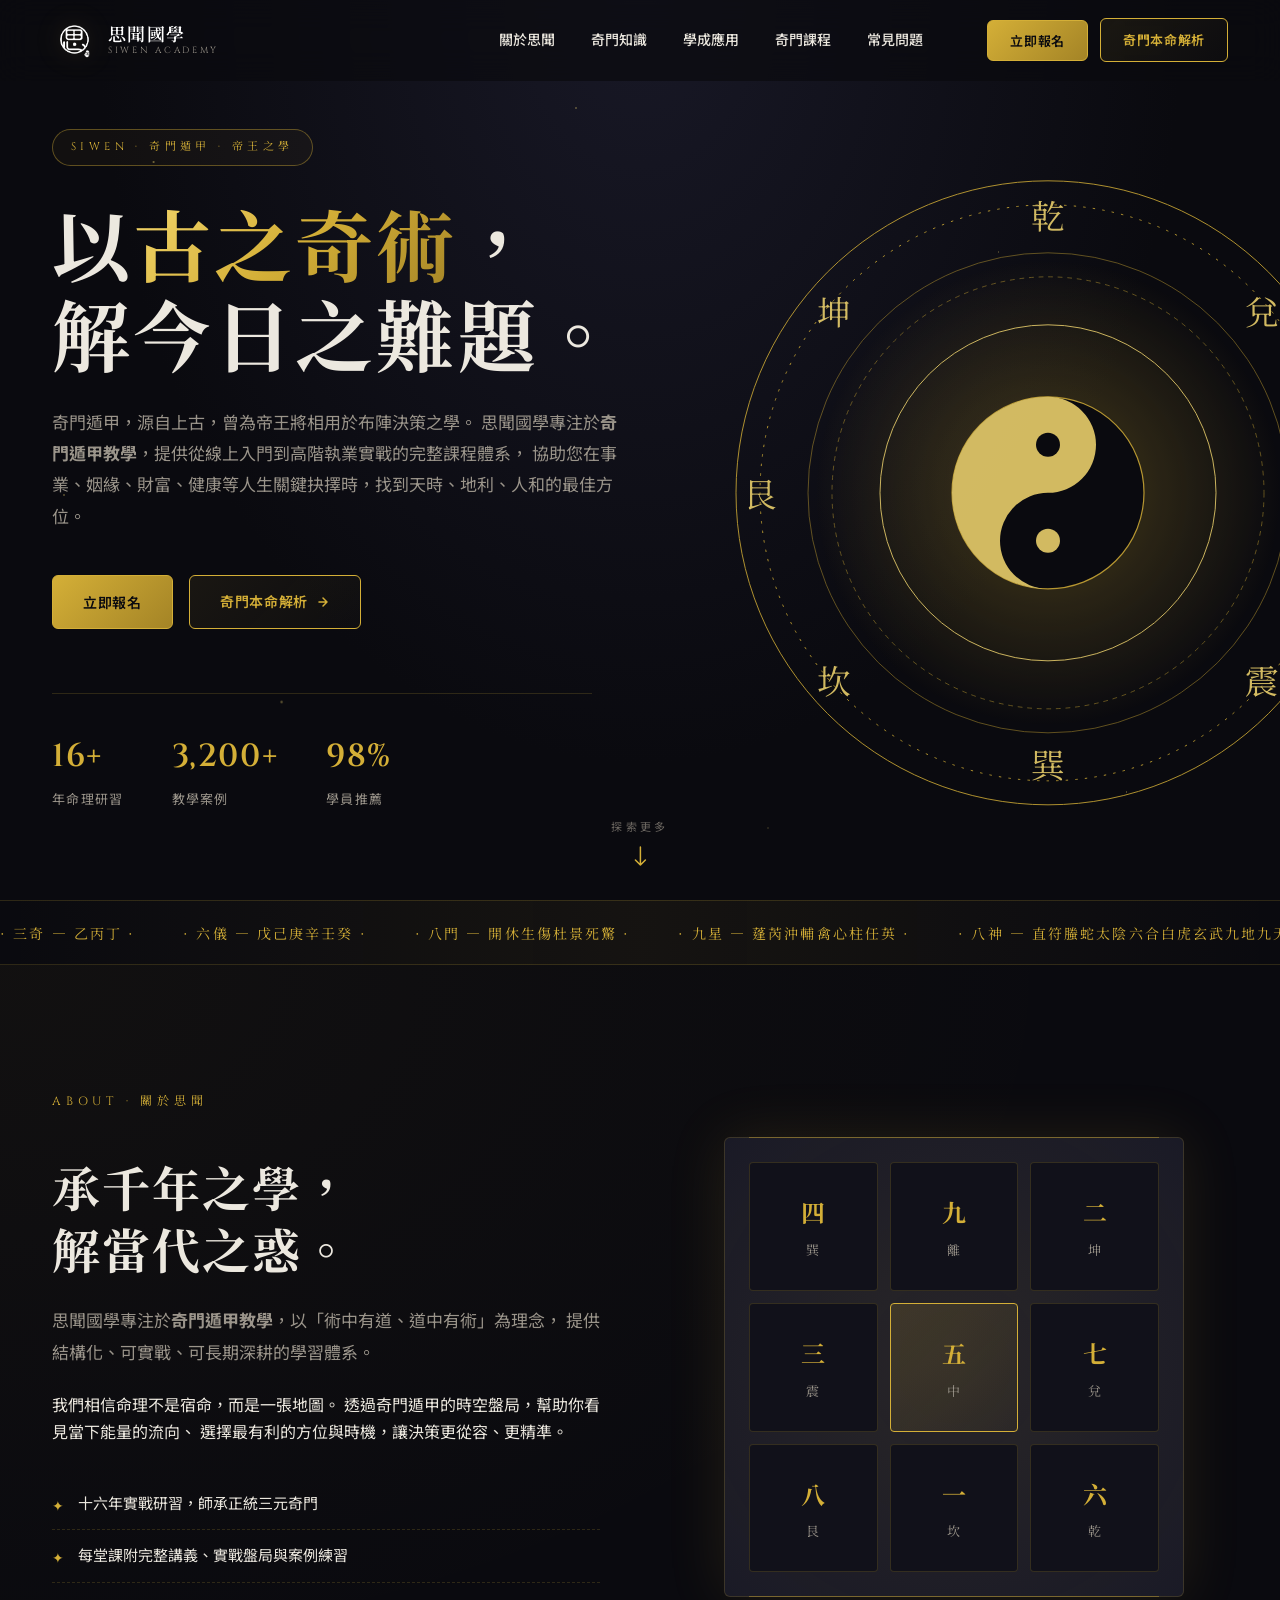
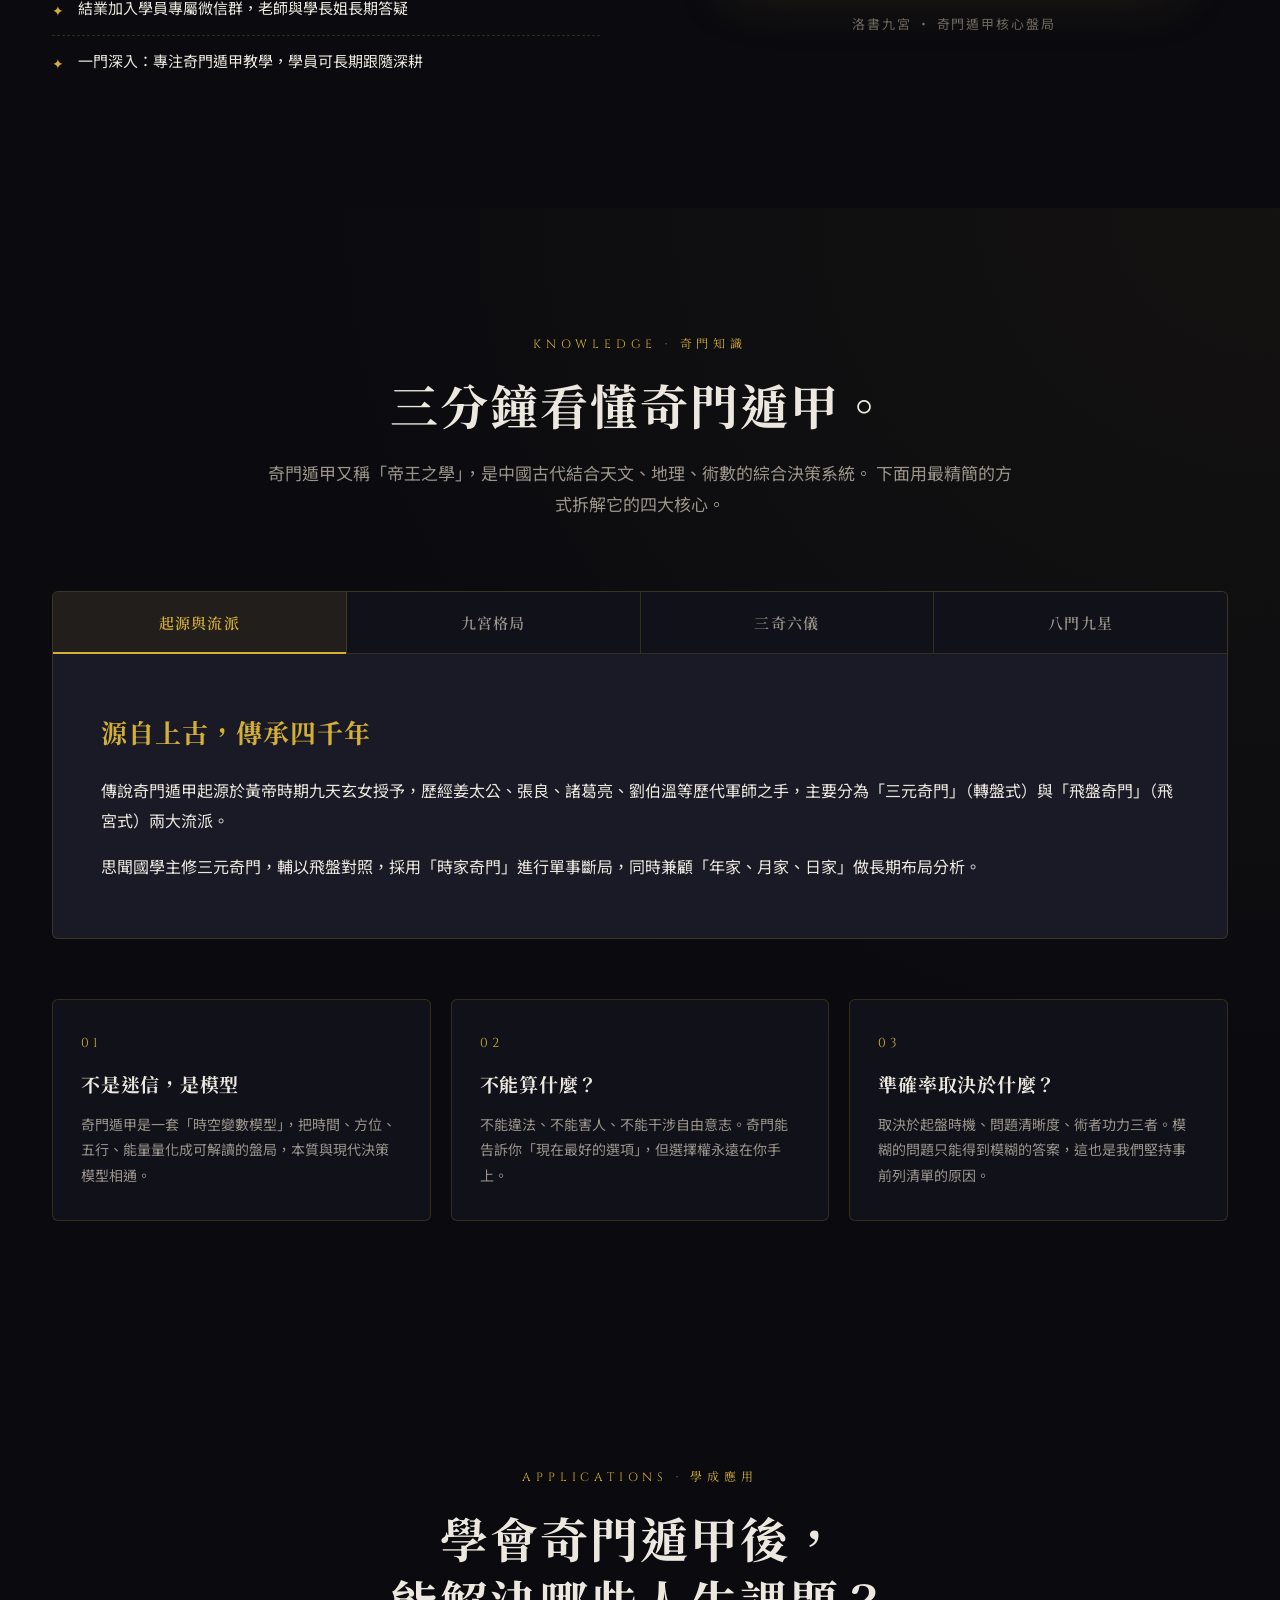
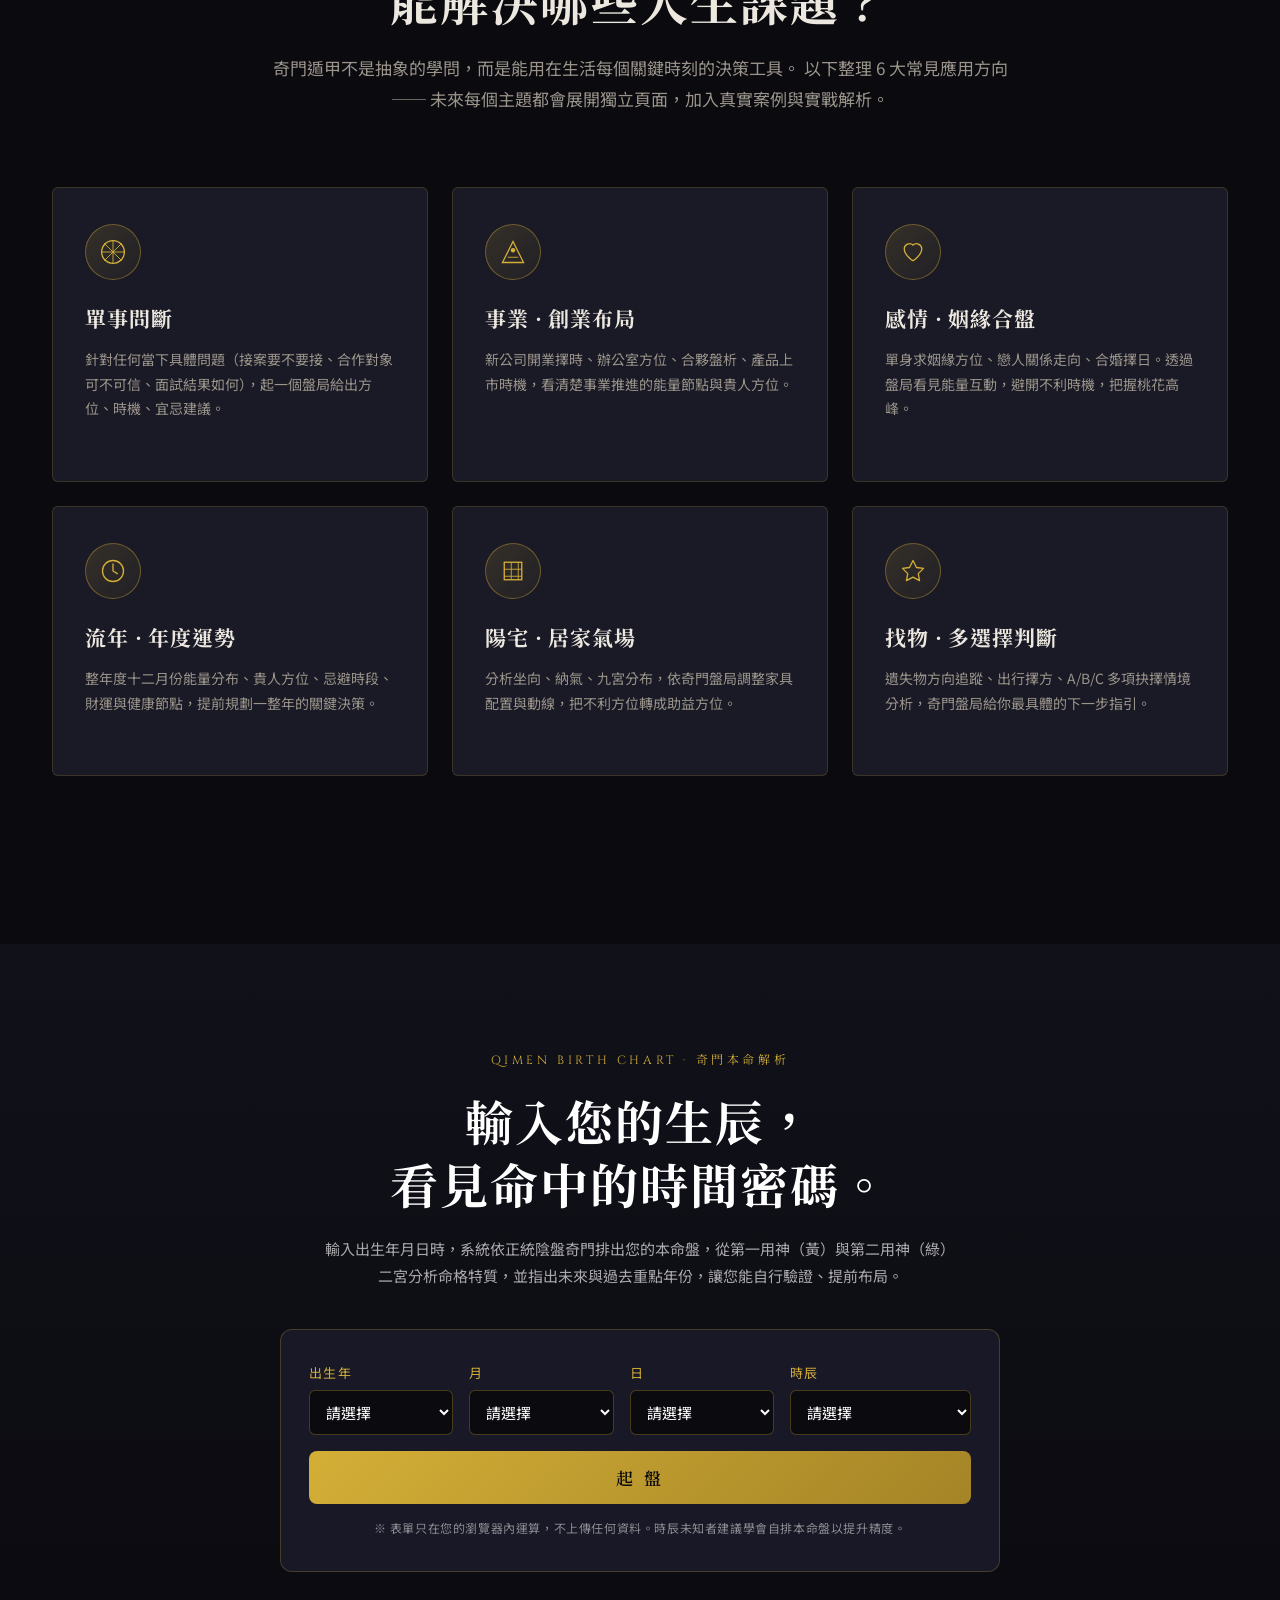
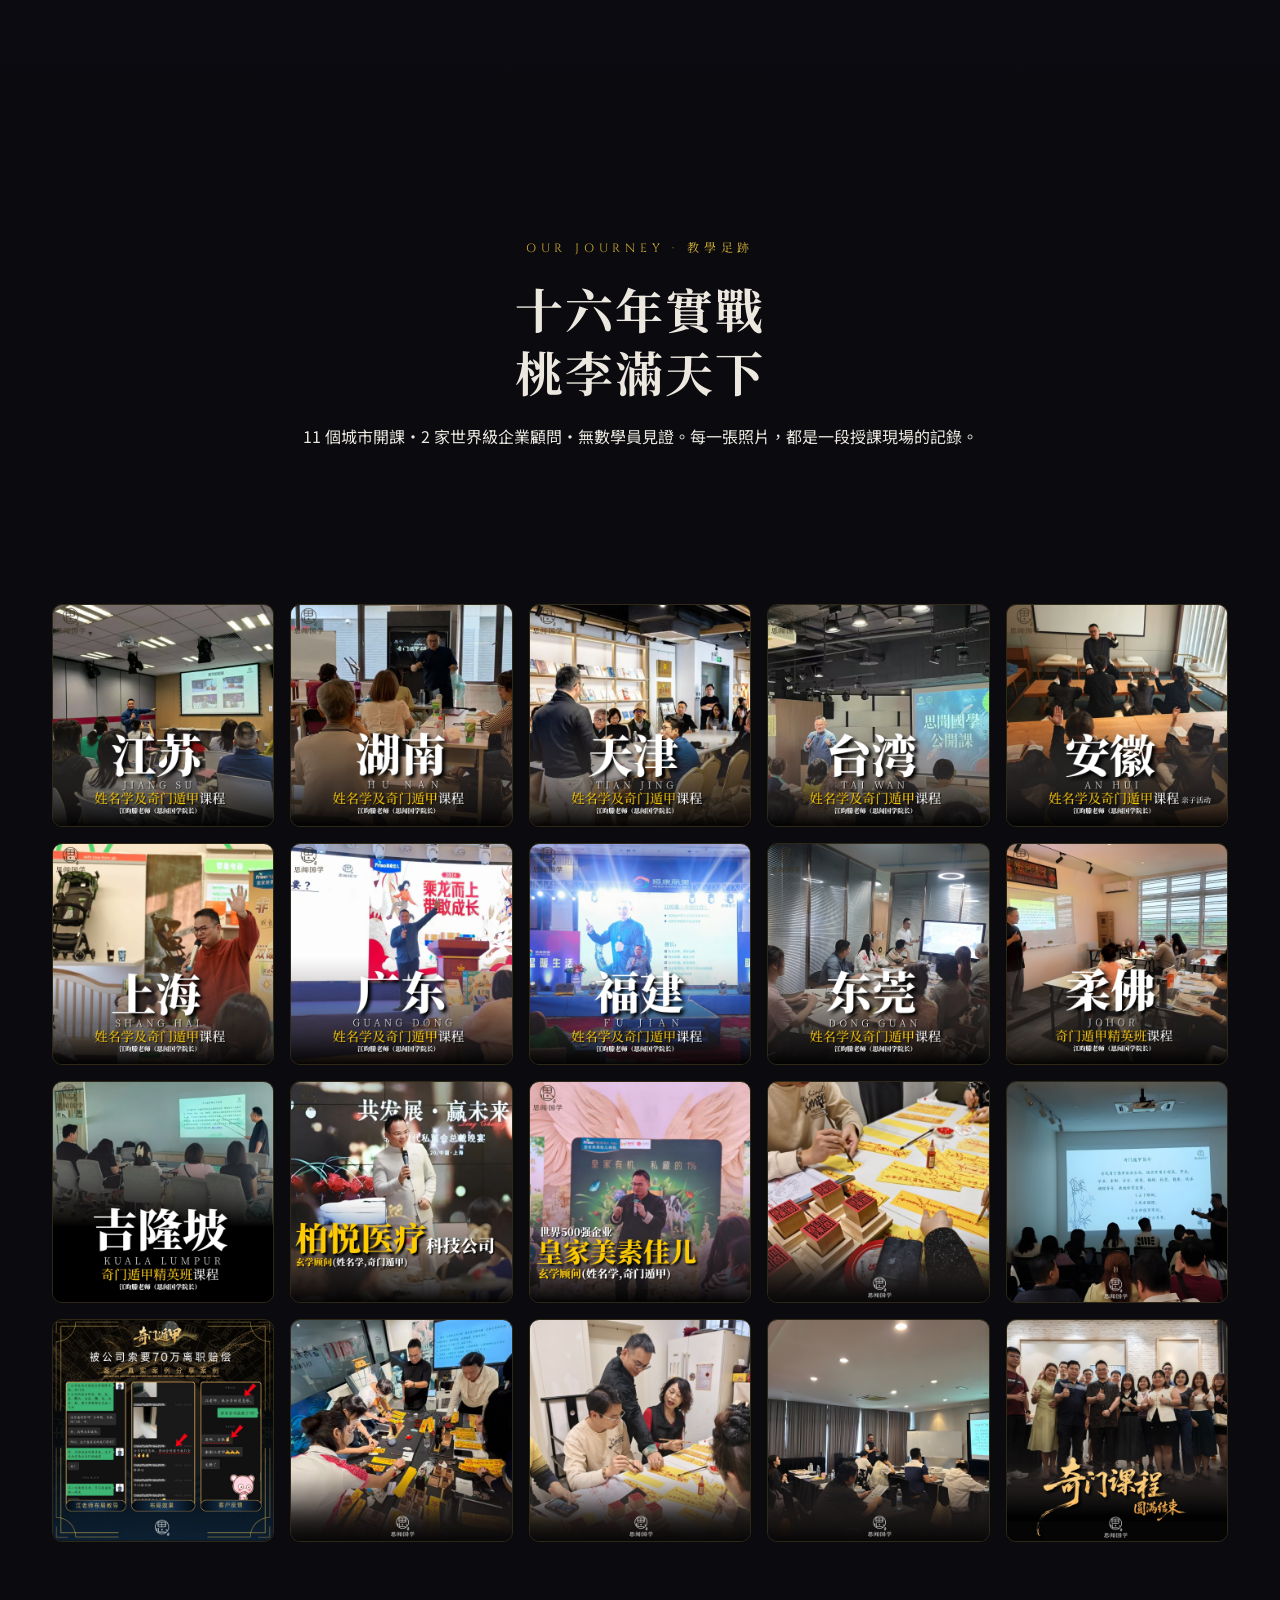
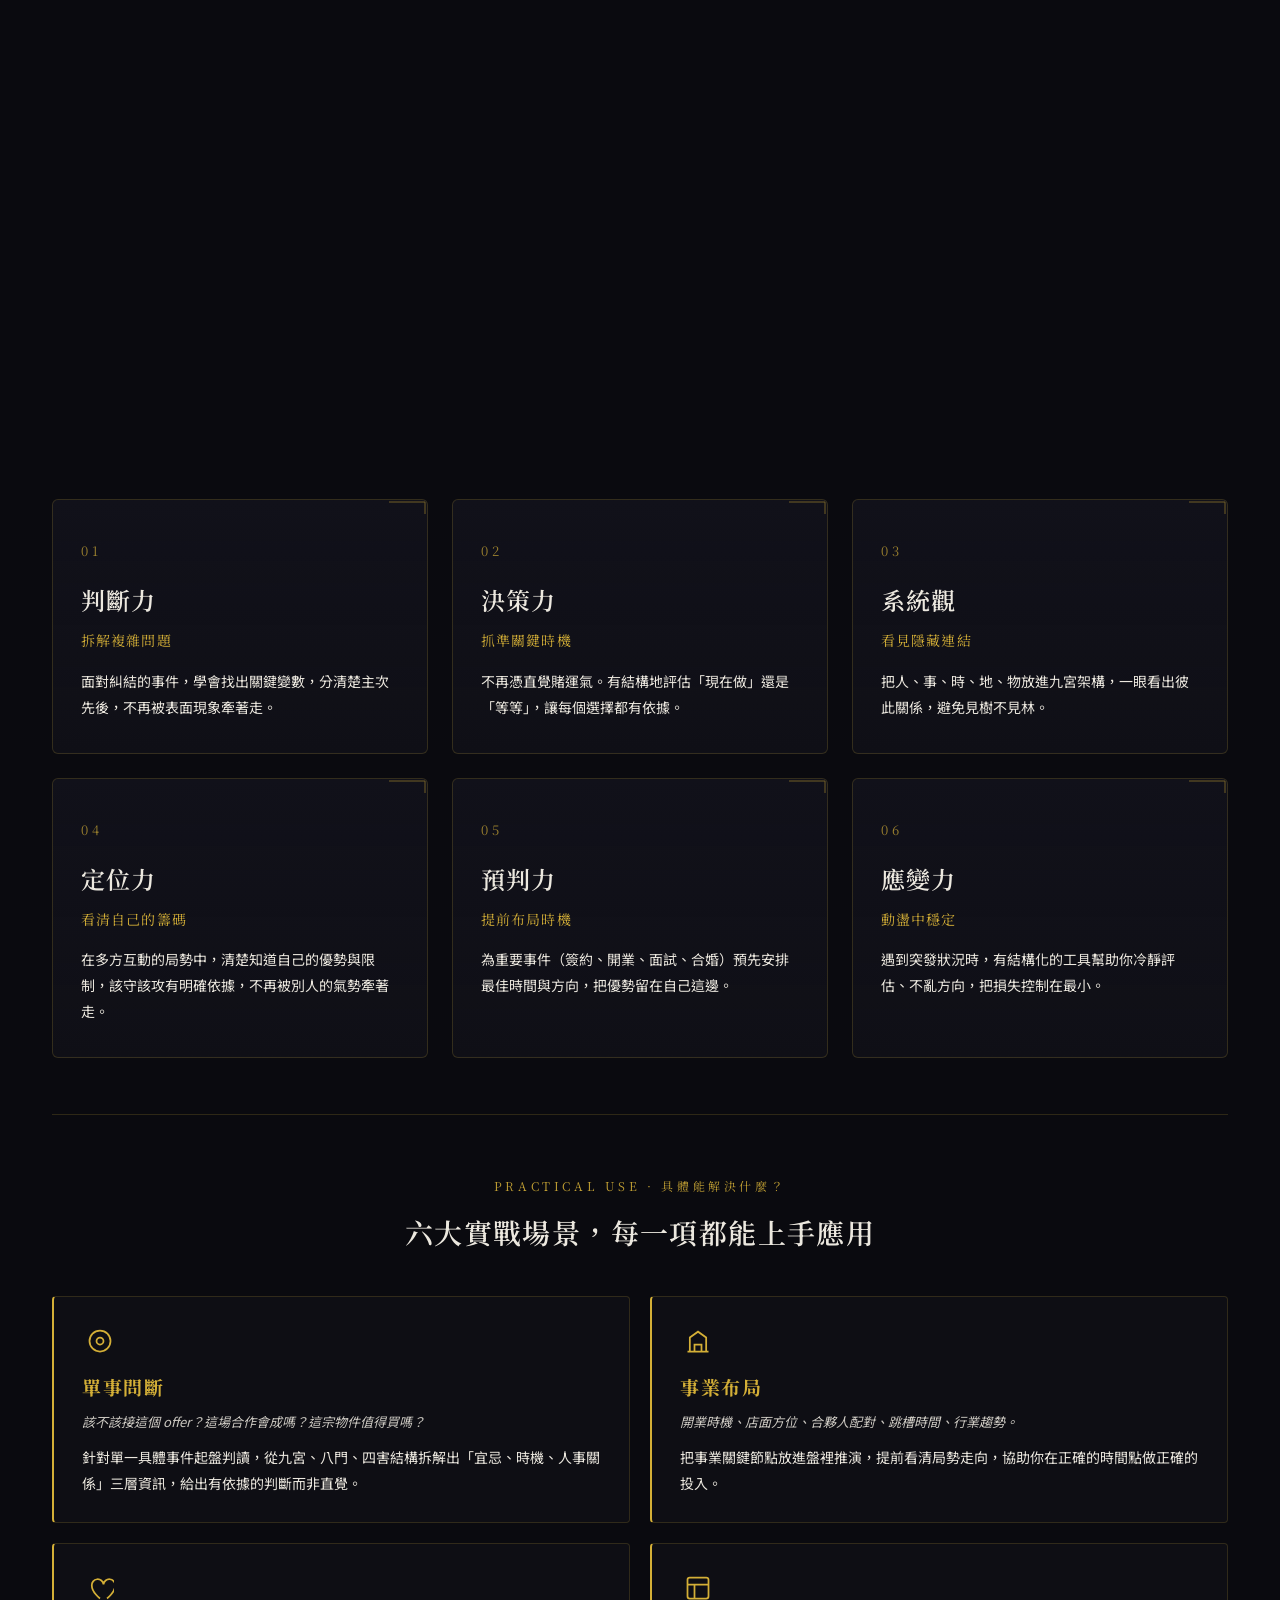
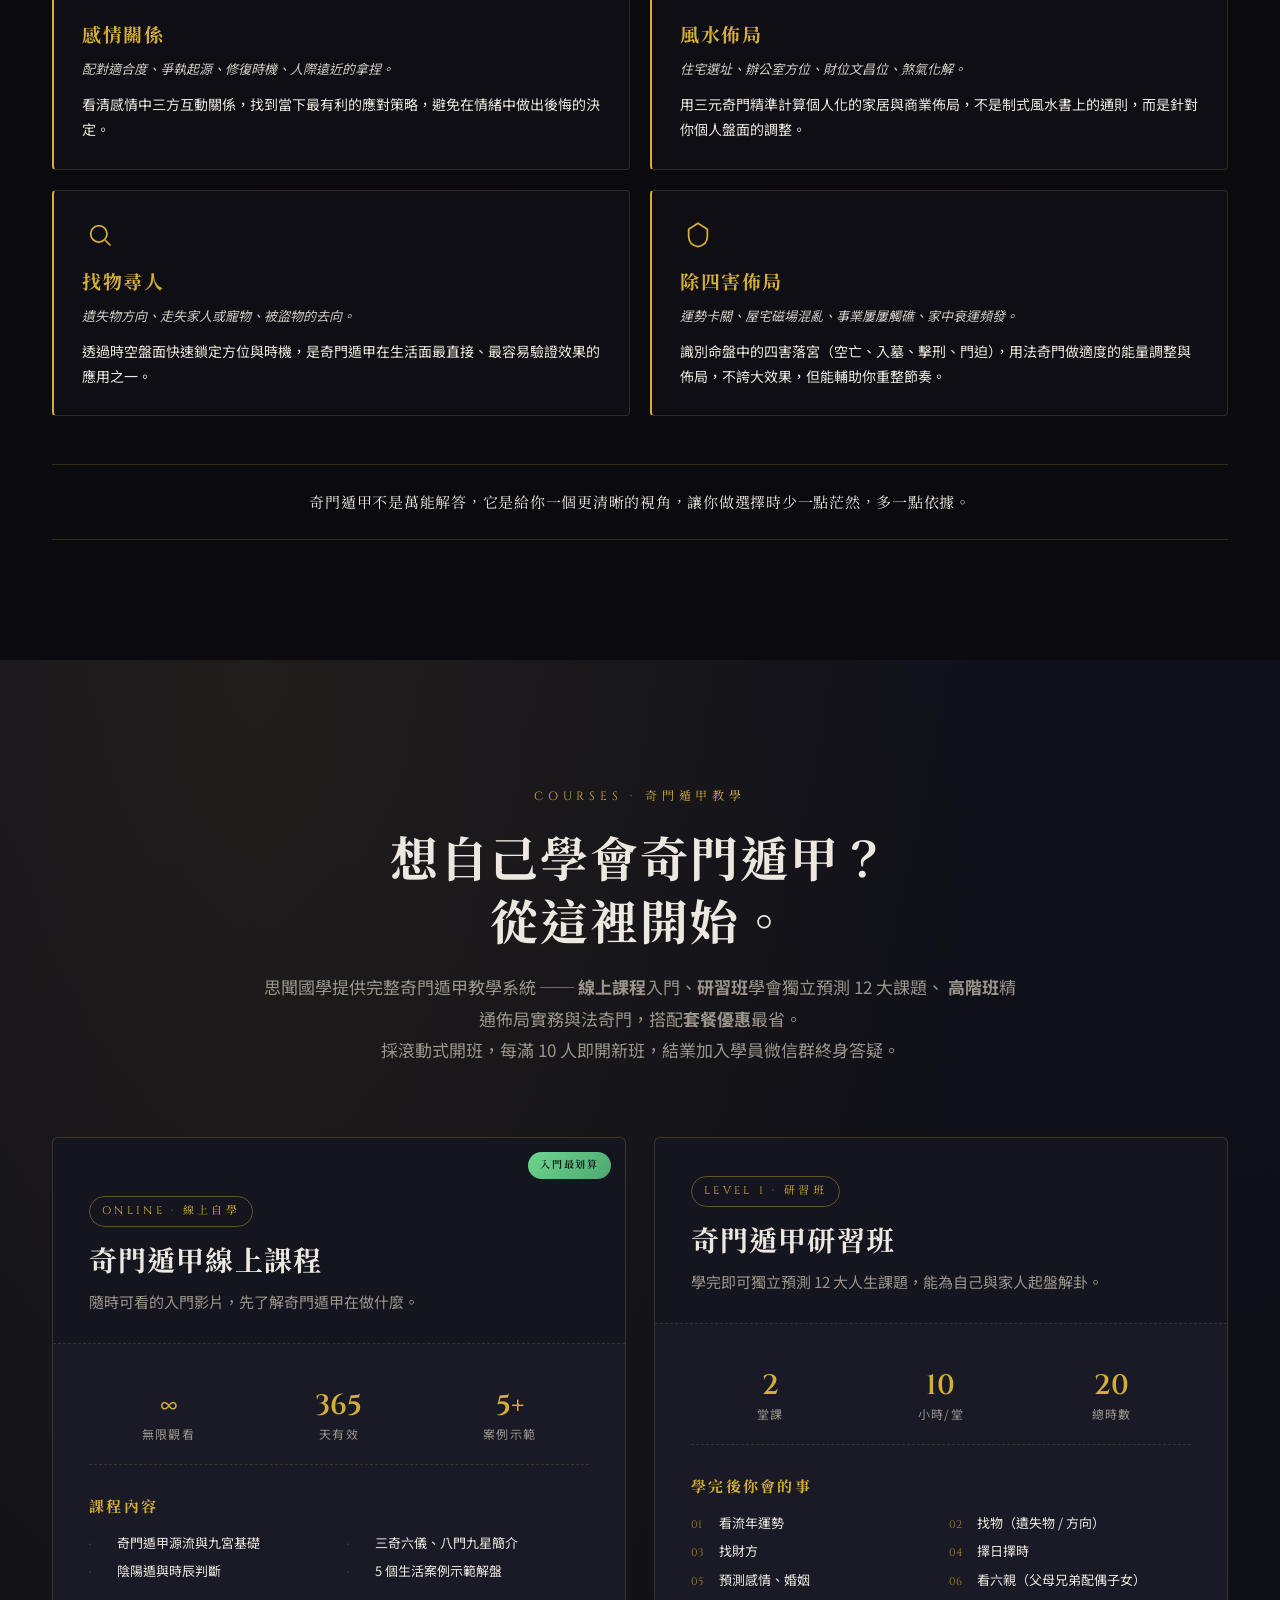
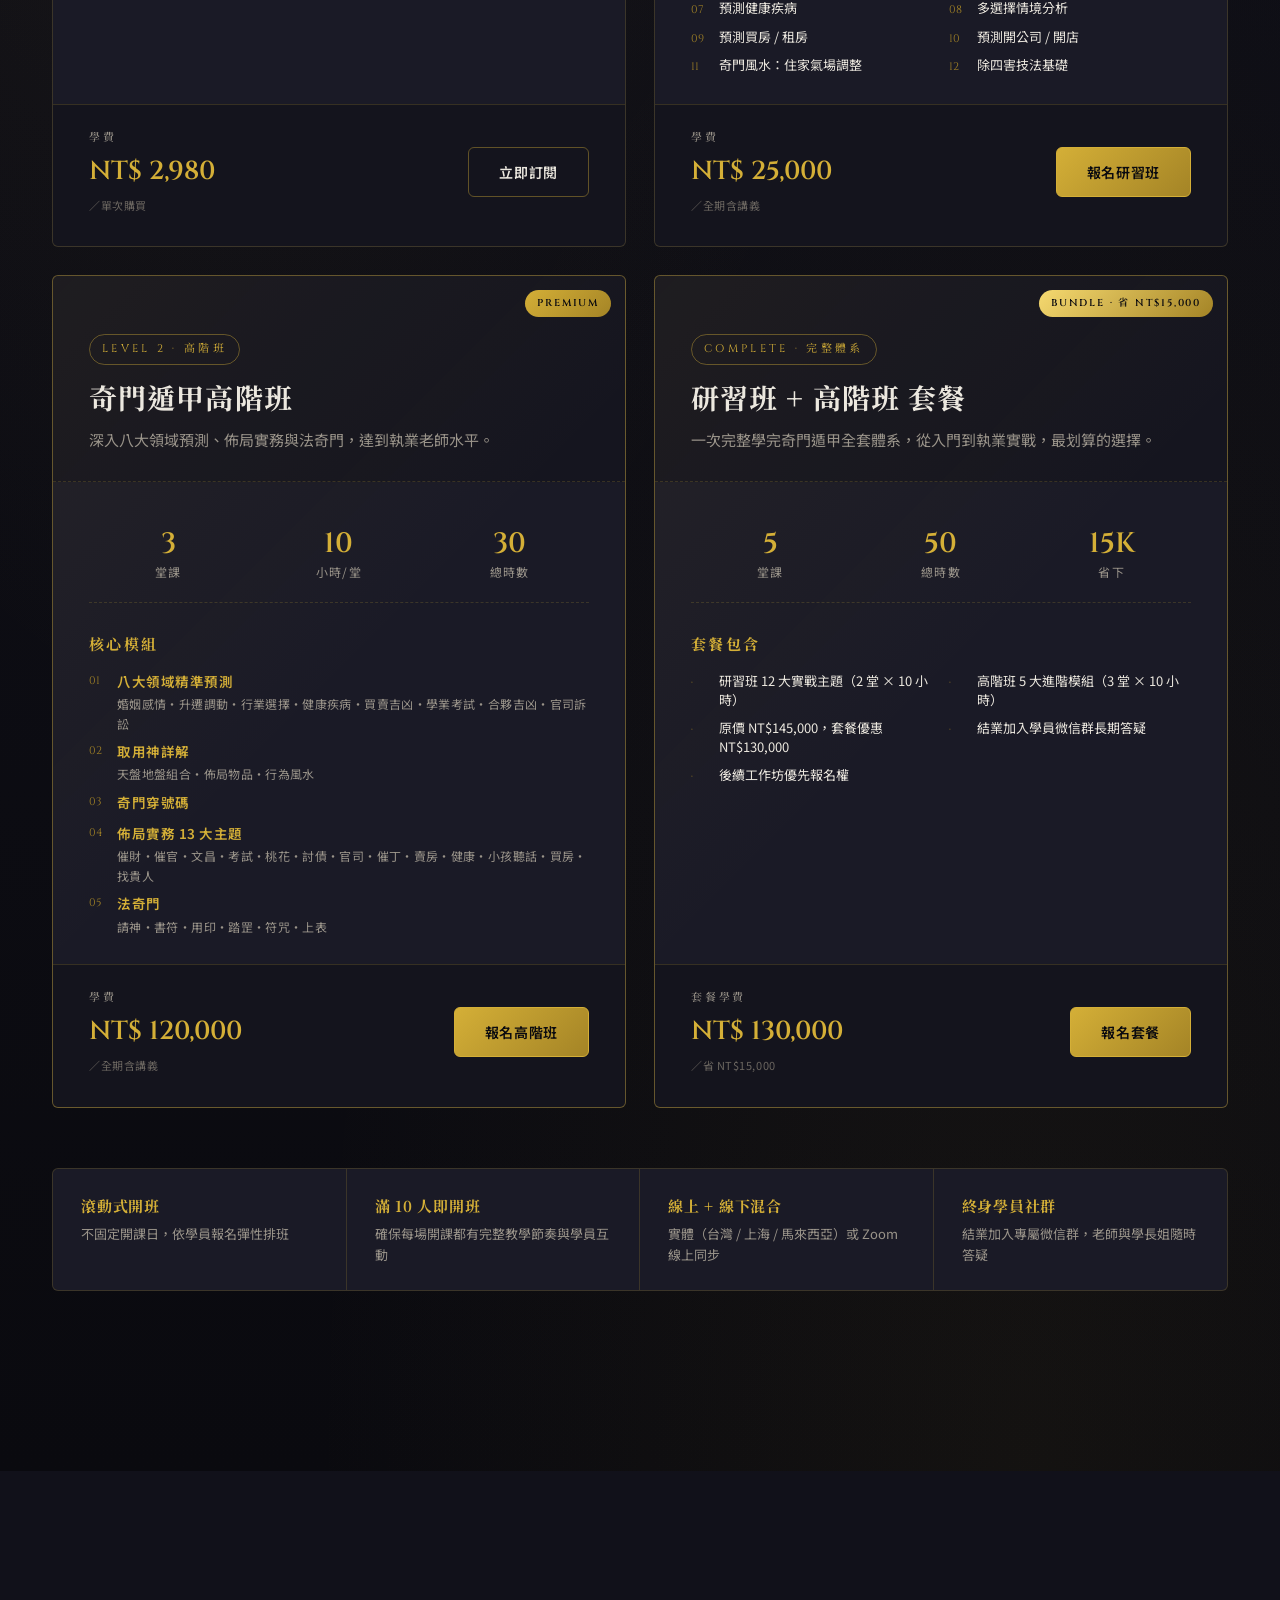
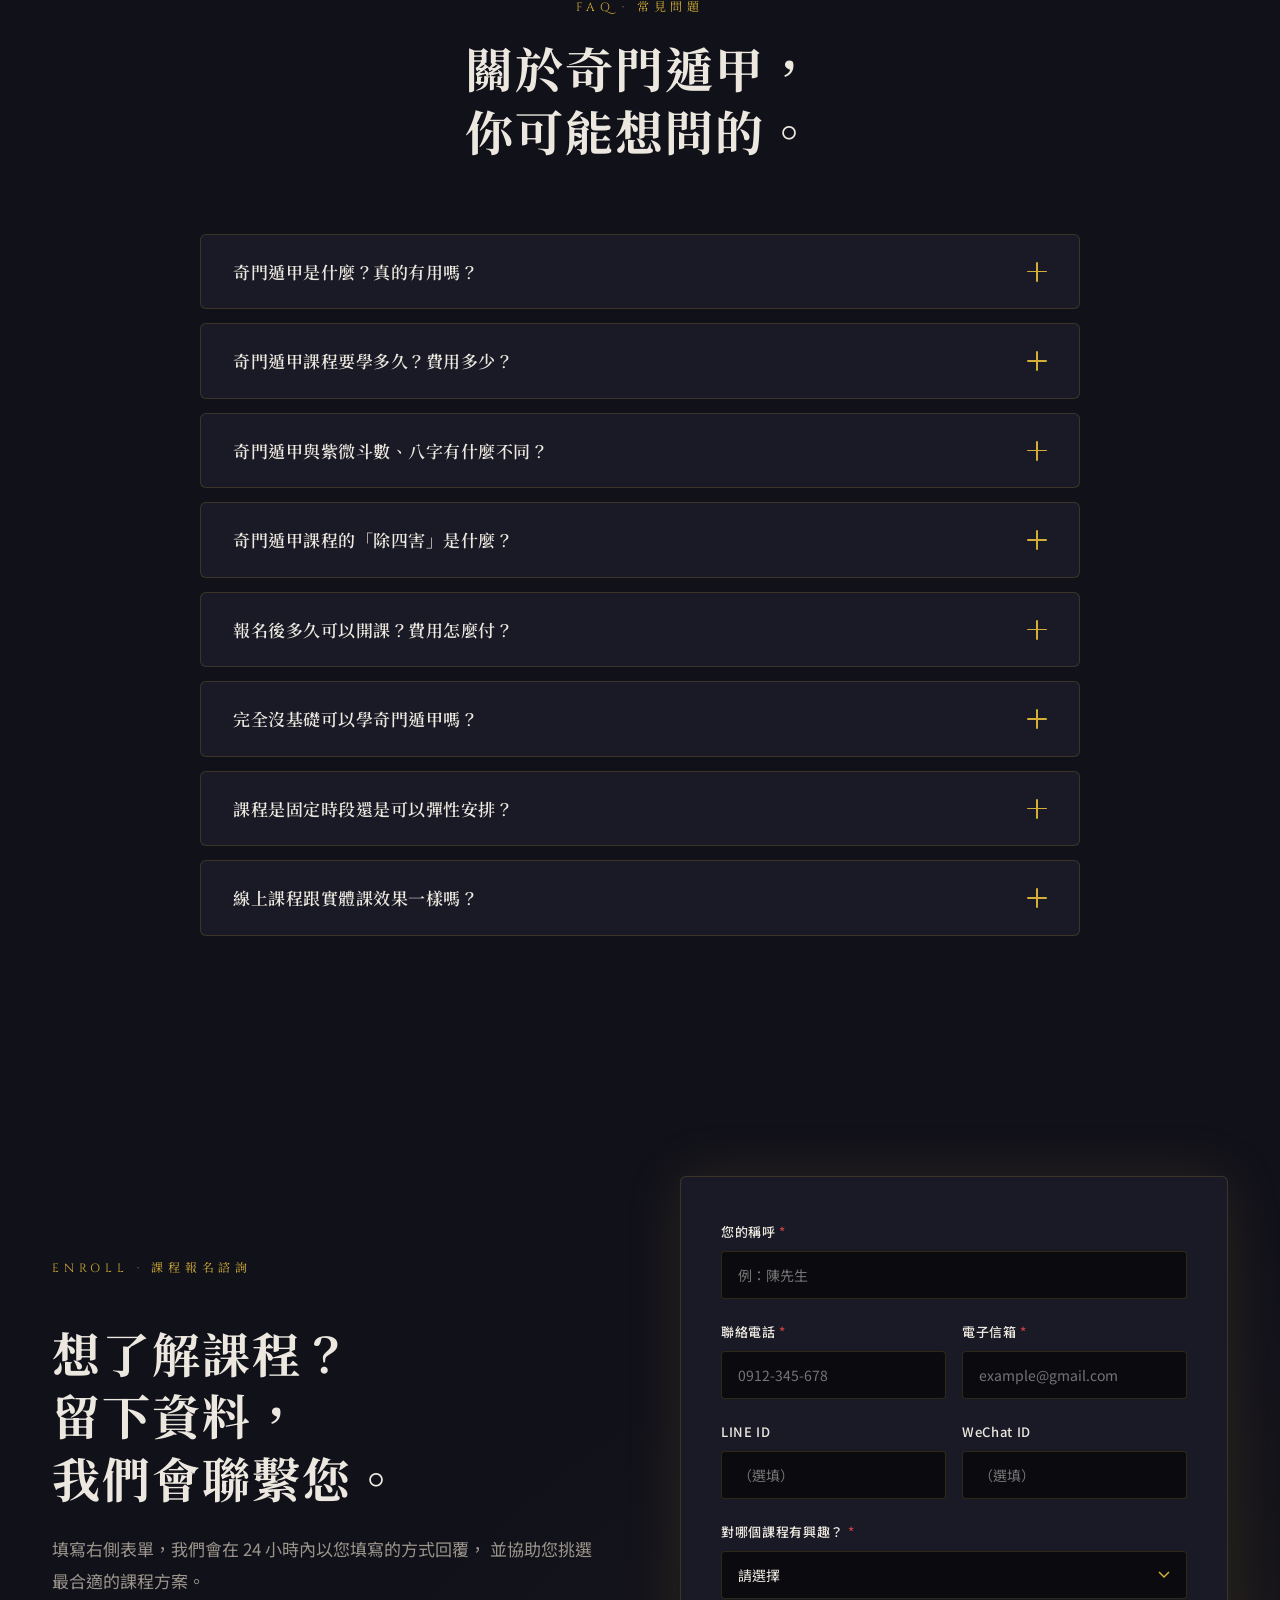
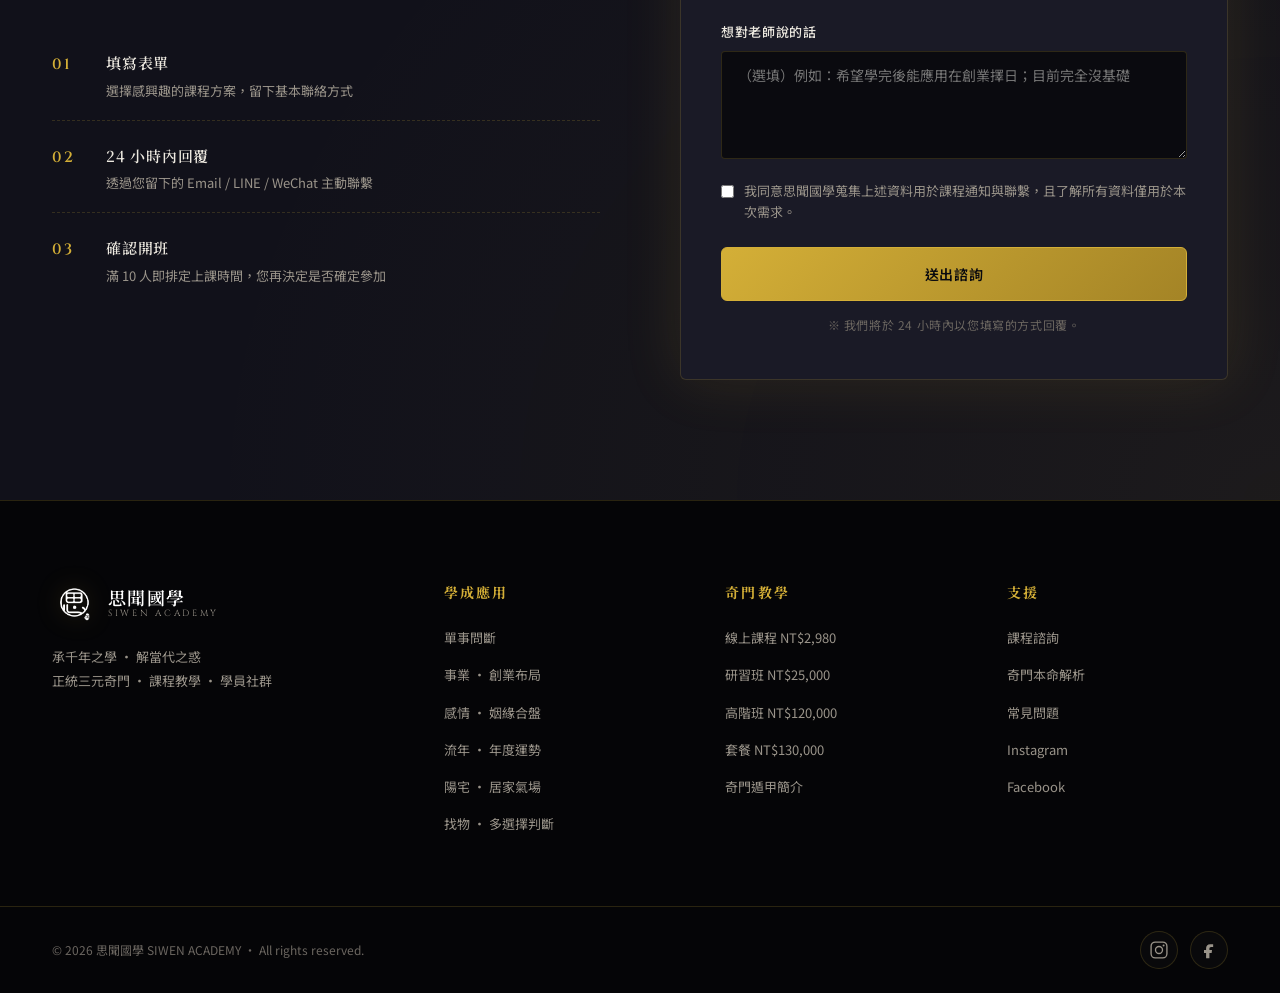
==== index.html @ bdfdb89e "Add files via upload" ====
<!DOCTYPE html>
<html lang="zh-Hant">
<head>
  <meta charset="UTF-8" />
  <meta name="viewport" content="width=device-width, initial-scale=1.0" />

  <!-- ===== SEO 基礎 ===== -->
  <title>思聞國學 ｜ 奇門遁甲教學・線上課程／實體課｜正統三元奇門</title>
  <meta name="description" content="思聞國學專營奇門遁甲教學。提供四種課程：線上課程 NT$2,980、研習班 NT$25,000、高階班 NT$120,000、套餐 NT$130,000。十六年實戰經驗，正統三元奇門傳承，學會獨立預測 12 大人生課題與佈局實務。" />
  <meta name="keywords" content="奇門本命解析, 奇門遁甲, 奇門遁甲教學, 奇門遁甲課程, 奇門遁甲老師, 奇門遁甲學習, 奇門遁甲費用, 奇門遁甲推薦, 奇門遁甲開盤, 奇門遁甲解盤, 奇門遁甲除四害, 命理諮詢, 命理老師推薦, 占卜, 占卜推薦, 八卦, 九宮, 國學, 帝王學, 紫微斗數, 易經, 卜卦, 風水, 陽宅, 擇日, 創業擇日, 開業擇日, 合婚擇日, 姻緣合盤, 流年運勢, 三元奇門, 飛盤奇門, 時家奇門, 台北命理, 台北奇門遁甲, 思聞國學" />
  <meta name="author" content="思聞國學 SIWEN ACADEMY" />
  <meta name="robots" content="index,follow,max-snippet:-1,max-image-preview:large,max-video-preview:-1" />
  <meta name="googlebot" content="index,follow" />
  <link rel="canonical" href="https://siwen.site/" />

  <!-- ===== Open Graph ===== -->
  <meta property="og:type" content="website" />
  <meta property="og:locale" content="zh_TW" />
  <meta property="og:site_name" content="思聞國學 SIWEN ACADEMY" />
  <meta property="og:title" content="思聞國學 ｜ 奇門遁甲教學・線上課程／實體課" />
  <meta property="og:description" content="正統三元奇門教學｜十六年實戰｜四種課程方案 NT$2,980 ─ NT$130,000，學會 12 大實戰主題、佈局實務與法奇門。" />
  <meta property="og:url" content="https://siwen.site/" />
  <meta property="og:image" content="https://siwen.site/images/og-cover.jpg" />

  <!-- ===== Twitter Card ===== -->
  <meta name="twitter:card" content="summary_large_image" />
  <meta name="twitter:title" content="思聞國學 ｜ 奇門遁甲教學" />
  <meta name="twitter:description" content="正統三元奇門｜十六年實戰｜線上 / 研習 / 高階 / 套餐 四種課程方案" />
  <meta name="twitter:image" content="https://siwen.site/images/og-cover.jpg" />

  <!-- ===== Favicon ===== -->
  <link rel="icon" type="image/png" href="images/logo.png" />
  <link rel="apple-touch-icon" href="images/logo.png" />

  <!-- ===== Fonts ===== -->
  <link rel="preconnect" href="https://fonts.googleapis.com" />
  <link rel="preconnect" href="https://fonts.gstatic.com" crossorigin />
  <link href="https://fonts.googleapis.com/css2?family=Noto+Serif+TC:wght@400;500;600;700;900&family=Noto+Sans+TC:wght@300;400;500;700&family=Cinzel:wght@400;600&display=swap" rel="stylesheet" />
  <link rel="stylesheet" href="css/style.css" />
  <link rel="stylesheet" href="css/qimen.css" />

  <!-- ===== JSON-LD：Organization / LocalBusiness / EducationalOrganization ===== -->
  <script type="application/ld+json">
  {
    "@context": "https://schema.org",
    "@type": ["LocalBusiness", "EducationalOrganization"],
    "@id": "https://siwen.site/#organization",
    "name": "思聞國學",
    "alternateName": ["SIWEN ACADEMY", "思聞奇門遁甲"],
    "description": "專營奇門遁甲教學，正統三元奇門傳承，提供線上課程、研習班、高階班與完整體系套餐。學員可獨立排盤、預測八大領域，並掌握佈局實務與法奇門。十六年實戰教學經驗，桃李遍及台灣、中國上海、馬來西亞、新加坡。",
    "url": "https://siwen.site/",
    "logo": {
      "@type": "ImageObject",
      "url": "https://siwen.site/images/logo.png",
      "width": 200,
      "height": 200
    },
    "image": "https://siwen.site/images/og-cover.jpg",
    "priceRange": "NT$2,980 - NT$130,000",
    "currenciesAccepted": "TWD, CNY, MYR",
    "paymentAccepted": "Bank Transfer, Credit Card",
    "areaServed": [
      { "@type": "Country", "name": "台灣" },
      { "@type": "City", "name": "上海" },
      { "@type": "Country", "name": "馬來西亞" },
      { "@type": "Country", "name": "新加坡" }
    ],
    "knowsAbout": [
      "奇門遁甲", "三元奇門", "陰盤奇門", "飛盤奇門",
      "命理諮詢", "風水佈局", "擇日學", "占卜",
      "本命解析", "流年運勢", "決策諮詢"
    ],
    "hasOfferCatalog": {
      "@type": "OfferCatalog",
      "name": "奇門遁甲課程方案",
      "itemListElement": [
        { "@type": "Offer", "itemOffered": { "@type": "Course", "name": "奇門遁甲線上課程" }, "price": "2980", "priceCurrency": "TWD" },
        { "@type": "Offer", "itemOffered": { "@type": "Course", "name": "奇門遁甲研習班" }, "price": "25000", "priceCurrency": "TWD" },
        { "@type": "Offer", "itemOffered": { "@type": "Course", "name": "奇門遁甲高階班" }, "price": "120000", "priceCurrency": "TWD" },
        { "@type": "Offer", "itemOffered": { "@type": "Course", "name": "奇門遁甲套餐課程" }, "price": "130000", "priceCurrency": "TWD" }
      ]
    },
    "contactPoint": {
      "@type": "ContactPoint",
      "contactType": "customer service",
      "availableLanguage": ["zh-TW", "zh-CN"],
      "url": "https://www.instagram.com/siwenguoxue/"
    },
    "sameAs": [
      "https://www.instagram.com/siwenguoxue/",
      "https://www.facebook.com/profile.php?id=61577993916492"
    ],
    "slogan": "正統三元奇門・線上+線下混合開班・全球華人市場"
  }
  </script>

  <!-- ===== JSON-LD：WebSite (站內搜尋潛在 SearchAction, 利於 SEO) ===== -->
  <script type="application/ld+json">
  {
    "@context": "https://schema.org",
    "@type": "WebSite",
    "@id": "https://siwen.site/#website",
    "url": "https://siwen.site/",
    "name": "思聞國學 SIWEN ACADEMY",
    "description": "正統三元奇門教學・線上+線下混合開班",
    "publisher": { "@id": "https://siwen.site/#organization" },
    "inLanguage": "zh-TW"
  }
  </script>

  <!-- ===== JSON-LD：Course（線上 / 研習 / 高階 / 套餐）===== -->
  <script type="application/ld+json">
  {
    "@context": "https://schema.org",
    "@graph": [
      {
        "@type": "Course",
        "name": "奇門遁甲線上課程",
        "description": "奇門遁甲入門影片課程，介紹源流、九宮基礎、三奇六儀、八門九星與時辰判斷，含 5 個生活案例示範解盤。365 天無限次觀看。",
        "provider": { "@type": "Organization", "name": "思聞國學", "sameAs": "https://siwen.site/" },
        "offers": {
          "@type": "Offer",
          "price": "2980",
          "priceCurrency": "TWD",
          "category": "線上課程",
          "availability": "https://schema.org/InStock"
        },
        "hasCourseInstance": {
          "@type": "CourseInstance",
          "courseMode": "Online",
          "inLanguage": "zh-TW"
        }
      },
      {
        "@type": "Course",
        "name": "奇門遁甲研習班",
        "description": "教你看流年運勢、找物、找財方、擇日擇時、預測感情婚姻、看六親、預測健康疾病、多選擇情境分析、買房租房預測、開公司開店預測、奇門風水、除四害基礎。共 2 堂課，每堂 10 小時，總時數 20 小時。",
        "provider": { "@type": "Organization", "name": "思聞國學", "sameAs": "https://siwen.site/" },
        "offers": {
          "@type": "Offer",
          "price": "25000",
          "priceCurrency": "TWD",
          "category": "教學課程",
          "availability": "https://schema.org/InStock"
        },
        "hasCourseInstance": {
          "@type": "CourseInstance",
          "courseMode": "Blended",
          "courseWorkload": "PT20H",
          "inLanguage": "zh-TW"
        }
      },
      {
        "@type": "Course",
        "name": "奇門遁甲高階班",
        "description": "進階課程，包含八大領域精準預測（婚姻感情、升遷調動、行業選擇、健康疾病、買賣吉凶、學業考試、合夥吉凶、官司訴訟）、取用神詳解、奇門穿號碼、佈局實務 13 大主題（催財、催官、文昌、考試、桃花、討債、官司、催丁、賣房、健康、小孩聽話、買房、找貴人）、法奇門（請神、書符、用印、踏罡、符咒、上表）。共 3 堂課，每堂 10 小時，總時數 30 小時。",
        "provider": { "@type": "Organization", "name": "思聞國學", "sameAs": "https://siwen.site/" },
        "offers": {
          "@type": "Offer",
          "price": "120000",
          "priceCurrency": "TWD",
          "category": "教學課程",
          "availability": "https://schema.org/InStock"
        },
        "hasCourseInstance": {
          "@type": "CourseInstance",
          "courseMode": "Blended",
          "courseWorkload": "PT30H",
          "inLanguage": "zh-TW"
        }
      },
      {
        "@type": "Course",
        "name": "奇門遁甲研習班＋高階班套餐",
        "description": "完整奇門遁甲體系套餐，包含研習班 12 大實戰主題與高階班 5 大進階模組，總時數 50 小時。原價 NT$145,000，套餐優惠 NT$130,000。結業加入學員微信群長期答疑。",
        "provider": { "@type": "Organization", "name": "思聞國學", "sameAs": "https://siwen.site/" },
        "offers": {
          "@type": "Offer",
          "price": "130000",
          "priceCurrency": "TWD",
          "category": "教學課程",
          "availability": "https://schema.org/InStock"
        },
        "hasCourseInstance": {
          "@type": "CourseInstance",
          "courseMode": "Blended",
          "courseWorkload": "PT50H",
          "inLanguage": "zh-TW"
        }
      }
    ]
  }
  </script>

  <!-- ===== JSON-LD：FAQPage（AEO 神器）===== -->
  <script type="application/ld+json">
  {
    "@context": "https://schema.org",
    "@type": "FAQPage",
    "mainEntity": [
      {
        "@type": "Question",
        "name": "奇門遁甲是什麼？真的有用嗎？",
        "acceptedAnswer": {
          "@type": "Answer",
          "text": "奇門遁甲是中國古代結合天文、地理、術數的決策系統，相傳源自黃帝時期，歷經姜太公、張良、諸葛亮等歷代軍師發展。其本質是一套「時空變數模型」，將時間、方位、五行能量量化為可解讀的盤局，幫助使用者在關鍵抉擇時找到天時、地利、人和的最佳方位。"
        }
      },
      {
        "@type": "Question",
        "name": "奇門遁甲課程要學多久？費用多少？",
        "acceptedAnswer": {
          "@type": "Answer",
          "text": "思聞國學提供四種課程方案：線上課程 NT$2,980（365 天無限觀看）、研習班 NT$25,000（共 2 堂、每堂 10 小時、總時數 20 小時，學會 12 大實戰主題）、高階班 NT$120,000（共 3 堂、每堂 10 小時、總時數 30 小時，含八大領域預測、佈局實務、法奇門）、研習＋高階套餐 NT$130,000（省 NT$15,000）。所有課程附完整講義與練習盤。"
        }
      },
      {
        "@type": "Question",
        "name": "奇門遁甲與紫微斗數、八字有什麼不同？",
        "acceptedAnswer": {
          "@type": "Answer",
          "text": "奇門遁甲是綜合度最高的東方術數 ── 既能看命盤、看流年、看格局，也能做事件決策（針對當下具體問題給出方位、時機、宜忌）。紫微斗數與八字則較專注於命盤分析與長期運勢。三者可互補使用：八字看格局、紫微看流年、奇門遁甲則兼顧命盤分析與當下決策，是「學一門可解多種需求」的選擇。"
        }
      },
      {
        "@type": "Question",
        "name": "奇門遁甲課程的「除四害」是什麼？",
        "acceptedAnswer": {
          "@type": "Answer",
          "text": "奇門遁甲的「四害」指盤局中四種主要凶格判斷：「擊刑」（傷害自身）、「門迫」（人事壓迫）、「入墓」（陷入困境）、「空亡」（事與願違）。學會除四害的化解技法，等於掌握了在不利盤局中找出可行方案的能力，是奇門遁甲最重要的核心應用之一。"
        }
      },
      {
        "@type": "Question",
        "name": "報名後多久可以開課？費用怎麼付？",
        "acceptedAnswer": {
          "@type": "Answer",
          "text": "課程採滾動式開班，依老師排定的時段為主。報名後我們會聯繫您並通知最近一期的開班時間，您再確認是否方便參加。學費一次付清，付款後不另行退費；但已付費學員享有「無限次免費重修」權利，同階段下一期課程可隨時免費再上一次。如遇不可抗力因素無法上課，可協調延期至下一期參加。"
        }
      },
      {
        "@type": "Question",
        "name": "完全沒基礎可以學奇門遁甲嗎？",
        "acceptedAnswer": {
          "@type": "Answer",
          "text": "可以。研習班從九宮、八卦、十干十二支基礎講起，不需先學過任何命理。我們會用大量現代案例與圖解，把為什麼這樣排都講透，目標是讓學員上完研習班即可獨立起盤、解單事斷局。"
        }
      },
      {
        "@type": "Question",
        "name": "課程是固定時段還是可以彈性安排？",
        "acceptedAnswer": {
          "@type": "Answer",
          "text": "課程開班時間以老師排定的時段為主，採「滾動式開班」，沒有固定開課日。請填寫課程報名表留下聯絡方式，當老師確定下一期開班時段後，我們會主動以 LINE 或 Email 通知您，您再確認是否方便參加。結業後加入學員微信群，可長期向老師與學長姐發問。"
        }
      }
    ]
  }
  </script>

  <!-- ===== Google Analytics 4 ===== -->
  <!-- 思聞國學官網 GA4 串流 (建立日期: 2026-05-08) -->
  <script async src="https://www.googletagmanager.com/gtag/js?id=G-F9ESZK7C38"></script>
  <script>
    window.dataLayer = window.dataLayer || [];
    function gtag(){dataLayer.push(arguments);}
    gtag('js', new Date());
    gtag('config', 'G-F9ESZK7C38', {
      page_title: document.title,
      page_path: window.location.pathname
    });
  </script>

</head>
<body>
  <!-- ============ NAVBAR ============ -->
  <header class="navbar" id="navbar">
    <div class="nav-inner">
      <a href="#top" class="logo" aria-label="思聞國學首頁">
        <img class="logo-mark" src="images/logo.png" alt="思聞國學 SIWEN ACADEMY logo" width="44" height="44" />
        <span class="logo-text">
          <span class="logo-zh">思聞國學</span>
          <span class="logo-en">SIWEN ACADEMY</span>
        </span>
      </a>
      <nav class="nav-links" aria-label="主選單">
        <a href="#about">關於思聞</a>
        <a href="#knowledge">奇門知識</a>
        <a href="#applications">學成應用</a>
        <a href="#courses">奇門課程</a>
        <a href="#faq">常見問題</a>
        <div class="nav-mobile-cta" aria-hidden="true">
          <button type="button" class="btn btn-primary btn-block cta-enroll-btn">立即報名</button>
          <a href="#qimen-fortune" class="btn btn-mystic btn-block">奇門本命解析</a>
        </div>
      </nav>
      <div class="nav-cta-group">
        <button type="button" class="btn btn-primary nav-cta cta-enroll-btn" id="ctaEnrollBtn">立即報名</button>
        <a href="#qimen-fortune" class="btn btn-mystic nav-cta-secondary">奇門本命解析</a>
      </div>
      <button class="nav-toggle" aria-label="開啟選單" aria-expanded="false">
        <span></span><span></span><span></span>
      </button>
    </div>
  </header>

  <!-- ============ HERO ============ -->
  <section class="hero" id="top">
    <div class="hero-bg">
      <div class="bagua-orbit" aria-hidden="true">
        <svg viewBox="0 0 600 600" class="bagua-svg">
          <defs>
            <radialGradient id="g1" cx="50%" cy="50%" r="50%">
              <stop offset="0%" stop-color="#d4af37" stop-opacity="0.35"/>
              <stop offset="70%" stop-color="#d4af37" stop-opacity="0"/>
            </radialGradient>
          </defs>
          <circle cx="300" cy="300" r="280" fill="url(#g1)"/>
          <g class="ring ring-outer" stroke="#d4af37" stroke-width="0.8" fill="none">
            <circle cx="300" cy="300" r="260"/>
            <circle cx="300" cy="300" r="240" stroke-dasharray="2 6"/>
          </g>
          <g class="ring ring-mid" stroke="#d4af37" stroke-width="0.6" fill="none" opacity="0.7">
            <circle cx="300" cy="300" r="200"/>
            <circle cx="300" cy="300" r="180" stroke-dasharray="4 4"/>
          </g>
          <g class="ring ring-inner" stroke="#f5d970" stroke-width="0.8" fill="none">
            <circle cx="300" cy="300" r="140"/>
          </g>
          <g class="trigrams" font-family="Noto Serif TC, serif" font-size="28" fill="#f5d970" text-anchor="middle">
            <text x="300" y="80">乾</text>
            <text x="478" y="160">兌</text>
            <text x="540" y="312">離</text>
            <text x="478" y="468">震</text>
            <text x="300" y="538">巽</text>
            <text x="122" y="468">坎</text>
            <text x="60" y="312">艮</text>
            <text x="122" y="160">坤</text>
          </g>
          <g class="taiji" transform="translate(300 300)">
            <circle r="80" fill="#0a0a0f" stroke="#d4af37" stroke-width="1"/>
            <path d="M0,-80 a40,40 0 0,1 0,80 a40,40 0 0,0 0,80 a80,80 0 0,1 0,-160" fill="#f5d970"/>
            <circle cx="0" cy="-40" r="10" fill="#0a0a0f"/>
            <circle cx="0" cy="40" r="10" fill="#f5d970"/>
          </g>
        </svg>
      </div>
      <div class="stars" aria-hidden="true"></div>
    </div>

    <div class="hero-inner">
      <div class="hero-text">
        <span class="eyebrow">SIWEN · 奇門遁甲 · 帝王之學</span>
        <h1 class="hero-title">
          以<span class="accent">古之奇術</span>，<br/>
          解今日之難題。
        </h1>
        <p class="hero-sub">
          奇門遁甲，源自上古，曾為帝王將相用於布陣決策之學。
          思聞國學專注於<strong>奇門遁甲教學</strong>，提供從線上入門到高階執業實戰的完整課程體系，
          協助您在事業、姻緣、財富、健康等人生關鍵抉擇時，找到天時、地利、人和的最佳方位。
        </p>
        <div class="hero-cta">
          <button type="button" class="btn btn-primary cta-enroll-btn">立即報名</button>
          <a href="#qimen-fortune" class="btn btn-mystic">
            奇門本命解析
            <svg width="14" height="14" viewBox="0 0 14 14" aria-hidden="true"><path d="M3 7h8m0 0L7 3m4 4L7 11" stroke="currentColor" stroke-width="1.5" fill="none" stroke-linecap="round"/></svg>
          </a>
        </div>
        <div class="hero-stats">
          <div><strong>16+</strong><span>年命理研習</span></div>
          <div><strong>3,200+</strong><span>教學案例</span></div>
          <div><strong>98%</strong><span>學員推薦</span></div>
        </div>
      </div>
    </div>

    <a href="#about" class="scroll-down" aria-label="向下捲動">
      <span>探索更多</span>
      <svg width="14" height="22" viewBox="0 0 14 22"><path d="M7 1v18m0 0l-5-5m5 5l5-5" stroke="currentColor" stroke-width="1.5" fill="none" stroke-linecap="round"/></svg>
    </a>
  </section>

  <!-- ============ TICKER ============ -->
  <div class="ticker" aria-hidden="true">
    <div class="ticker-track">
      <span>· 三奇 — 乙丙丁 ·</span>
      <span>· 六儀 — 戊己庚辛壬癸 ·</span>
      <span>· 八門 — 開休生傷杜景死驚 ·</span>
      <span>· 九星 — 蓬芮沖輔禽心柱任英 ·</span>
      <span>· 八神 — 直符螣蛇太陰六合白虎玄武九地九天 ·</span>
      <span>· 三奇 — 乙丙丁 ·</span>
      <span>· 六儀 — 戊己庚辛壬癸 ·</span>
      <span>· 八門 — 開休生傷杜景死驚 ·</span>
      <span>· 九星 — 蓬芮沖輔禽心柱任英 ·</span>
      <span>· 八神 — 直符螣蛇太陰六合白虎玄武九地九天 ·</span>
    </div>
  </div>

  <!-- ============ ABOUT ============ -->
  <section class="section about" id="about">
    <div class="container two-col">
      <div class="col-text reveal">
        <span class="section-label">ABOUT · 關於思聞</span>
        <h2 class="section-title">承千年之學，<br/>解當代之惑。</h2>
        <p class="lead">
          思聞國學專注於<strong>奇門遁甲教學</strong>，以「術中有道、道中有術」為理念，
          提供結構化、可實戰、可長期深耕的學習體系。
        </p>
        <p>
          我們相信命理不是宿命，而是一張地圖。
          透過奇門遁甲的時空盤局，幫助你看見當下能量的流向、
          選擇最有利的方位與時機，讓決策更從容、更精準。
        </p>
        <ul class="check-list">
          <li><span class="check">✦</span>十六年實戰研習，師承正統三元奇門</li>
          <li><span class="check">✦</span>每堂課附完整講義、實戰盤局與案例練習</li>
          <li><span class="check">✦</span>結業加入學員專屬微信群，老師與學長姐長期答疑</li>
          <li><span class="check">✦</span>一門深入：專注奇門遁甲教學，學員可長期跟隨深耕</li>
        </ul>
      </div>
      <div class="col-visual reveal">
        <div class="grid-9">
          <div class="cell"><span class="num">四</span><span class="lbl">巽</span></div>
          <div class="cell"><span class="num">九</span><span class="lbl">離</span></div>
          <div class="cell"><span class="num">二</span><span class="lbl">坤</span></div>
          <div class="cell"><span class="num">三</span><span class="lbl">震</span></div>
          <div class="cell center"><span class="num">五</span><span class="lbl">中</span></div>
          <div class="cell"><span class="num">七</span><span class="lbl">兌</span></div>
          <div class="cell"><span class="num">八</span><span class="lbl">艮</span></div>
          <div class="cell"><span class="num">一</span><span class="lbl">坎</span></div>
          <div class="cell"><span class="num">六</span><span class="lbl">乾</span></div>
        </div>
        <p class="caption">洛書九宮 · 奇門遁甲核心盤局</p>
      </div>
    </div>
  </section>


  <!-- ============ KNOWLEDGE ============ -->
  <section class="section knowledge" id="knowledge">
    <div class="container">
      <div class="section-head reveal">
        <span class="section-label">KNOWLEDGE · 奇門知識</span>
        <h2 class="section-title">三分鐘看懂奇門遁甲。</h2>
        <p class="lead center">
          奇門遁甲又稱「帝王之學」，是中國古代結合天文、地理、術數的綜合決策系統。
          下面用最精簡的方式拆解它的四大核心。
        </p>
      </div>

      <div class="knowledge-tabs reveal">
        <div class="tab-buttons" role="tablist">
          <button class="tab-btn active" data-tab="t1" role="tab">起源與流派</button>
          <button class="tab-btn" data-tab="t2" role="tab">九宮格局</button>
          <button class="tab-btn" data-tab="t3" role="tab">三奇六儀</button>
          <button class="tab-btn" data-tab="t4" role="tab">八門九星</button>
        </div>
        <div class="tab-panels">
          <div class="tab-panel active" id="t1" role="tabpanel">
            <h3>源自上古，傳承四千年</h3>
            <p>傳說奇門遁甲起源於黃帝時期九天玄女授予，歷經姜太公、張良、諸葛亮、劉伯溫等歷代軍師之手，主要分為「三元奇門」（轉盤式）與「飛盤奇門」（飛宮式）兩大流派。</p>
            <p>思聞國學主修三元奇門，輔以飛盤對照，採用「時家奇門」進行單事斷局，同時兼顧「年家、月家、日家」做長期布局分析。</p>
          </div>
          <div class="tab-panel" id="t2" role="tabpanel">
            <h3>九宮為盤，八卦為骨</h3>
            <p>九宮源自《洛書》：「戴九履一，左三右七，二四為肩，六八為足，五居中央」，每一宮對應一個方位、一個八卦、一個數字、一個五行屬性。</p>
            <p>排盤時，將「三奇六儀、八門、九星、八神」按時辰循環安入九宮，形成當時當下的時空能量分布圖。盤局即決策參考。</p>
          </div>
          <div class="tab-panel" id="t3" role="tabpanel">
            <h3>三奇至吉，六儀為儀</h3>
            <p><strong>三奇</strong>：乙（日奇）、丙（月奇）、丁（星奇），主吉祥、貴人、機遇。</p>
            <p><strong>六儀</strong>：戊、己、庚、辛、壬、癸，分別代表六甲遁藏之位，主事物之常態與基本盤面。</p>
            <p>三奇得使、奇門相合，是奇門遁甲中最重要的吉格之一，常作為擇日、出行、談判時的關鍵參考。</p>
          </div>
          <div class="tab-panel" id="t4" role="tabpanel">
            <h3>八門定動向，九星觀氣勢</h3>
            <p><strong>八門</strong>：開、休、生、傷、杜、景、死、驚 — 主事情的「動態」與「適合做什麼」。例如「開門」利於開業簽約、「生門」利於求財。</p>
            <p><strong>九星</strong>：天蓬、天芮、天沖、天輔、天禽、天心、天柱、天任、天英 — 主事情的「氣勢」與「能量強弱」。例如「天輔」利文、「天心」利醫。</p>
            <p>實戰中以「門 + 星 + 神 + 干」四要素綜合判讀，這也是奇門最精彩之處。</p>
          </div>
        </div>
      </div>

      <div class="kb-cards">
        <div class="kb-card reveal">
          <span class="kb-num">01</span>
          <h4>不是迷信，是模型</h4>
          <p>奇門遁甲是一套「時空變數模型」，把時間、方位、五行、能量量化成可解讀的盤局，本質與現代決策模型相通。</p>
        </div>
        <div class="kb-card reveal">
          <span class="kb-num">02</span>
          <h4>不能算什麼？</h4>
          <p>不能違法、不能害人、不能干涉自由意志。奇門能告訴你「現在最好的選項」，但選擇權永遠在你手上。</p>
        </div>
        <div class="kb-card reveal">
          <span class="kb-num">03</span>
          <h4>準確率取決於什麼？</h4>
          <p>取決於起盤時機、問題清晰度、術者功力三者。模糊的問題只能得到模糊的答案，這也是我們堅持事前列清單的原因。</p>
        </div>
      </div>
    </div>
  </section>

  <!-- ============ APPLICATIONS · 學成應用 ============ -->
  <section class="section applications" id="applications">
    <div class="container">
      <div class="section-head reveal">
        <span class="section-label">APPLICATIONS · 學成應用</span>
        <h2 class="section-title">學會奇門遁甲後，<br/>能解決哪些人生課題？</h2>
        <p class="lead center">
          奇門遁甲不是抽象的學問，而是能用在生活每個關鍵時刻的決策工具。
          以下整理 6 大常見應用方向 ── 未來每個主題都會展開獨立頁面，加入真實案例與實戰解析。
        </p>
      </div>

      <div class="services-grid">
        <article class="service-card reveal" data-delay="0">
          <div class="card-icon">
            <svg viewBox="0 0 32 32"><circle cx="16" cy="16" r="13" fill="none" stroke="currentColor" stroke-width="1.5"/><path d="M16 3v26M3 16h26M6 6l20 20M26 6L6 26" stroke="currentColor" stroke-width="1" fill="none"/></svg>
          </div>
          <h3>單事問斷</h3>
          <p>針對任何當下具體問題（接案要不要接、合作對象可不可信、面試結果如何），起一個盤局給出方位、時機、宜忌建議。</p>
        </article>

        <article class="service-card reveal" data-delay="80">
          <div class="card-icon">
            <svg viewBox="0 0 32 32"><path d="M4 28 L16 4 L28 28 Z" fill="none" stroke="currentColor" stroke-width="1.5"/><path d="M10 22 L22 22" stroke="currentColor" stroke-width="1"/><circle cx="16" cy="14" r="2.5" fill="currentColor"/></svg>
          </div>
          <h3>事業 · 創業布局</h3>
          <p>新公司開業擇時、辦公室方位、合夥盤析、產品上市時機，看清楚事業推進的能量節點與貴人方位。</p>
        </article>

        <article class="service-card reveal" data-delay="160">
          <div class="card-icon">
            <svg viewBox="0 0 32 32"><path d="M16 26s-10-6-10-14a6 6 0 0 1 10-4 6 6 0 0 1 10 4c0 8-10 14-10 14z" fill="none" stroke="currentColor" stroke-width="1.5"/></svg>
          </div>
          <h3>感情 · 姻緣合盤</h3>
          <p>單身求姻緣方位、戀人關係走向、合婚擇日。透過盤局看見能量互動，避開不利時機，把握桃花高峰。</p>
        </article>

        <article class="service-card reveal" data-delay="240">
          <div class="card-icon">
            <svg viewBox="0 0 32 32"><circle cx="16" cy="16" r="12" fill="none" stroke="currentColor" stroke-width="1.5"/><path d="M16 8v8l5 3" stroke="currentColor" stroke-width="1.5" fill="none" stroke-linecap="round"/></svg>
          </div>
          <h3>流年 · 年度運勢</h3>
          <p>整年度十二月份能量分布、貴人方位、忌避時段、財運與健康節點，提前規劃一整年的關鍵決策。</p>
        </article>

        <article class="service-card reveal" data-delay="320">
          <div class="card-icon">
            <svg viewBox="0 0 32 32"><rect x="6" y="6" width="20" height="20" fill="none" stroke="currentColor" stroke-width="1.5"/><path d="M6 14h20M6 22h20M14 6v20M22 6v20" stroke="currentColor" stroke-width="1"/></svg>
          </div>
          <h3>陽宅 · 居家氣場</h3>
          <p>分析坐向、納氣、九宮分布，依奇門盤局調整家具配置與動線，把不利方位轉成助益方位。</p>
        </article>

        <article class="service-card reveal" data-delay="400">
          <div class="card-icon">
            <svg viewBox="0 0 32 32"><path d="M16 4l4 8 8 1-6 6 1.5 8-7.5-4-7.5 4 1.5-8-6-6 8-1z" fill="none" stroke="currentColor" stroke-width="1.5" stroke-linejoin="round"/></svg>
          </div>
          <h3>找物 · 多選擇判斷</h3>
          <p>遺失物方向追蹤、出行擇方、A/B/C 多項抉擇情境分析，奇門盤局給你最具體的下一步指引。</p>
        </article>
      </div>
    </div>
  </section>

  <!-- ============ QIMEN BIRTH CHART · 奇門本命解析 ============ -->
  <section class="section qimen-fortune" id="qimen-fortune">
    <div class="container">
      <div class="section-head reveal">
        <span class="section-label">QIMEN BIRTH CHART · 奇門本命解析</span>
        <h2 class="section-title">輸入您的生辰，<br/>看見命中的時間密碼。</h2>
        <p class="section-desc">輸入出生年月日時，系統依正統陰盤奇門排出您的本命盤，從第一用神（黃）與第二用神（綠）二宮分析命格特質，並指出未來與過去重點年份，讓您能自行驗證、提前布局。</p>
      </div>

      <form class="qm-form-wrap reveal" id="qm-form" autocomplete="off">
        <div class="qm-form-row">
          <div class="qm-form-field">
            <label>出生年</label>
            <select name="year" required>
              <option value="">請選擇</option>
              <option value="1920">1920</option>
              <option value="1921">1921</option>
              <option value="1922">1922</option>
              <option value="1923">1923</option>
              <option value="1924">1924</option>
              <option value="1925">1925</option>
              <option value="1926">1926</option>
              <option value="1927">1927</option>
              <option value="1928">1928</option>
              <option value="1929">1929</option>
              <option value="1930">1930</option>
              <option value="1931">1931</option>
              <option value="1932">1932</option>
              <option value="1933">1933</option>
              <option value="1934">1934</option>
              <option value="1935">1935</option>
              <option value="1936">1936</option>
              <option value="1937">1937</option>
              <option value="1938">1938</option>
              <option value="1939">1939</option>
              <option value="1940">1940</option>
              <option value="1941">1941</option>
              <option value="1942">1942</option>
              <option value="1943">1943</option>
              <option value="1944">1944</option>
              <option value="1945">1945</option>
              <option value="1946">1946</option>
              <option value="1947">1947</option>
              <option value="1948">1948</option>
              <option value="1949">1949</option>
              <option value="1950">1950</option>
              <option value="1951">1951</option>
              <option value="1952">1952</option>
              <option value="1953">1953</option>
              <option value="1954">1954</option>
              <option value="1955">1955</option>
              <option value="1956">1956</option>
              <option value="1957">1957</option>
              <option value="1958">1958</option>
              <option value="1959">1959</option>
              <option value="1960">1960</option>
              <option value="1961">1961</option>
              <option value="1962">1962</option>
              <option value="1963">1963</option>
              <option value="1964">1964</option>
              <option value="1965">1965</option>
              <option value="1966">1966</option>
              <option value="1967">1967</option>
              <option value="1968">1968</option>
              <option value="1969">1969</option>
              <option value="1970">1970</option>
              <option value="1971">1971</option>
              <option value="1972">1972</option>
              <option value="1973">1973</option>
              <option value="1974">1974</option>
              <option value="1975">1975</option>
              <option value="1976">1976</option>
              <option value="1977">1977</option>
              <option value="1978">1978</option>
              <option value="1979">1979</option>
              <option value="1980">1980</option>
              <option value="1981">1981</option>
              <option value="1982">1982</option>
              <option value="1983">1983</option>
              <option value="1984">1984</option>
              <option value="1985">1985</option>
              <option value="1986">1986</option>
              <option value="1987">1987</option>
              <option value="1988">1988</option>
              <option value="1989">1989</option>
              <option value="1990">1990</option>
              <option value="1991">1991</option>
              <option value="1992">1992</option>
              <option value="1993">1993</option>
              <option value="1994">1994</option>
              <option value="1995">1995</option>
              <option value="1996">1996</option>
              <option value="1997">1997</option>
              <option value="1998">1998</option>
              <option value="1999">1999</option>
              <option value="2000">2000</option>
              <option value="2001">2001</option>
              <option value="2002">2002</option>
              <option value="2003">2003</option>
              <option value="2004">2004</option>
              <option value="2005">2005</option>
              <option value="2006">2006</option>
              <option value="2007">2007</option>
              <option value="2008">2008</option>
              <option value="2009">2009</option>
              <option value="2010">2010</option>
              <option value="2011">2011</option>
              <option value="2012">2012</option>
              <option value="2013">2013</option>
              <option value="2014">2014</option>
              <option value="2015">2015</option>
              <option value="2016">2016</option>
              <option value="2017">2017</option>
              <option value="2018">2018</option>
              <option value="2019">2019</option>
              <option value="2020">2020</option>
              <option value="2021">2021</option>
              <option value="2022">2022</option>
              <option value="2023">2023</option>
              <option value="2024">2024</option>
              <option value="2025">2025</option>
              <option value="2026">2026</option>
              <option value="2027">2027</option>
              <option value="2028">2028</option>
              <option value="2029">2029</option>
              <option value="2030">2030</option>
              <option value="2031">2031</option>
              <option value="2032">2032</option>
              <option value="2033">2033</option>
              <option value="2034">2034</option>
              <option value="2035">2035</option>
              <option value="2036">2036</option>
              <option value="2037">2037</option>
              <option value="2038">2038</option>
              <option value="2039">2039</option>
              <option value="2040">2040</option>
              <option value="2041">2041</option>
              <option value="2042">2042</option>
              <option value="2043">2043</option>
              <option value="2044">2044</option>
              <option value="2045">2045</option>
              <option value="2046">2046</option>
              <option value="2047">2047</option>
              <option value="2048">2048</option>
              <option value="2049">2049</option>
              <option value="2050">2050</option>
              <option value="2051">2051</option>
              <option value="2052">2052</option>
              <option value="2053">2053</option>
              <option value="2054">2054</option>
              <option value="2055">2055</option>
              <option value="2056">2056</option>
              <option value="2057">2057</option>
              <option value="2058">2058</option>
              <option value="2059">2059</option>
              <option value="2060">2060</option>
            </select>
          </div>
          <div class="qm-form-field">
            <label>月</label>
            <select name="month" required>
              <option value="">請選擇</option>
              <option value="1">1月</option>
              <option value="2">2月</option>
              <option value="3">3月</option>
              <option value="4">4月</option>
              <option value="5">5月</option>
              <option value="6">6月</option>
              <option value="7">7月</option>
              <option value="8">8月</option>
              <option value="9">9月</option>
              <option value="10">10月</option>
              <option value="11">11月</option>
              <option value="12">12月</option>
            </select>
          </div>
          <div class="qm-form-field">
            <label>日</label>
            <select name="day" required>
              <option value="">請選擇</option>
              <option value="1">1日</option>
              <option value="2">2日</option>
              <option value="3">3日</option>
              <option value="4">4日</option>
              <option value="5">5日</option>
              <option value="6">6日</option>
              <option value="7">7日</option>
              <option value="8">8日</option>
              <option value="9">9日</option>
              <option value="10">10日</option>
              <option value="11">11日</option>
              <option value="12">12日</option>
              <option value="13">13日</option>
              <option value="14">14日</option>
              <option value="15">15日</option>
              <option value="16">16日</option>
              <option value="17">17日</option>
              <option value="18">18日</option>
              <option value="19">19日</option>
              <option value="20">20日</option>
              <option value="21">21日</option>
              <option value="22">22日</option>
              <option value="23">23日</option>
              <option value="24">24日</option>
              <option value="25">25日</option>
              <option value="26">26日</option>
              <option value="27">27日</option>
              <option value="28">28日</option>
              <option value="29">29日</option>
              <option value="30">30日</option>
              <option value="31">31日</option>
            </select>
          </div>
          <div class="qm-form-field">
            <label>時辰</label>
            <select name="hour" required>
              <option value="">請選擇</option>
              <option value="0">子時 (23-01)</option>
              <option value="2">丑時 (01-03)</option>
              <option value="4">寅時 (03-05)</option>
              <option value="6">卯時 (05-07)</option>
              <option value="8">辰時 (07-09)</option>
              <option value="10">巳時 (09-11)</option>
              <option value="12">午時 (11-13)</option>
              <option value="14">未時 (13-15)</option>
              <option value="16">申時 (15-17)</option>
              <option value="18">酉時 (17-19)</option>
              <option value="20">戌時 (19-21)</option>
              <option value="22">亥時 (21-23)</option>
              <option value="unknown">不確定（預設午時）</option>
            </select>
          </div>
        </div>
        <button type="submit" class="qm-form-submit">起 盤</button>
        <p class="qm-form-note">※ 表單只在您的瀏覽器內運算，不上傳任何資料。時辰未知者建議學會自排本命盤以提升精度。</p>
      </form>

      <div id="qm-result">
        <div id="qm-chart-output"></div>
        <div id="qm-analysis-output"></div>
      </div>
    </div>
  </section>

  <!-- ============ GALLERY · 教學足跡照片牆 (v3 新增) ============ -->
  <section class="section gallery" id="gallery">
    <div class="container">
      <div class="section-head reveal">
        <span class="section-label">OUR JOURNEY · 教學足跡</span>
        <h2 class="section-title">十六年實戰<br/>桃李滿天下</h2>
        <p class="section-desc">11 個城市開課・2 家世界級企業顧問・無數學員見證。每一張照片，都是一段授課現場的記錄。</p>
      </div>

      <div class="gallery-tabs reveal" role="tablist" aria-label="照片分類">
        <button type="button" class="gallery-tab is-active" data-filter="all" role="tab" aria-selected="true">全部</button>
        <button type="button" class="gallery-tab" data-filter="regions" role="tab" aria-selected="false">教學足跡</button>
        <button type="button" class="gallery-tab" data-filter="enterprise" role="tab" aria-selected="false">企業顧問</button>
        <button type="button" class="gallery-tab" data-filter="classes" role="tab" aria-selected="false">課程實況</button>
      </div>

      <div class="gallery-grid reveal">
        <!-- A. 教學足跡 11 城市 -->
        <figure class="gallery-item" data-category="regions">
          <img src="images/gallery/regions/region-jiangsu.jpg" alt="江蘇課程" loading="lazy" width="540" height="540" onerror="this.src='images/gallery/placeholder.svg'"/>
          <figcaption>江蘇</figcaption>
        </figure>
        <figure class="gallery-item" data-category="regions">
          <img src="images/gallery/regions/region-hunan.jpg" alt="湖南課程" loading="lazy" width="540" height="540" onerror="this.src='images/gallery/placeholder.svg'"/>
          <figcaption>湖南</figcaption>
        </figure>
        <figure class="gallery-item" data-category="regions">
          <img src="images/gallery/regions/region-tianjin.jpg" alt="天津課程" loading="lazy" width="540" height="540" onerror="this.src='images/gallery/placeholder.svg'"/>
          <figcaption>天津</figcaption>
        </figure>
        <figure class="gallery-item" data-category="regions">
          <img src="images/gallery/regions/region-taiwan.jpg" alt="台灣課程" loading="lazy" width="540" height="540" onerror="this.src='images/gallery/placeholder.svg'"/>
          <figcaption>台灣</figcaption>
        </figure>
        <figure class="gallery-item" data-category="regions">
          <img src="images/gallery/regions/region-anhui.jpg" alt="安徽課程" loading="lazy" width="540" height="540" onerror="this.src='images/gallery/placeholder.svg'"/>
          <figcaption>安徽</figcaption>
        </figure>
        <figure class="gallery-item" data-category="regions">
          <img src="images/gallery/regions/region-shanghai.jpg" alt="上海課程" loading="lazy" width="540" height="540" onerror="this.src='images/gallery/placeholder.svg'"/>
          <figcaption>上海</figcaption>
        </figure>
        <figure class="gallery-item" data-category="regions">
          <img src="images/gallery/regions/region-guangdong.jpg" alt="廣東課程" loading="lazy" width="540" height="540" onerror="this.src='images/gallery/placeholder.svg'"/>
          <figcaption>廣東</figcaption>
        </figure>
        <figure class="gallery-item" data-category="regions">
          <img src="images/gallery/regions/region-fujian.jpg" alt="福建課程" loading="lazy" width="540" height="540" onerror="this.src='images/gallery/placeholder.svg'"/>
          <figcaption>福建</figcaption>
        </figure>
        <figure class="gallery-item" data-category="regions">
          <img src="images/gallery/regions/region-dongguan.jpg" alt="東莞課程" loading="lazy" width="540" height="540" onerror="this.src='images/gallery/placeholder.svg'"/>
          <figcaption>東莞</figcaption>
        </figure>
        <figure class="gallery-item" data-category="regions">
          <img src="images/gallery/regions/region-johor.jpg" alt="柔佛課程" loading="lazy" width="540" height="540" onerror="this.src='images/gallery/placeholder.svg'"/>
          <figcaption>柔佛</figcaption>
        </figure>
        <figure class="gallery-item" data-category="regions">
          <img src="images/gallery/regions/region-kualalumpur.jpg" alt="吉隆坡課程" loading="lazy" width="540" height="540" onerror="this.src='images/gallery/placeholder.svg'"/>
          <figcaption>吉隆坡</figcaption>
        </figure>
        <!-- B. 企業顧問 2 家 -->
        <figure class="gallery-item" data-category="enterprise">
          <img src="images/gallery/enterprise/enterprise-pohyuet.jpg" alt="柏悅醫療科技顧問" loading="lazy" width="540" height="540" onerror="this.src='images/gallery/placeholder.svg'"/>
          <figcaption>柏悅醫療科技</figcaption>
        </figure>
        <figure class="gallery-item" data-category="enterprise">
          <img src="images/gallery/enterprise/enterprise-friso.jpg" alt="皇家美素佳兒顧問（世界 500 強）" loading="lazy" width="540" height="540" onerror="this.src='images/gallery/placeholder.svg'"/>
          <figcaption>皇家美素佳兒<br/><small>世界 500 強</small></figcaption>
        </figure>
        <!-- C. 課程實況 3 張 -->
        <figure class="gallery-item" data-category="classes">
          <img src="images/gallery/classes/class-advanced.jpg" alt="高階班授課・畫符實作" loading="lazy" width="540" height="540" onerror="this.src='images/gallery/placeholder.svg'"/>
          <figcaption>高階班・畫符實作</figcaption>
        </figure>
        <figure class="gallery-item" data-category="classes">
          <img src="images/gallery/classes/class-research.jpg" alt="研習班授課・實戰演練" loading="lazy" width="540" height="540" onerror="this.src='images/gallery/placeholder.svg'"/>
          <figcaption>研習班・實戰演練</figcaption>
        </figure>
        <figure class="gallery-item" data-category="classes">
          <img src="images/gallery/classes/class-real-case.jpg" alt="實際案例・學員操作解盤" loading="lazy" width="540" height="540" onerror="this.src='images/gallery/placeholder.svg'"/>
          <figcaption>實際案例・學員解盤</figcaption>
        </figure>
        <figure class="gallery-item" data-category="classes">
          <img src="images/gallery/classes/class-advanced-02.jpg" alt="高階班授課現場" loading="lazy" width="540" height="540" onerror="this.src='images/gallery/placeholder.svg'"/>
          <figcaption>高階班・授課現場</figcaption>
        </figure>
        <figure class="gallery-item" data-category="classes">
          <img src="images/gallery/classes/class-advanced-03.jpg" alt="高階班學員實作" loading="lazy" width="540" height="540" onerror="this.src='images/gallery/placeholder.svg'"/>
          <figcaption>高階班・學員實作</figcaption>
        </figure>
        <figure class="gallery-item" data-category="classes">
          <img src="images/gallery/classes/class-research-02.jpg" alt="研習班互動討論" loading="lazy" width="540" height="540" onerror="this.src='images/gallery/placeholder.svg'"/>
          <figcaption>研習班・互動討論</figcaption>
        </figure>
        <figure class="gallery-item" data-category="classes">
          <img src="images/gallery/classes/class-research-03.jpg" alt="研習班團體合影" loading="lazy" width="540" height="540" onerror="this.src='images/gallery/placeholder.svg'"/>
          <figcaption>研習班・團體合影</figcaption>
        </figure>
      </div>
    </div>
  </section>

  <!-- ============ BENEFITS · 學會的好處 (v3.1 新增) ============ -->
  <section class="section benefits" id="benefits">
    <div class="container">
      <div class="section-head reveal">
        <span class="section-label">WHY LEARN · 學會的好處</span>
        <h2 class="section-title">比起占算結果，更值得學的<br/>是這套思考方法</h2>
        <p class="section-desc">奇門遁甲是一門結構嚴謹的東方決策學。學會它，你獲得的不只是「算」的能力，<br/>更是一套<strong>拆解問題、評估時機、看清局勢</strong>的思考工具。</p>
      </div>

      <div class="benefits-grid reveal">

        <article class="benefit-card">
          <div class="benefit-corner" aria-hidden="true">
            <svg viewBox="0 0 40 40"><path d="M2 2 L38 2 L38 14" fill="none" stroke="currentColor" stroke-width="1"/></svg>
          </div>
          <span class="benefit-num">01</span>
          <h3>判斷力</h3>
          <p class="benefit-sub">拆解複雜問題</p>
          <p class="benefit-body">面對糾結的事件，學會找出關鍵變數，分清楚主次先後，不再被表面現象牽著走。</p>
        </article>

        <article class="benefit-card">
          <div class="benefit-corner" aria-hidden="true">
            <svg viewBox="0 0 40 40"><path d="M2 2 L38 2 L38 14" fill="none" stroke="currentColor" stroke-width="1"/></svg>
          </div>
          <span class="benefit-num">02</span>
          <h3>決策力</h3>
          <p class="benefit-sub">抓準關鍵時機</p>
          <p class="benefit-body">不再憑直覺賭運氣。有結構地評估「現在做」還是「等等」，讓每個選擇都有依據。</p>
        </article>

        <article class="benefit-card">
          <div class="benefit-corner" aria-hidden="true">
            <svg viewBox="0 0 40 40"><path d="M2 2 L38 2 L38 14" fill="none" stroke="currentColor" stroke-width="1"/></svg>
          </div>
          <span class="benefit-num">03</span>
          <h3>系統觀</h3>
          <p class="benefit-sub">看見隱藏連結</p>
          <p class="benefit-body">把人、事、時、地、物放進九宮架構，一眼看出彼此關係，避免見樹不見林。</p>
        </article>

        <article class="benefit-card">
          <div class="benefit-corner" aria-hidden="true">
            <svg viewBox="0 0 40 40"><path d="M2 2 L38 2 L38 14" fill="none" stroke="currentColor" stroke-width="1"/></svg>
          </div>
          <span class="benefit-num">04</span>
          <h3>定位力</h3>
          <p class="benefit-sub">看清自己的籌碼</p>
          <p class="benefit-body">在多方互動的局勢中，清楚知道自己的優勢與限制，該守該攻有明確依據，不再被別人的氣勢牽著走。</p>
        </article>

        <article class="benefit-card">
          <div class="benefit-corner" aria-hidden="true">
            <svg viewBox="0 0 40 40"><path d="M2 2 L38 2 L38 14" fill="none" stroke="currentColor" stroke-width="1"/></svg>
          </div>
          <span class="benefit-num">05</span>
          <h3>預判力</h3>
          <p class="benefit-sub">提前布局時機</p>
          <p class="benefit-body">為重要事件（簽約、開業、面試、合婚）預先安排最佳時間與方向，把優勢留在自己這邊。</p>
        </article>

        <article class="benefit-card">
          <div class="benefit-corner" aria-hidden="true">
            <svg viewBox="0 0 40 40"><path d="M2 2 L38 2 L38 14" fill="none" stroke="currentColor" stroke-width="1"/></svg>
          </div>
          <span class="benefit-num">06</span>
          <h3>應變力</h3>
          <p class="benefit-sub">動盪中穩定</p>
          <p class="benefit-body">遇到突發狀況時，有結構化的工具幫助你冷靜評估、不亂方向，把損失控制在最小。</p>
        </article>

      </div>

      <!-- 學成應用詳細 (v3.2 新增) -->
      <div class="benefits-applications reveal">
        <div class="benefits-app-head">
          <span class="benefits-app-label">PRACTICAL USE · 具體能解決什麼？</span>
          <h3 class="benefits-app-title">六大實戰場景，每一項都能上手應用</h3>
        </div>

        <div class="benefits-app-grid">

          <article class="app-detail-card">
            <span class="app-icon" aria-hidden="true">
              <svg viewBox="0 0 24 24" fill="none" stroke="currentColor" stroke-width="1.5"><circle cx="12" cy="12" r="9"/><circle cx="12" cy="12" r="3"/></svg>
            </span>
            <h4>單事問斷</h4>
            <p class="app-detail-eg">該不該接這個 offer？這場合作會成嗎？這宗物件值得買嗎？</p>
            <p class="app-detail-body">針對單一具體事件起盤判讀，從九宮、八門、四害結構拆解出「宜忌、時機、人事關係」三層資訊，給出有依據的判斷而非直覺。</p>
          </article>

          <article class="app-detail-card">
            <span class="app-icon" aria-hidden="true">
              <svg viewBox="0 0 24 24" fill="none" stroke="currentColor" stroke-width="1.5"><path d="M3 21h18M5 21V9l7-5 7 5v12M9 21v-6h6v6"/></svg>
            </span>
            <h4>事業布局</h4>
            <p class="app-detail-eg">開業時機、店面方位、合夥人配對、跳槽時間、行業趨勢。</p>
            <p class="app-detail-body">把事業關鍵節點放進盤裡推演，提前看清局勢走向，協助你在正確的時間點做正確的投入。</p>
          </article>

          <article class="app-detail-card">
            <span class="app-icon" aria-hidden="true">
              <svg viewBox="0 0 24 24" fill="none" stroke="currentColor" stroke-width="1.5"><path d="M12 21s-7-5.5-7-11a5 5 0 0110-1 5 5 0 0110 1c0 5.5-7 11-7 11"/></svg>
            </span>
            <h4>感情關係</h4>
            <p class="app-detail-eg">配對適合度、爭執起源、修復時機、人際遠近的拿捏。</p>
            <p class="app-detail-body">看清感情中三方互動關係，找到當下最有利的應對策略，避免在情緒中做出後悔的決定。</p>
          </article>

          <article class="app-detail-card">
            <span class="app-icon" aria-hidden="true">
              <svg viewBox="0 0 24 24" fill="none" stroke="currentColor" stroke-width="1.5"><rect x="3" y="3" width="18" height="18" rx="2"/><path d="M3 9h18M9 21V9"/></svg>
            </span>
            <h4>風水佈局</h4>
            <p class="app-detail-eg">住宅選址、辦公室方位、財位文昌位、煞氣化解。</p>
            <p class="app-detail-body">用三元奇門精準計算個人化的家居與商業佈局，不是制式風水書上的通則，而是針對你個人盤面的調整。</p>
          </article>

          <article class="app-detail-card">
            <span class="app-icon" aria-hidden="true">
              <svg viewBox="0 0 24 24" fill="none" stroke="currentColor" stroke-width="1.5"><circle cx="11" cy="11" r="7"/><path d="M21 21l-4.5-4.5"/></svg>
            </span>
            <h4>找物尋人</h4>
            <p class="app-detail-eg">遺失物方向、走失家人或寵物、被盜物的去向。</p>
            <p class="app-detail-body">透過時空盤面快速鎖定方位與時機，是奇門遁甲在生活面最直接、最容易驗證效果的應用之一。</p>
          </article>

          <article class="app-detail-card">
            <span class="app-icon" aria-hidden="true">
              <svg viewBox="0 0 24 24" fill="none" stroke="currentColor" stroke-width="1.5"><path d="M12 2L4 7v6c0 5 3.5 8 8 9 4.5-1 8-4 8-9V7l-8-5z"/></svg>
            </span>
            <h4>除四害佈局</h4>
            <p class="app-detail-eg">運勢卡關、屋宅磁場混亂、事業屢屢觸礁、家中衰運頻發。</p>
            <p class="app-detail-body">識別命盤中的四害落宮（空亡、入墓、擊刑、門迫），用法奇門做適度的能量調整與佈局，不誇大效果，但能輔助你重整節奏。</p>
          </article>

        </div>
      </div>

      <p class="benefits-footnote reveal">
        <em>奇門遁甲不是萬能解答，它是給你一個更清晰的視角，讓你做選擇時少一點茫然，多一點依據。</em>
      </p>
    </div>
  </section>

  <!-- ============ COURSES（新增）============ -->
  <section class="section courses" id="courses">
    <div class="container">
      <div class="section-head reveal">
        <span class="section-label">COURSES · 奇門遁甲教學</span>
        <h2 class="section-title">想自己學會奇門遁甲？<br/>從這裡開始。</h2>
        <p class="lead center">
          思聞國學提供完整奇門遁甲教學系統 ── <strong>線上課程</strong>入門、<strong>研習班</strong>學會獨立預測 12 大課題、
          <strong>高階班</strong>精通佈局實務與法奇門，搭配<strong>套餐優惠</strong>最省。<br/>
          採滾動式開班，每滿 10 人即開新班，結業加入學員微信群終身答疑。
        </p>
      </div>

      <!-- 4 張課程卡片 -->
      <div class="course-grid course-grid-4">

        <!-- 線上課程 -->
        <article class="course-card reveal" data-course="奇門遁甲線上課程 NT$2,980">
          <span class="course-badge badge-online">入門最划算</span>
          <div class="course-header">
            <span class="course-tag">ONLINE · 線上自學</span>
            <h3>奇門遁甲線上課程</h3>
            <p class="course-tagline">隨時可看的入門影片，先了解奇門遁甲在做什麼。</p>
          </div>
          <div class="course-body">
            <div class="course-stats">
              <div><span class="cs-num">∞</span><span class="cs-lbl">無限觀看</span></div>
              <div><span class="cs-num">365</span><span class="cs-lbl">天有效</span></div>
              <div><span class="cs-num">5+</span><span class="cs-lbl">案例示範</span></div>
            </div>
            <div class="course-syllabus">
              <h4>課程內容</h4>
              <ul>
                <li><span>·</span>奇門遁甲源流與九宮基礎</li>
                <li><span>·</span>三奇六儀、八門九星簡介</li>
                <li><span>·</span>陰陽遁與時辰判斷</li>
                <li><span>·</span>5 個生活案例示範解盤</li>
              </ul>
            </div>
          </div>
          <div class="course-footer">
            <div class="course-price">
              <span class="cp-label">學費</span>
              <span class="cp-amount">NT$ 2,980</span>
              <span class="cp-note">／單次購買</span>
            </div>
            <button type="button" class="btn btn-ghost course-enroll-btn">立即訂閱</button>
          </div>
        </article>

        <!-- 研習班 -->
        <article class="course-card reveal" data-course="奇門遁甲研習班 NT$25,000">
          <div class="course-header">
            <span class="course-tag">LEVEL 1 · 研習班</span>
            <h3>奇門遁甲研習班</h3>
            <p class="course-tagline">學完即可獨立預測 12 大人生課題，能為自己與家人起盤解卦。</p>
          </div>
          <div class="course-body">
            <div class="course-stats">
              <div><span class="cs-num">2</span><span class="cs-lbl">堂課</span></div>
              <div><span class="cs-num">10</span><span class="cs-lbl">小時/堂</span></div>
              <div><span class="cs-num">20</span><span class="cs-lbl">總時數</span></div>
            </div>
            <div class="course-syllabus">
              <h4>學完後你會的事</h4>
              <ul>
                <li><span>01</span>看流年運勢</li>
                <li><span>02</span>找物（遺失物 / 方向）</li>
                <li><span>03</span>找財方</li>
                <li><span>04</span>擇日擇時</li>
                <li><span>05</span>預測感情、婚姻</li>
                <li><span>06</span>看六親（父母兄弟配偶子女）</li>
                <li><span>07</span>預測健康疾病</li>
                <li><span>08</span>多選擇情境分析</li>
                <li><span>09</span>預測買房 / 租房</li>
                <li><span>10</span>預測開公司 / 開店</li>
                <li><span>11</span>奇門風水：住家氣場調整</li>
                <li><span>12</span>除四害技法基礎</li>
              </ul>
            </div>
          </div>
          <div class="course-footer">
            <div class="course-price">
              <span class="cp-label">學費</span>
              <span class="cp-amount">NT$ 25,000</span>
              <span class="cp-note">／全期含講義</span>
            </div>
            <button type="button" class="btn btn-primary course-enroll-btn">報名研習班</button>
          </div>
        </article>

        <!-- 高階班 -->
        <article class="course-card reveal feature-course" data-course="奇門遁甲高階班 NT$120,000">
          <span class="course-badge">PREMIUM</span>
          <div class="course-header">
            <span class="course-tag">LEVEL 2 · 高階班</span>
            <h3>奇門遁甲高階班</h3>
            <p class="course-tagline">深入八大領域預測、佈局實務與法奇門，達到執業老師水平。</p>
          </div>
          <div class="course-body">
            <div class="course-stats">
              <div><span class="cs-num">3</span><span class="cs-lbl">堂課</span></div>
              <div><span class="cs-num">10</span><span class="cs-lbl">小時/堂</span></div>
              <div><span class="cs-num">30</span><span class="cs-lbl">總時數</span></div>
            </div>
            <div class="course-syllabus">
              <h4>核心模組</h4>
              <ul class="syllabus-major">
                <li>
                  <span>01</span>
                  <div><strong>八大領域精準預測</strong><em>婚姻感情・升遷調動・行業選擇・健康疾病・買賣吉凶・學業考試・合夥吉凶・官司訴訟</em></div>
                </li>
                <li>
                  <span>02</span>
                  <div><strong>取用神詳解</strong><em>天盤地盤組合・佈局物品・行為風水</em></div>
                </li>
                <li>
                  <span>03</span>
                  <div><strong>奇門穿號碼</strong></div>
                </li>
                <li>
                  <span>04</span>
                  <div><strong>佈局實務 13 大主題</strong><em>催財・催官・文昌・考試・桃花・討債・官司・催丁・賣房・健康・小孩聽話・買房・找貴人</em></div>
                </li>
                <li>
                  <span>05</span>
                  <div><strong>法奇門</strong><em>請神・書符・用印・踏罡・符咒・上表</em></div>
                </li>
              </ul>
            </div>
          </div>
          <div class="course-footer">
            <div class="course-price">
              <span class="cp-label">學費</span>
              <span class="cp-amount">NT$ 120,000</span>
              <span class="cp-note">／全期含講義</span>
            </div>
            <button type="button" class="btn btn-primary course-enroll-btn">報名高階班</button>
          </div>
        </article>

        <!-- 套餐 -->
        <article class="course-card reveal feature-course bundle-card" data-course="研習班+高階班套餐 NT$130,000">
          <span class="course-badge badge-bundle">BUNDLE · 省 NT$15,000</span>
          <div class="course-header">
            <span class="course-tag">COMPLETE · 完整體系</span>
            <h3>研習班 + 高階班 套餐</h3>
            <p class="course-tagline">一次完整學完奇門遁甲全套體系，從入門到執業實戰，最划算的選擇。</p>
          </div>
          <div class="course-body">
            <div class="course-stats">
              <div><span class="cs-num">5</span><span class="cs-lbl">堂課</span></div>
              <div><span class="cs-num">50</span><span class="cs-lbl">總時數</span></div>
              <div><span class="cs-num">15K</span><span class="cs-lbl">省下</span></div>
            </div>
            <div class="course-syllabus">
              <h4>套餐包含</h4>
              <ul>
                <li><span>·</span>研習班 12 大實戰主題（2 堂 × 10 小時）</li>
                <li><span>·</span>高階班 5 大進階模組（3 堂 × 10 小時）</li>
                <li><span>·</span>原價 NT$145,000，套餐優惠 NT$130,000</li>
                <li><span>·</span>結業加入學員微信群長期答疑</li>
                <li><span>·</span>後續工作坊優先報名權</li>
              </ul>
            </div>
          </div>
          <div class="course-footer">
            <div class="course-price">
              <span class="cp-label">套餐學費</span>
              <span class="cp-amount">NT$ 130,000</span>
              <span class="cp-note">／省 NT$15,000</span>
            </div>
            <button type="button" class="btn btn-primary course-enroll-btn">報名套餐</button>
          </div>
        </article>

      </div>

      <!-- 課程說明條（改成微信群） -->
      <div class="course-info-bar reveal">
        <div class="cib-item">
          <strong>滾動式開班</strong>
          <span>不固定開課日，依學員報名彈性排班</span>
        </div>
        <div class="cib-item">
          <strong>滿 10 人即開班</strong>
          <span>確保每場開課都有完整教學節奏與學員互動</span>
        </div>
        <div class="cib-item">
          <strong>線上 + 線下混合</strong>
          <span>實體（台灣 / 上海 / 馬來西亞）或 Zoom 線上同步</span>
        </div>
        <div class="cib-item">
          <strong>終身學員社群</strong>
          <span>結業加入專屬微信群，老師與學長姐隨時答疑</span>
        </div>
      </div>
    </div>
  </section>

  <!-- ============ FAQ（AEO 利器）============ -->
  <section class="section faq" id="faq">
    <div class="container">
      <div class="section-head reveal">
        <span class="section-label">FAQ · 常見問題</span>
        <h2 class="section-title">關於奇門遁甲，<br/>你可能想問的。</h2>
      </div>
      <div class="faq-list">
        <details class="faq-item reveal">
          <summary>
            <span class="q">奇門遁甲是什麼？真的有用嗎？</span>
            <span class="caret"></span>
          </summary>
          <div class="a">
            <p>奇門遁甲是中國古代結合天文、地理、術數的決策系統，相傳源自黃帝時期，歷經姜太公、張良、諸葛亮等歷代軍師發展。其本質是一套「時空變數模型」，將時間、方位、五行能量量化為可解讀的盤局，幫助使用者在關鍵抉擇時找到天時、地利、人和的最佳方位。</p>
          </div>
        </details>

        <details class="faq-item reveal">
          <summary>
            <span class="q">奇門遁甲課程要學多久？費用多少？</span>
            <span class="caret"></span>
          </summary>
          <div class="a">
            <p>思聞國學提供四種課程方案：<strong>線上課程</strong> NT$2,980（365 天無限觀看）、<strong>研習班</strong> NT$25,000（共 2 堂、每堂 10 小時、總時數 20 小時，學會 12 大實戰主題）、<strong>高階班</strong> NT$120,000（共 3 堂、每堂 10 小時、總時數 30 小時，含八大領域預測、佈局實務、法奇門）、<strong>研習＋高階套餐</strong> NT$130,000（省 NT$15,000）。所有課程附完整講義與練習盤。</p>
          </div>
        </details>

        <details class="faq-item reveal">
          <summary>
            <span class="q">奇門遁甲與紫微斗數、八字有什麼不同？</span>
            <span class="caret"></span>
          </summary>
          <div class="a">
            <p>奇門遁甲是綜合度最高的東方術數 ── 既能看<strong>命盤、流年、格局</strong>，也能做<strong>事件決策</strong>（針對當下具體問題給出方位、時機、宜忌）。紫微斗數與八字則較專注於命盤分析與長期運勢。三者可互補使用：<strong>八字看格局、紫微看流年、奇門兼顧命盤與當下決策</strong>，是「學一門可解多種需求」的選擇。</p>
          </div>
        </details>

        <details class="faq-item reveal">
          <summary>
            <span class="q">奇門遁甲課程的「除四害」是什麼？</span>
            <span class="caret"></span>
          </summary>
          <div class="a">
            <p>奇門遁甲的「四害」指盤局中四種主要凶格判斷 ── <strong>擊刑</strong>（傷害自身）、<strong>門迫</strong>（人事壓迫）、<strong>入墓</strong>（陷入困境）、<strong>空亡</strong>（事與願違）。學會除四害的化解技法，等於掌握了在不利盤局中找出可行方案的能力，是奇門遁甲最重要的核心應用之一。</p>
          </div>
        </details>

        <details class="faq-item reveal">
          <summary>
            <span class="q">報名後多久可以開課？費用怎麼付？</span>
            <span class="caret"></span>
          </summary>
          <div class="a">
            <p>課程採<strong>滾動式開班</strong>，依老師排定的時段為主。報名後我們會聯繫您並通知最近一期的開班時間，您再確認是否方便參加。<strong>學費一次付清，付款後不另行退費</strong>；但已付費學員享有<strong>「無限次免費重修」權利</strong>，同階段下一期課程可隨時免費再上一次。如遇不可抗力因素無法上課，可協調延期至下一期參加。</p>
          </div>
        </details>

        <details class="faq-item reveal">
          <summary>
            <span class="q">完全沒基礎可以學奇門遁甲嗎？</span>
            <span class="caret"></span>
          </summary>
          <div class="a">
            <p>可以。研習班從九宮、八卦、十干十二支基礎講起，<strong>不需先學過任何命理</strong>。我們會用大量現代案例與圖解，把為什麼這樣排都講透，目標是讓學員上完研習班即可獨立起盤、解單事斷局。</p>
          </div>
        </details>

        <details class="faq-item reveal">
          <summary>
            <span class="q">課程是固定時段還是可以彈性安排？</span>
            <span class="caret"></span>
          </summary>
          <div class="a">
            <p>課程開班時間以<strong>老師排定的時段為主</strong>，採滾動式開班，沒有固定開課日。請於報名表留下聯絡方式，當老師確定下一期開班時段後，我們會主動以 LINE 或 Email 通知您，您再確認是否方便參加。結業後加入學員微信群，可長期向老師與學長姐發問。</p>
          </div>
        </details>

        <details class="faq-item reveal">
          <summary>
            <span class="q">線上課程跟實體課效果一樣嗎？</span>
            <span class="caret"></span>
          </summary>
          <div class="a">
            <p>兩種模式內容不同。線下實體課可與老師面對面互動提問、白板演示、現場排盤練習，適合想深度學習奇門遁甲的學員；線上課程為老師預先錄製的精華影片，上架於 PressPlay Academy 平台，購買後可隨時重複觀看，適合想先入門了解奇門遁甲的人。如要扎實學會，建議優先選擇線下課程；想先了解奇門是什麼，可從線上影片開始。</p>
          </div>
        </details>
      </div>
    </div>
  </section>

  <!-- ============ CONTACT / 報名諮詢 ============ -->
  <section class="section contact" id="contact">
    <div class="container two-col">
      <div class="col-text reveal">
        <span class="section-label">ENROLL · 課程報名諮詢</span>
        <h2 class="section-title">想了解課程？<br/>留下資料，<br/>我們會聯繫您。</h2>
        <p class="lead">
          填寫右側表單，我們會在 24 小時內以您填寫的方式回覆，
          並協助您挑選最合適的課程方案。
        </p>

        <!-- 報名後 3 步驟（取代原本的聯絡資訊清單） -->
        <ul class="enroll-steps">
          <li>
            <span class="es-num">01</span>
            <div class="es-text">
              <strong>填寫表單</strong>
              <span>選擇感興趣的課程方案，留下基本聯絡方式</span>
            </div>
          </li>
          <li>
            <span class="es-num">02</span>
            <div class="es-text">
              <strong>24 小時內回覆</strong>
              <span>透過您留下的 Email / LINE / WeChat 主動聯繫</span>
            </div>
          </li>
          <li>
            <span class="es-num">03</span>
            <div class="es-text">
              <strong>確認開班</strong>
              <span>滿 10 人即排定上課時間，您再決定是否確定參加</span>
            </div>
          </li>
        </ul>
      </div>

      <form class="contact-form reveal" id="contactForm" action="https://script.google.com/macros/s/AKfycbzdSk40T91Dj-xOfvfc1_-sTin1kHSo6qr7ga3RA24yPy98f7ruFg8R4u0x5NFiu70Z4w/exec" method="POST" novalidate>
        <input type="hidden" name="form_type" value="consult" />
        <input type="hidden" name="_subject" value="【思聞國學】新的課程諮詢" />
        <div class="field">
          <label for="f-name">您的稱呼 <span class="req">*</span></label>
          <input type="text" id="f-name" name="name" required placeholder="例：陳先生" />
        </div>
        <div class="field-row">
          <div class="field">
            <label for="f-phone">聯絡電話 <span class="req">*</span></label>
            <input type="tel" id="f-phone" name="phone" required placeholder="0912-345-678" />
          </div>
          <div class="field">
            <label for="f-email">電子信箱 <span class="req">*</span></label>
            <input type="email" id="f-email" name="email" required placeholder="example@gmail.com" />
          </div>
        </div>
        <div class="field-row">
          <div class="field">
            <label for="f-line">LINE ID</label>
            <input type="text" id="f-line" name="line" placeholder="（選填）" />
          </div>
          <div class="field">
            <label for="f-wechat">WeChat ID</label>
            <input type="text" id="f-wechat" name="wechat" placeholder="（選填）" />
          </div>
        </div>
        <div class="field">
          <label for="f-service">對哪個課程有興趣？ <span class="req">*</span></label>
          <select id="f-service" name="service" required>
            <option value="">請選擇</option>
            <option>奇門遁甲線上課程 NT$2,980</option>
            <option>奇門遁甲研習班 NT$25,000</option>
            <option>奇門遁甲高階班 NT$120,000</option>
            <option>研習班＋高階班套餐 NT$130,000</option>
            <option>還在比較 / 想先諮詢</option>
          </select>
        </div>
        <div class="field">
          <label for="f-q">想對老師說的話</label>
          <textarea id="f-q" name="question" rows="4" placeholder="（選填）例如：希望學完後能應用在創業擇日；目前完全沒基礎"></textarea>
        </div>
        <label class="checkbox">
          <input type="checkbox" name="agree" required />
          <span>我同意思聞國學蒐集上述資料用於課程通知與聯繫，且了解所有資料僅用於本次需求。</span>
        </label>
        <button type="submit" class="btn btn-primary btn-block">送出諮詢</button>
        <p class="form-hint">※ 我們將於 24 小時內以您填寫的方式回覆。</p>
      </form>
    </div>
  </section>

  <!-- ============ FOOTER ============ -->
  <footer class="footer">
    <div class="container footer-inner">
      <div class="f-brand">
        <div class="logo">
          <img class="logo-mark" src="images/logo.png" alt="思聞國學 logo" width="44" height="44" />
          <span class="logo-text">
            <span class="logo-zh">思聞國學</span>
            <span class="logo-en">SIWEN ACADEMY</span>
          </span>
        </div>
        <p>承千年之學 · 解當代之惑<br/>正統三元奇門 · 課程教學 · 學員社群</p>
      </div>
      <div class="f-col">
        <h5>學成應用</h5>
        <ul>
          <li><a href="#applications">單事問斷</a></li>
          <li><a href="#applications">事業 · 創業布局</a></li>
          <li><a href="#applications">感情 · 姻緣合盤</a></li>
          <li><a href="#applications">流年 · 年度運勢</a></li>
          <li><a href="#applications">陽宅 · 居家氣場</a></li>
          <li><a href="#applications">找物 · 多選擇判斷</a></li>
        </ul>
      </div>
      <div class="f-col">
        <h5>奇門教學</h5>
        <ul>
          <li><a href="#courses">線上課程 NT$2,980</a></li>
          <li><a href="#courses">研習班 NT$25,000</a></li>
          <li><a href="#courses">高階班 NT$120,000</a></li>
          <li><a href="#courses">套餐 NT$130,000</a></li>
          <li><a href="#knowledge">奇門遁甲簡介</a></li>
        </ul>
      </div>
      <div class="f-col">
        <h5>支援</h5>
        <ul>
          <li><a href="#contact">課程諮詢</a></li>
          <li><a href="#qimen-fortune">奇門本命解析</a></li>
          <li><a href="#faq">常見問題</a></li>
          <li><a href="https://www.instagram.com/siwenguoxue/" target="_blank" rel="noopener noreferrer">Instagram</a></li>
          <li><a href="https://www.facebook.com/profile.php?id=61577993916492" target="_blank" rel="noopener noreferrer">Facebook</a></li>
        </ul>
      </div>
    </div>
    <div class="footer-bottom">
      <div class="container">
        <span>© 2026 思聞國學 SIWEN ACADEMY · All rights reserved.</span>
        <span class="socials">
          <a href="https://www.instagram.com/siwenguoxue/" target="_blank" rel="noopener noreferrer" aria-label="思聞國學 Instagram" class="social-link">
            <svg viewBox="0 0 24 24" width="20" height="20" aria-hidden="true">
              <rect x="2.5" y="2.5" width="19" height="19" rx="5" ry="5" fill="none" stroke="currentColor" stroke-width="1.6"/>
              <circle cx="12" cy="12" r="4.2" fill="none" stroke="currentColor" stroke-width="1.6"/>
              <circle cx="17.5" cy="6.5" r="1.2" fill="currentColor"/>
            </svg>
          </a>
          <a href="https://www.facebook.com/profile.php?id=61577993916492" target="_blank" rel="noopener noreferrer" aria-label="思聞國學 Facebook" class="social-link">
            <svg viewBox="0 0 24 24" width="20" height="20" aria-hidden="true">
              <path d="M14.5 8.5h2.5V5.2c-.5-.1-2-.2-3.5-.2-3.5 0-5 2-5 5v2H6v3.5h2.5V22h4v-6.5h2.7l.4-3.5h-3.1v-1.5c0-1 .3-1.7 1.5-1.7Z" fill="currentColor"/>
            </svg>
          </a>
        </span>
      </div>
    </div>
  </footer>


  <!-- ============ 課程報名彈窗 ============ -->
  <div class="modal-overlay" id="enrollModal" aria-hidden="true">
    <div class="modal" role="dialog" aria-labelledby="modalTitle" aria-modal="true">
      <button type="button" class="modal-close" aria-label="關閉">×</button>
      <div class="modal-header">
        <span class="section-label">ENROLLMENT · 課程報名</span>
        <h3 id="modalTitle">報名課程</h3>
        <div class="modal-course">
          <span class="mc-label">您正在報名</span>
          <strong id="modalCourseName">—</strong>
        </div>
      </div>

      <form class="contact-form" id="courseForm" action="https://script.google.com/macros/s/AKfycbzdSk40T91Dj-xOfvfc1_-sTin1kHSo6qr7ga3RA24yPy98f7ruFg8R4u0x5NFiu70Z4w/exec" method="POST" novalidate>
        <input type="hidden" name="form_type" value="enroll" />
        <input type="hidden" name="_subject" value="【思聞國學】新的課程報名" />

        <!-- 課程選擇：從卡片進來時隱藏（自動帶入）、從 CTA 進來時顯示 -->
        <div class="field" id="cf-course-field" style="display:none;">
          <label for="cf-course">想報名的課程 <span class="req">*</span></label>
          <select id="cf-course" name="course">
            <option value="">請選擇課程方案</option>
            <option value="奇門遁甲線上課程 NT$2,980">奇門遁甲線上課程 NT$2,980</option>
            <option value="奇門遁甲研習班 NT$25,000">奇門遁甲研習班 NT$25,000</option>
            <option value="奇門遁甲高階班 NT$120,000">奇門遁甲高階班 NT$120,000</option>
            <option value="研習班+高階班套餐 NT$130,000">研習班+高階班套餐 NT$130,000</option>
            <option value="還在比較 / 想諮詢">還在比較 / 想諮詢</option>
          </select>
          <small class="field-hint" id="course-consult-hint" style="display:none;color:var(--gold);font-size:12px;margin-top:6px;">※ 想了解更多細節？建議關閉此視窗，滑到下方「課程諮詢」表單填寫，可以詳細說明您的狀況。</small>
        </div>

        <div class="field">
          <label for="cf-name">您的稱呼 <span class="req">*</span></label>
          <input type="text" id="cf-name" name="name" required placeholder="例：陳同學" />
        </div>
        <div class="field-row">
          <div class="field">
            <label for="cf-phone">聯絡電話 <span class="req">*</span></label>
            <input type="tel" id="cf-phone" name="phone" required placeholder="0912-345-678" />
          </div>
          <div class="field">
            <label for="cf-email">電子信箱 <span class="req">*</span></label>
            <input type="email" id="cf-email" name="email" required placeholder="example@gmail.com" />
          </div>
        </div>
        <div class="field-row">
          <div class="field">
            <label for="cf-line">LINE ID</label>
            <input type="text" id="cf-line" name="line" placeholder="（選填）" />
          </div>
          <div class="field">
            <label for="cf-wechat">WeChat ID</label>
            <input type="text" id="cf-wechat" name="wechat" placeholder="（選填）" />
          </div>
        </div>
        <div class="field">
          <label>出生年月日時</label>
          <div class="birth-row">
            <select name="birth_year" id="cf-birth-year" aria-label="出生年">
              <option value="">年</option>
            <option value="2015">2015</option>
            <option value="2014">2014</option>
            <option value="2013">2013</option>
            <option value="2012">2012</option>
            <option value="2011">2011</option>
            <option value="2010">2010</option>
            <option value="2009">2009</option>
            <option value="2008">2008</option>
            <option value="2007">2007</option>
            <option value="2006">2006</option>
            <option value="2005">2005</option>
            <option value="2004">2004</option>
            <option value="2003">2003</option>
            <option value="2002">2002</option>
            <option value="2001">2001</option>
            <option value="2000">2000</option>
            <option value="1999">1999</option>
            <option value="1998">1998</option>
            <option value="1997">1997</option>
            <option value="1996">1996</option>
            <option value="1995">1995</option>
            <option value="1994">1994</option>
            <option value="1993">1993</option>
            <option value="1992">1992</option>
            <option value="1991">1991</option>
            <option value="1990">1990</option>
            <option value="1989">1989</option>
            <option value="1988">1988</option>
            <option value="1987">1987</option>
            <option value="1986">1986</option>
            <option value="1985">1985</option>
            <option value="1984">1984</option>
            <option value="1983">1983</option>
            <option value="1982">1982</option>
            <option value="1981">1981</option>
            <option value="1980">1980</option>
            <option value="1979">1979</option>
            <option value="1978">1978</option>
            <option value="1977">1977</option>
            <option value="1976">1976</option>
            <option value="1975">1975</option>
            <option value="1974">1974</option>
            <option value="1973">1973</option>
            <option value="1972">1972</option>
            <option value="1971">1971</option>
            <option value="1970">1970</option>
            <option value="1969">1969</option>
            <option value="1968">1968</option>
            <option value="1967">1967</option>
            <option value="1966">1966</option>
            <option value="1965">1965</option>
            <option value="1964">1964</option>
            <option value="1963">1963</option>
            <option value="1962">1962</option>
            <option value="1961">1961</option>
            <option value="1960">1960</option>
            <option value="1959">1959</option>
            <option value="1958">1958</option>
            <option value="1957">1957</option>
            <option value="1956">1956</option>
            <option value="1955">1955</option>
            <option value="1954">1954</option>
            <option value="1953">1953</option>
            <option value="1952">1952</option>
            <option value="1951">1951</option>
            <option value="1950">1950</option>
            <option value="1949">1949</option>
            <option value="1948">1948</option>
            <option value="1947">1947</option>
            <option value="1946">1946</option>
            <option value="1945">1945</option>
            <option value="1944">1944</option>
            <option value="1943">1943</option>
            <option value="1942">1942</option>
            <option value="1941">1941</option>
            <option value="1940">1940</option>
            </select>
            <select name="birth_month" id="cf-birth-month" aria-label="出生月">
              <option value="">月</option>
            <option value="1">1</option>
            <option value="2">2</option>
            <option value="3">3</option>
            <option value="4">4</option>
            <option value="5">5</option>
            <option value="6">6</option>
            <option value="7">7</option>
            <option value="8">8</option>
            <option value="9">9</option>
            <option value="10">10</option>
            <option value="11">11</option>
            <option value="12">12</option>
            </select>
            <select name="birth_day" id="cf-birth-day" aria-label="出生日">
              <option value="">日</option>
            <option value="1">1</option>
            <option value="2">2</option>
            <option value="3">3</option>
            <option value="4">4</option>
            <option value="5">5</option>
            <option value="6">6</option>
            <option value="7">7</option>
            <option value="8">8</option>
            <option value="9">9</option>
            <option value="10">10</option>
            <option value="11">11</option>
            <option value="12">12</option>
            <option value="13">13</option>
            <option value="14">14</option>
            <option value="15">15</option>
            <option value="16">16</option>
            <option value="17">17</option>
            <option value="18">18</option>
            <option value="19">19</option>
            <option value="20">20</option>
            <option value="21">21</option>
            <option value="22">22</option>
            <option value="23">23</option>
            <option value="24">24</option>
            <option value="25">25</option>
            <option value="26">26</option>
            <option value="27">27</option>
            <option value="28">28</option>
            <option value="29">29</option>
            <option value="30">30</option>
            <option value="31">31</option>
            </select>
            <select name="birth_hour" id="cf-birth-hour" aria-label="出生時辰">
              <option value="">時辰</option>
              <option value="子時 23:00-01:00">子時（23:00 ─ 01:00）</option>
              <option value="丑時 01:00-03:00">丑時（01:00 ─ 03:00）</option>
              <option value="寅時 03:00-05:00">寅時（03:00 ─ 05:00）</option>
              <option value="卯時 05:00-07:00">卯時（05:00 ─ 07:00）</option>
              <option value="辰時 07:00-09:00">辰時（07:00 ─ 09:00）</option>
              <option value="巳時 09:00-11:00">巳時（09:00 ─ 11:00）</option>
              <option value="午時 11:00-13:00">午時（11:00 ─ 13:00）</option>
              <option value="未時 13:00-15:00">未時（13:00 ─ 15:00）</option>
              <option value="申時 15:00-17:00">申時（15:00 ─ 17:00）</option>
              <option value="酉時 17:00-19:00">酉時（17:00 ─ 19:00）</option>
              <option value="戌時 19:00-21:00">戌時（19:00 ─ 21:00）</option>
              <option value="亥時 21:00-23:00">亥時（21:00 ─ 23:00）</option>
              <option value="不確定">不確定 / 不知道</option>
            </select>
          </div>
          <small class="field-note">※ 選填。若您願意提供，老師將於上課當天為您印製專屬命盤，課堂中可對照您本人的命盤互動解析，讓學習更切身、收穫更深。</small>
        </div>
        <div class="field-row">
          <div class="field">
            <label for="cf-location">所在地 <span class="req">*</span></label>
            <select id="cf-location" name="location" required>
              <option value="">請選擇</option>
              <optgroup label="台灣">
                <option>台北</option>
                <option>新北</option>
                <option>桃園</option>
                <option>新竹</option>
                <option>台中</option>
                <option>嘉義</option>
                <option>台南</option>
                <option>高雄</option>
                <option>宜蘭</option>
                <option>花蓮</option>
                <option>其他（台灣縣市）</option>
              </optgroup>
              <option value="海外">海外（其他國家）</option>
            </select>
            <small class="field-hint" id="locationHint" style="color:var(--text-dim);font-size:11px;margin-top:4px;">海外學員可選「海外」, 詳細地點請於下方留言告知</small>
          </div>
          <div class="field">
            <label for="cf-exp">命理基礎</label>
            <select id="cf-exp" name="exp">
              <option value="">請選擇</option>
              <option>完全沒接觸過</option>
              <option>讀過一些書／影片</option>
              <option>有學過其他命理</option>
              <option>有學過奇門基礎</option>
            </select>
          </div>
        </div>
        <div class="field">
          <label for="cf-msg">想對老師說的話</label>
          <textarea id="cf-msg" name="message" rows="3" placeholder="（選填）例如：希望學完後能應用在創業擇日"></textarea>
        </div>
        <label class="checkbox">
          <input type="checkbox" name="agree" required />
          <span>我同意思聞國學蒐集上述資料用於課程通知，並了解學費付款後不另行退費，但享有同階段「無限次免費重修」權利。</span>
        </label>
        <button type="submit" class="btn btn-primary btn-block">送出報名意願</button>
        <p class="form-hint">※ 開班時間確定後，我們會以 LINE 或 Email 通知您，您再決定是否確定參加。</p>
      </form>
    </div>
  </div>

  <script src="js/qimen-templates.js"></script>
  <script src="js/qimen-engine.js"></script>
  <script src="js/qimen-render.js"></script>
  <script src="js/script.js"></script>
</body>
</html>
---- css/style.css ----
/* ========================================
   思聞國學 SIWEN ACADEMY
   奇門遁甲官方網站
   Style: 深色科技風 × 東方神祕質感
   ======================================== */

:root {
  --bg: #0a0a0f;
  --bg-2: #11111a;
  --bg-3: #181826;
  --surface: #1a1a26;
  --surface-2: #22222f;
  --line: rgba(212, 175, 55, 0.18);
  --line-strong: rgba(212, 175, 55, 0.4);
  --gold: #d4af37;
  --gold-soft: #f5d970;
  --gold-deep: #a48426;
  --text: #ece8df;
  --text-mute: #9a948a;
  --text-dim: #6b6660;
  --red: #c64141;
  --serif: 'Noto Serif TC', 'Songti TC', 'Source Han Serif TC', serif;
  --sans: 'Noto Sans TC', -apple-system, BlinkMacSystemFont, 'Helvetica Neue', sans-serif;
  --display: 'Cinzel', 'Noto Serif TC', serif;
  --max: 1240px;
  --radius: 6px;
  --shadow-glow: 0 0 60px rgba(212, 175, 55, 0.12);
  --t-base: cubic-bezier(0.4, 0, 0.2, 1);
}

* { box-sizing: border-box; margin: 0; padding: 0; }

html { scroll-behavior: smooth; }

body {
  font-family: var(--sans);
  background: var(--bg);
  color: var(--text);
  line-height: 1.7;
  -webkit-font-smoothing: antialiased;
  overflow-x: hidden;
}

a { color: inherit; text-decoration: none; transition: color 0.3s var(--t-base); }
a:hover { color: var(--gold); }

img, svg { max-width: 100%; display: block; }

ul { list-style: none; }

.container { max-width: var(--max); margin: 0 auto; padding: 0 32px; }

/* ===========================================
   NAVBAR
   =========================================== */
.navbar {
  position: fixed;
  top: 0; left: 0; right: 0;
  z-index: 100;
  background: rgba(10, 10, 15, 0.7);
  backdrop-filter: blur(16px);
  -webkit-backdrop-filter: blur(16px);
  border-bottom: 1px solid transparent;
  transition: all 0.3s var(--t-base);
}
.navbar.scrolled {
  background: rgba(10, 10, 15, 0.92);
  border-bottom-color: var(--line);
}
.nav-inner {
  max-width: var(--max);
  margin: 0 auto;
  padding: 18px 32px;
  display: flex;
  align-items: center;
  gap: 48px;
}
.logo {
  display: flex;
  align-items: center;
  gap: 12px;
  color: var(--gold);
  flex-shrink: 0;
}
.logo-mark {
  width: 44px;
  height: 44px;
  object-fit: contain;
  filter: drop-shadow(0 0 12px rgba(212, 175, 55, 0.25));
  transition: filter 0.4s var(--t-base);
}
.logo:hover .logo-mark {
  filter: drop-shadow(0 0 18px rgba(245, 217, 112, 0.55));
}
.logo-text { display: flex; flex-direction: column; line-height: 1.1; }
.logo-zh {
  font-family: var(--serif);
  font-size: 18px;
  font-weight: 600;
  color: #ffffff;
  letter-spacing: 0.08em;
}
.logo-en {
  font-family: var(--display);
  font-size: 9px;
  letter-spacing: 0.3em;
  color: var(--text-mute);
  margin-top: 2px;
}
.nav-links {
  display: flex;
  gap: 36px;
  margin-left: auto;
}
.nav-links a {
  font-size: 14px;
  font-weight: 500;
  color: var(--text);
  position: relative;
  padding: 8px 0;
}
.nav-links a::after {
  content: '';
  position: absolute;
  left: 0; bottom: 2px;
  width: 0;
  height: 1px;
  background: var(--gold);
  transition: width 0.3s var(--t-base);
}
.nav-links a:hover::after { width: 100%; }
.nav-cta {
  margin-left: 16px;
  padding: 10px 22px !important;
  font-size: 13px !important;
}
.nav-toggle {
  display: none;
  background: none;
  border: none;
  flex-direction: column;
  gap: 5px;
  cursor: pointer;
  padding: 8px;
  margin-left: auto;
}
.nav-toggle span {
  width: 24px;
  height: 1.5px;
  background: var(--gold);
  transition: all 0.3s var(--t-base);
}
.nav-toggle.open span:nth-child(1) { transform: translateY(6.5px) rotate(45deg); }
.nav-toggle.open span:nth-child(2) { opacity: 0; }
.nav-toggle.open span:nth-child(3) { transform: translateY(-6.5px) rotate(-45deg); }

/* ===========================================
   BUTTONS
   =========================================== */
.btn {
  display: inline-flex;
  align-items: center;
  justify-content: center;
  gap: 8px;
  padding: 14px 30px;
  font-family: var(--sans);
  font-size: 14px;
  font-weight: 600;
  border-radius: var(--radius);
  border: 1px solid transparent;
  cursor: pointer;
  transition: all 0.3s var(--t-base);
  letter-spacing: 0.05em;
}
.btn-primary {
  background: linear-gradient(135deg, var(--gold) 0%, var(--gold-deep) 100%);
  color: #0a0a0f;
  border-color: var(--gold);
}
.btn-primary:hover {
  background: linear-gradient(135deg, var(--gold-soft) 0%, var(--gold) 100%);
  color: #0a0a0f;
  box-shadow: 0 6px 24px rgba(212, 175, 55, 0.32);
  transform: translateY(-1px);
}
.btn-ghost {
  background: transparent;
  color: var(--text);
  border-color: var(--line-strong);
}
.btn-ghost:hover {
  border-color: var(--gold);
  color: var(--gold);
  background: rgba(212, 175, 55, 0.06);
}

/* ===== .btn-mystic：奇門本命解析專用 (v3 新增) ===== */
/* 視覺份量介於 ghost 與 primary 之間, 金邊+流光描邊+八卦光暈 hover */
.btn-mystic {
  position: relative;
  background: linear-gradient(135deg, rgba(212,175,55,0.08) 0%, rgba(212,175,55,0.02) 100%);
  color: var(--gold);
  border: 1px solid var(--gold);
  overflow: hidden;
  isolation: isolate;
}
.btn-mystic::before {
  content: "";
  position: absolute;
  inset: 0;
  background: linear-gradient(120deg, transparent 0%, rgba(212,175,55,0.18) 50%, transparent 100%);
  transform: translateX(-100%);
  transition: transform 0.8s ease;
  z-index: -1;
}
.btn-mystic:hover {
  color: #0a0a0f;
  background: linear-gradient(135deg, var(--gold) 0%, var(--gold-deep) 100%);
  box-shadow: 0 0 0 1px var(--gold), 0 0 16px rgba(212, 175, 55, 0.45), 0 0 32px rgba(212, 175, 55, 0.18);
  transform: translateY(-1px);
}
.btn-mystic:hover::before {
  transform: translateX(100%);
}

/* nav-cta-group: 包覆兩顆按鈕用 */
.nav-cta-group {
  display: inline-flex;
  align-items: center;
  gap: 12px;
  margin-left: 16px;
}
.nav-cta-group .nav-cta {
  margin-left: 0;
}
.nav-cta-secondary {
  padding: 10px 22px !important;
  font-size: 13px !important;
}
.nav-mobile-cta { display: none; }

.btn-block { width: 100%; padding: 16px; }

/* ===========================================
   HERO
   =========================================== */
.hero {
  position: relative;
  min-height: 100vh;
  display: flex;
  align-items: center;
  overflow: hidden;
  background: radial-gradient(ellipse at top, var(--bg-3) 0%, var(--bg) 60%);
  padding: 120px 0 80px;
}
.hero-bg {
  position: absolute;
  inset: 0;
  pointer-events: none;
  overflow: hidden;
}
.bagua-orbit {
  position: absolute;
  right: -10%;
  top: 50%;
  transform: translateY(-50%);
  width: 720px;
  height: 720px;
  opacity: 0.85;
  animation: heroFloat 18s ease-in-out infinite;
}
.bagua-svg { width: 100%; height: 100%; }
.bagua-svg .ring-outer { animation: rotate 80s linear infinite; transform-origin: 300px 300px; }
.bagua-svg .ring-mid   { animation: rotate 120s linear infinite reverse; transform-origin: 300px 300px; }
.bagua-svg .ring-inner { animation: rotate 60s linear infinite; transform-origin: 300px 300px; }
.bagua-svg .trigrams text { animation: glow 4s ease-in-out infinite alternate; }

@keyframes rotate {
  to { transform: rotate(360deg); }
}
@keyframes heroFloat {
  0%, 100% { transform: translateY(-50%) scale(1); }
  50% { transform: translateY(calc(-50% - 20px)) scale(1.02); }
}
@keyframes glow {
  from { filter: drop-shadow(0 0 2px rgba(245, 217, 112, 0.3)); }
  to   { filter: drop-shadow(0 0 12px rgba(245, 217, 112, 0.7)); }
}

.stars {
  position: absolute;
  inset: 0;
  background-image:
    radial-gradient(1.5px 1.5px at 12% 18%, rgba(245, 217, 112, 0.6), transparent),
    radial-gradient(1px 1px at 78% 28%, rgba(245, 217, 112, 0.5), transparent),
    radial-gradient(2px 2px at 22% 78%, rgba(245, 217, 112, 0.4), transparent),
    radial-gradient(1px 1px at 88% 88%, rgba(245, 217, 112, 0.6), transparent),
    radial-gradient(1.5px 1.5px at 45% 12%, rgba(245, 217, 112, 0.5), transparent),
    radial-gradient(1px 1px at 60% 92%, rgba(245, 217, 112, 0.4), transparent),
    radial-gradient(1.5px 1.5px at 5% 55%, rgba(245, 217, 112, 0.5), transparent);
  animation: twinkle 6s ease-in-out infinite alternate;
}
@keyframes twinkle {
  from { opacity: 0.4; }
  to   { opacity: 0.9; }
}

.hero-inner {
  position: relative;
  z-index: 2;
  max-width: var(--max);
  margin: 0 auto;
  padding: 0 32px;
  width: 100%;
}
.hero-text {
  max-width: 660px;
}
.eyebrow {
  display: inline-block;
  font-family: var(--display);
  font-size: 11px;
  letter-spacing: 0.4em;
  color: var(--gold);
  border: 1px solid var(--line-strong);
  padding: 8px 18px;
  border-radius: 999px;
  margin-bottom: 32px;
  background: rgba(212, 175, 55, 0.04);
}
.hero-title {
  font-family: var(--serif);
  font-size: clamp(40px, 6.5vw, 78px);
  font-weight: 700;
  line-height: 1.15;
  letter-spacing: 0.04em;
  margin-bottom: 28px;
  color: var(--text);
}
.hero-title .accent {
  background: linear-gradient(135deg, var(--gold-soft) 0%, var(--gold) 50%, var(--gold-deep) 100%);
  -webkit-background-clip: text;
  -webkit-text-fill-color: transparent;
  background-clip: text;
  position: relative;
}
.hero-sub {
  font-size: 17px;
  line-height: 1.85;
  color: var(--text-mute);
  margin-bottom: 44px;
  max-width: 580px;
}
.hero-cta {
  display: flex;
  gap: 16px;
  margin-bottom: 64px;
  flex-wrap: wrap;
}
.hero-stats {
  display: flex;
  gap: 48px;
  padding-top: 36px;
  border-top: 1px solid var(--line);
  max-width: 540px;
}
.hero-stats > div {
  display: flex;
  flex-direction: column;
  gap: 4px;
}
.hero-stats strong {
  font-family: var(--display);
  font-size: 32px;
  font-weight: 600;
  color: var(--gold);
  letter-spacing: 0.05em;
}
.hero-stats span {
  font-size: 13px;
  color: var(--text-mute);
  letter-spacing: 0.1em;
}

.scroll-down {
  position: absolute;
  bottom: 32px;
  left: 50%;
  transform: translateX(-50%);
  display: flex;
  flex-direction: column;
  align-items: center;
  gap: 10px;
  font-size: 11px;
  letter-spacing: 0.3em;
  color: var(--text-dim);
  animation: bob 2.5s ease-in-out infinite;
}
@keyframes bob {
  0%, 100% { transform: translateX(-50%) translateY(0); }
  50% { transform: translateX(-50%) translateY(8px); }
}
.scroll-down svg { color: var(--gold); }

/* ===========================================
   TICKER
   =========================================== */
.ticker {
  background: linear-gradient(90deg, transparent, rgba(212, 175, 55, 0.06), transparent);
  border-top: 1px solid var(--line);
  border-bottom: 1px solid var(--line);
  padding: 18px 0;
  overflow: hidden;
  white-space: nowrap;
}
.ticker-track {
  display: inline-flex;
  gap: 48px;
  animation: ticker 50s linear infinite;
}
.ticker-track span {
  font-family: var(--serif);
  font-size: 14px;
  color: var(--gold);
  letter-spacing: 0.15em;
  flex-shrink: 0;
}
@keyframes ticker {
  from { transform: translateX(0); }
  to   { transform: translateX(-50%); }
}

/* ===========================================
   SECTIONS - common
   =========================================== */
.section {
  padding: 120px 0;
  position: relative;
}
.section-head {
  text-align: center;
  max-width: 760px;
  margin: 0 auto 72px;
}
.section-label {
  display: inline-block;
  font-family: var(--display);
  font-size: 12px;
  letter-spacing: 0.4em;
  color: var(--gold);
  margin-bottom: 20px;
}
.section-title {
  font-family: var(--serif);
  font-size: clamp(32px, 4vw, 48px);
  font-weight: 700;
  line-height: 1.3;
  letter-spacing: 0.04em;
  margin-bottom: 20px;
  color: var(--text);
}
.lead {
  font-size: 17px;
  line-height: 1.85;
  color: var(--text-mute);
}
.lead.center { text-align: center; }

.two-col {
  display: grid;
  grid-template-columns: 1fr 1fr;
  gap: 80px;
  align-items: center;
}
.col-text > * + * { margin-top: 24px; }

/* ===========================================
   ABOUT
   =========================================== */
.about {
  background:
    radial-gradient(ellipse at left top, rgba(212, 175, 55, 0.04), transparent 60%),
    var(--bg);
}
.check-list {
  margin-top: 32px;
}
.check-list li {
  display: flex;
  align-items: flex-start;
  gap: 14px;
  padding: 12px 0;
  border-bottom: 1px dashed var(--line);
  color: var(--text);
  font-size: 15px;
}
.check-list li:last-child { border-bottom: none; }
.check {
  color: var(--gold);
  flex-shrink: 0;
  font-size: 14px;
  margin-top: 4px;
}

.grid-9 {
  display: grid;
  grid-template-columns: repeat(3, 1fr);
  gap: 12px;
  aspect-ratio: 1;
  max-width: 460px;
  margin: 0 auto;
  padding: 24px;
  background:
    radial-gradient(ellipse at center, rgba(212, 175, 55, 0.08), transparent),
    var(--surface);
  border: 1px solid var(--line);
  border-radius: var(--radius);
  position: relative;
  box-shadow: var(--shadow-glow);
}
.grid-9::before, .grid-9::after {
  content: '';
  position: absolute;
  background: var(--gold);
  opacity: 0.4;
}
.grid-9::before { top: -1px; left: 24px; right: 24px; height: 1px; }
.grid-9::after  { bottom: -1px; left: 24px; right: 24px; height: 1px; }
.cell {
  background: var(--bg-2);
  border: 1px solid var(--line);
  border-radius: 4px;
  display: flex;
  flex-direction: column;
  align-items: center;
  justify-content: center;
  gap: 6px;
  aspect-ratio: 1;
  transition: all 0.4s var(--t-base);
  position: relative;
}
.cell:hover {
  border-color: var(--gold);
  background: rgba(212, 175, 55, 0.06);
  transform: translateY(-2px);
}
.cell.center {
  background: linear-gradient(135deg, rgba(212, 175, 55, 0.15), rgba(164, 132, 38, 0.05));
  border-color: var(--gold);
}
.cell .num {
  font-family: var(--serif);
  font-size: 24px;
  color: var(--gold);
  font-weight: 700;
}
.cell .lbl {
  font-family: var(--serif);
  font-size: 13px;
  color: var(--text-mute);
  letter-spacing: 0.1em;
}
.caption {
  text-align: center;
  font-size: 13px;
  color: var(--text-dim);
  margin-top: 16px;
  letter-spacing: 0.15em;
}

/* ===========================================
   SERVICES
   =========================================== */
.services {
  background: linear-gradient(180deg, var(--bg) 0%, var(--bg-2) 100%);
}
.services-grid {
  display: grid;
  grid-template-columns: repeat(3, 1fr);
  gap: 24px;
  margin-bottom: 48px;
}
.service-card {
  background: var(--surface);
  border: 1px solid var(--line);
  border-radius: var(--radius);
  padding: 36px 32px;
  transition: all 0.4s var(--t-base);
  position: relative;
  overflow: hidden;
}
.service-card::before {
  content: '';
  position: absolute;
  inset: 0;
  background: radial-gradient(circle at 80% -20%, rgba(212, 175, 55, 0.12), transparent 60%);
  opacity: 0;
  transition: opacity 0.4s var(--t-base);
  pointer-events: none;
}
.service-card:hover {
  border-color: var(--line-strong);
  transform: translateY(-4px);
  box-shadow: 0 24px 48px rgba(0, 0, 0, 0.4), var(--shadow-glow);
}
.service-card:hover::before { opacity: 1; }
.card-icon {
  width: 56px;
  height: 56px;
  border-radius: 50%;
  background: linear-gradient(135deg, rgba(212, 175, 55, 0.15), rgba(212, 175, 55, 0.04));
  border: 1px solid var(--line-strong);
  display: flex;
  align-items: center;
  justify-content: center;
  color: var(--gold);
  margin-bottom: 24px;
  transition: all 0.4s var(--t-base);
}
.card-icon svg { width: 28px; height: 28px; }
.service-card:hover .card-icon {
  background: linear-gradient(135deg, var(--gold), var(--gold-deep));
  color: var(--bg);
  transform: rotate(180deg);
}
.service-card h3 {
  font-family: var(--serif);
  font-size: 21px;
  font-weight: 700;
  line-height: 1.4;
  margin-bottom: 14px;
  color: var(--text);
  letter-spacing: 0.04em;
}
.service-card p {
  font-size: 14px;
  line-height: 1.75;
  color: var(--text-mute);
  margin-bottom: 24px;
}
.card-meta {
  display: flex;
  justify-content: space-between;
  align-items: center;
  padding-top: 20px;
  border-top: 1px dashed var(--line);
}
.price {
  font-family: var(--display);
  font-size: 18px;
  color: var(--gold);
  font-weight: 600;
}
.duration {
  font-size: 12px;
  color: var(--text-dim);
  letter-spacing: 0.1em;
}
.services-note {
  text-align: center;
  font-size: 13px;
  color: var(--text-dim);
  line-height: 2;
}

/* ===========================================
   KNOWLEDGE
   =========================================== */
.knowledge {
  background:
    radial-gradient(ellipse at right top, rgba(212, 175, 55, 0.05), transparent 60%),
    var(--bg);
}
.knowledge-tabs {
  background: var(--surface);
  border: 1px solid var(--line);
  border-radius: var(--radius);
  overflow: hidden;
  margin-bottom: 60px;
}
.tab-buttons {
  display: flex;
  border-bottom: 1px solid var(--line);
  background: var(--bg-2);
}
.tab-btn {
  flex: 1;
  padding: 20px 24px;
  background: none;
  border: none;
  color: var(--text-mute);
  font-family: var(--serif);
  font-size: 15px;
  font-weight: 600;
  cursor: pointer;
  transition: all 0.3s var(--t-base);
  letter-spacing: 0.08em;
  position: relative;
  border-right: 1px solid var(--line);
}
.tab-btn:last-child { border-right: none; }
.tab-btn:hover { color: var(--text); background: rgba(212, 175, 55, 0.04); }
.tab-btn.active {
  color: var(--gold);
  background: rgba(212, 175, 55, 0.08);
}
.tab-btn.active::after {
  content: '';
  position: absolute;
  bottom: -1px;
  left: 0;
  right: 0;
  height: 2px;
  background: var(--gold);
}
.tab-panels { padding: 56px 48px; min-height: 280px; }
.tab-panel { display: none; animation: fadeIn 0.4s ease; }
.tab-panel.active { display: block; }
.tab-panel h3 {
  font-family: var(--serif);
  font-size: 26px;
  color: var(--gold);
  margin-bottom: 20px;
  font-weight: 700;
  letter-spacing: 0.04em;
}
.tab-panel p {
  font-size: 16px;
  line-height: 1.9;
  color: var(--text);
  margin-bottom: 16px;
}
.tab-panel p:last-child { margin-bottom: 0; }
.tab-panel strong { color: var(--gold-soft); font-weight: 600; }

@keyframes fadeIn {
  from { opacity: 0; transform: translateY(10px); }
  to   { opacity: 1; transform: translateY(0); }
}

.kb-cards {
  display: grid;
  grid-template-columns: repeat(3, 1fr);
  gap: 20px;
}
.kb-card {
  background: var(--bg-2);
  border: 1px solid var(--line);
  border-radius: var(--radius);
  padding: 32px 28px;
  position: relative;
  transition: all 0.4s var(--t-base);
}
.kb-card:hover {
  border-color: var(--line-strong);
  background: var(--surface);
}
.kb-num {
  font-family: var(--display);
  font-size: 13px;
  color: var(--gold);
  letter-spacing: 0.3em;
  display: block;
  margin-bottom: 14px;
}
.kb-card h4 {
  font-family: var(--serif);
  font-size: 19px;
  margin-bottom: 12px;
  color: var(--text);
  font-weight: 700;
  letter-spacing: 0.04em;
}
.kb-card p {
  font-size: 14px;
  line-height: 1.8;
  color: var(--text-mute);
}

/* ===========================================
   PROCESS
   =========================================== */
.process { background: var(--bg-2); }
.steps {
  display: grid;
  grid-template-columns: repeat(4, 1fr);
  gap: 28px;
  position: relative;
}
.steps::before {
  content: '';
  position: absolute;
  top: 30px;
  left: 12%;
  right: 12%;
  height: 1px;
  background: linear-gradient(90deg, transparent, var(--line-strong), var(--line-strong), transparent);
  z-index: 0;
}
.step {
  position: relative;
  z-index: 1;
  text-align: center;
  padding: 0 12px;
}
.step-num {
  width: 60px;
  height: 60px;
  border-radius: 50%;
  background: var(--bg);
  border: 1px solid var(--line-strong);
  display: flex;
  align-items: center;
  justify-content: center;
  margin: 0 auto 24px;
  font-family: var(--display);
  font-size: 18px;
  color: var(--gold);
  font-weight: 600;
  position: relative;
  transition: all 0.4s var(--t-base);
}
.step:hover .step-num {
  background: linear-gradient(135deg, var(--gold), var(--gold-deep));
  color: var(--bg);
  transform: scale(1.08);
  box-shadow: 0 0 30px rgba(212, 175, 55, 0.4);
}
.step h4 {
  font-family: var(--serif);
  font-size: 18px;
  margin-bottom: 12px;
  color: var(--text);
  letter-spacing: 0.04em;
}
.step p {
  font-size: 14px;
  line-height: 1.8;
  color: var(--text-mute);
}

/* ===========================================
   TESTIMONIALS
   =========================================== */
.testimonials {
  background: var(--bg);
  position: relative;
}
.testimonial-grid {
  display: grid;
  grid-template-columns: repeat(3, 1fr);
  gap: 24px;
}
.t-card {
  background: var(--surface);
  border: 1px solid var(--line);
  border-radius: var(--radius);
  padding: 36px 32px;
  position: relative;
  transition: all 0.4s var(--t-base);
}
.t-card::before {
  content: '"';
  position: absolute;
  top: 12px;
  left: 24px;
  font-family: var(--display);
  font-size: 80px;
  color: var(--gold);
  opacity: 0.25;
  line-height: 1;
}
.t-card:hover {
  border-color: var(--line-strong);
  transform: translateY(-3px);
}
.t-card p {
  font-size: 15px;
  line-height: 1.85;
  color: var(--text);
  margin-bottom: 24px;
  font-family: var(--serif);
  font-style: normal;
  position: relative;
  z-index: 1;
}
.t-card cite {
  font-size: 13px;
  color: var(--gold);
  letter-spacing: 0.08em;
  font-style: normal;
}

/* ===========================================
   CONTACT
   =========================================== */
.contact {
  background:
    radial-gradient(ellipse at right bottom, rgba(212, 175, 55, 0.06), transparent 60%),
    var(--bg-2);
}
.contact-list {
  margin-top: 32px;
}
.contact-list li {
  display: flex;
  gap: 24px;
  padding: 18px 0;
  border-bottom: 1px dashed var(--line);
  align-items: center;
  font-size: 15px;
}
.contact-list li:last-child { border-bottom: none; }
.ci {
  font-family: var(--display);
  font-size: 11px;
  letter-spacing: 0.3em;
  color: var(--gold);
  width: 70px;
  flex-shrink: 0;
}

.contact-form {
  background: var(--surface);
  border: 1px solid var(--line);
  border-radius: var(--radius);
  padding: 44px 40px;
  box-shadow: var(--shadow-glow);
}
.field { display: flex; flex-direction: column; gap: 8px; margin-bottom: 22px; }
.field-row {
  display: grid;
  grid-template-columns: 1fr 1fr;
  gap: 16px;
}
.field-row .field { margin-bottom: 22px; }
.field label {
  font-size: 13px;
  color: var(--text);
  font-weight: 500;
  letter-spacing: 0.05em;
}
.req { color: var(--red); }
.field input,
.field select,
.field textarea {
  background: var(--bg);
  border: 1px solid var(--line);
  border-radius: 4px;
  padding: 13px 16px;
  color: var(--text);
  font-family: var(--sans);
  font-size: 14px;
  transition: all 0.3s var(--t-base);
}
.field input:focus,
.field select:focus,
.field textarea:focus {
  outline: none;
  border-color: var(--gold);
  background: var(--bg-2);
  box-shadow: 0 0 0 3px rgba(212, 175, 55, 0.1);
}
.field textarea { resize: vertical; min-height: 100px; }
.field select {
  cursor: pointer;
  background-image: url("data:image/svg+xml;utf8,<svg xmlns='http://www.w3.org/2000/svg' width='12' height='8' viewBox='0 0 12 8'><path d='M1 1l5 5 5-5' stroke='%23d4af37' stroke-width='1.5' fill='none'/></svg>");
  background-repeat: no-repeat;
  background-position: right 16px center;
  appearance: none;
  -webkit-appearance: none;
  padding-right: 40px;
}

.checkbox {
  display: flex;
  align-items: flex-start;
  gap: 10px;
  margin: 8px 0 24px;
  font-size: 13px;
  color: var(--text-mute);
  line-height: 1.6;
  cursor: pointer;
}
.checkbox input { margin-top: 4px; accent-color: var(--gold); }

.form-hint {
  text-align: center;
  font-size: 12px;
  color: var(--text-dim);
  margin-top: 14px;
  letter-spacing: 0.05em;
}

/* ===========================================
   FOOTER
   =========================================== */
.footer {
  background: #050507;
  border-top: 1px solid var(--line);
  padding-top: 80px;
}
.footer-inner {
  display: grid;
  grid-template-columns: 1.5fr 1fr 1fr 1fr;
  gap: 60px;
  padding-bottom: 60px;
}
.f-brand p {
  font-size: 13px;
  color: var(--text-mute);
  line-height: 1.8;
  margin-top: 20px;
}
.f-col h5 {
  font-family: var(--serif);
  font-size: 14px;
  letter-spacing: 0.15em;
  color: var(--gold);
  margin-bottom: 18px;
}
.f-col ul li {
  margin-bottom: 10px;
}
.f-col ul a {
  font-size: 13px;
  color: var(--text-mute);
}
.f-col ul a:hover { color: var(--gold); }

.footer-bottom {
  border-top: 1px solid var(--line);
  padding: 24px 0;
  font-size: 12px;
  color: var(--text-dim);
}
.footer-bottom .container {
  display: flex;
  justify-content: space-between;
  align-items: center;
  flex-wrap: wrap;
  gap: 16px;
}
.legal a { margin: 0 6px; }

/* ===========================================
   REVEAL ANIMATIONS
   =========================================== */
.reveal {
  opacity: 0;
  transform: translateY(30px);
  transition: opacity 0.8s var(--t-base), transform 0.8s var(--t-base);
}
.reveal.is-visible {
  opacity: 1;
  transform: translateY(0);
}

/* ===========================================
   RESPONSIVE
   =========================================== */
@media (max-width: 1024px) {
  .nav-links { gap: 24px; }
  .services-grid { grid-template-columns: repeat(2, 1fr); }
  .testimonial-grid { grid-template-columns: 1fr; }
  .kb-cards { grid-template-columns: 1fr; }
  .steps { grid-template-columns: repeat(2, 1fr); gap: 40px; }
  .steps::before { display: none; }
  .footer-inner { grid-template-columns: 1fr 1fr; gap: 40px; }
  .two-col { grid-template-columns: 1fr; gap: 60px; }
  .col-visual { order: -1; }
  .bagua-orbit { width: 500px; height: 500px; right: -25%; opacity: 0.5; }
}

@media (max-width: 720px) {
  .container { padding: 0 20px; }
  .nav-inner { padding: 14px 20px; gap: 16px; }
  .nav-links {
    position: fixed;
    top: 64px;
    left: 0; right: 0;
    background: var(--bg-2);
    flex-direction: column;
    gap: 0;
    padding: 0;
    border-top: 1px solid var(--line);
    transform: translateY(-200%);
    transition: transform 0.4s var(--t-base);
    z-index: 99;
  }
  .nav-links.open { transform: translateY(0); }
  .nav-links a {
    padding: 18px 24px;
    border-bottom: 1px solid var(--line);
    width: 100%;
  }
  .nav-cta-group { display: none; }
  .nav-cta { display: none; }
  .nav-toggle { display: flex; }
  .nav-mobile-cta {
    display: flex;
    flex-direction: column;
    gap: 10px;
    padding: 18px 24px 24px;
    border-top: 1px solid var(--line);
  }

  .section { padding: 80px 0; }
  .section-head { margin-bottom: 50px; }
  .hero { padding: 100px 0 60px; }
  .hero-title { font-size: 38px; line-height: 1.2; }
  .hero-sub { font-size: 15px; }
  .hero-stats { gap: 24px; flex-wrap: wrap; }
  .hero-stats strong { font-size: 24px; }
  .scroll-down { display: none; }
  .bagua-orbit { width: 400px; height: 400px; opacity: 0.3; right: -40%; }

  .services-grid { grid-template-columns: 1fr; }
  .tab-buttons { flex-wrap: wrap; }
  .tab-btn { min-width: 50%; padding: 14px 12px; font-size: 13px; }
  .tab-panels { padding: 32px 24px; }
  .steps { grid-template-columns: 1fr; }
  .footer-inner { grid-template-columns: 1fr; gap: 36px; padding-bottom: 40px; }
  .footer-bottom .container { justify-content: center; text-align: center; }
  .field-row { grid-template-columns: 1fr; }
  .contact-form { padding: 32px 24px; }
}

/* ============================================
   PRICE LINK (服務卡片中導向課程的連結)
   ============================================ */
.price-link {
  font-family: var(--display);
  font-size: 14px;
  color: var(--gold);
  letter-spacing: 0.08em;
  font-weight: 600;
  transition: color 0.3s var(--t-base);
}
.price-link:hover { color: var(--gold-soft); }

/* ============================================
   COURSES SECTION (新)
   ============================================ */
.courses {
  background: linear-gradient(180deg, var(--bg-2) 0%, var(--bg) 100%);
  position: relative;
}
.courses::before {
  content: '';
  position: absolute;
  inset: 0;
  background:
    radial-gradient(ellipse at 20% 0%, rgba(212, 175, 55, 0.08), transparent 50%),
    radial-gradient(ellipse at 80% 100%, rgba(212, 175, 55, 0.05), transparent 50%);
  pointer-events: none;
}
.courses .container { position: relative; z-index: 1; }

.course-grid {
  display: grid;
  grid-template-columns: 1fr 1fr;
  gap: 32px;
  margin-bottom: 60px;
}
.course-card {
  background: var(--surface);
  border: 1px solid var(--line);
  border-radius: var(--radius);
  padding: 0;
  display: flex;
  flex-direction: column;
  transition: all 0.4s var(--t-base);
  overflow: hidden;
  position: relative;
}
.course-card:hover {
  border-color: var(--line-strong);
  transform: translateY(-4px);
  box-shadow: 0 30px 60px rgba(0, 0, 0, 0.45), var(--shadow-glow);
}
.course-card.feature-course {
  border-color: var(--line-strong);
  background:
    linear-gradient(135deg, rgba(212, 175, 55, 0.06), transparent 50%),
    var(--surface);
}
.course-badge {
  position: absolute;
  top: 24px;
  right: 24px;
  background: linear-gradient(135deg, var(--gold), var(--gold-deep));
  color: var(--bg);
  font-family: var(--display);
  font-size: 11px;
  letter-spacing: 0.25em;
  padding: 6px 14px;
  border-radius: 999px;
  font-weight: 600;
  z-index: 2;
}

.course-header {
  padding: 36px 36px 28px;
  border-bottom: 1px dashed var(--line);
  background: rgba(0, 0, 0, 0.18);
}
.course-tag {
  display: inline-block;
  font-family: var(--display);
  font-size: 11px;
  letter-spacing: 0.3em;
  color: var(--gold);
  margin-bottom: 14px;
  padding: 5px 12px;
  border: 1px solid var(--line-strong);
  border-radius: 999px;
}
.course-card h3 {
  font-family: var(--serif);
  font-size: 28px;
  font-weight: 700;
  color: var(--text);
  letter-spacing: 0.04em;
  margin-bottom: 12px;
  line-height: 1.3;
}
.course-tagline {
  font-size: 15px;
  line-height: 1.7;
  color: var(--text-mute);
}

.course-body {
  padding: 28px 36px;
  flex: 1;
  display: flex;
  flex-direction: column;
  gap: 28px;
}
.course-stats {
  display: grid;
  grid-template-columns: repeat(3, 1fr);
  gap: 12px;
  padding: 20px 0;
  border-bottom: 1px dashed var(--line);
}
.course-stats > div {
  display: flex;
  flex-direction: column;
  align-items: center;
  gap: 4px;
}
.cs-num {
  font-family: var(--display);
  font-size: 28px;
  color: var(--gold);
  font-weight: 600;
  line-height: 1;
}
.cs-lbl {
  font-size: 12px;
  color: var(--text-mute);
  letter-spacing: 0.1em;
}
.course-syllabus h4 {
  font-family: var(--serif);
  font-size: 15px;
  color: var(--gold);
  letter-spacing: 0.15em;
  margin-bottom: 14px;
}
.course-syllabus ul {
  display: grid;
  grid-template-columns: 1fr 1fr;
  gap: 8px 16px;
}
.course-syllabus li {
  display: flex;
  gap: 10px;
  align-items: baseline;
  font-size: 13px;
  color: var(--text);
  line-height: 1.5;
}
.course-syllabus li span {
  font-family: var(--display);
  font-size: 11px;
  color: var(--gold-deep);
  flex-shrink: 0;
  width: 18px;
}

.course-footer {
  padding: 24px 36px 32px;
  border-top: 1px solid var(--line);
  background: rgba(0, 0, 0, 0.25);
  display: flex;
  align-items: center;
  justify-content: space-between;
  gap: 20px;
  flex-wrap: wrap;
}
.course-price {
  display: flex;
  flex-direction: column;
  gap: 2px;
}
.cp-label {
  font-family: var(--display);
  font-size: 11px;
  color: var(--text-mute);
  letter-spacing: 0.25em;
}
.cp-amount {
  font-family: var(--display);
  font-size: 26px;
  color: var(--gold);
  font-weight: 600;
}
.cp-note {
  font-size: 11px;
  color: var(--text-dim);
  letter-spacing: 0.05em;
}

/* 滾動式開班資訊條 */
.course-info-bar {
  display: grid;
  grid-template-columns: repeat(4, 1fr);
  gap: 0;
  background: var(--surface);
  border: 1px solid var(--line);
  border-radius: var(--radius);
  margin-bottom: 60px;
  overflow: hidden;
}
.cib-item {
  padding: 24px 28px;
  border-right: 1px solid var(--line);
  display: flex;
  flex-direction: column;
  gap: 6px;
}
.cib-item:last-child { border-right: none; }
.cib-item strong {
  font-family: var(--serif);
  color: var(--gold);
  font-size: 15px;
  letter-spacing: 0.05em;
}
.cib-item span {
  font-size: 13px;
  color: var(--text-mute);
  line-height: 1.6;
}

/* 課程報名表 */
.course-form-wrap {
  display: grid;
  grid-template-columns: 1fr 1.2fr;
  gap: 56px;
  align-items: start;
  background: linear-gradient(135deg, rgba(212, 175, 55, 0.04), transparent);
  border: 1px solid var(--line);
  border-radius: var(--radius);
  padding: 56px 48px;
  position: relative;
  scroll-margin-top: 80px;
}
.course-form-wrap::before {
  content: '';
  position: absolute;
  top: 0; left: 0; right: 0;
  height: 2px;
  background: linear-gradient(90deg, transparent, var(--gold), transparent);
}
.cfw-text .section-label { margin-bottom: 16px; display: inline-block; }
.cfw-text h3 {
  font-family: var(--serif);
  font-size: 30px;
  color: var(--text);
  margin-bottom: 18px;
  letter-spacing: 0.04em;
  font-weight: 700;
  line-height: 1.3;
}
.cfw-text p {
  font-size: 15px;
  line-height: 1.85;
  color: var(--text-mute);
  margin-bottom: 28px;
}
.cfw-bullets li {
  font-size: 14px;
  color: var(--text);
  padding: 10px 0;
  border-bottom: 1px dashed var(--line);
}
.cfw-bullets li:last-child { border-bottom: none; }

/* Radio 群組 */
.radio-group {
  display: flex;
  flex-direction: column;
  gap: 10px;
}
.radio {
  display: flex;
  align-items: center;
  gap: 12px;
  padding: 14px 18px;
  background: var(--bg);
  border: 1px solid var(--line);
  border-radius: 4px;
  cursor: pointer;
  font-size: 14px;
  transition: all 0.3s var(--t-base);
}
.radio:hover {
  border-color: var(--line-strong);
  background: var(--bg-2);
}
.radio input { accent-color: var(--gold); cursor: pointer; }
.radio input:checked ~ span { color: var(--gold); font-weight: 600; }
.radio:has(input:checked) {
  border-color: var(--gold);
  background: rgba(212, 175, 55, 0.06);
}

/* Checkbox pills 多選時段 */
.check-group {
  display: flex;
  flex-wrap: wrap;
  gap: 8px;
}
.checkbox-pill {
  display: inline-flex;
  align-items: center;
  gap: 8px;
  padding: 10px 16px;
  background: var(--bg);
  border: 1px solid var(--line);
  border-radius: 999px;
  cursor: pointer;
  font-size: 13px;
  color: var(--text);
  transition: all 0.3s var(--t-base);
  user-select: none;
}
.checkbox-pill:hover {
  border-color: var(--line-strong);
  color: var(--gold);
}
.checkbox-pill input {
  accent-color: var(--gold);
  cursor: pointer;
}
.checkbox-pill:has(input:checked) {
  background: linear-gradient(135deg, var(--gold), var(--gold-deep));
  border-color: var(--gold);
  color: var(--bg);
  font-weight: 600;
}
.checkbox-pill:has(input:checked) input { display: none; }

/* ============================================
   FAQ SECTION (新)
   ============================================ */
.faq {
  background: var(--bg-2);
}
.faq-list {
  max-width: 880px;
  margin: 0 auto;
  display: flex;
  flex-direction: column;
  gap: 14px;
}
.faq-item {
  background: var(--surface);
  border: 1px solid var(--line);
  border-radius: var(--radius);
  overflow: hidden;
  transition: all 0.3s var(--t-base);
}
.faq-item:hover { border-color: var(--line-strong); }
.faq-item[open] {
  border-color: var(--line-strong);
  background: linear-gradient(135deg, rgba(212, 175, 55, 0.04), transparent), var(--surface);
}
.faq-item summary {
  display: flex;
  justify-content: space-between;
  align-items: center;
  gap: 24px;
  padding: 24px 32px;
  cursor: pointer;
  list-style: none;
  user-select: none;
}
.faq-item summary::-webkit-details-marker { display: none; }
.faq-item .q {
  font-family: var(--serif);
  font-size: 17px;
  color: var(--text);
  font-weight: 600;
  letter-spacing: 0.03em;
  line-height: 1.5;
}
.faq-item[open] .q { color: var(--gold); }
.faq-item .caret {
  width: 20px;
  height: 20px;
  position: relative;
  flex-shrink: 0;
  transition: transform 0.3s var(--t-base);
}
.faq-item .caret::before,
.faq-item .caret::after {
  content: '';
  position: absolute;
  background: var(--gold);
  border-radius: 1px;
}
.faq-item .caret::before {
  top: 9px; left: 0;
  width: 20px; height: 1.5px;
}
.faq-item .caret::after {
  top: 0; left: 9px;
  width: 1.5px; height: 20px;
  transition: transform 0.3s var(--t-base);
}
.faq-item[open] .caret::after { transform: rotate(90deg); opacity: 0; }
.faq-item .a {
  padding: 0 32px 28px;
}
.faq-item .a p {
  font-size: 15px;
  line-height: 1.85;
  color: var(--text-mute);
}
.faq-item .a strong { color: var(--gold-soft); font-weight: 600; }

/* ============================================
   FEATURE CARD (服務卡片強調樣式)
   ============================================ */
.service-card.feature-card {
  background:
    linear-gradient(135deg, rgba(212, 175, 55, 0.08), transparent 50%),
    var(--surface);
  border-color: var(--line-strong);
}

/* ============================================
   RESPONSIVE - 課程 / FAQ
   ============================================ */
@media (max-width: 1024px) {
  .course-grid { grid-template-columns: 1fr; }
  .course-form-wrap { grid-template-columns: 1fr; gap: 32px; padding: 40px 32px; }
  .course-info-bar { grid-template-columns: 1fr 1fr; }
  .cib-item:nth-child(2) { border-right: none; }
  .cib-item:nth-child(1), .cib-item:nth-child(2) { border-bottom: 1px solid var(--line); }
}

@media (max-width: 720px) {
  .course-header { padding: 28px 24px 20px; }
  .course-card h3 { font-size: 22px; }
  .course-body { padding: 24px; gap: 22px; }
  .course-syllabus ul { grid-template-columns: 1fr; }
  .course-footer { padding: 20px 24px 24px; flex-direction: column; align-items: stretch; }
  .course-footer .btn { width: 100%; }
  .course-info-bar { grid-template-columns: 1fr; }
  .cib-item { border-right: none; border-bottom: 1px solid var(--line); }
  .cib-item:last-child { border-bottom: none; }
  .course-form-wrap { padding: 32px 20px; gap: 28px; }
  .cfw-text h3 { font-size: 24px; }
  .faq-item summary { padding: 20px 20px; gap: 14px; }
  .faq-item .q { font-size: 15px; }
  .faq-item .a { padding: 0 20px 22px; }
  .nav-links { gap: 0; }
  .logo-zh { font-size: 16px; }
  .logo-en { font-size: 8px; }
  .logo-mark { width: 38px; height: 38px; }
}

/* ============================================
   FOOTER SOCIALS（IG / FB）
   ============================================ */
.socials {
  display: inline-flex;
  align-items: center;
  gap: 12px;
}
.social-link {
  width: 38px;
  height: 38px;
  display: inline-flex;
  align-items: center;
  justify-content: center;
  border: 1px solid var(--line);
  border-radius: 50%;
  color: var(--text-mute);
  background: rgba(255, 255, 255, 0.02);
  transition: all 0.3s var(--t-base);
}
.social-link:hover {
  color: var(--bg);
  background: linear-gradient(135deg, var(--gold-soft), var(--gold-deep));
  border-color: var(--gold);
  transform: translateY(-2px);
  box-shadow: 0 6px 18px rgba(212, 175, 55, 0.3);
}
.social-link svg { display: block; }

/* ============================================
   COURSE FORM 優惠標籤
   ============================================ */
.radio em {
  font-style: normal;
  font-family: var(--display);
  font-size: 11px;
  letter-spacing: 0.15em;
  padding: 3px 9px;
  border-radius: 999px;
  margin-left: 8px;
  font-weight: 600;
  vertical-align: middle;
}
.radio em.discount {
  background: linear-gradient(135deg, var(--gold), var(--gold-deep));
  color: var(--bg);
}
.radio em.free-tag {
  background: rgba(99, 200, 130, 0.15);
  color: #6dd58f;
  border: 1px solid rgba(109, 213, 143, 0.4);
}
.radio:has(input:checked) em.free-tag {
  background: rgba(99, 200, 130, 0.25);
}

/* ============================================
   COURSE GRID 4 卡片版面
   ============================================ */
.course-grid-4 {
  grid-template-columns: repeat(2, 1fr);
  gap: 28px;
}

/* 線上 / 套餐 徽章 */
.course-badge.badge-online {
  background: linear-gradient(135deg, #6dd58f, #4ea870);
  color: #0a0a0f;
}
.course-badge.badge-bundle {
  background: linear-gradient(135deg, #f5d970, var(--gold-deep));
  color: var(--bg);
  letter-spacing: 0.15em;
}

/* 高階班 syllabus-major 樣式（標題+小字描述） */
.syllabus-major {
  display: flex !important;
  flex-direction: column;
  gap: 12px;
  grid-template-columns: 1fr !important;
}
.syllabus-major li {
  display: flex;
  gap: 10px;
  align-items: flex-start;
  font-size: 13px;
  line-height: 1.5;
}
.syllabus-major li > span {
  font-family: var(--display);
  font-size: 11px;
  color: var(--gold-deep);
  flex-shrink: 0;
  width: 18px;
  margin-top: 2px;
}
.syllabus-major li > div { flex: 1; }
.syllabus-major li strong {
  display: block;
  color: var(--gold);
  font-weight: 600;
  font-size: 13.5px;
  margin-bottom: 3px;
  letter-spacing: 0.04em;
}
.syllabus-major li em {
  font-style: normal;
  color: var(--text-mute);
  font-size: 12px;
  letter-spacing: 0.03em;
  line-height: 1.6;
}

/* ============================================
   ENROLL MODAL 彈窗
   ============================================ */
.modal-overlay {
  position: fixed;
  inset: 0;
  background: rgba(0, 0, 0, 0.85);
  -webkit-backdrop-filter: blur(8px);
  backdrop-filter: blur(8px);
  z-index: 2000;
  display: flex;
  align-items: center;
  justify-content: center;
  opacity: 0;
  pointer-events: none;
  transition: opacity 0.3s var(--t-base);
  padding: 24px;
  overflow-y: auto;
}
.modal-overlay.is-open {
  opacity: 1;
  pointer-events: auto;
}
.modal {
  background: var(--surface);
  border: 1px solid var(--line-strong);
  border-radius: 8px;
  padding: 44px 40px 36px;
  max-width: 640px;
  width: 100%;
  position: relative;
  max-height: calc(100vh - 48px);
  overflow-y: auto;
  transform: translateY(30px) scale(0.97);
  transition: transform 0.4s var(--t-base);
  box-shadow: 0 30px 80px rgba(0, 0, 0, 0.6), var(--shadow-glow);
}
.modal-overlay.is-open .modal {
  transform: translateY(0) scale(1);
}
.modal-close {
  position: absolute;
  top: 14px;
  right: 14px;
  background: rgba(0, 0, 0, 0.3);
  border: 1px solid var(--line);
  width: 36px;
  height: 36px;
  border-radius: 50%;
  color: var(--text);
  font-size: 22px;
  line-height: 1;
  cursor: pointer;
  transition: all 0.3s var(--t-base);
  z-index: 2;
  display: flex;
  align-items: center;
  justify-content: center;
}
.modal-close:hover {
  border-color: var(--gold);
  background: rgba(212, 175, 55, 0.1);
  color: var(--gold);
  transform: rotate(90deg);
}
.modal-header { margin-bottom: 24px; padding-right: 40px; }
.modal-header .section-label { display: inline-block; margin-bottom: 12px; }
.modal-header h3 {
  font-family: var(--serif);
  font-size: 26px;
  margin: 0 0 16px;
  color: var(--text);
  letter-spacing: 0.04em;
  font-weight: 700;
  line-height: 1.3;
}
.modal-course {
  display: flex;
  align-items: center;
  gap: 14px;
  padding: 14px 18px;
  background: rgba(212, 175, 55, 0.06);
  border-left: 2px solid var(--gold);
  border-radius: 0 4px 4px 0;
}
.mc-label {
  font-family: var(--display);
  font-size: 11px;
  letter-spacing: 0.25em;
  color: var(--text-mute);
}
.modal-course strong {
  font-family: var(--serif);
  color: var(--gold);
  font-weight: 600;
  font-size: 15px;
  letter-spacing: 0.04em;
}
.modal .contact-form {
  padding: 0;
  background: none;
  border: none;
  box-shadow: none;
}
body.modal-open { overflow: hidden; }

/* ============================================
   COURSE CARDS：徽章/版面修正 + RWD
   ============================================ */
/* 預設 2x2 版面已在前面定義；此處為徽章修正 */
.course-grid-4 .course-badge {
  top: 14px;
  right: 14px;
  font-size: 10px;
  padding: 5px 12px;
  letter-spacing: 0.18em;
  z-index: 2;
  white-space: nowrap;
}
/* 所有有徽章的卡片，course-header 上方留空間給徽章 */
.course-card.feature-course .course-header,
.course-card.bundle-card .course-header,
.course-card:has(.course-badge) .course-header {
  padding-top: 56px;
}
/* 沒有 .feature-course / .bundle-card 但有 .course-badge 的線上卡片 */
.course-card[data-course*="線上"] .course-header {
  padding-top: 56px;
}

/* RWD：手機版單欄 */
@media (max-width: 768px) {
  .course-grid-4 {
    grid-template-columns: 1fr;
    gap: 20px;
  }
  .course-grid-4 .course-badge {
    top: 12px;
    right: 12px;
    font-size: 9px;
    padding: 4px 10px;
    letter-spacing: 0.15em;
  }
  .course-card.feature-course .course-header,
  .course-card.bundle-card .course-header,
  .course-card:has(.course-badge) .course-header,
  .course-card[data-course*="線上"] .course-header {
    padding-top: 48px;
  }
  .course-card .course-header { padding-left: 24px; padding-right: 24px; }
  .course-card .course-body { padding: 20px 24px; }
  .course-card .course-footer { padding: 18px 24px 22px; }
  .modal { padding: 32px 24px 28px; }
  .modal-header h3 { font-size: 22px; }
}

/* 中型螢幕：cards 維持 2x2 但稍微縮 padding */
@media (max-width: 980px) {
  .course-grid-4 {
    gap: 20px;
  }
  .course-card .course-header { padding: 30px 28px 22px; }
  .course-card .course-body { padding: 22px 28px; }
  .course-card .course-footer { padding: 20px 28px 24px; }
}

/* ============================================
   應用卡片 CTA 按鈕（取代「整理中」文字）
   ============================================ */
.card-cta {
  display: inline-flex;
  align-items: center;
  gap: 8px;
  padding: 10px 18px;
  border: 1px solid var(--line-strong);
  border-radius: var(--radius);
  color: var(--gold);
  font-family: var(--sans);
  font-size: 13px;
  font-weight: 600;
  letter-spacing: 0.06em;
  transition: all 0.3s var(--t-base);
  background: rgba(212, 175, 55, 0.04);
}
.card-cta svg {
  transition: transform 0.3s var(--t-base);
}
.card-cta:hover {
  border-color: var(--gold);
  background: linear-gradient(135deg, rgba(212, 175, 55, 0.18), rgba(212, 175, 55, 0.06));
  color: var(--gold-soft);
}
.card-cta:hover svg {
  transform: translateX(4px);
}
/* card-meta 內已有 dashed 上邊；保留 */
.service-card .card-meta:has(.card-cta) {
  justify-content: flex-end;
}

/* ============================================
   FIX：service-card 按鈕底部對齊（卡片高度不一時）
   ============================================ */
.service-card {
  display: flex;
  flex-direction: column;
}
.service-card p {
  flex: 1 1 auto;   /* 描述拉長空間，把 card-meta 推到底 */
}
.service-card .card-meta {
  margin-top: auto;
}

/* ============================================
   報名 3 步驟（取代 contact-list）
   ============================================ */
.enroll-steps {
  margin-top: 36px;
  display: flex;
  flex-direction: column;
  gap: 4px;
}
.enroll-steps li {
  display: flex;
  gap: 18px;
  align-items: flex-start;
  padding: 18px 0;
  border-bottom: 1px dashed var(--line);
}
.enroll-steps li:last-child { border-bottom: none; }
.es-num {
  font-family: var(--display);
  font-size: 15px;
  color: var(--gold);
  letter-spacing: 0.15em;
  font-weight: 600;
  flex-shrink: 0;
  width: 36px;
  padding-top: 2px;
}
.es-text {
  display: flex;
  flex-direction: column;
  gap: 4px;
}
.es-text strong {
  font-family: var(--serif);
  font-size: 15px;
  color: var(--text);
  font-weight: 600;
  letter-spacing: 0.05em;
}
.es-text span {
  font-size: 13px;
  color: var(--text-mute);
  line-height: 1.7;
}

/* ============================================
   生日 4 下拉版面（年 / 月 / 日 / 時辰）
   ============================================ */
.birth-row {
  display: grid;
  grid-template-columns: 1.2fr 0.8fr 0.8fr 1.4fr;
  gap: 8px;
}
.birth-row select {
  background: var(--bg);
  border: 1px solid var(--line);
  border-radius: 4px;
  padding: 13px 12px;
  color: var(--text);
  font-family: var(--sans);
  font-size: 13px;
  transition: all 0.3s var(--t-base);
  background-image: url("data:image/svg+xml;utf8,<svg xmlns='http://www.w3.org/2000/svg' width='10' height='6' viewBox='0 0 10 6'><path d='M1 1l4 4 4-4' stroke='%23d4af37' stroke-width='1.5' fill='none'/></svg>");
  background-repeat: no-repeat;
  background-position: right 10px center;
  appearance: none;
  -webkit-appearance: none;
  padding-right: 26px;
  cursor: pointer;
}
.birth-row select:focus {
  outline: none;
  border-color: var(--gold);
  background-color: var(--bg-2);
  box-shadow: 0 0 0 3px rgba(212, 175, 55, 0.1);
}
.field-note {
  display: block;
  margin-top: 8px;
  font-size: 12px;
  line-height: 1.7;
  color: var(--text-mute);
  letter-spacing: 0.02em;
  padding: 10px 14px;
  background: rgba(212, 175, 55, 0.05);
  border-left: 2px solid var(--line-strong);
  border-radius: 0 4px 4px 0;
}

@media (max-width: 540px) {
  .birth-row {
    grid-template-columns: 1fr 1fr;
  }
}

/* ===========================================
   GALLERY · 教學足跡照片牆 (v3 新增)
   =========================================== */
.gallery-tabs {
  display: flex;
  flex-wrap: wrap;
  justify-content: center;
  gap: 12px;
  margin: 32px 0 40px;
}
.gallery-tab {
  background: transparent;
  color: var(--text-soft);
  border: 1px solid var(--line-strong);
  padding: 10px 24px;
  font-family: var(--sans);
  font-size: 14px;
  font-weight: 500;
  border-radius: 999px;
  cursor: pointer;
  transition: all 0.3s var(--t-base);
  letter-spacing: 0.05em;
}
.gallery-tab:hover {
  border-color: var(--gold);
  color: var(--gold);
}
.gallery-tab.is-active {
  background: linear-gradient(135deg, var(--gold) 0%, var(--gold-deep) 100%);
  color: #0a0a0f;
  border-color: var(--gold);
}
.gallery-grid {
  display: grid;
  grid-template-columns: repeat(5, 1fr);
  gap: 16px;
}
.gallery-item {
  position: relative;
  margin: 0;
  aspect-ratio: 1 / 1;
  overflow: hidden;
  border-radius: 10px;
  border: 1px solid var(--line);
  cursor: pointer;
  transition: all 0.4s var(--t-base);
}
.gallery-item img {
  width: 100%;
  height: 100%;
  object-fit: cover;
  display: block;
  transition: transform 0.5s ease;
}
.gallery-item figcaption {
  position: absolute;
  inset: auto 0 0 0;
  padding: 12px 14px;
  background: linear-gradient(0deg, rgba(0,0,0,0.85), rgba(0,0,0,0));
  color: var(--gold);
  font-family: var(--serif);
  font-size: 14px;
  letter-spacing: 0.08em;
  text-align: center;
  transform: translateY(100%);
  transition: transform 0.4s var(--t-base);
}
.gallery-item figcaption small {
  display: block;
  font-size: 11px;
  opacity: 0.8;
  margin-top: 2px;
}
.gallery-item:hover {
  border-color: var(--gold);
  transform: scale(1.03);
  box-shadow: 0 8px 32px rgba(212, 175, 55, 0.32);
}
.gallery-item:hover img {
  transform: scale(1.06);
}
.gallery-item:hover figcaption {
  transform: translateY(0);
}
.gallery-item.is-hidden {
  display: none;
}

/* Lightbox */
.gallery-lightbox {
  position: fixed;
  inset: 0;
  background: rgba(0,0,0,0.92);
  display: none;
  align-items: center;
  justify-content: center;
  z-index: 9999;
  padding: 40px;
  cursor: zoom-out;
}
.gallery-lightbox.is-open { display: flex; }
.gallery-lightbox img {
  max-width: 90vw;
  max-height: 85vh;
  object-fit: contain;
  border-radius: 8px;
  border: 1px solid var(--gold);
  box-shadow: 0 0 64px rgba(212, 175, 55, 0.32);
}
.gallery-lightbox-caption {
  position: absolute;
  bottom: 32px;
  left: 50%;
  transform: translateX(-50%);
  color: var(--gold);
  font-family: var(--serif);
  font-size: 18px;
  letter-spacing: 0.1em;
  pointer-events: none;
}
.gallery-lightbox-close {
  position: absolute;
  top: 24px;
  right: 32px;
  background: none;
  border: 1px solid var(--gold);
  color: var(--gold);
  width: 44px;
  height: 44px;
  border-radius: 50%;
  font-size: 20px;
  cursor: pointer;
  transition: all 0.2s;
}
.gallery-lightbox-close:hover {
  background: var(--gold);
  color: #0a0a0f;
}


/* ===========================================
   BENEFITS · 學會的好處 (v3.1 新增)
   小設計: 角落金線勾邊 + 序號 + hover 抬升
   =========================================== */
.benefits-grid {
  display: grid;
  grid-template-columns: repeat(3, 1fr);
  gap: 24px;
  margin-top: 48px;
}
.benefit-card {
  position: relative;
  padding: 36px 28px 32px;
  background: linear-gradient(180deg, var(--bg-2) 0%, rgba(20,20,28,0.6) 100%);
  border: 1px solid var(--line);
  border-radius: var(--radius);
  transition: all 0.4s var(--t-base);
  overflow: hidden;
}
.benefit-card::before {
  content: "";
  position: absolute;
  top: 0; left: 0;
  width: 100%;
  height: 1px;
  background: linear-gradient(90deg, transparent 0%, var(--gold) 50%, transparent 100%);
  opacity: 0;
  transition: opacity 0.4s var(--t-base);
}
.benefit-corner {
  position: absolute;
  top: 0; right: 0;
  width: 40px;
  height: 40px;
  color: var(--gold);
  opacity: 0.5;
  transition: opacity 0.4s var(--t-base);
}
.benefit-corner svg {
  width: 100%;
  height: 100%;
}
.benefit-num {
  display: inline-block;
  font-family: var(--cinzel, var(--serif));
  font-size: 13px;
  letter-spacing: 0.3em;
  color: var(--gold);
  opacity: 0.7;
  margin-bottom: 18px;
}
.benefit-card h3 {
  font-family: var(--serif);
  font-size: 24px;
  font-weight: 600;
  color: var(--text);
  margin: 0 0 8px;
  letter-spacing: 0.05em;
}
.benefit-card .benefit-sub {
  font-family: var(--serif);
  font-size: 14px;
  color: var(--gold);
  margin: 0 0 16px;
  letter-spacing: 0.08em;
}
.benefit-card .benefit-body {
  font-size: 14px;
  line-height: 1.85;
  color: var(--text-soft);
  margin: 0;
}
.benefit-card:hover {
  border-color: var(--gold);
  transform: translateY(-4px);
  box-shadow: 0 12px 32px rgba(212, 175, 55, 0.15);
}
.benefit-card:hover::before {
  opacity: 1;
}
.benefit-card:hover .benefit-corner {
  opacity: 1;
}
.benefit-card:hover h3 {
  color: var(--gold);
}

.benefits-footnote {
  margin-top: 48px;
  padding: 24px;
  text-align: center;
  font-family: var(--serif);
  font-size: 15px;
  color: var(--text-soft);
  border-top: 1px solid var(--line);
  border-bottom: 1px solid var(--line);
}
.benefits-footnote em {
  font-style: normal;
  letter-spacing: 0.05em;
}


/* === Benefits Applications Detail (v3.2) === */
.benefits-applications {
  margin-top: 56px;
  padding-top: 56px;
  border-top: 1px solid var(--line);
}
.benefits-app-head {
  text-align: center;
  margin-bottom: 40px;
}
.benefits-app-label {
  display: inline-block;
  font-family: var(--cinzel, var(--serif));
  font-size: 12px;
  letter-spacing: 0.3em;
  color: var(--gold);
  margin-bottom: 12px;
  opacity: 0.9;
}
.benefits-app-title {
  font-family: var(--serif);
  font-size: 28px;
  font-weight: 600;
  color: var(--text);
  margin: 0;
  letter-spacing: 0.05em;
}
.benefits-app-grid {
  display: grid;
  grid-template-columns: repeat(2, 1fr);
  gap: 20px;
}
.app-detail-card {
  position: relative;
  display: flex;
  flex-direction: column;
  gap: 8px;
  padding: 26px 28px;
  background: rgba(20, 20, 28, 0.4);
  border: 1px solid var(--line);
  border-left: 2px solid var(--gold);
  border-radius: 4px;
  transition: all 0.3s var(--t-base);
}
.app-detail-card:hover {
  background: rgba(212, 175, 55, 0.04);
  border-left-width: 3px;
  transform: translateX(4px);
}
.app-icon {
  display: inline-flex;
  width: 36px;
  height: 36px;
  align-items: center;
  justify-content: center;
  color: var(--gold);
  margin-bottom: 4px;
}
.app-icon svg {
  width: 28px;
  height: 28px;
}
.app-detail-card h4 {
  font-family: var(--serif);
  font-size: 19px;
  color: var(--gold);
  margin: 0;
  letter-spacing: 0.08em;
}
.app-detail-card .app-detail-eg {
  font-size: 13px;
  color: var(--text-soft);
  font-style: italic;
  margin: 0 0 4px;
  opacity: 0.85;
}
.app-detail-card .app-detail-body {
  font-size: 14px;
  line-height: 1.8;
  color: var(--text);
  margin: 0;
}
@media (max-width: 768px) {
  .benefits-app-grid { grid-template-columns: 1fr; }
  .benefits-app-title { font-size: 22px; }
}

/* RWD - Gallery / Benefits */
@media (max-width: 1024px) {
  .gallery-grid { grid-template-columns: repeat(4, 1fr); }
  .benefits-grid { grid-template-columns: repeat(2, 1fr); }
}
@media (max-width: 768px) {
  .gallery-grid { grid-template-columns: repeat(3, 1fr); gap: 12px; }
  .benefits-grid { grid-template-columns: 1fr; }
}
@media (max-width: 540px) {
  .gallery-grid { grid-template-columns: repeat(2, 1fr); }
  .gallery-item figcaption { transform: translateY(0); padding: 8px 10px; font-size: 12px; }
}
---- css/qimen.css ----
/* ============================================================
   思聞國學 · 流年解析區塊樣式 v0.1
   ============================================================ */

.section.qimen-fortune {
  background: linear-gradient(180deg, var(--bg-2) 0%, var(--bg) 100%);
  position: relative;
  padding: 100px 0;
}

.section.qimen-fortune .section-head { text-align: center; margin-bottom: 40px; }
.section.qimen-fortune .section-label { color: var(--gold); letter-spacing: 0.3em; }
.section.qimen-fortune .section-title { color: #fff; }
.section.qimen-fortune .section-desc {
  color: rgba(255,255,255,0.65);
  max-width: 640px;
  margin: 16px auto 0;
  line-height: 1.8;
  font-size: 15px;
}

/* 表單 */
.qm-form-wrap {
  max-width: 720px;
  margin: 0 auto 40px;
  background: var(--bg-3);
  border: 1px solid rgba(212, 175, 55, 0.25);
  border-radius: 12px;
  padding: 32px 28px;
}

.qm-form-row {
  display: grid;
  grid-template-columns: repeat(4, 1fr);
  gap: 16px;
  margin-bottom: 16px;
}

.qm-form-field {
  display: flex;
  flex-direction: column;
  gap: 6px;
}

.qm-form-field label {
  font-size: 13px;
  color: var(--gold);
  letter-spacing: 0.1em;
}

.qm-form-field input,
.qm-form-field select {
  background: var(--bg);
  border: 1px solid rgba(212, 175, 55, 0.3);
  color: #fff;
  padding: 10px 12px;
  border-radius: 6px;
  font-family: inherit;
  font-size: 15px;
  transition: border-color 0.2s;
}

.qm-form-field input:focus,
.qm-form-field select:focus {
  outline: none;
  border-color: var(--gold);
}

.qm-form-submit {
  display: block;
  width: 100%;
  margin-top: 8px;
  background: linear-gradient(135deg, var(--gold) 0%, var(--gold-deep) 100%);
  color: var(--bg);
  border: none;
  padding: 14px;
  border-radius: 8px;
  font-family: 'Noto Serif TC', serif;
  font-size: 17px;
  font-weight: 600;
  letter-spacing: 0.2em;
  cursor: pointer;
  transition: transform 0.2s, box-shadow 0.2s;
}

.qm-form-submit:hover {
  transform: translateY(-2px);
  box-shadow: 0 10px 30px rgba(212, 175, 55, 0.35);
}

.qm-form-note {
  font-size: 12px;
  color: rgba(255,255,255,0.5);
  text-align: center;
  margin-top: 14px;
  letter-spacing: 0.05em;
}

/* 結果區 */
#qm-result {
  display: none;
  max-width: 1080px;
  margin: 0 auto;
}

.qm-chart-meta {
  background: var(--bg-3);
  border: 1px solid rgba(212, 175, 55, 0.2);
  border-radius: 10px;
  padding: 20px 24px;
  margin-bottom: 20px;
  font-size: 14px;
  color: rgba(255,255,255,0.85);
  line-height: 1.9;
}

.qm-meta-row {
  display: flex;
  flex-wrap: wrap;
  gap: 24px;
}

.qm-meta-row strong {
  color: var(--gold-soft);
  font-weight: 500;
  margin-left: 6px;
}

.qm-meta-row span:not(:first-child) {
  color: var(--gold);
}

/* 九宮 */
.qm-grid {
  display: grid;
  grid-template-columns: repeat(3, 1fr);
  gap: 6px;
  background: var(--bg-3);
  padding: 6px;
  border-radius: 12px;
  margin-bottom: 32px;
  aspect-ratio: 1 / 1;
  max-width: 700px;
  margin-left: auto;
  margin-right: auto;
}

.qm-cell {
  background: var(--bg-2);
  border: 1px solid rgba(212, 175, 55, 0.15);
  border-radius: 6px;
  padding: 12px 8px;
  display: flex;
  flex-direction: column;
  gap: 4px;
  font-size: 13px;
  color: rgba(255,255,255,0.85);
  text-align: center;
  position: relative;
  overflow: hidden;
}

.qm-cell .qm-palace-num {
  font-size: 11px;
  color: var(--gold);
  letter-spacing: 0.1em;
  border-bottom: 1px solid rgba(212, 175, 55, 0.2);
  padding-bottom: 4px;
  margin-bottom: 4px;
}

.qm-cell .qm-row { line-height: 1.4; }
.qm-cell .qm-shen { color: var(--gold-soft); font-weight: 600; }
.qm-cell .qm-gan { font-weight: 700; color: #fff; font-size: 14px; }
.qm-cell .qm-gan-sep { color: rgba(212,175,55,0.4); margin: 0 4px; }
.qm-cell .qm-star { color: rgba(255,255,255,0.7); }
.qm-cell .qm-door { color: var(--gold); }
.qm-cell .qm-zhi { color: rgba(255,255,255,0.5); font-size: 11px; }
.qm-cell .qm-sihai {
  color: #ff8a8a;
  font-size: 11px;
  font-weight: 600;
  background: rgba(255, 80, 80, 0.12);
  border-radius: 3px;
  padding: 2px 4px;
  margin-top: 4px;
}

/* 第一用神（黃底） */
.qm-cell.qm-yongshen-1 {
  background: linear-gradient(135deg, rgba(245, 217, 112, 0.18), rgba(212, 175, 55, 0.10));
  border-color: var(--gold);
  box-shadow: 0 0 20px rgba(212, 175, 55, 0.25) inset;
}

/* 第二用神（綠底） */
.qm-cell.qm-yongshen-2 {
  background: linear-gradient(135deg, rgba(120, 200, 130, 0.18), rgba(80, 160, 100, 0.10));
  border-color: rgba(120, 200, 130, 0.6);
  box-shadow: 0 0 20px rgba(120, 200, 130, 0.20) inset;
}

/* 中宮 */
.qm-cell.qm-center {
  background: var(--bg-3);
  border-color: rgba(212, 175, 55, 0.3);
  display: flex;
  align-items: center;
  justify-content: center;
}
.qm-cell.qm-center .qm-palace-name {
  font-size: 22px;
  color: var(--gold);
  font-family: 'Noto Serif TC', serif;
  letter-spacing: 0.2em;
}

/* 解析區塊 */
.qm-analysis { padding: 0 8px; }

.qm-section {
  background: var(--bg-3);
  border-left: 3px solid var(--gold);
  border-radius: 4px;
  padding: 24px 28px;
  margin-bottom: 16px;
}

.qm-section-title {
  color: var(--gold);
  font-family: 'Noto Serif TC', serif;
  font-size: 18px;
  letter-spacing: 0.15em;
  margin: 0 0 12px;
}

.qm-section-body {
  color: rgba(255,255,255,0.85);
  font-size: 15px;
  line-height: 1.95;
}

.qm-section-body strong {
  color: var(--gold-soft);
  font-weight: 600;
}

.qm-section-body em {
  color: var(--gold);
  font-style: normal;
}

.qm-section-body .cta-line {
  margin-top: 16px;
  padding-top: 14px;
  border-top: 1px dashed rgba(212, 175, 55, 0.3);
  color: var(--gold);
  font-weight: 500;
}

.qm-section-body .disclaimer {
  margin-top: 10px;
  font-size: 12px;
  color: rgba(255,255,255,0.45);
  letter-spacing: 0.05em;
}

/* RWD */
@media (max-width: 768px) {
  .qm-form-row { grid-template-columns: repeat(2, 1fr); }
  .qm-grid { font-size: 11px; }
  .qm-cell { padding: 8px 4px; gap: 2px; }
  .qm-cell .qm-gan { font-size: 12px; }
  .qm-meta-row { gap: 12px; font-size: 13px; }
}
@media (max-width: 480px) {
  .qm-form-row { grid-template-columns: 1fr 1fr; }
  .qm-cell .qm-shen { font-size: 11px; }
}
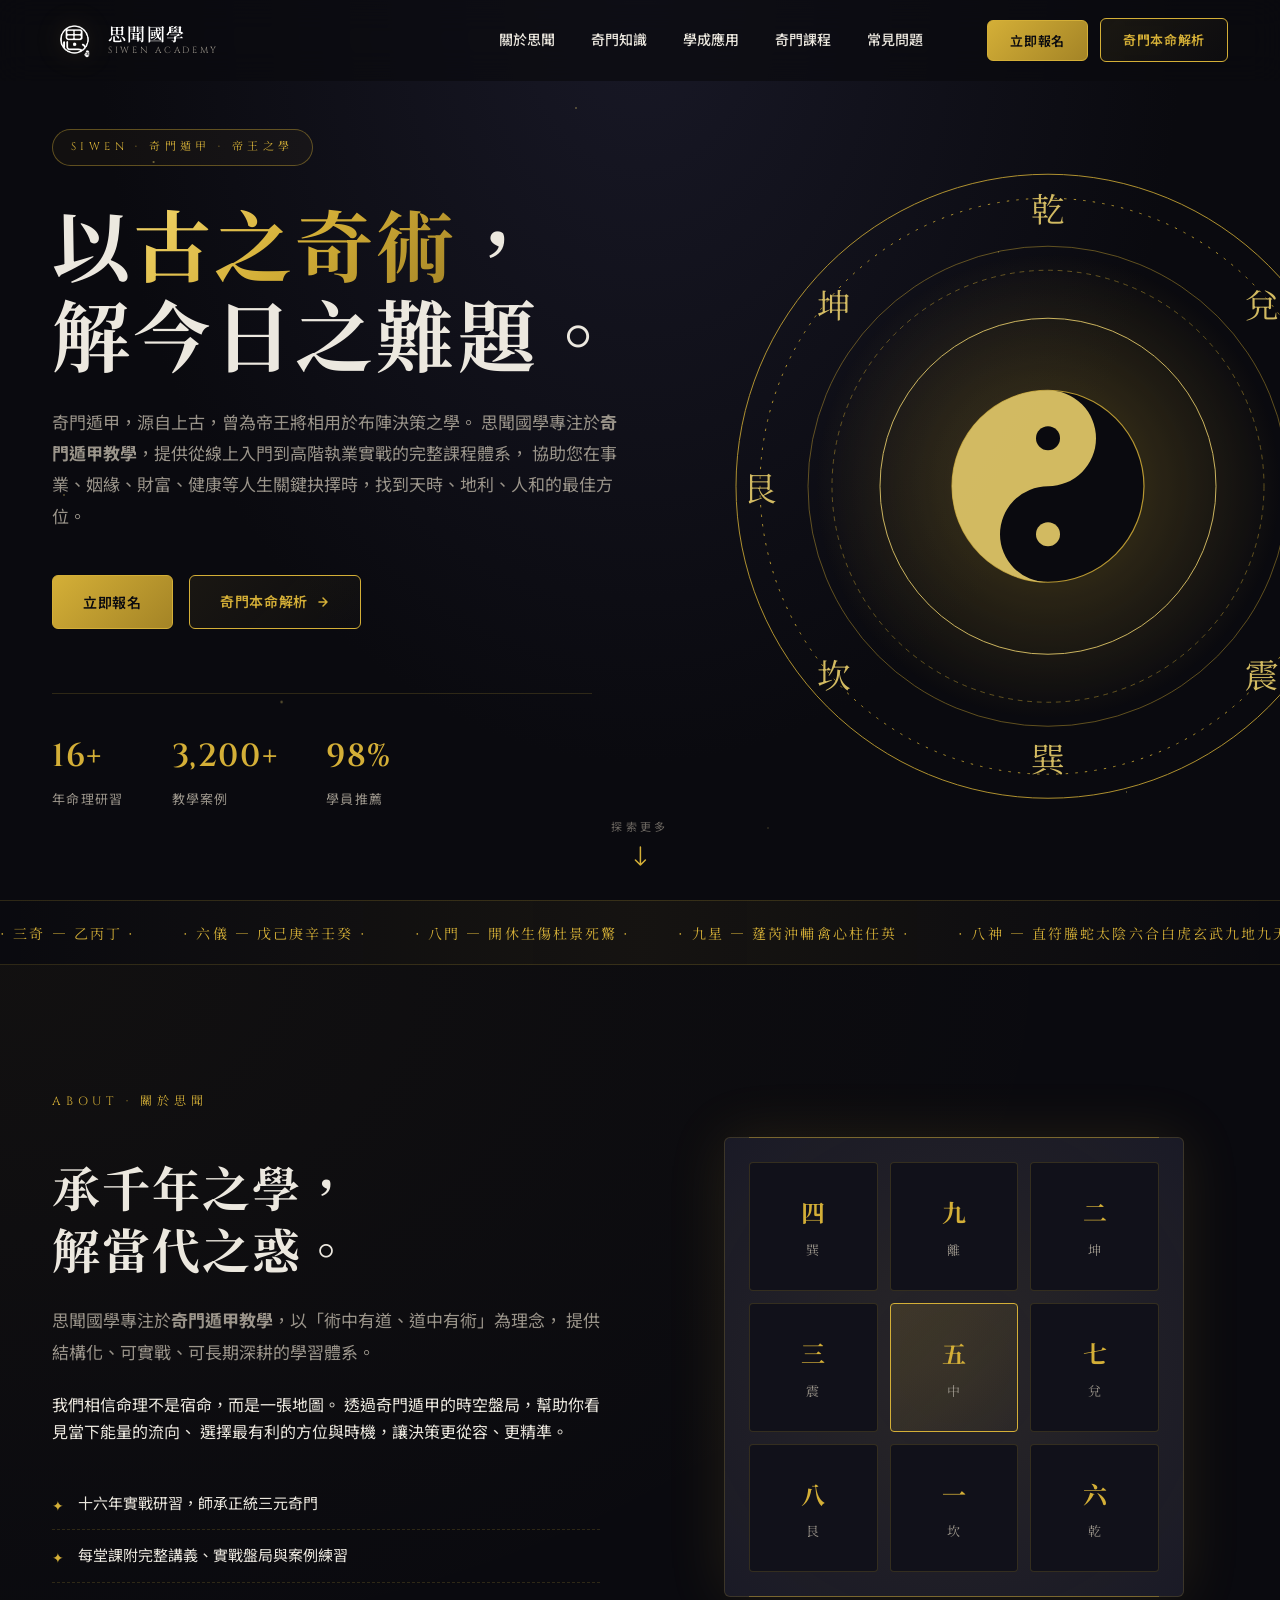
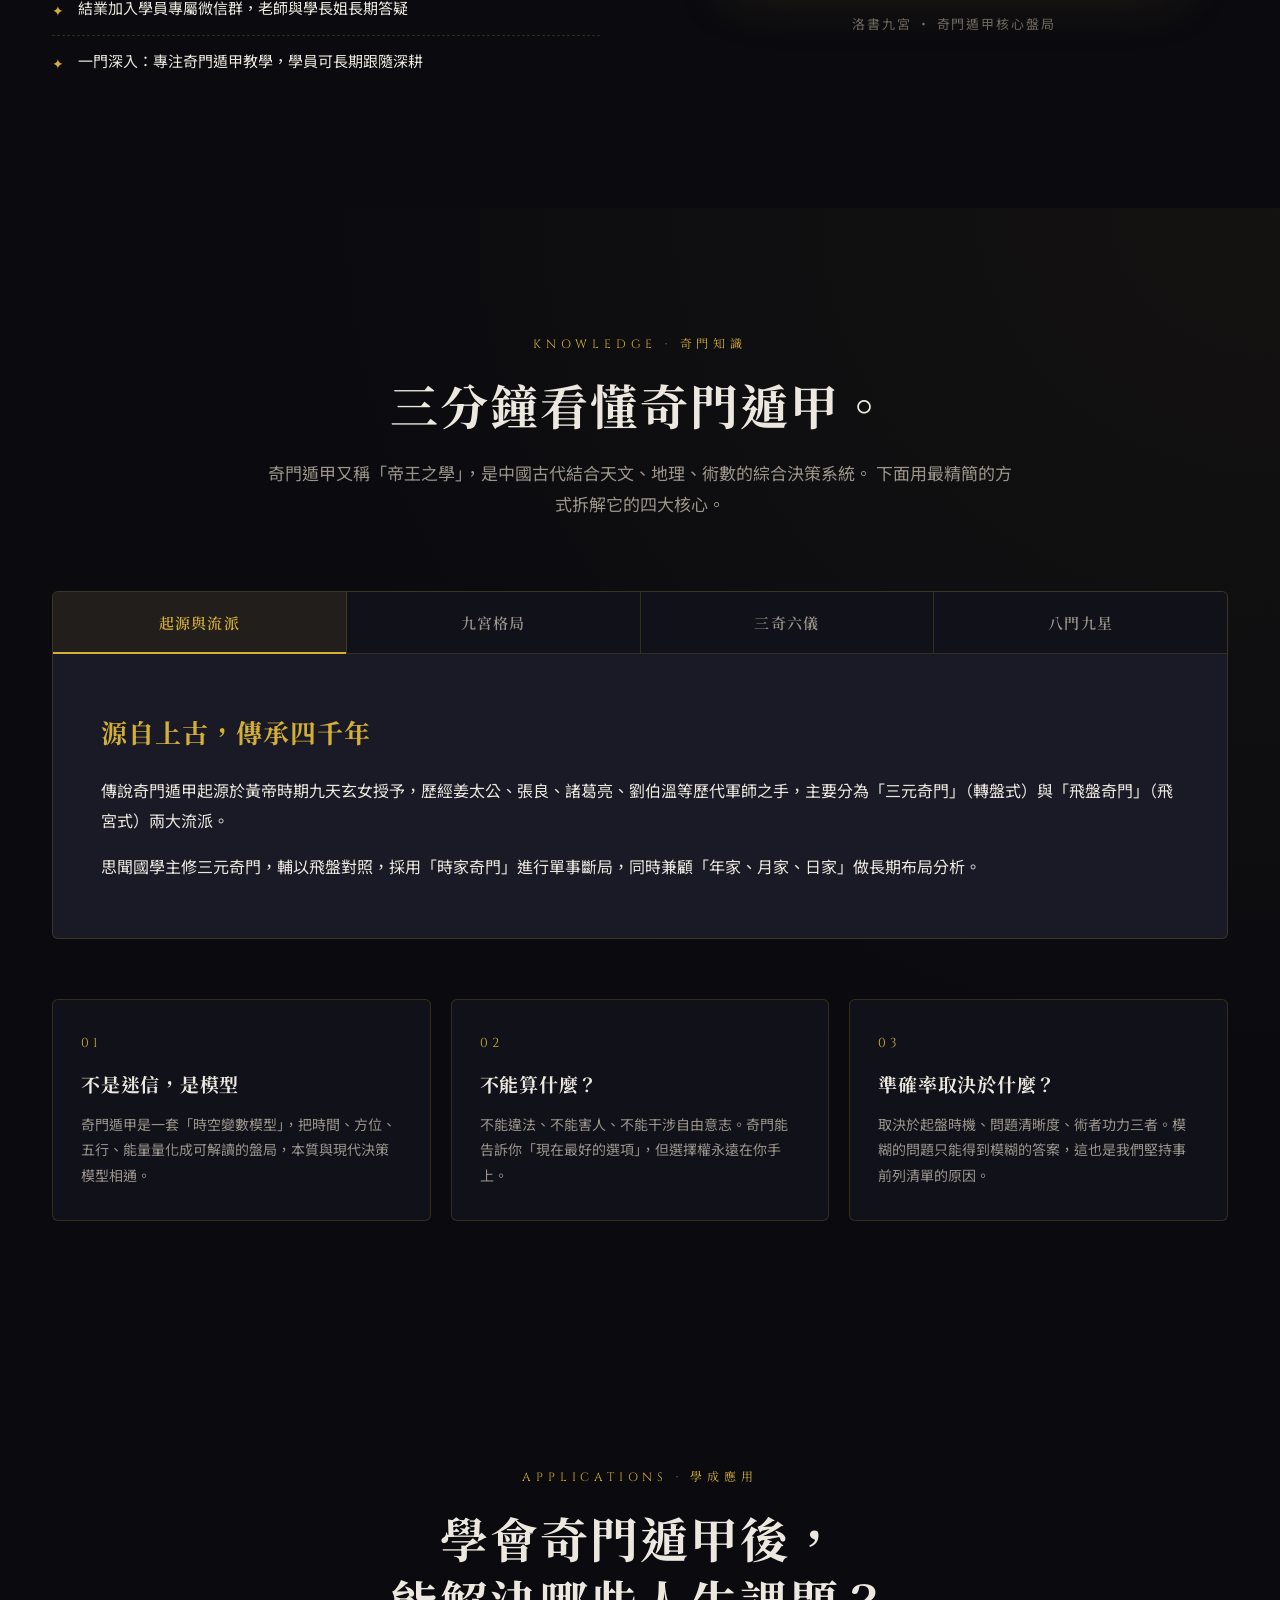
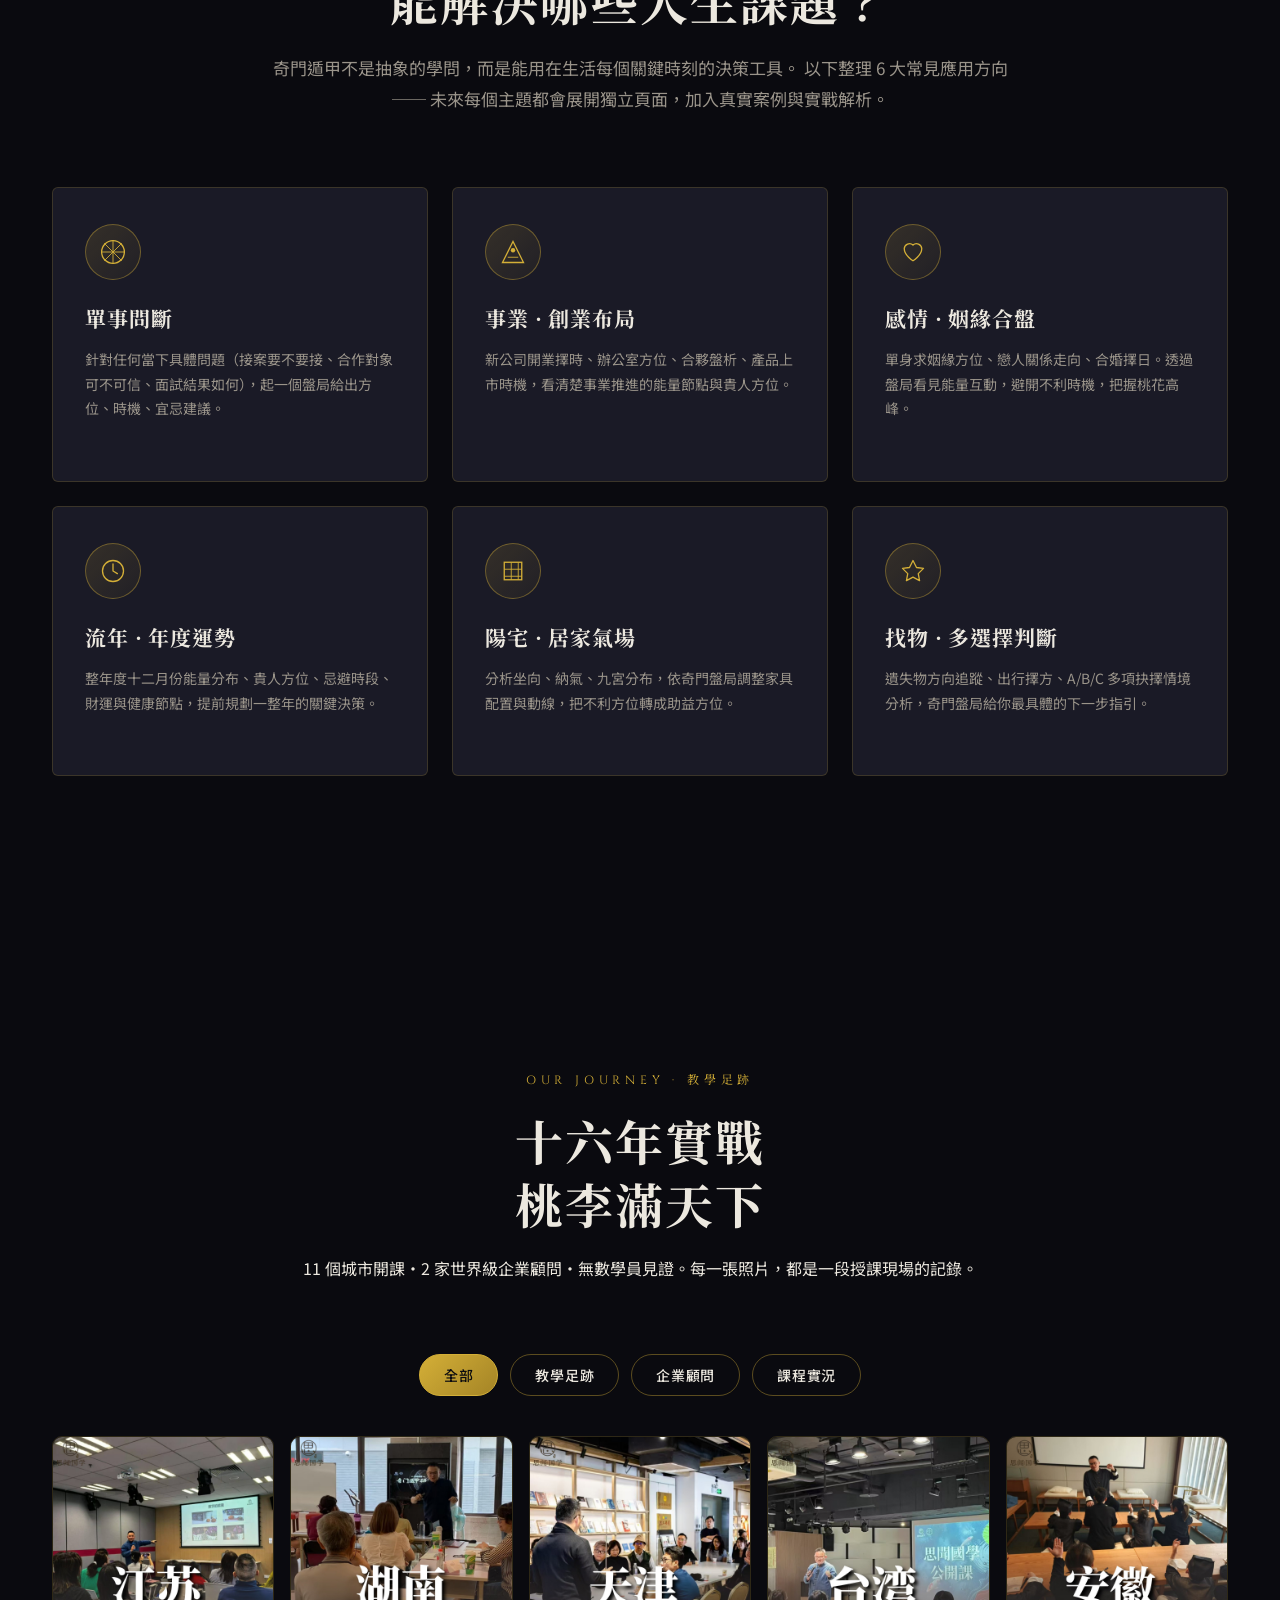
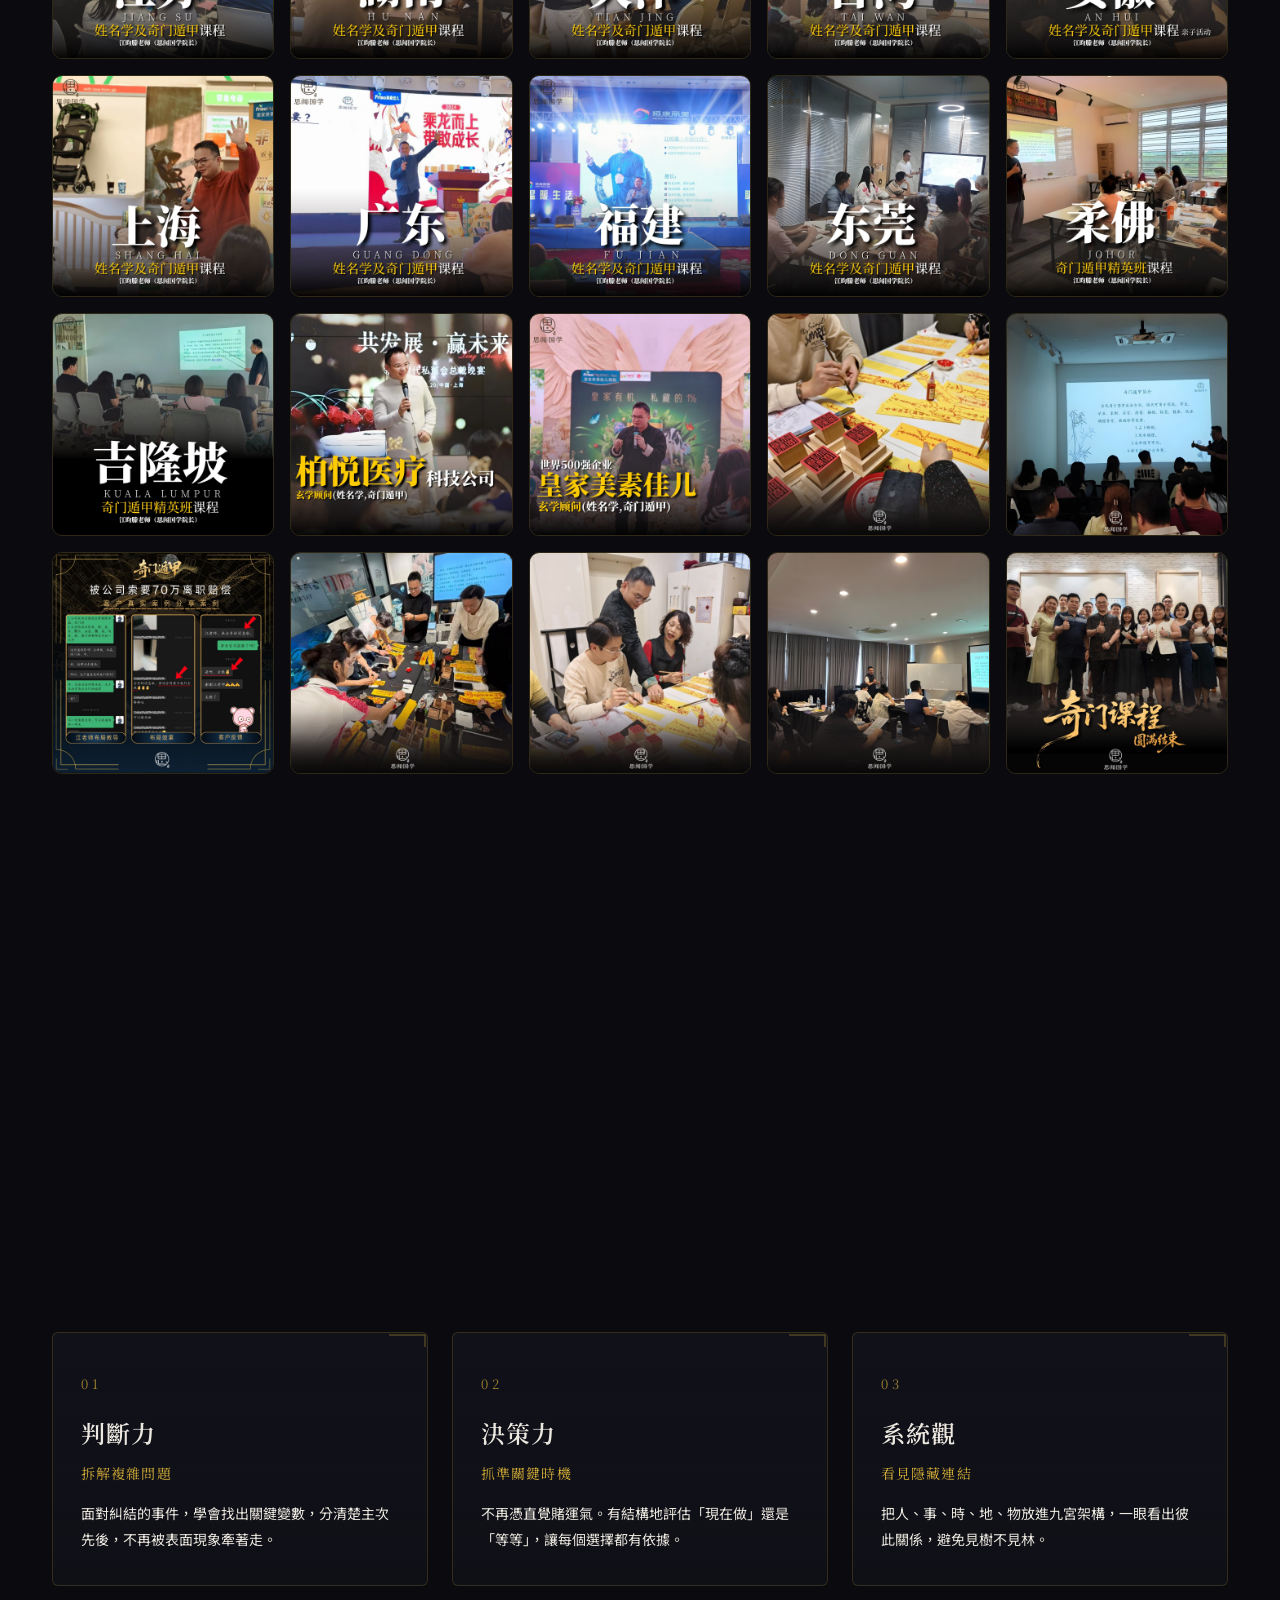
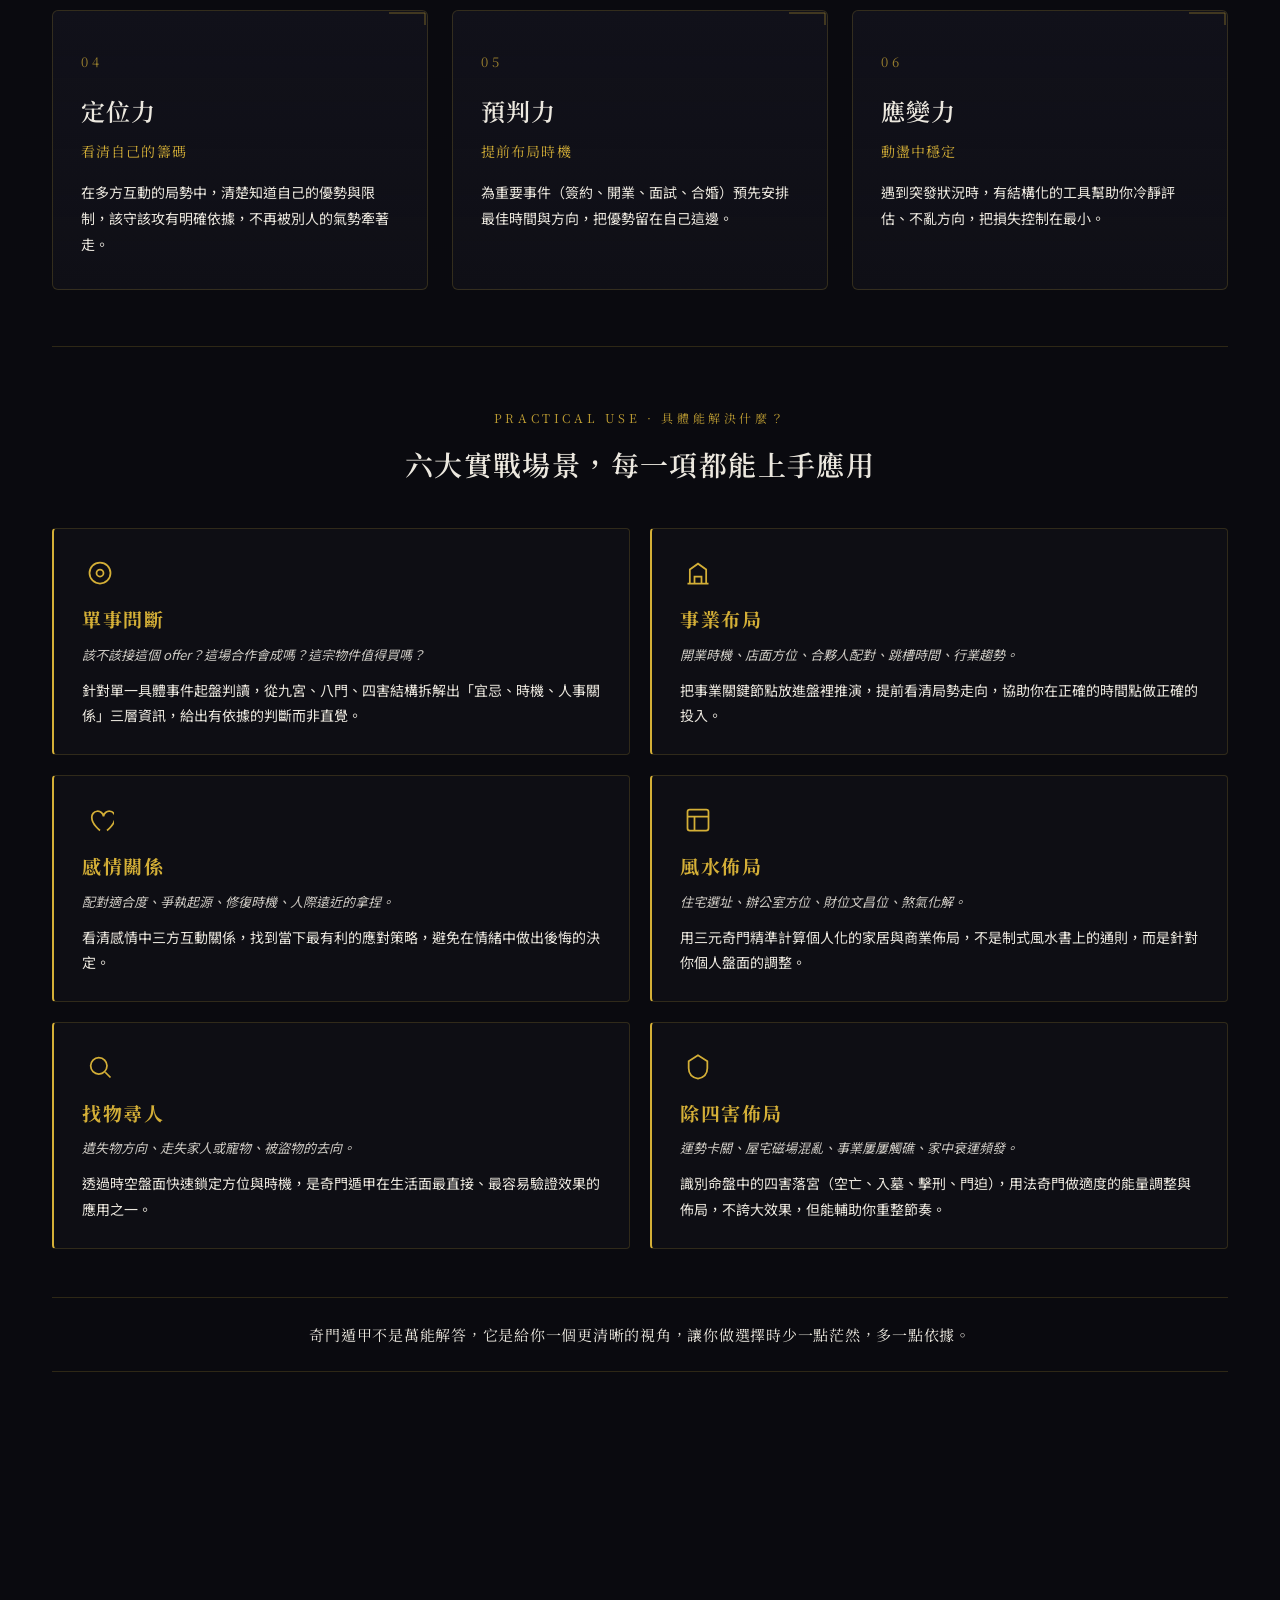
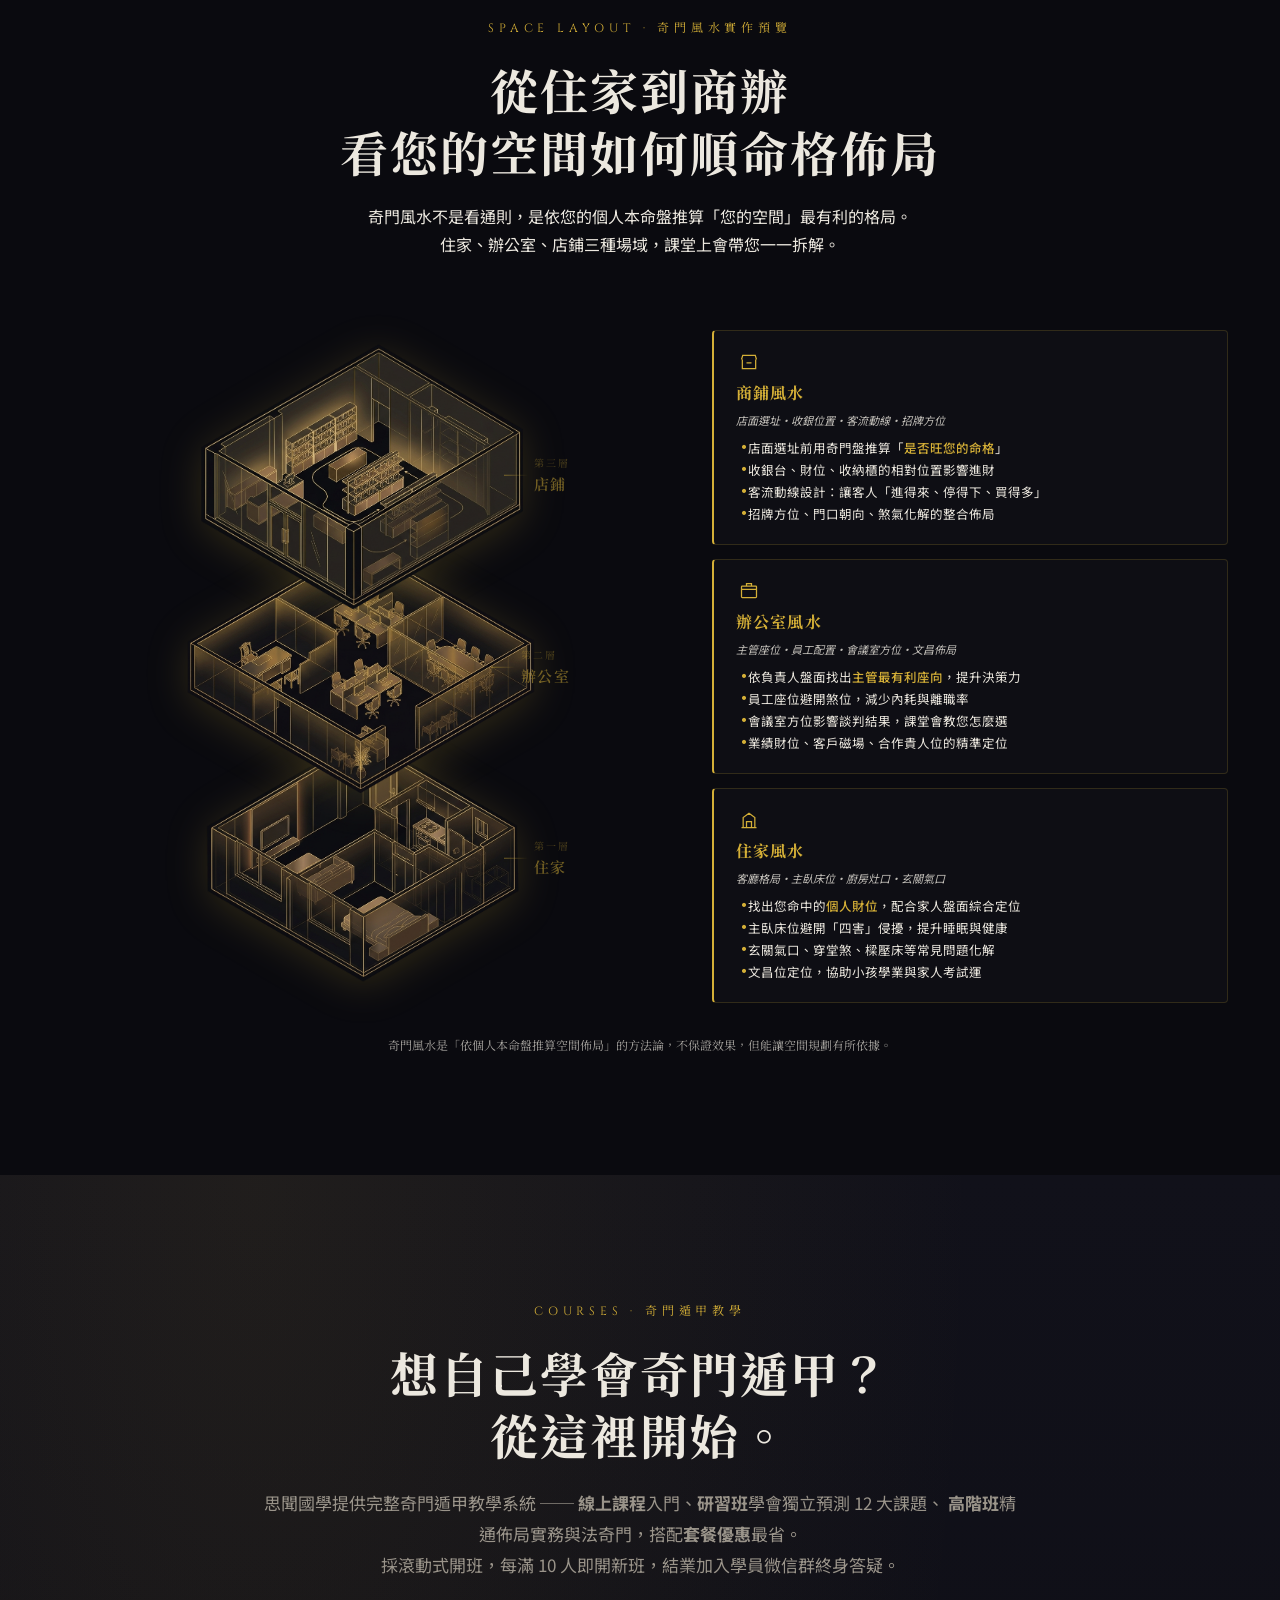
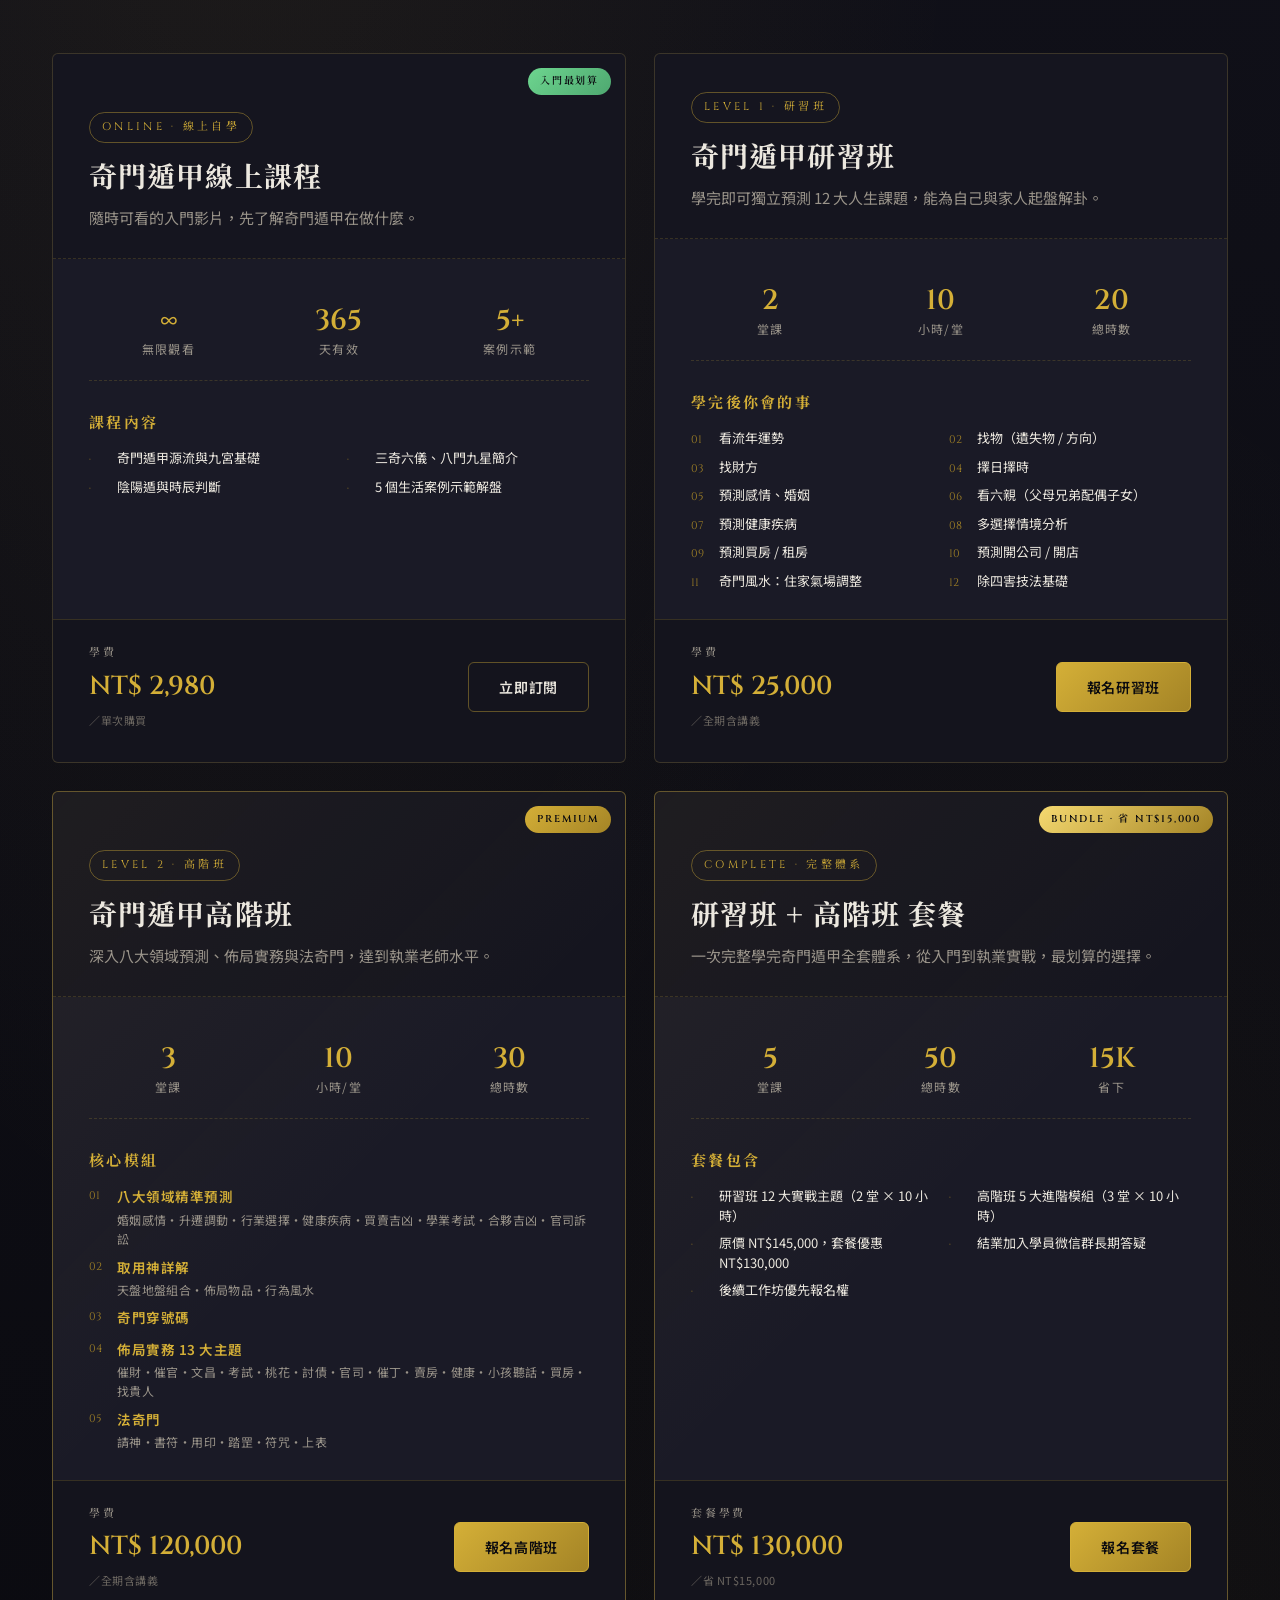
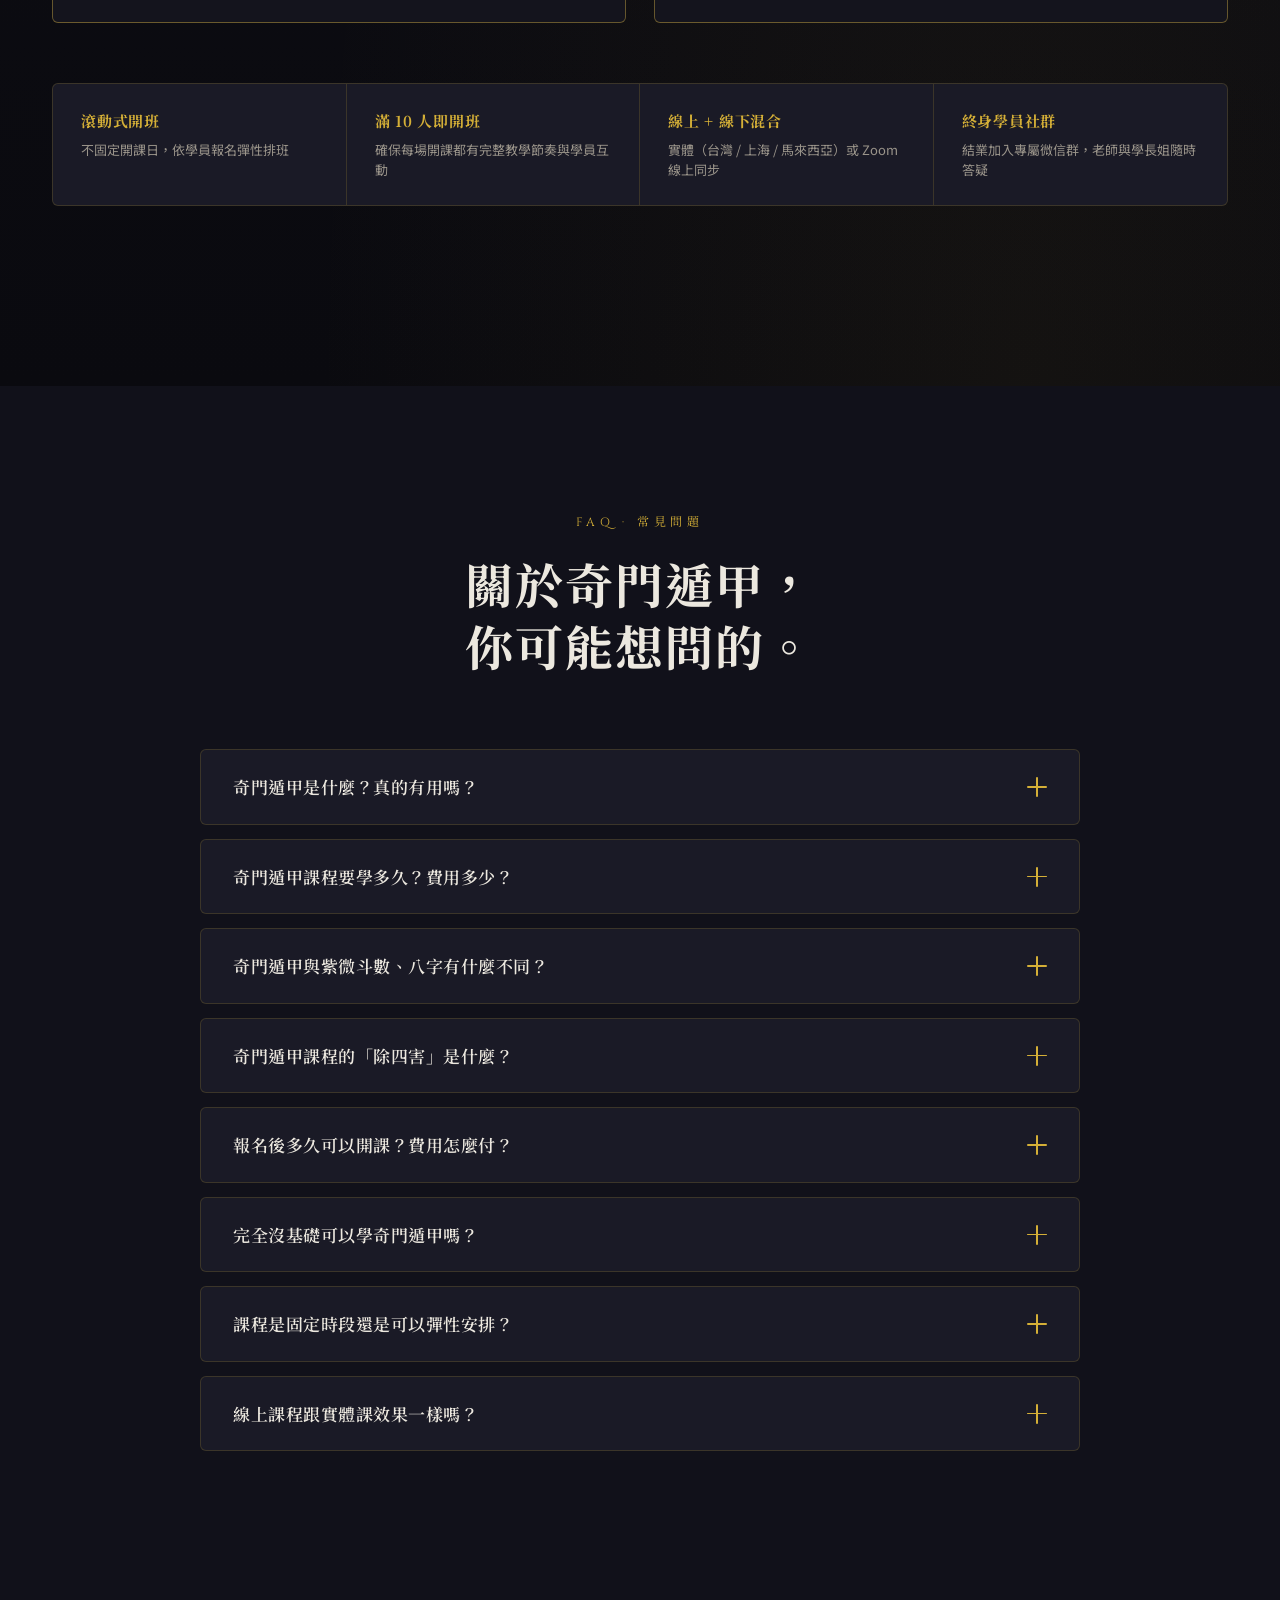
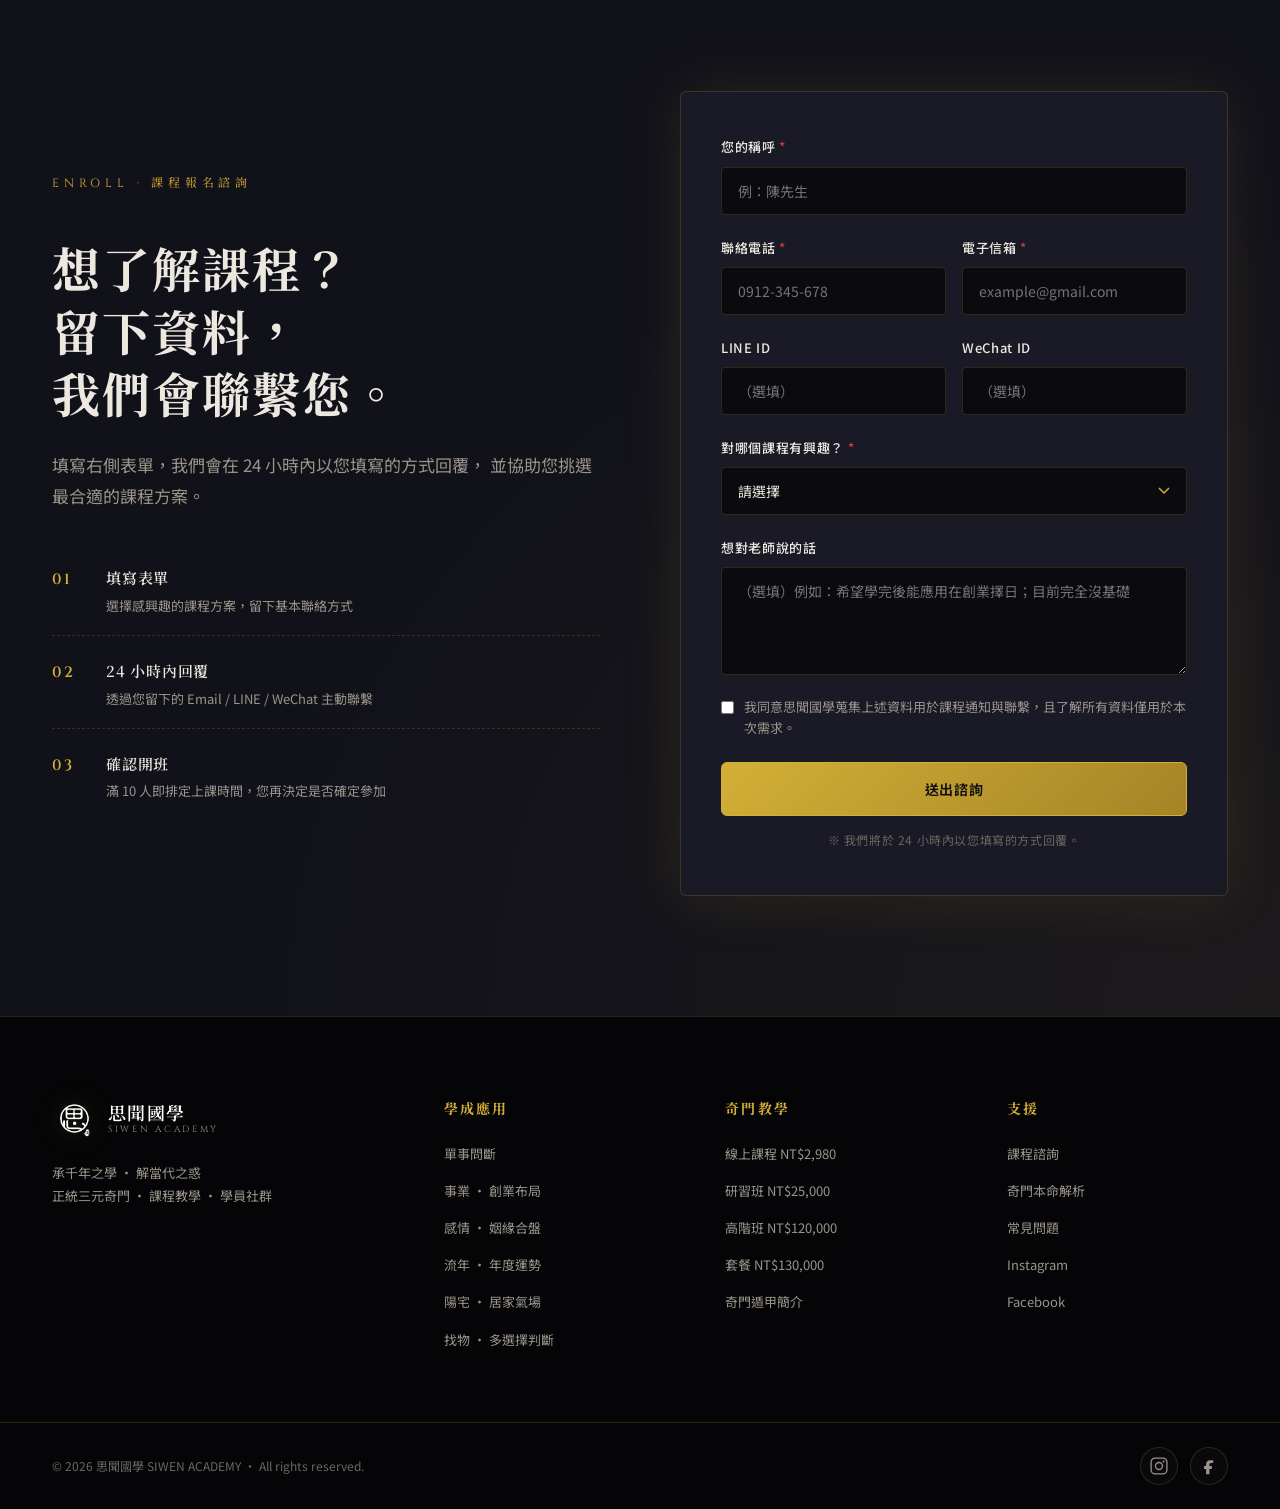
==== commit 5c24eb15: "Add files via upload" ====
--- a/index.html
+++ b/index.html
@@ -291,12 +291,12 @@
         <a href="#faq">常見問題</a>
         <div class="nav-mobile-cta" aria-hidden="true">
           <button type="button" class="btn btn-primary btn-block cta-enroll-btn">立即報名</button>
-          <a href="#qimen-fortune" class="btn btn-mystic btn-block">奇門本命解析</a>
+          <a href="birthchart/" class="btn btn-mystic btn-block">奇門本命解析</a>
         </div>
       </nav>
       <div class="nav-cta-group">
         <button type="button" class="btn btn-primary nav-cta cta-enroll-btn" id="ctaEnrollBtn">立即報名</button>
-        <a href="#qimen-fortune" class="btn btn-mystic nav-cta-secondary">奇門本命解析</a>
+        <a href="birthchart/" class="btn btn-mystic nav-cta-secondary">奇門本命解析</a>
       </div>
       <button class="nav-toggle" aria-label="開啟選單" aria-expanded="false">
         <span></span><span></span><span></span>
@@ -362,7 +362,7 @@
         </p>
         <div class="hero-cta">
           <button type="button" class="btn btn-primary cta-enroll-btn">立即報名</button>
-          <a href="#qimen-fortune" class="btn btn-mystic">
+          <a href="birthchart/" class="btn btn-mystic">
             奇門本命解析
             <svg width="14" height="14" viewBox="0 0 14 14" aria-hidden="true"><path d="M3 7h8m0 0L7 3m4 4L7 11" stroke="currentColor" stroke-width="1.5" fill="none" stroke-linecap="round"/></svg>
           </a>
@@ -566,250 +566,6 @@
     </div>
   </section>
 
-  <!-- ============ QIMEN BIRTH CHART · 奇門本命解析 ============ -->
-  <section class="section qimen-fortune" id="qimen-fortune">
-    <div class="container">
-      <div class="section-head reveal">
-        <span class="section-label">QIMEN BIRTH CHART · 奇門本命解析</span>
-        <h2 class="section-title">輸入您的生辰，<br/>看見命中的時間密碼。</h2>
-        <p class="section-desc">輸入出生年月日時，系統依正統陰盤奇門排出您的本命盤，從第一用神（黃）與第二用神（綠）二宮分析命格特質，並指出未來與過去重點年份，讓您能自行驗證、提前布局。</p>
-      </div>
-
-      <form class="qm-form-wrap reveal" id="qm-form" autocomplete="off">
-        <div class="qm-form-row">
-          <div class="qm-form-field">
-            <label>出生年</label>
-            <select name="year" required>
-              <option value="">請選擇</option>
-              <option value="1920">1920</option>
-              <option value="1921">1921</option>
-              <option value="1922">1922</option>
-              <option value="1923">1923</option>
-              <option value="1924">1924</option>
-              <option value="1925">1925</option>
-              <option value="1926">1926</option>
-              <option value="1927">1927</option>
-              <option value="1928">1928</option>
-              <option value="1929">1929</option>
-              <option value="1930">1930</option>
-              <option value="1931">1931</option>
-              <option value="1932">1932</option>
-              <option value="1933">1933</option>
-              <option value="1934">1934</option>
-              <option value="1935">1935</option>
-              <option value="1936">1936</option>
-              <option value="1937">1937</option>
-              <option value="1938">1938</option>
-              <option value="1939">1939</option>
-              <option value="1940">1940</option>
-              <option value="1941">1941</option>
-              <option value="1942">1942</option>
-              <option value="1943">1943</option>
-              <option value="1944">1944</option>
-              <option value="1945">1945</option>
-              <option value="1946">1946</option>
-              <option value="1947">1947</option>
-              <option value="1948">1948</option>
-              <option value="1949">1949</option>
-              <option value="1950">1950</option>
-              <option value="1951">1951</option>
-              <option value="1952">1952</option>
-              <option value="1953">1953</option>
-              <option value="1954">1954</option>
-              <option value="1955">1955</option>
-              <option value="1956">1956</option>
-              <option value="1957">1957</option>
-              <option value="1958">1958</option>
-              <option value="1959">1959</option>
-              <option value="1960">1960</option>
-              <option value="1961">1961</option>
-              <option value="1962">1962</option>
-              <option value="1963">1963</option>
-              <option value="1964">1964</option>
-              <option value="1965">1965</option>
-              <option value="1966">1966</option>
-              <option value="1967">1967</option>
-              <option value="1968">1968</option>
-              <option value="1969">1969</option>
-              <option value="1970">1970</option>
-              <option value="1971">1971</option>
-              <option value="1972">1972</option>
-              <option value="1973">1973</option>
-              <option value="1974">1974</option>
-              <option value="1975">1975</option>
-              <option value="1976">1976</option>
-              <option value="1977">1977</option>
-              <option value="1978">1978</option>
-              <option value="1979">1979</option>
-              <option value="1980">1980</option>
-              <option value="1981">1981</option>
-              <option value="1982">1982</option>
-              <option value="1983">1983</option>
-              <option value="1984">1984</option>
-              <option value="1985">1985</option>
-              <option value="1986">1986</option>
-              <option value="1987">1987</option>
-              <option value="1988">1988</option>
-              <option value="1989">1989</option>
-              <option value="1990">1990</option>
-              <option value="1991">1991</option>
-              <option value="1992">1992</option>
-              <option value="1993">1993</option>
-              <option value="1994">1994</option>
-              <option value="1995">1995</option>
-              <option value="1996">1996</option>
-              <option value="1997">1997</option>
-              <option value="1998">1998</option>
-              <option value="1999">1999</option>
-              <option value="2000">2000</option>
-              <option value="2001">2001</option>
-              <option value="2002">2002</option>
-              <option value="2003">2003</option>
-              <option value="2004">2004</option>
-              <option value="2005">2005</option>
-              <option value="2006">2006</option>
-              <option value="2007">2007</option>
-              <option value="2008">2008</option>
-              <option value="2009">2009</option>
-              <option value="2010">2010</option>
-              <option value="2011">2011</option>
-              <option value="2012">2012</option>
-              <option value="2013">2013</option>
-              <option value="2014">2014</option>
-              <option value="2015">2015</option>
-              <option value="2016">2016</option>
-              <option value="2017">2017</option>
-              <option value="2018">2018</option>
-              <option value="2019">2019</option>
-              <option value="2020">2020</option>
-              <option value="2021">2021</option>
-              <option value="2022">2022</option>
-              <option value="2023">2023</option>
-              <option value="2024">2024</option>
-              <option value="2025">2025</option>
-              <option value="2026">2026</option>
-              <option value="2027">2027</option>
-              <option value="2028">2028</option>
-              <option value="2029">2029</option>
-              <option value="2030">2030</option>
-              <option value="2031">2031</option>
-              <option value="2032">2032</option>
-              <option value="2033">2033</option>
-              <option value="2034">2034</option>
-              <option value="2035">2035</option>
-              <option value="2036">2036</option>
-              <option value="2037">2037</option>
-              <option value="2038">2038</option>
-              <option value="2039">2039</option>
-              <option value="2040">2040</option>
-              <option value="2041">2041</option>
-              <option value="2042">2042</option>
-              <option value="2043">2043</option>
-              <option value="2044">2044</option>
-              <option value="2045">2045</option>
-              <option value="2046">2046</option>
-              <option value="2047">2047</option>
-              <option value="2048">2048</option>
-              <option value="2049">2049</option>
-              <option value="2050">2050</option>
-              <option value="2051">2051</option>
-              <option value="2052">2052</option>
-              <option value="2053">2053</option>
-              <option value="2054">2054</option>
-              <option value="2055">2055</option>
-              <option value="2056">2056</option>
-              <option value="2057">2057</option>
-              <option value="2058">2058</option>
-              <option value="2059">2059</option>
-              <option value="2060">2060</option>
-            </select>
-          </div>
-          <div class="qm-form-field">
-            <label>月</label>
-            <select name="month" required>
-              <option value="">請選擇</option>
-              <option value="1">1月</option>
-              <option value="2">2月</option>
-              <option value="3">3月</option>
-              <option value="4">4月</option>
-              <option value="5">5月</option>
-              <option value="6">6月</option>
-              <option value="7">7月</option>
-              <option value="8">8月</option>
-              <option value="9">9月</option>
-              <option value="10">10月</option>
-              <option value="11">11月</option>
-              <option value="12">12月</option>
-            </select>
-          </div>
-          <div class="qm-form-field">
-            <label>日</label>
-            <select name="day" required>
-              <option value="">請選擇</option>
-              <option value="1">1日</option>
-              <option value="2">2日</option>
-              <option value="3">3日</option>
-              <option value="4">4日</option>
-              <option value="5">5日</option>
-              <option value="6">6日</option>
-              <option value="7">7日</option>
-              <option value="8">8日</option>
-              <option value="9">9日</option>
-              <option value="10">10日</option>
-              <option value="11">11日</option>
-              <option value="12">12日</option>
-              <option value="13">13日</option>
-              <option value="14">14日</option>
-              <option value="15">15日</option>
-              <option value="16">16日</option>
-              <option value="17">17日</option>
-              <option value="18">18日</option>
-              <option value="19">19日</option>
-              <option value="20">20日</option>
-              <option value="21">21日</option>
-              <option value="22">22日</option>
-              <option value="23">23日</option>
-              <option value="24">24日</option>
-              <option value="25">25日</option>
-              <option value="26">26日</option>
-              <option value="27">27日</option>
-              <option value="28">28日</option>
-              <option value="29">29日</option>
-              <option value="30">30日</option>
-              <option value="31">31日</option>
-            </select>
-          </div>
-          <div class="qm-form-field">
-            <label>時辰</label>
-            <select name="hour" required>
-              <option value="">請選擇</option>
-              <option value="0">子時 (23-01)</option>
-              <option value="2">丑時 (01-03)</option>
-              <option value="4">寅時 (03-05)</option>
-              <option value="6">卯時 (05-07)</option>
-              <option value="8">辰時 (07-09)</option>
-              <option value="10">巳時 (09-11)</option>
-              <option value="12">午時 (11-13)</option>
-              <option value="14">未時 (13-15)</option>
-              <option value="16">申時 (15-17)</option>
-              <option value="18">酉時 (17-19)</option>
-              <option value="20">戌時 (19-21)</option>
-              <option value="22">亥時 (21-23)</option>
-              <option value="unknown">不確定（預設午時）</option>
-            </select>
-          </div>
-        </div>
-        <button type="submit" class="qm-form-submit">起 盤</button>
-        <p class="qm-form-note">※ 表單只在您的瀏覽器內運算，不上傳任何資料。時辰未知者建議學會自排本命盤以提升精度。</p>
-      </form>
-
-      <div id="qm-result">
-        <div id="qm-chart-output"></div>
-        <div id="qm-analysis-output"></div>
-      </div>
-    </div>
-  </section>
-
   <!-- ============ GALLERY · 教學足跡照片牆 (v3 新增) ============ -->
   <section class="section gallery" id="gallery">
     <div class="container">
@@ -1055,6 +811,98 @@
 
       <p class="benefits-footnote reveal">
         <em>奇門遁甲不是萬能解答，它是給你一個更清晰的視角，讓你做選擇時少一點茫然，多一點依據。</em>
+      </p>
+    </div>
+  </section>
+
+  <!-- ============ FENGSHUI STACK · 奇門風水三層空間 (v3.7 新增) ============ -->
+  <section class="section fengshui-stack" id="fengshui-stack">
+    <div class="container">
+      <div class="section-head reveal">
+        <span class="section-label">SPACE LAYOUT · 奇門風水實作預覽</span>
+        <h2 class="section-title">從住家到商辦<br/>看您的空間如何順命格佈局</h2>
+        <p class="section-desc">奇門風水不是看通則，是依您的個人本命盤推算「您的空間」最有利的格局。<br/>住家、辦公室、店鋪三種場域，課堂上會帶您一一拆解。</p>
+      </div>
+
+      <div class="fs-stack-wrap reveal">
+        <!-- 左側：3D 三層軸測 -->
+        <div class="fs-stack-3d" aria-label="奇門風水三層空間軸測圖">
+          <div class="fs-image-wrap">
+            <!-- 三張透明 PNG 疊層 -->
+            <div class="fs-layer fs-layer-shop" data-floor="shop">
+              <img src="images/fengshui-shop.png" alt="店鋪樓層軸測圖：櫃台、貨架、客流動線" loading="lazy"/>
+              <span class="fs-layer-label">
+                <span class="fs-label-num">第三層</span>
+                <span class="fs-label-name">店鋪</span>
+              </span>
+            </div>
+            <div class="fs-layer fs-layer-office" data-floor="office">
+              <img src="images/fengshui-office.png" alt="辦公室樓層軸測圖：主管座位、員工配置、會議室" loading="lazy"/>
+              <span class="fs-layer-label">
+                <span class="fs-label-num">第二層</span>
+                <span class="fs-label-name">辦公室</span>
+              </span>
+            </div>
+            <div class="fs-layer fs-layer-home" data-floor="home">
+              <img src="images/fengshui-home.png" alt="住家樓層軸測圖：客廳、主臥、廚房、衛浴" loading="lazy"/>
+              <span class="fs-layer-label">
+                <span class="fs-label-num">第一層</span>
+                <span class="fs-label-name">住家</span>
+              </span>
+            </div>
+          </div>
+        </div>
+
+        <!-- 右側：三層風水佈局文字 -->
+        <div class="fs-stack-info">
+
+          <article class="fs-info-card" data-floor="shop">
+            <span class="fs-info-icon" aria-hidden="true">
+              <svg viewBox="0 0 24 24" fill="none" stroke="currentColor" stroke-width="1.5"><path d="M3 9l1.5-5h15L21 9M4 9v11h16V9M9 13h6"/></svg>
+            </span>
+            <h3>商鋪風水</h3>
+            <p class="fs-info-eg">店面選址・收銀位置・客流動線・招牌方位</p>
+            <ul>
+              <li>店面選址前用奇門盤推算「<strong>是否旺您的命格</strong>」</li>
+              <li>收銀台、財位、收納櫃的相對位置影響進財</li>
+              <li>客流動線設計：讓客人「進得來、停得下、買得多」</li>
+              <li>招牌方位、門口朝向、煞氣化解的整合佈局</li>
+            </ul>
+          </article>
+
+          <article class="fs-info-card" data-floor="office">
+            <span class="fs-info-icon" aria-hidden="true">
+              <svg viewBox="0 0 24 24" fill="none" stroke="currentColor" stroke-width="1.5"><rect x="3" y="6" width="18" height="14" rx="1"/><path d="M3 10h18M9 6V3h6v3"/></svg>
+            </span>
+            <h3>辦公室風水</h3>
+            <p class="fs-info-eg">主管座位・員工配置・會議室方位・文昌佈局</p>
+            <ul>
+              <li>依負責人盤面找出<strong>主管最有利座向</strong>，提升決策力</li>
+              <li>員工座位避開煞位，減少內耗與離職率</li>
+              <li>會議室方位影響談判結果，課堂會教您怎麼選</li>
+              <li>業績財位、客戶磁場、合作貴人位的精準定位</li>
+            </ul>
+          </article>
+
+          <article class="fs-info-card" data-floor="home">
+            <span class="fs-info-icon" aria-hidden="true">
+              <svg viewBox="0 0 24 24" fill="none" stroke="currentColor" stroke-width="1.5"><path d="M3 21h18M5 21V9l7-5 7 5v12M9 21v-7h6v7"/></svg>
+            </span>
+            <h3>住家風水</h3>
+            <p class="fs-info-eg">客廳格局・主臥床位・廚房灶口・玄關氣口</p>
+            <ul>
+              <li>找出您命中的<strong>個人財位</strong>，配合家人盤面綜合定位</li>
+              <li>主臥床位避開「四害」侵擾，提升睡眠與健康</li>
+              <li>玄關氣口、穿堂煞、樑壓床等常見問題化解</li>
+              <li>文昌位定位，協助小孩學業與家人考試運</li>
+            </ul>
+          </article>
+
+        </div>
+      </div>
+
+      <p class="fs-stack-disclaimer">
+        <em>奇門風水是「依個人本命盤推算空間佈局」的方法論，不保證效果，但能讓空間規劃有所依據。</em>
       </p>
     </div>
   </section>
@@ -1477,7 +1325,7 @@
         <h5>支援</h5>
         <ul>
           <li><a href="#contact">課程諮詢</a></li>
-          <li><a href="#qimen-fortune">奇門本命解析</a></li>
+          <li><a href="birthchart/">奇門本命解析</a></li>
           <li><a href="#faq">常見問題</a></li>
           <li><a href="https://www.instagram.com/siwenguoxue/" target="_blank" rel="noopener noreferrer">Instagram</a></li>
           <li><a href="https://www.facebook.com/profile.php?id=61577993916492" target="_blank" rel="noopener noreferrer">Facebook</a></li>
--- a/css/style.css
+++ b/css/style.css
@@ -2352,3 +2352,396 @@
   .gallery-item figcaption { transform: translateY(0); padding: 8px 10px; font-size: 12px; }
 }
 
+/* ===========================================
+   FENGSHUI STACK · 奇門風水三層空間 (v3.9.2 清廢碼乾淨版)
+   =========================================== */
+.fengshui-stack {}
+
+.fengshui-stack .fs-stack-wrap,
+section.fengshui-stack > .container > .fs-stack-wrap,
+.fs-stack-wrap {
+  display: grid !important;
+  grid-template-columns: minmax(0, 1.2fr) minmax(300px, 1fr) !important;
+  grid-template-rows: auto !important;
+  gap: 40px !important;
+  align-items: center !important;
+  margin-top: 56px;
+  width: 100% !important;
+}
+
+/* === 左側 三層疊層容器 === */
+.fs-stack-3d {
+  position: relative;
+  width: 100%;
+}
+
+.fs-image-wrap {
+  position: relative;
+  width: 100%;
+  max-width: 400px;
+  aspect-ratio: 1 / 1.65;  /* 比較高, 容納分得更開的三層 */
+  margin: 0 auto;
+}
+
+/* 三層 PNG 絕對定位疊放, top 偏移更多讓三層更分離 */
+.fs-layer {
+  position: absolute;
+  left: 0;
+  width: 100%;
+  height: 42%;  /* 略小, 留出 gap */
+  cursor: pointer;
+  transition: transform 0.5s ease,
+              filter 0.5s ease,
+              opacity 0.5s ease;
+  will-change: transform, filter, opacity;
+}
+
+.fs-layer img {
+  width: 100%;
+  height: 100%;
+  object-fit: contain;
+  display: block;
+  pointer-events: none;
+  filter: drop-shadow(0 6px 20px rgba(212, 175, 55, 0.18));
+  transition: filter 0.5s ease;
+}
+
+.fs-layer-shop   { top:  0%; z-index: 3; }
+.fs-layer-office { top: 29%; z-index: 2; }
+.fs-layer-home   { top: 58%; z-index: 1; }
+
+/* 樓層標籤 */
+.fs-layer-label {
+  position: absolute;
+  top: 50%;
+  right: -2%;
+  transform: translateY(-50%);
+  font-family: var(--serif, 'Noto Serif TC', serif);
+  color: var(--gold);
+  letter-spacing: 0.08em;
+  pointer-events: none;
+  opacity: 0.5;
+  transition: opacity 0.4s ease, transform 0.4s ease;
+  white-space: nowrap;
+  z-index: 5;
+}
+.fs-layer-label::before {
+  content: "";
+  position: absolute;
+  top: 50%;
+  right: 100%;
+  width: 24px;
+  height: 1px;
+  background: linear-gradient(90deg, var(--gold), rgba(212,175,55,0));
+  margin-right: 6px;
+  transition: width 0.4s ease;
+}
+.fs-label-num {
+  display: block;
+  font-size: 10px;
+  opacity: 0.65;
+  font-family: var(--cinzel, var(--serif));
+  letter-spacing: 0.2em;
+}
+.fs-label-name {
+  display: block;
+  font-size: 15px;
+  font-weight: 600;
+}
+
+/* Hover: 該層發光浮起, 其他層暗 */
+.fs-image-wrap:hover .fs-layer {
+  filter: brightness(0.45);
+  opacity: 0.5;
+}
+.fs-image-wrap:hover .fs-layer:hover,
+.fs-image-wrap:hover .fs-layer.is-active,
+.fs-layer.is-active {
+  filter: brightness(1.3) drop-shadow(0 0 28px rgba(212, 175, 55, 0.45));
+  opacity: 1;
+  z-index: 10;
+}
+.fs-layer-shop:hover, .fs-layer-shop.is-active,
+.fs-layer-office:hover, .fs-layer-office.is-active,
+.fs-layer-home:hover, .fs-layer-home.is-active {
+  transform: translateY(-8px) scale(1.03);
+}
+.fs-layer-shop.is-active { transform: translateY(-8px) scale(1.03); }
+
+.fs-layer:hover .fs-layer-label,
+.fs-layer.is-active .fs-layer-label {
+  opacity: 1;
+  transform: translateY(-50%) translateX(-2px);
+}
+.fs-layer:hover .fs-layer-label::before,
+.fs-layer.is-active .fs-layer-label::before {
+  width: 38px;
+}
+
+.fs-stack-hint {
+  margin-top: 20px;
+  text-align: center;
+  font-size: 11px;
+  color: var(--text-soft);
+  opacity: 0.7;
+  letter-spacing: 0.05em;
+}
+
+/* === 右側資訊卡片 === */
+.fs-stack-info {
+  display: flex;
+  flex-direction: column;
+  gap: 14px;
+}
+.fs-info-card {
+  position: relative;
+  padding: 18px 22px;
+  background: rgba(20, 20, 28, 0.45);
+  border: 1px solid var(--line);
+  border-left: 2px solid var(--gold);
+  border-radius: 4px;
+  transition: all 0.3s ease;
+  cursor: pointer;
+}
+.fs-info-card:hover,
+.fs-info-card.is-active {
+  background: rgba(212, 175, 55, 0.07);
+  border-left-width: 3px;
+  transform: translateX(5px);
+  box-shadow: 0 8px 24px rgba(212, 175, 55, 0.1);
+}
+.fs-info-icon {
+  display: inline-flex;
+  width: 26px;
+  height: 26px;
+  align-items: center;
+  justify-content: center;
+  color: var(--gold);
+  margin-bottom: 4px;
+}
+.fs-info-icon svg { width: 20px; height: 20px; }
+.fs-info-card h3 {
+  font-family: var(--serif);
+  font-size: 16px;
+  color: var(--gold);
+  margin: 0 0 5px;
+  letter-spacing: 0.08em;
+}
+.fs-info-eg {
+  font-size: 11px;
+  font-style: italic;
+  color: var(--text-soft);
+  margin: 0 0 8px;
+  opacity: 0.8;
+}
+.fs-info-card ul { margin: 0; padding: 0; list-style: none; }
+.fs-info-card ul li {
+  position: relative;
+  padding-left: 12px;
+  font-size: 12.5px;
+  line-height: 1.6;
+  color: var(--text);
+  margin-bottom: 2px;
+}
+.fs-info-card ul li::before {
+  content: "·";
+  position: absolute;
+  left: 0;
+  color: var(--gold);
+  font-weight: bold;
+  font-size: 16px;
+  line-height: 1;
+}
+.fs-info-card ul li strong { color: var(--gold); font-weight: 500; }
+
+.fs-stack-cta { margin: 4px 0 0; text-align: center; }
+
+.fs-stack-disclaimer {
+  margin-top: 32px;
+  text-align: center;
+  font-size: 12px;
+  color: var(--text-soft);
+  opacity: 0.7;
+  font-family: var(--serif);
+}
+.fs-stack-disclaimer em { font-style: normal; }
+
+/* === RWD: 768 以下變單欄 (手機) === */
+/* 注意: selector 必須 match desktop 規則的 specificity (0,2,2)，不然 !important 也輸 */
+@media (max-width: 768px) {
+  .fengshui-stack .fs-stack-wrap,
+  section.fengshui-stack > .container > .fs-stack-wrap,
+  .fs-stack-wrap {
+    grid-template-columns: 1fr !important;
+    gap: 32px !important;
+    margin-top: 40px !important;
+  }
+  .fengshui-stack .fs-image-wrap { max-width: 360px; }
+  .fs-layer-label { right: 4px; font-size: 13px; }
+  .fs-label-name { font-size: 14px; }
+  .fs-layer-label::before { width: 16px; }
+  .fengshui-stack .fs-stack-info { gap: 12px; }
+  .fengshui-stack .fs-info-card { padding: 16px 18px; }
+}
+@media (max-width: 480px) {
+  .fengshui-stack .fs-image-wrap { max-width: 320px; }
+  .fs-layer-label { right: 2px; font-size: 12px; }
+  .fs-label-num { font-size: 9px; }
+  .fs-label-name { font-size: 13px; }
+  .fs-layer-label::before { display: none; }
+}
+
+/* ============================================================
+   BIRTHCHART 頁專用樣式 (v3.10)
+   ============================================================ */
+
+/* === HERO 工具頁簡化版 === */
+.hero.hero-tool { min-height: 50vh; padding: 100px 0 60px; }
+.hero-inner-tool {
+  max-width: 820px;
+  margin: 0 auto;
+  text-align: center;
+  position: relative;
+  z-index: 2;
+}
+.hero-inner-tool .hero-title { font-size: 38px; line-height: 1.4; }
+.hero-inner-tool .hero-sub { max-width: 720px; margin: 20px auto 0; font-size: 15px; }
+.hero-tool-hint {
+  margin-top: 28px;
+  color: var(--gold, #d4af37);
+  font-size: 13px;
+  letter-spacing: 0.1em;
+  opacity: 0.85;
+}
+@media (max-width: 768px) {
+  .hero-inner-tool .hero-title { font-size: 28px; }
+  .hero.hero-tool { min-height: auto; padding: 80px 0 40px; }
+}
+
+/* === SEO 內容堆疊：常見問題卡片 === */
+.qimen-explain { padding-top: 60px; padding-bottom: 60px; }
+.qm-explain-grid {
+  display: grid;
+  grid-template-columns: repeat(2, 1fr);
+  gap: 24px;
+  margin-top: 32px;
+}
+.qm-explain-card {
+  background: rgba(20, 20, 28, 0.45);
+  border: 1px solid var(--line, rgba(255,255,255,0.08));
+  border-left: 3px solid var(--gold, #d4af37);
+  padding: 24px 28px;
+  border-radius: 4px;
+  transition: background 0.3s ease;
+}
+.qm-explain-card:hover { background: rgba(212, 175, 55, 0.05); }
+.qm-explain-card h3 {
+  color: var(--gold, #d4af37);
+  font-family: var(--serif, 'Noto Serif TC', serif);
+  font-size: 17px;
+  margin: 0 0 12px;
+  letter-spacing: 0.05em;
+}
+.qm-explain-card p {
+  font-size: 14px;
+  line-height: 1.75;
+  color: var(--text, #e8e8e8);
+  margin: 0;
+}
+.qm-explain-card a {
+  color: var(--gold, #d4af37);
+  border-bottom: 1px solid currentColor;
+  text-decoration: none;
+}
+@media (max-width: 768px) {
+  .qm-explain-grid { grid-template-columns: 1fr; gap: 16px; }
+  .qm-explain-card { padding: 20px 22px; }
+}
+
+/* === 雙 CTA === */
+.dual-cta-section { padding: 80px 0; }
+.dual-cta-grid {
+  display: grid;
+  grid-template-columns: repeat(2, 1fr);
+  gap: 28px;
+  margin-top: 40px;
+}
+.dual-cta-card {
+  display: block;
+  padding: 36px 32px;
+  background: rgba(20, 20, 28, 0.45);
+  border: 1px solid var(--line, rgba(255,255,255,0.08));
+  border-radius: 6px;
+  text-decoration: none;
+  color: var(--text, #e8e8e8);
+  transition: all 0.35s ease;
+  position: relative;
+}
+.dual-cta-card:hover {
+  background: rgba(212, 175, 55, 0.07);
+  border-color: var(--gold, #d4af37);
+  transform: translateY(-4px);
+  box-shadow: 0 16px 40px rgba(212, 175, 55, 0.18);
+}
+.dual-cta-card-primary {
+  border: 1px solid var(--gold, #d4af37);
+  background: linear-gradient(135deg, rgba(212, 175, 55, 0.10), rgba(212, 175, 55, 0.02));
+}
+.dual-cta-icon {
+  display: inline-flex;
+  width: 52px;
+  height: 52px;
+  align-items: center;
+  justify-content: center;
+  border-radius: 50%;
+  border: 1px solid var(--gold, #d4af37);
+  color: var(--gold, #d4af37);
+  margin-bottom: 18px;
+}
+.dual-cta-card h3 {
+  font-family: var(--serif, 'Noto Serif TC', serif);
+  font-size: 20px;
+  color: var(--gold, #d4af37);
+  margin: 0 0 14px;
+  letter-spacing: 0.05em;
+}
+.dual-cta-card p {
+  font-size: 14px;
+  line-height: 1.75;
+  color: var(--text-soft, #a8a8a8);
+  margin: 0 0 24px;
+}
+.dual-cta-arrow {
+  display: inline-block;
+  font-size: 14px;
+  font-weight: 600;
+  color: var(--gold, #d4af37);
+  letter-spacing: 0.08em;
+  transition: transform 0.3s ease;
+}
+.dual-cta-card:hover .dual-cta-arrow { transform: translateX(6px); }
+.dual-cta-disclaimer {
+  margin-top: 36px;
+  text-align: center;
+  font-size: 12px;
+  color: var(--text-soft, #a8a8a8);
+  opacity: 0.7;
+  font-family: var(--serif, 'Noto Serif TC', serif);
+  font-style: italic;
+}
+@media (max-width: 768px) {
+  .dual-cta-grid { grid-template-columns: 1fr; gap: 20px; }
+  .dual-cta-section { padding: 60px 0; }
+  .dual-cta-card { padding: 28px 24px; }
+}
+
+/* === nav 上「奇門本命解析」按鈕 active 狀態（在工具頁顯示）=== */
+.nav-cta-secondary.active,
+.nav-mobile-cta a.active {
+  background: var(--gold, #d4af37) !important;
+  color: var(--bg, #0a0a0f) !important;
+  border-color: var(--gold, #d4af37) !important;
+}
+
+/* === birthchart 頁的 #qm-form 表單上方留 padding 讓 scroll-to 不卡 nav === */
+body.birthchart-page #qm-form { scroll-margin-top: 100px; }
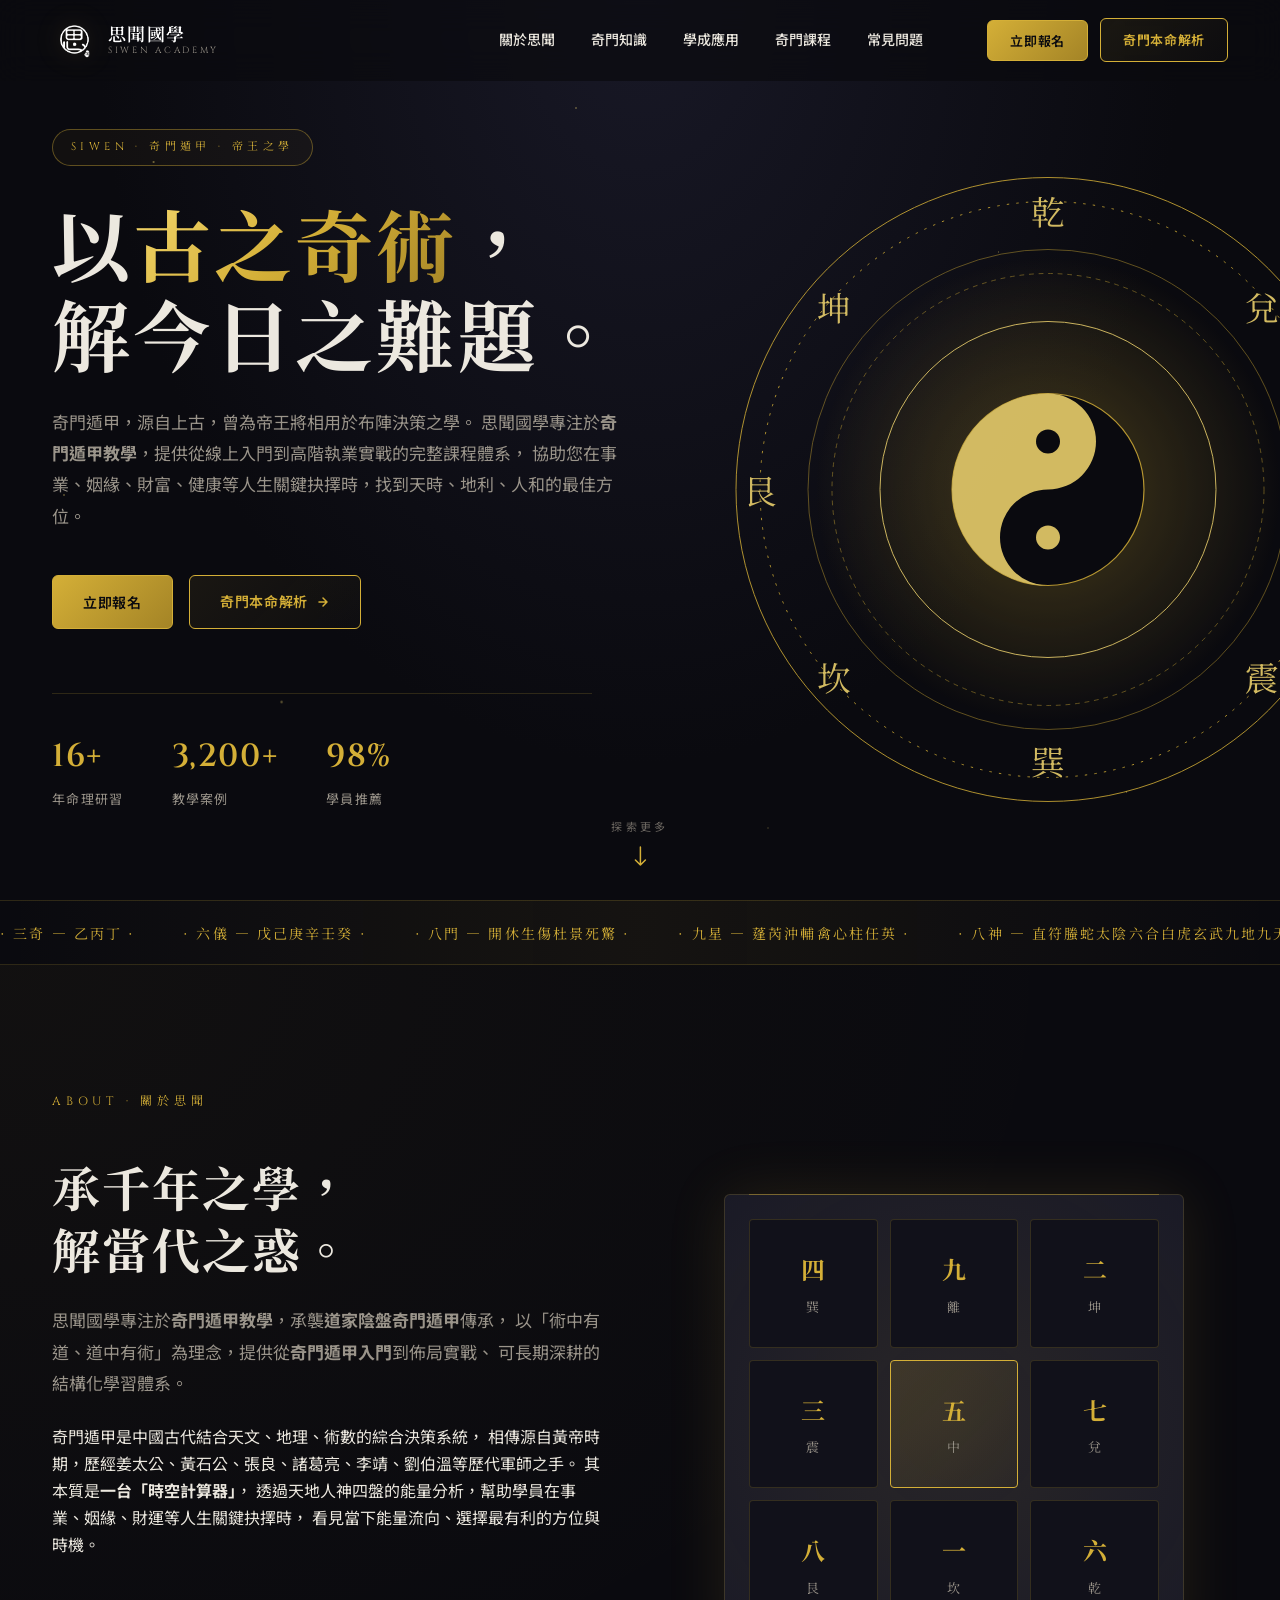
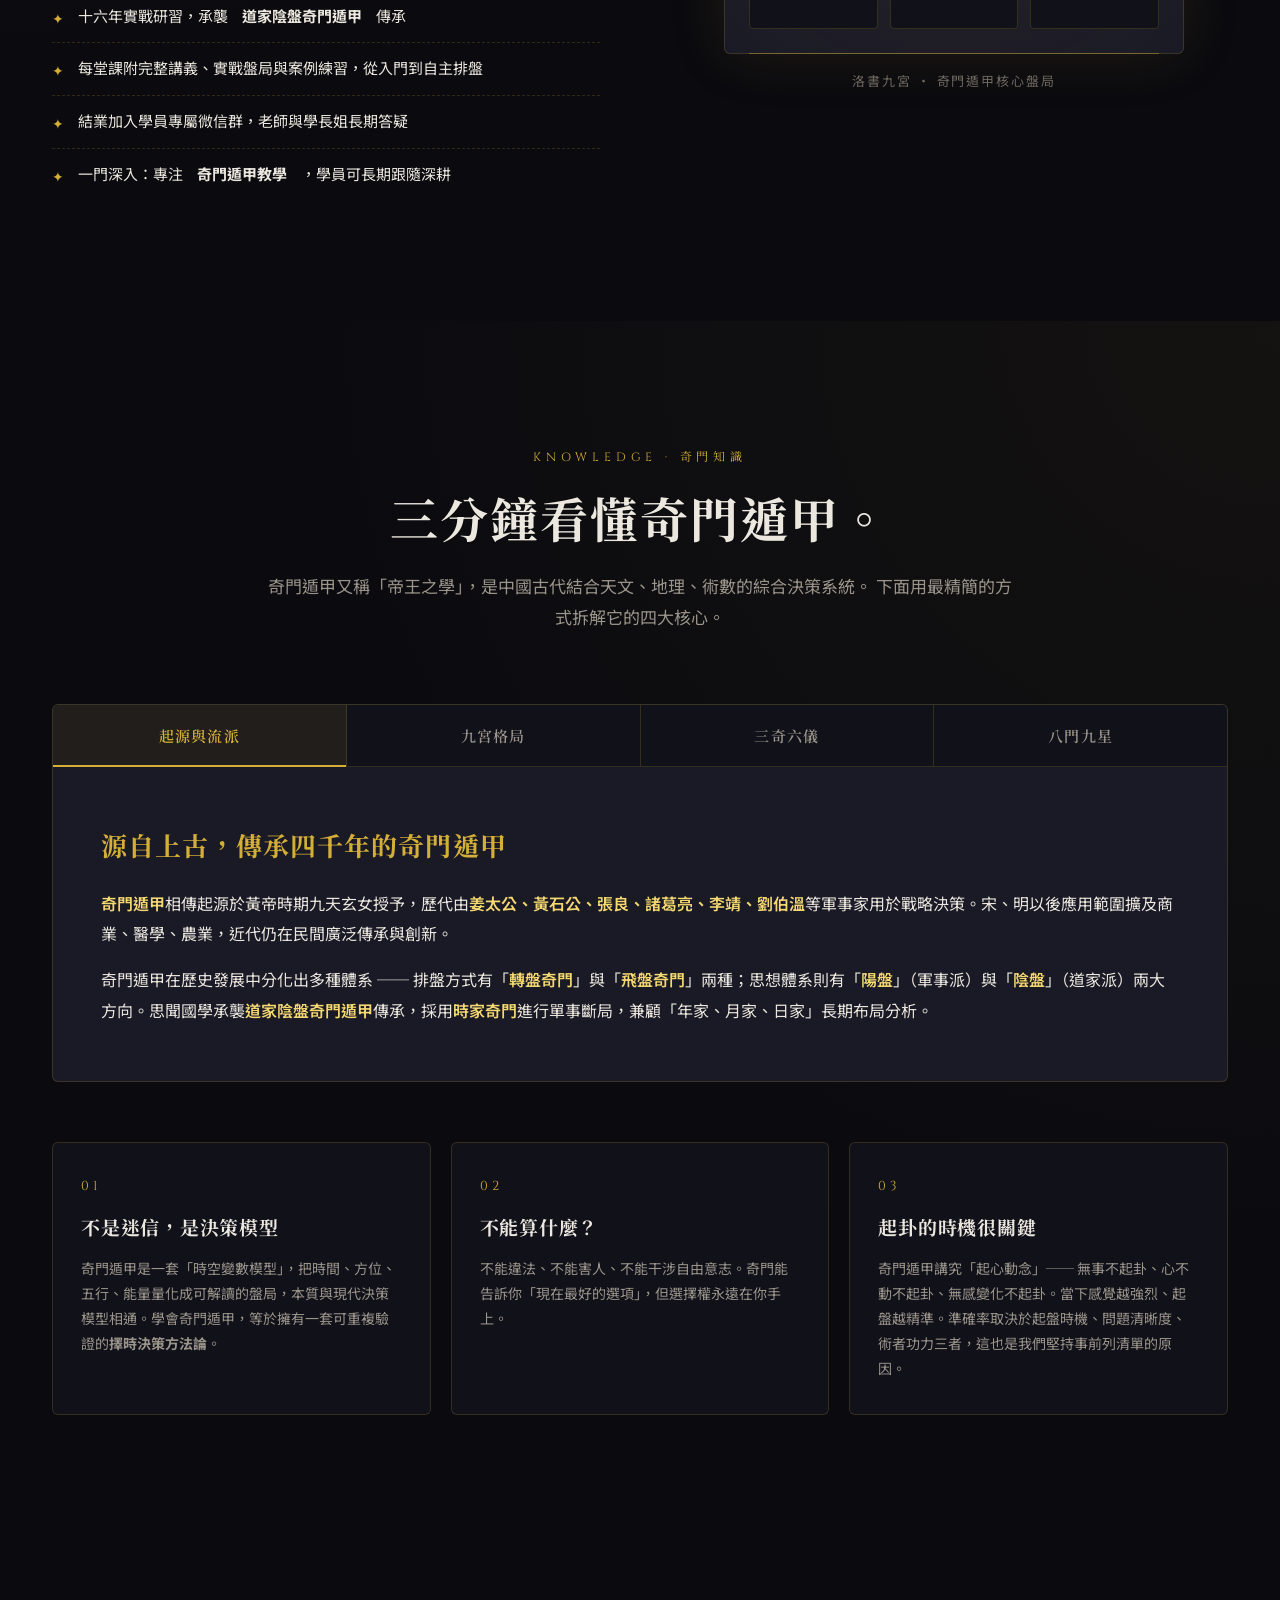
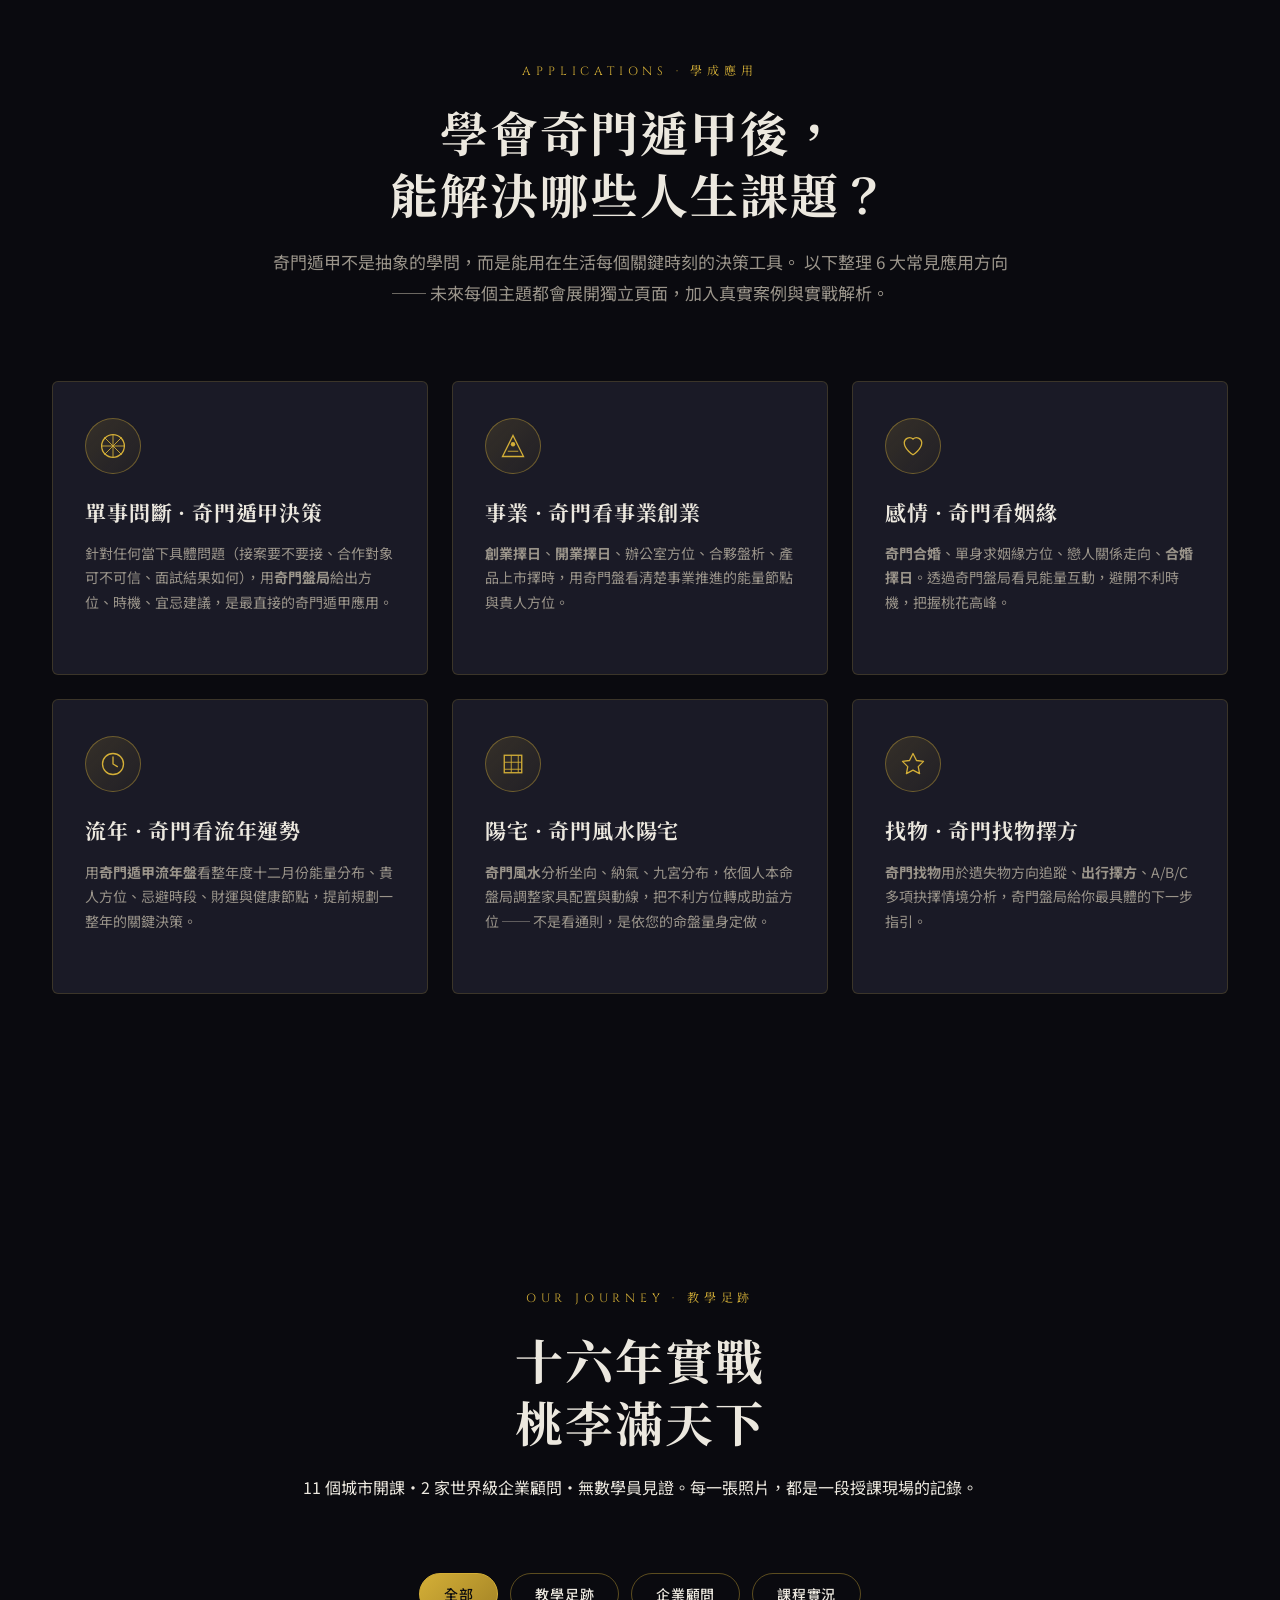
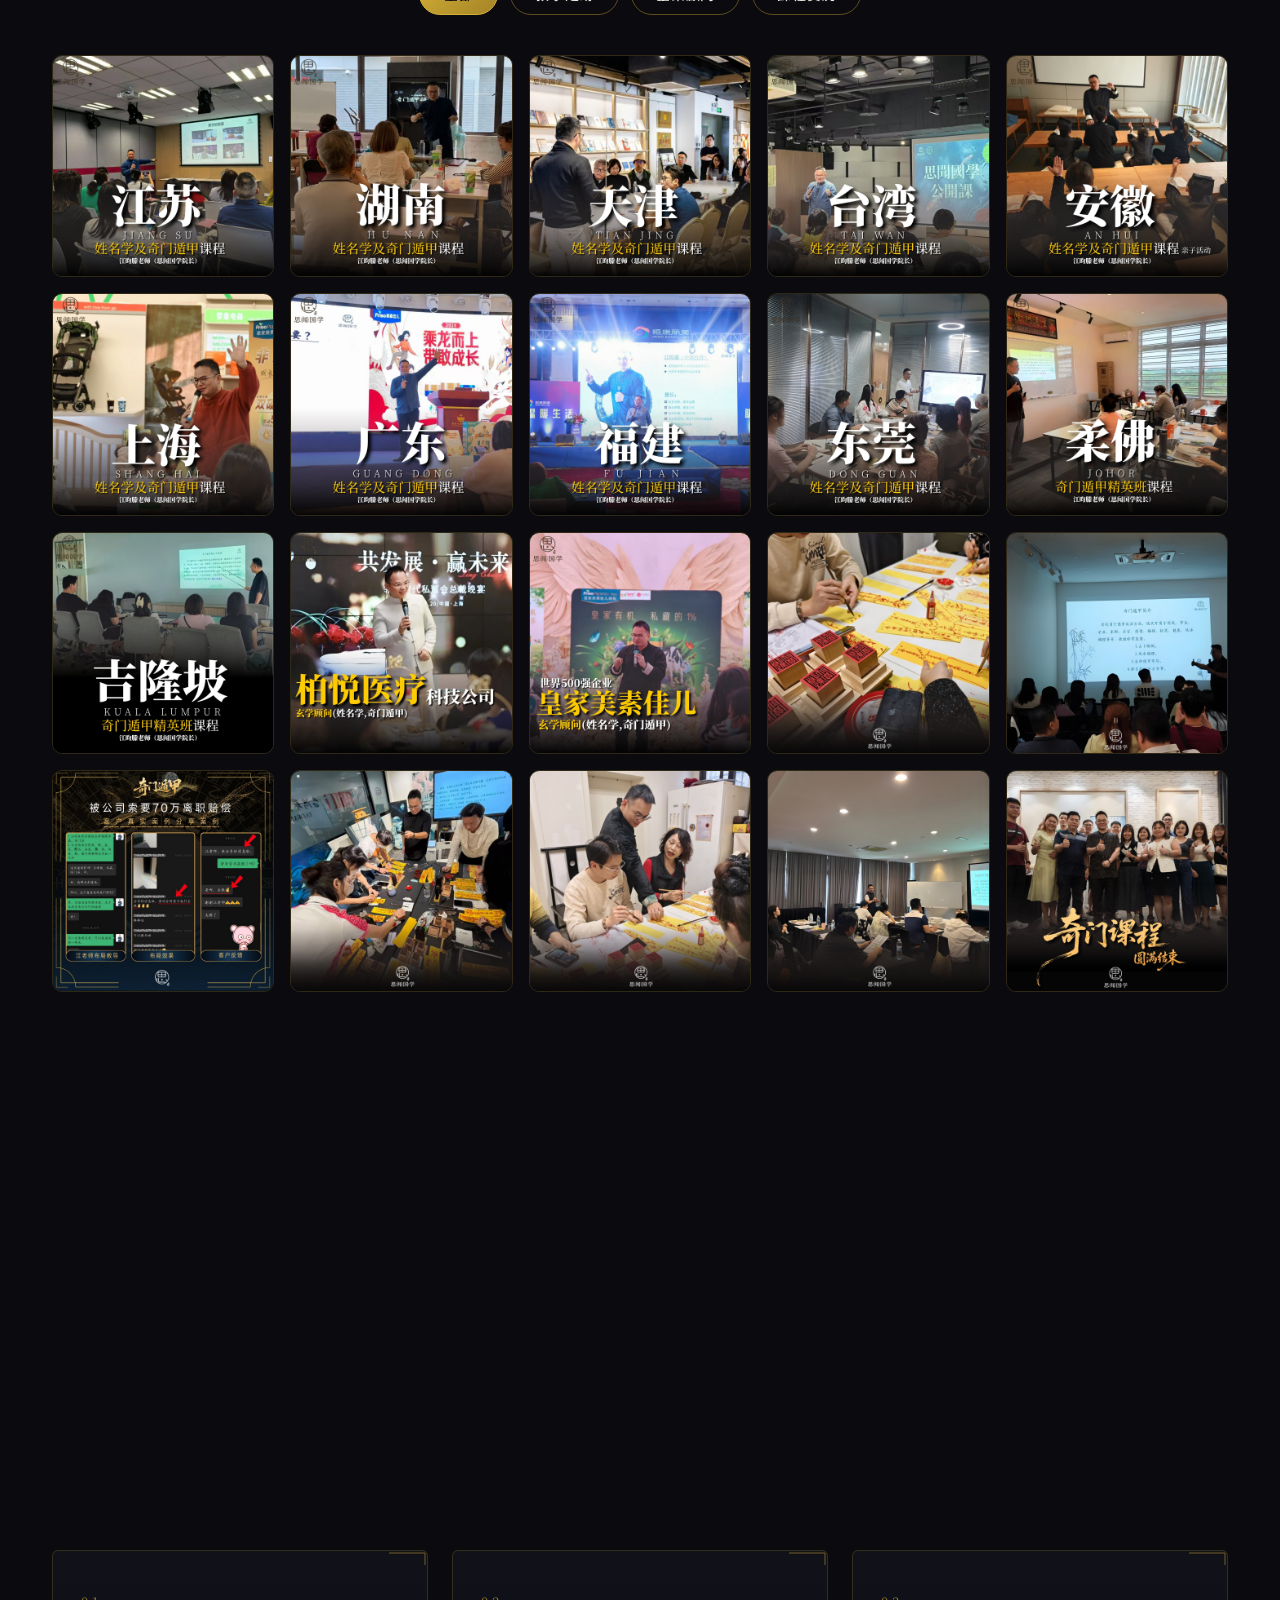
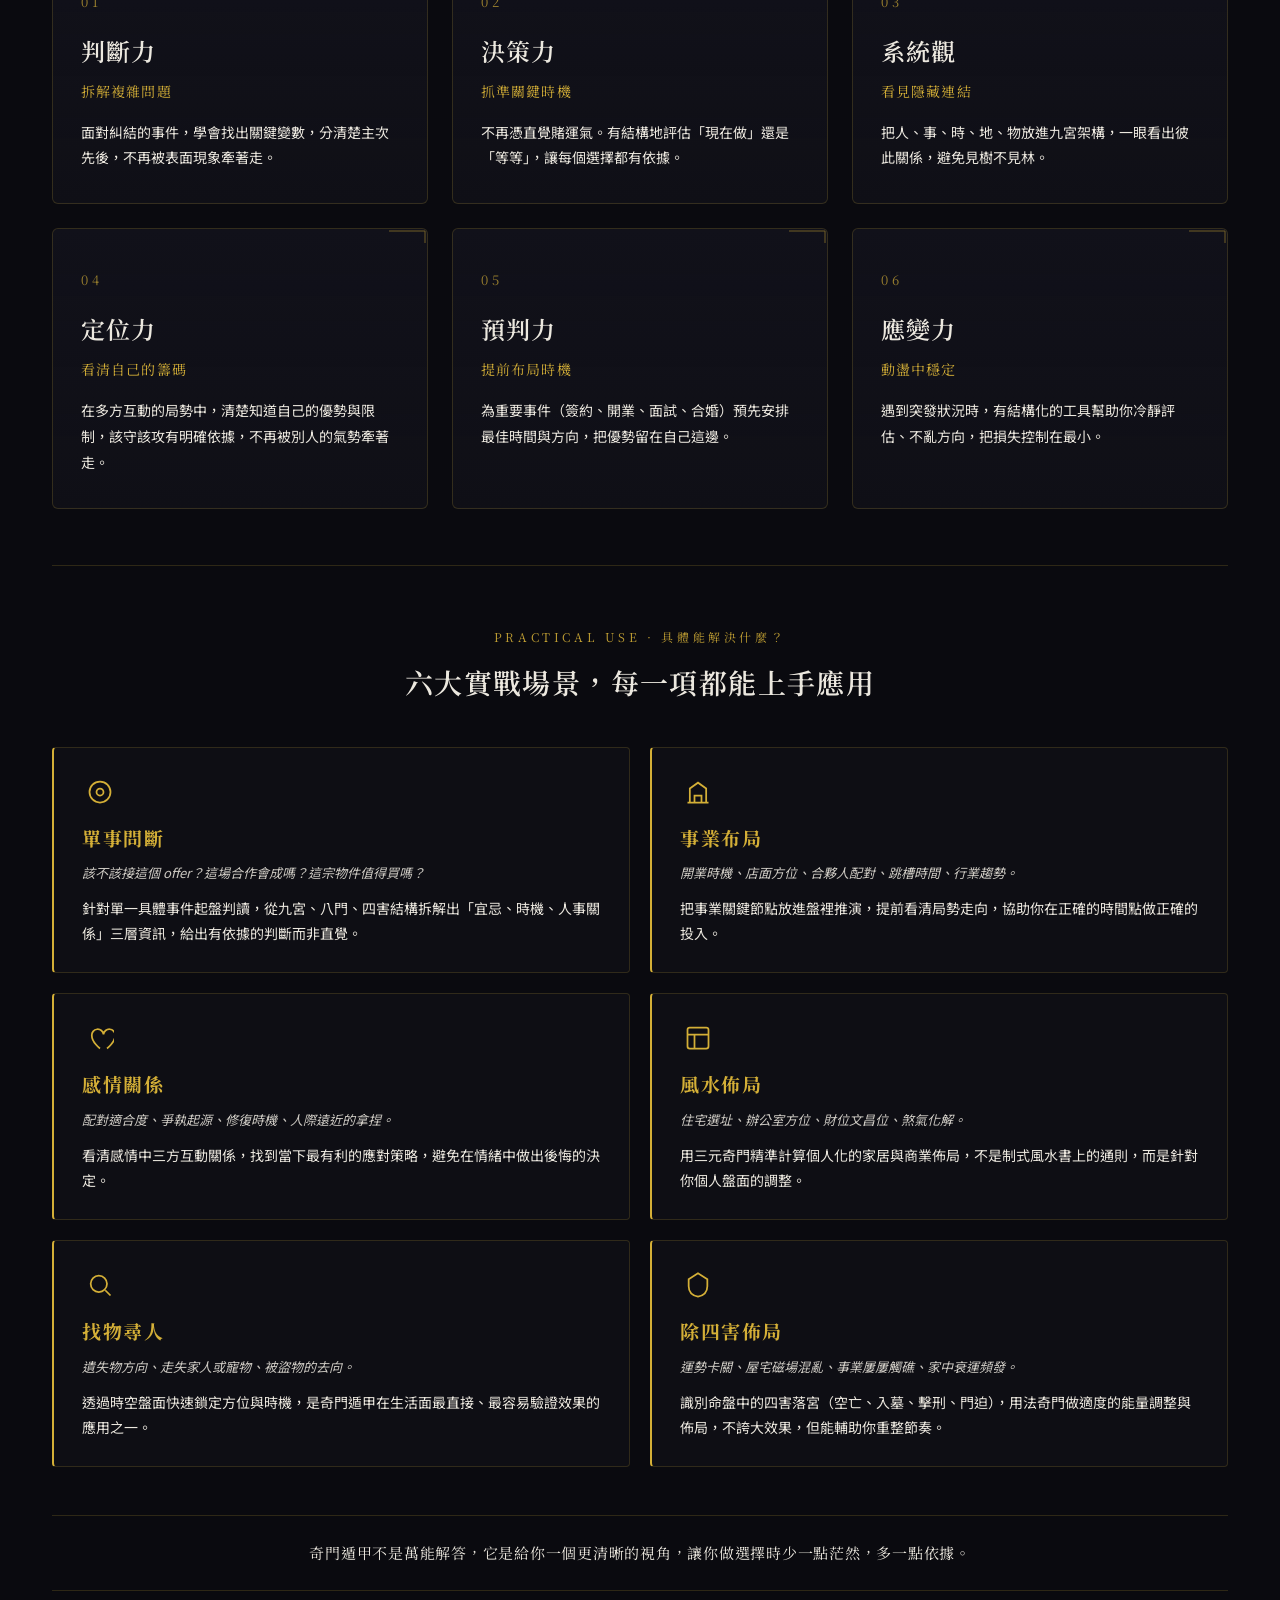
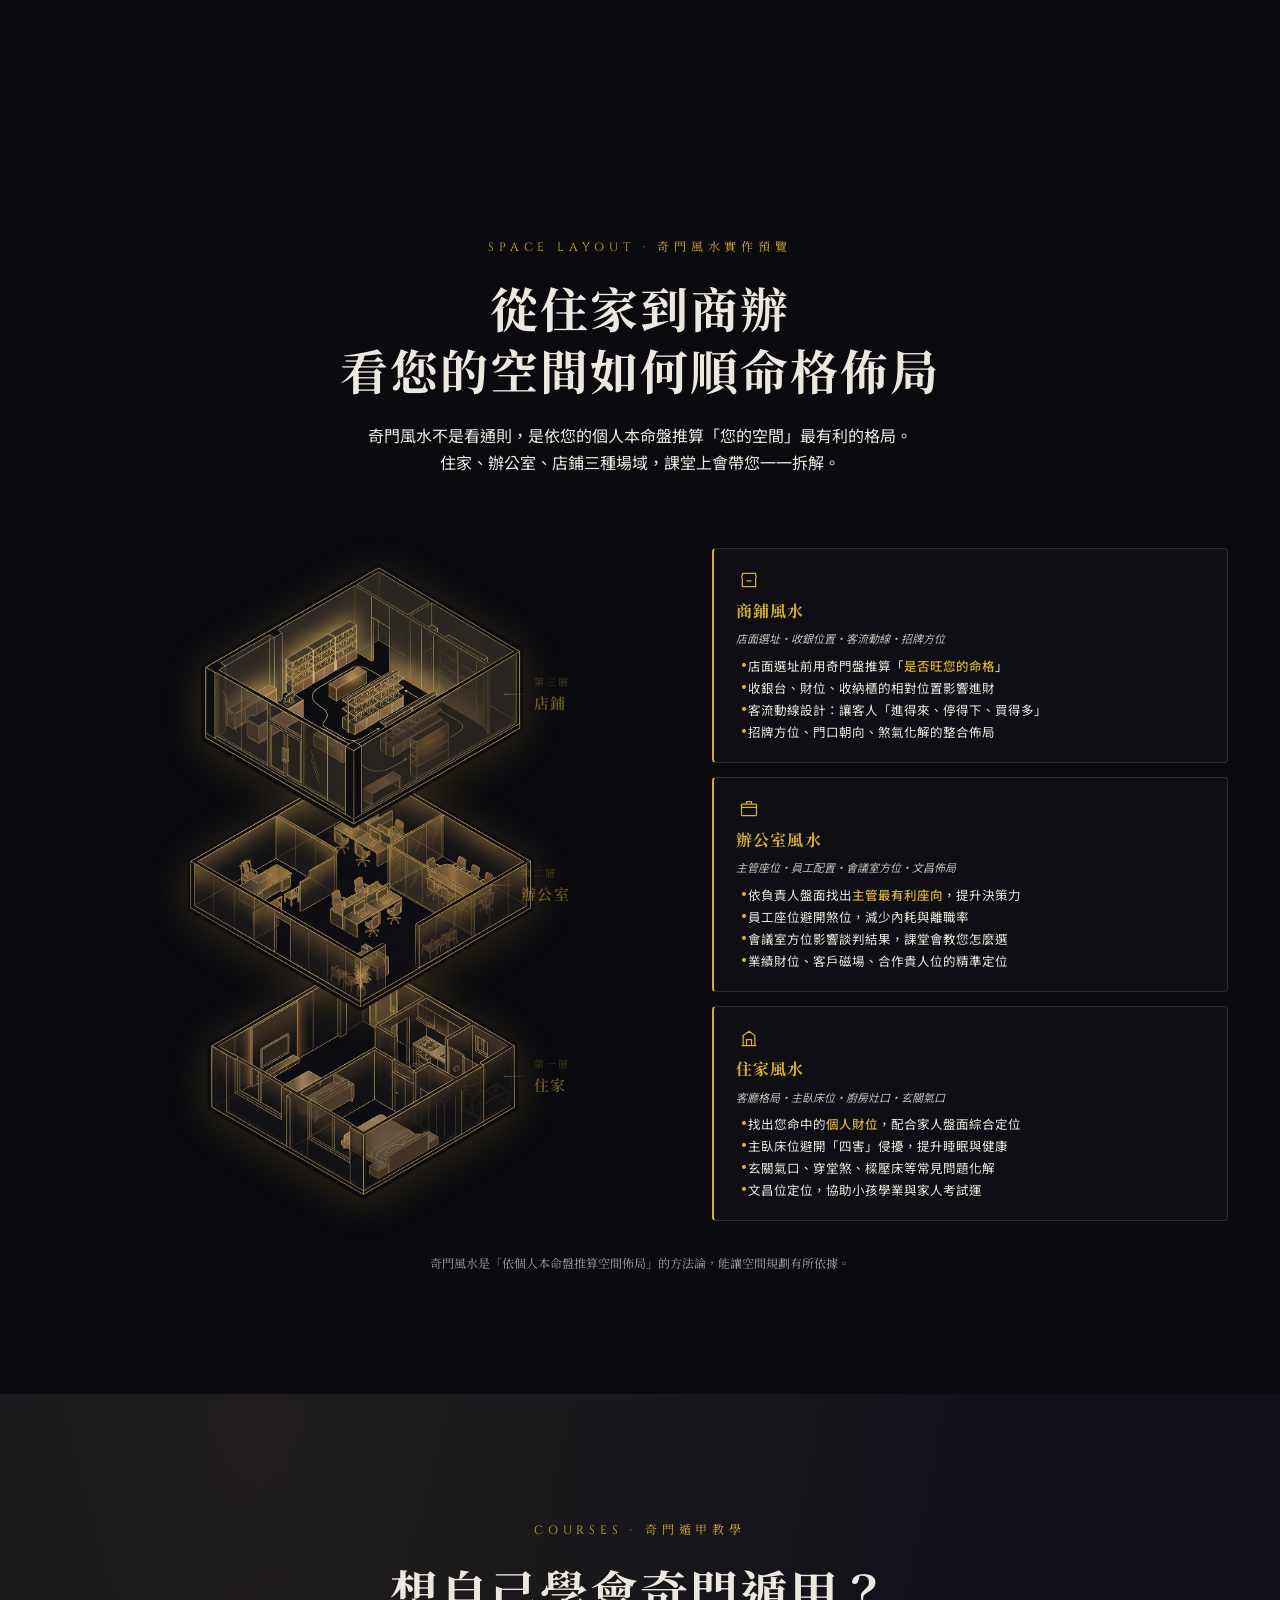
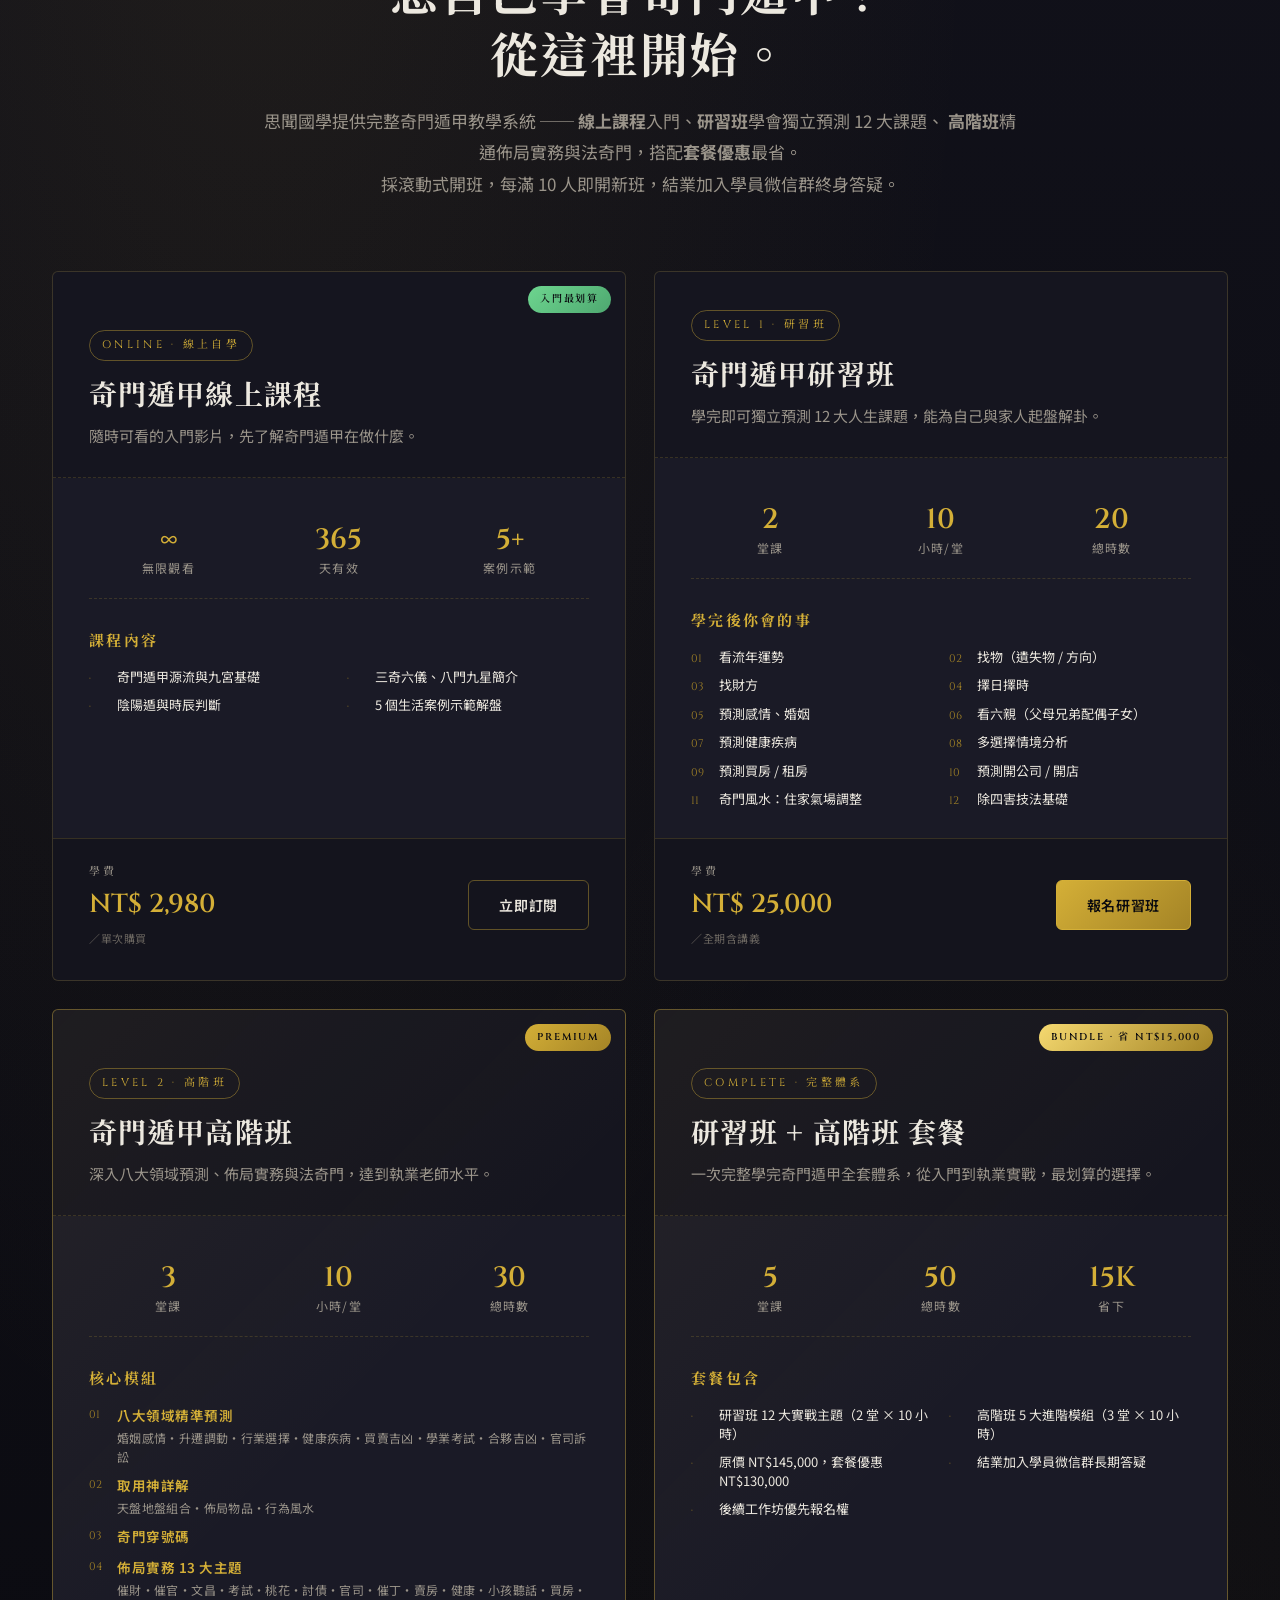
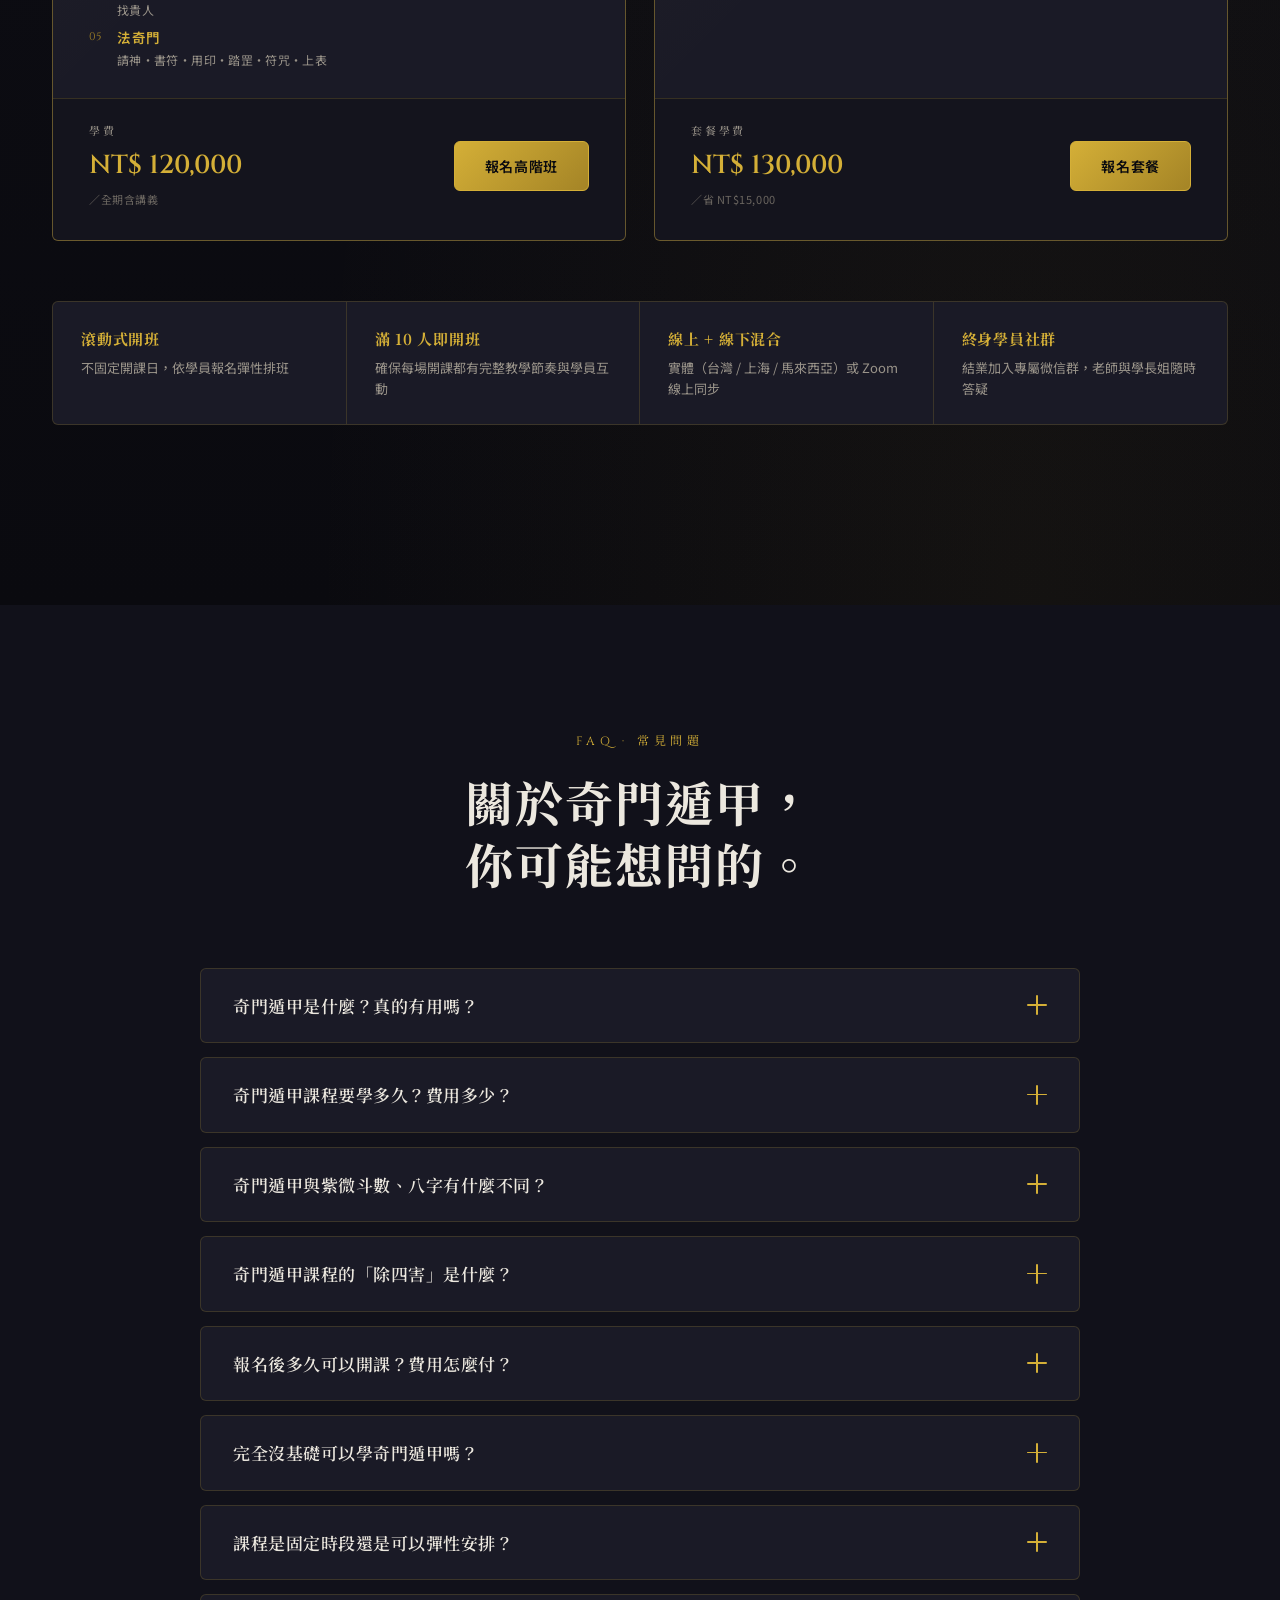
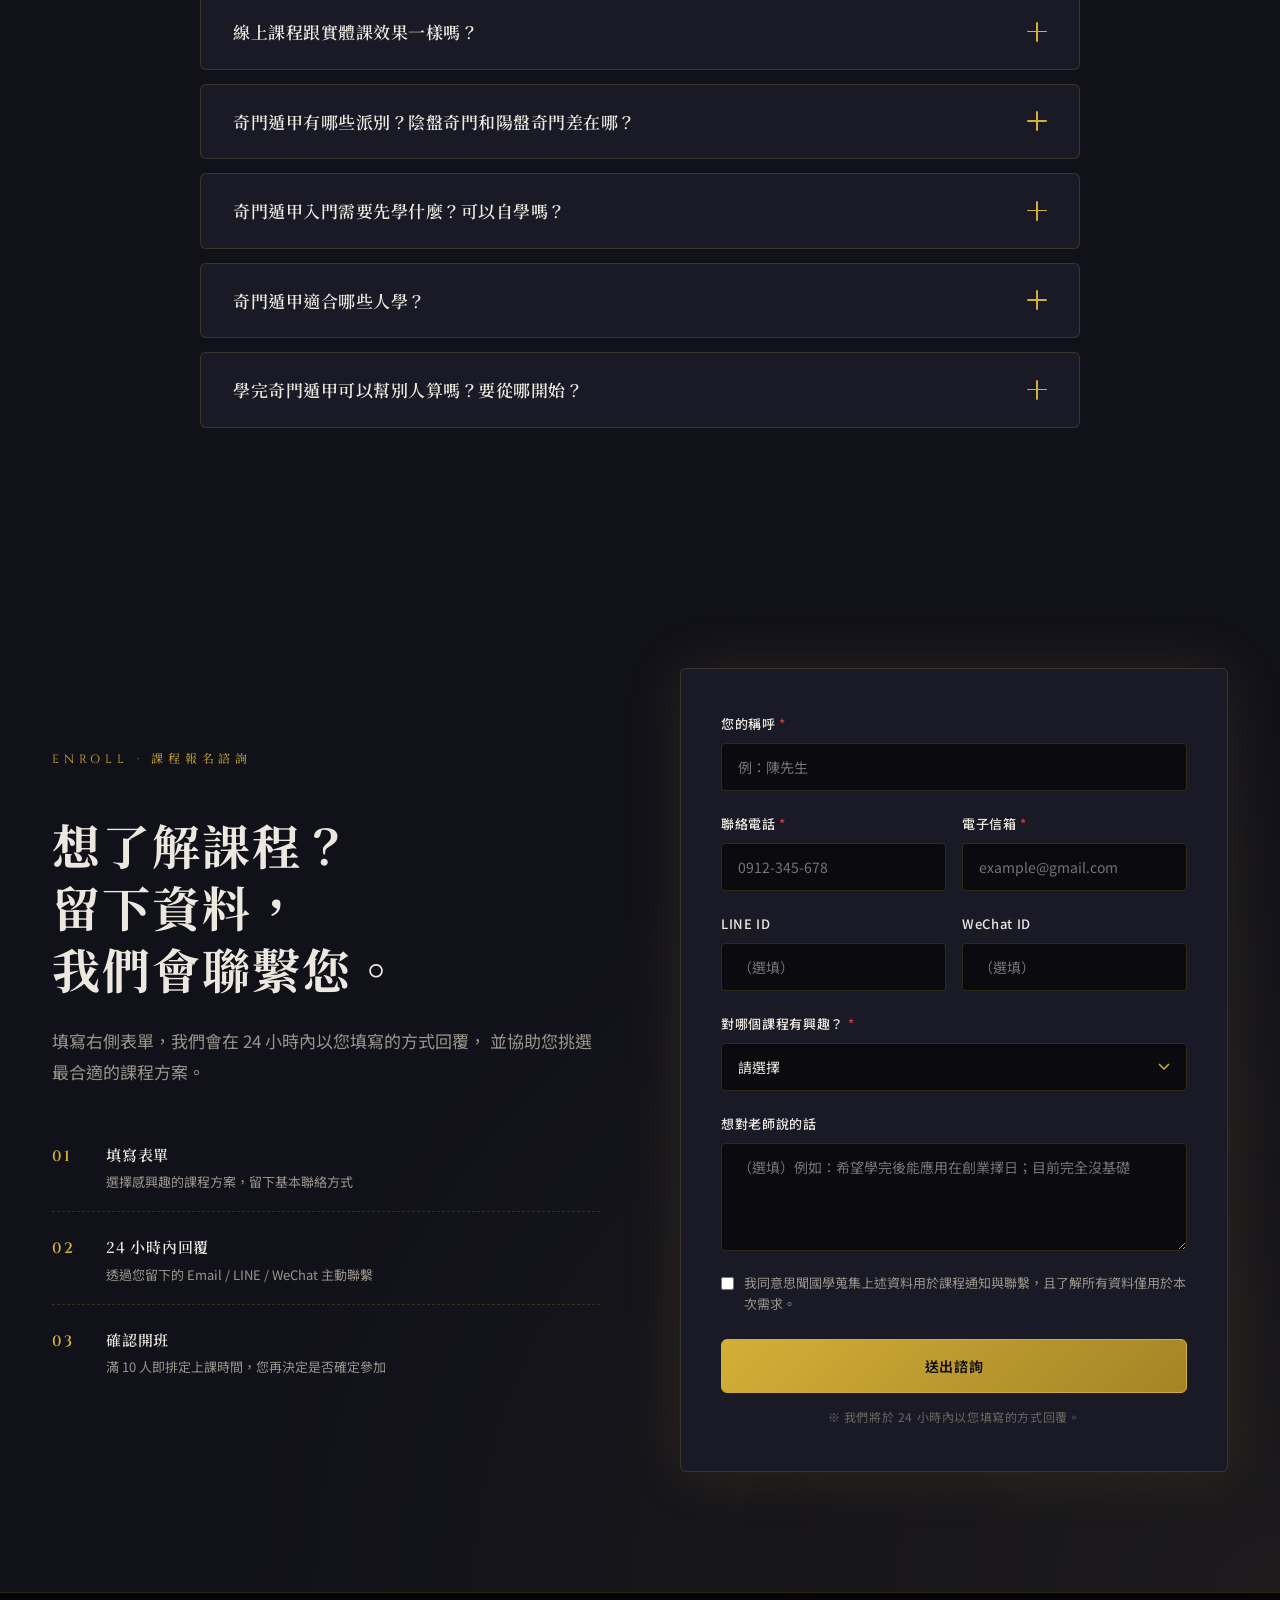
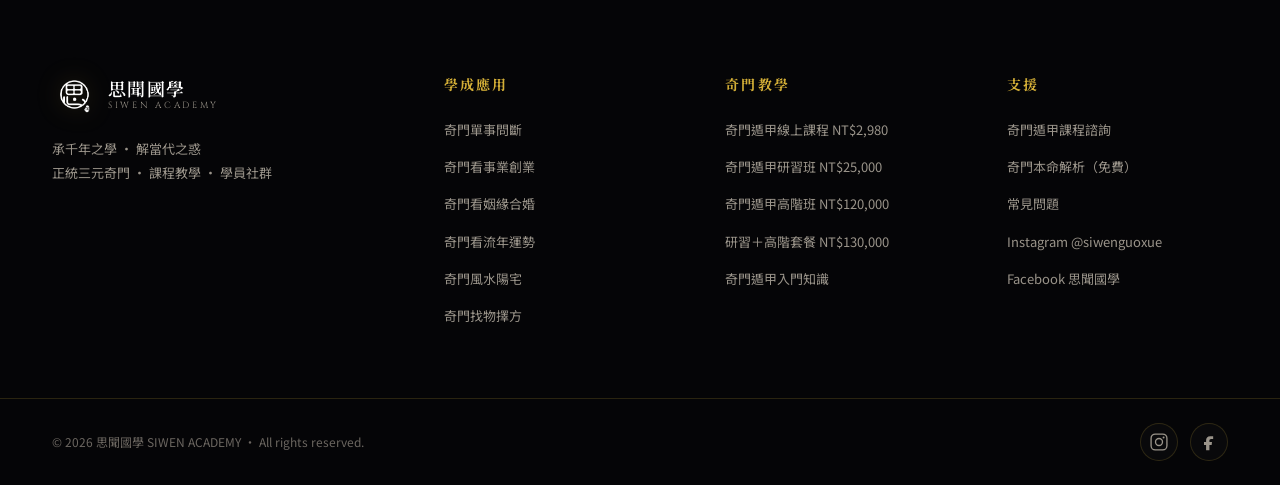
==== commit a4bc5a86: "Add files via upload" ====
--- a/index.html
+++ b/index.html
@@ -6,8 +6,8 @@
 
   <!-- ===== SEO 基礎 ===== -->
   <title>思聞國學 ｜ 奇門遁甲教學・線上課程／實體課｜正統三元奇門</title>
-  <meta name="description" content="思聞國學專營奇門遁甲教學。提供四種課程：線上課程 NT$2,980、研習班 NT$25,000、高階班 NT$120,000、套餐 NT$130,000。十六年實戰經驗，正統三元奇門傳承，學會獨立預測 12 大人生課題與佈局實務。" />
-  <meta name="keywords" content="奇門本命解析, 奇門遁甲, 奇門遁甲教學, 奇門遁甲課程, 奇門遁甲老師, 奇門遁甲學習, 奇門遁甲費用, 奇門遁甲推薦, 奇門遁甲開盤, 奇門遁甲解盤, 奇門遁甲除四害, 命理諮詢, 命理老師推薦, 占卜, 占卜推薦, 八卦, 九宮, 國學, 帝王學, 紫微斗數, 易經, 卜卦, 風水, 陽宅, 擇日, 創業擇日, 開業擇日, 合婚擇日, 姻緣合盤, 流年運勢, 三元奇門, 飛盤奇門, 時家奇門, 台北命理, 台北奇門遁甲, 思聞國學" />
+  <meta name="description" content="思聞國學專營奇門遁甲教學，承襲道家陰盤奇門遁甲傳承。提供線上課程 NT$2,980、研習班、高階班至 NT$130,000 套餐共四種方案，十六年實戰經驗。從奇門遁甲入門到精通，學會獨立排盤、奇門看流年、奇門看姻緣、創業擇日、奇門風水陽宅佈局，並可免費使用奇門本命解析工具。" />
+  <meta name="keywords" content="奇門本命解析, 奇門遁甲, 奇門遁甲教學, 奇門遁甲課程, 奇門遁甲老師, 學習奇門遁甲, 奇門遁甲入門, 自學奇門遁甲, 奇門遁甲費用, 奇門遁甲推薦, 奇門開盤, 奇門解盤, 奇門遁甲除四害, 奇門看流年, 奇門看姻緣, 奇門看財運, 奇門擇日, 奇門擇時, 奇門找物, 奇門合婚, 奇門風水, 奇門陽宅, 奇門決策, 陰盤奇門, 道家陰盤奇門, 三元奇門, 時家奇門, 轉盤奇門, 陽盤奇門, 創業擇日, 開業擇日, 合婚擇日, 姻緣合盤, 流年運勢, 命理解析, 八卦, 九宮, 國學, 帝王學, 台北奇門遁甲, 上海奇門遁甲, 馬來西亞奇門遁甲, 思聞國學, 思聞奇門" />
   <meta name="author" content="思聞國學 SIWEN ACADEMY" />
   <meta name="robots" content="index,follow,max-snippet:-1,max-image-preview:large,max-video-preview:-1" />
   <meta name="googlebot" content="index,follow" />
@@ -18,7 +18,7 @@
   <meta property="og:locale" content="zh_TW" />
   <meta property="og:site_name" content="思聞國學 SIWEN ACADEMY" />
   <meta property="og:title" content="思聞國學 ｜ 奇門遁甲教學・線上課程／實體課" />
-  <meta property="og:description" content="正統三元奇門教學｜十六年實戰｜四種課程方案 NT$2,980 ─ NT$130,000，學會 12 大實戰主題、佈局實務與法奇門。" />
+  <meta property="og:description" content="道家陰盤奇門遁甲教學｜十六年實戰｜四種課程方案 NT$2,980 ─ NT$130,000，學會獨立排盤、奇門看流年、奇門擇日、奇門風水陽宅佈局與法奇門。" />
   <meta property="og:url" content="https://siwen.site/" />
   <meta property="og:image" content="https://siwen.site/images/og-cover.jpg" />
 
@@ -66,7 +66,7 @@
       { "@type": "Country", "name": "新加坡" }
     ],
     "knowsAbout": [
-      "奇門遁甲", "三元奇門", "陰盤奇門", "飛盤奇門",
+      "奇門遁甲", "三元奇門", "陰盤奇門", "道家陰盤奇門",
       "命理諮詢", "風水佈局", "擇日學", "占卜",
       "本命解析", "流年運勢", "決策諮詢"
     ],
@@ -253,6 +253,38 @@
           "@type": "Answer",
           "text": "課程開班時間以老師排定的時段為主，採「滾動式開班」，沒有固定開課日。請填寫課程報名表留下聯絡方式，當老師確定下一期開班時段後，我們會主動以 LINE 或 Email 通知您，您再確認是否方便參加。結業後加入學員微信群，可長期向老師與學長姐發問。"
         }
+      },
+      {
+        "@type": "Question",
+        "name": "奇門遁甲有哪些派別？陰盤奇門和陽盤奇門差在哪？",
+        "acceptedAnswer": {
+          "@type": "Answer",
+          "text": "奇門遁甲在歷史上發展出多種體系，主要有「陽盤奇門」（軍事決策派）與「陰盤奇門」（道家修行派）兩大方向。排盤方式上又有「轉盤」（地支轉動）與「飛盤」（飛宮式）兩種。思聞國學承襲道家陰盤奇門遁甲體系。"
+        }
+      },
+      {
+        "@type": "Question",
+        "name": "奇門遁甲入門需要先學什麼？可以自學奇門遁甲嗎？",
+        "acceptedAnswer": {
+          "@type": "Answer",
+          "text": "奇門遁甲入門建議先有：(1) 十天干、十二地支背熟、(2) 九宮、八卦方位對應、(3) 五行生剋邏輯。研習班從這些基礎講起，不需先學過任何命理。自學奇門遁甲非不可行，但教科書版本繁雜（陰盤、陽盤、轉盤、飛盤體系不同），新手易混淆，建議跟隨單一師承學完整系統再延伸研究。"
+        }
+      },
+      {
+        "@type": "Question",
+        "name": "奇門遁甲適合哪些人學？",
+        "acceptedAnswer": {
+          "@type": "Answer",
+          "text": "學習奇門遁甲特別適合：(1) 創業者 / 中小企業主，用於開業擇日、合夥盤析；(2) 業務 / 銷售工作者，用於談判時機、貴人方位；(3) 命理愛好者，深化決策能力；(4) 對自己人生有掌控欲的人，想規劃流年、姻緣、置產時機。奇門遁甲是「決策工具」不是宿命論。"
+        }
+      },
+      {
+        "@type": "Question",
+        "name": "學完奇門遁甲可以幫別人算嗎？",
+        "acceptedAnswer": {
+          "@type": "Answer",
+          "text": "研習班結業後，學員已能獨立排盤並進行 12 大實戰主題的單事斷局（流年、姻緣、財運、健康、買房、開店等）。許多學員從家人朋友練起累積案例。希望進一步掌握奇門佈局實務（催財、催官、文昌、桃花等 13 大主題）與法奇門（請神、書符、踏罡、符咒），可進階上高階班。"
+        }
       }
     ]
   }
@@ -404,19 +436,22 @@
         <span class="section-label">ABOUT · 關於思聞</span>
         <h2 class="section-title">承千年之學，<br/>解當代之惑。</h2>
         <p class="lead">
-          思聞國學專注於<strong>奇門遁甲教學</strong>，以「術中有道、道中有術」為理念，
-          提供結構化、可實戰、可長期深耕的學習體系。
+          思聞國學專注於<strong>奇門遁甲教學</strong>，承襲<strong>道家陰盤奇門遁甲</strong>傳承，
+          以「術中有道、道中有術」為理念，提供從<strong>奇門遁甲入門</strong>到佈局實戰、
+          可長期深耕的結構化學習體系。
         </p>
         <p>
-          我們相信命理不是宿命，而是一張地圖。
-          透過奇門遁甲的時空盤局，幫助你看見當下能量的流向、
-          選擇最有利的方位與時機，讓決策更從容、更精準。
+          奇門遁甲是中國古代結合天文、地理、術數的綜合決策系統，
+          相傳源自黃帝時期，歷經姜太公、黃石公、張良、諸葛亮、李靖、劉伯溫等歷代軍師之手。
+          其本質是<strong>一台「時空計算器」</strong>，
+          透過天地人神四盤的能量分析，幫助學員在事業、姻緣、財運等人生關鍵抉擇時，
+          看見當下能量流向、選擇最有利的方位與時機。
         </p>
         <ul class="check-list">
-          <li><span class="check">✦</span>十六年實戰研習，師承正統三元奇門</li>
-          <li><span class="check">✦</span>每堂課附完整講義、實戰盤局與案例練習</li>
+          <li><span class="check">✦</span>十六年實戰研習，承襲<strong>道家陰盤奇門遁甲</strong>傳承</li>
+          <li><span class="check">✦</span>每堂課附完整講義、實戰盤局與案例練習，從入門到自主排盤</li>
           <li><span class="check">✦</span>結業加入學員專屬微信群，老師與學長姐長期答疑</li>
-          <li><span class="check">✦</span>一門深入：專注奇門遁甲教學，學員可長期跟隨深耕</li>
+          <li><span class="check">✦</span>一門深入：專注<strong>奇門遁甲教學</strong>，學員可長期跟隨深耕</li>
         </ul>
       </div>
       <div class="col-visual reveal">
@@ -458,20 +493,20 @@
         </div>
         <div class="tab-panels">
           <div class="tab-panel active" id="t1" role="tabpanel">
-            <h3>源自上古，傳承四千年</h3>
-            <p>傳說奇門遁甲起源於黃帝時期九天玄女授予，歷經姜太公、張良、諸葛亮、劉伯溫等歷代軍師之手，主要分為「三元奇門」（轉盤式）與「飛盤奇門」（飛宮式）兩大流派。</p>
-            <p>思聞國學主修三元奇門，輔以飛盤對照，採用「時家奇門」進行單事斷局，同時兼顧「年家、月家、日家」做長期布局分析。</p>
+            <h3>源自上古，傳承四千年的奇門遁甲</h3>
+            <p><strong>奇門遁甲</strong>相傳起源於黃帝時期九天玄女授予，歷代由<strong>姜太公、黃石公、張良、諸葛亮、李靖、劉伯溫</strong>等軍事家用於戰略決策。宋、明以後應用範圍擴及商業、醫學、農業，近代仍在民間廣泛傳承與創新。</p>
+            <p>奇門遁甲在歷史發展中分化出多種體系 ── 排盤方式有「<strong>轉盤奇門</strong>」與「<strong>飛盤奇門</strong>」兩種；思想體系則有「<strong>陽盤</strong>」（軍事派）與「<strong>陰盤</strong>」（道家派）兩大方向。思聞國學承襲<strong>道家陰盤奇門遁甲</strong>傳承，採用<strong>時家奇門</strong>進行單事斷局，兼顧「年家、月家、日家」長期布局分析。</p>
           </div>
           <div class="tab-panel" id="t2" role="tabpanel">
-            <h3>九宮為盤，八卦為骨</h3>
+            <h3>九宮為盤，八卦為骨，四盤合一</h3>
             <p>九宮源自《洛書》：「戴九履一，左三右七，二四為肩，六八為足，五居中央」，每一宮對應一個方位、一個八卦、一個數字、一個五行屬性。</p>
-            <p>排盤時，將「三奇六儀、八門、九星、八神」按時辰循環安入九宮，形成當時當下的時空能量分布圖。盤局即決策參考。</p>
+            <p>排盤時，將「三奇六儀、八門、九星、八神」按時辰循環安入九宮，形成<strong>天、地、人、神四盤</strong>合一的時空能量分布圖。透過四盤分析，可預測事物能量場的變化，盤局即<strong>當下時空的決策參考</strong>。</p>
           </div>
           <div class="tab-panel" id="t3" role="tabpanel">
             <h3>三奇至吉，六儀為儀</h3>
             <p><strong>三奇</strong>：乙（日奇）、丙（月奇）、丁（星奇），主吉祥、貴人、機遇。</p>
             <p><strong>六儀</strong>：戊、己、庚、辛、壬、癸，分別代表六甲遁藏之位，主事物之常態與基本盤面。</p>
-            <p>三奇得使、奇門相合，是奇門遁甲中最重要的吉格之一，常作為擇日、出行、談判時的關鍵參考。</p>
+            <p>三奇得使、奇門相合，是奇門遁甲中最重要的吉格之一，常作為<strong>奇門擇日</strong>、<strong>出行擇時</strong>、<strong>創業擇日</strong>、談判時的關鍵參考。學會奇門遁甲後，無論<strong>開業擇日</strong>或<strong>合婚擇日</strong>都能自己起盤判斷。</p>
           </div>
           <div class="tab-panel" id="t4" role="tabpanel">
             <h3>八門定動向，九星觀氣勢</h3>
@@ -485,8 +520,8 @@
       <div class="kb-cards">
         <div class="kb-card reveal">
           <span class="kb-num">01</span>
-          <h4>不是迷信，是模型</h4>
-          <p>奇門遁甲是一套「時空變數模型」，把時間、方位、五行、能量量化成可解讀的盤局，本質與現代決策模型相通。</p>
+          <h4>不是迷信，是決策模型</h4>
+          <p>奇門遁甲是一套「時空變數模型」，把時間、方位、五行、能量量化成可解讀的盤局，本質與現代決策模型相通。學會奇門遁甲，等於擁有一套可重複驗證的<strong>擇時決策方法論</strong>。</p>
         </div>
         <div class="kb-card reveal">
           <span class="kb-num">02</span>
@@ -495,8 +530,8 @@
         </div>
         <div class="kb-card reveal">
           <span class="kb-num">03</span>
-          <h4>準確率取決於什麼？</h4>
-          <p>取決於起盤時機、問題清晰度、術者功力三者。模糊的問題只能得到模糊的答案，這也是我們堅持事前列清單的原因。</p>
+          <h4>起卦的時機很關鍵</h4>
+          <p>奇門遁甲講究「起心動念」── 無事不起卦、心不動不起卦、無感變化不起卦。當下感覺越強烈、起盤越精準。準確率取決於起盤時機、問題清晰度、術者功力三者，這也是我們堅持事前列清單的原因。</p>
         </div>
       </div>
     </div>
@@ -519,48 +554,48 @@
           <div class="card-icon">
             <svg viewBox="0 0 32 32"><circle cx="16" cy="16" r="13" fill="none" stroke="currentColor" stroke-width="1.5"/><path d="M16 3v26M3 16h26M6 6l20 20M26 6L6 26" stroke="currentColor" stroke-width="1" fill="none"/></svg>
           </div>
-          <h3>單事問斷</h3>
-          <p>針對任何當下具體問題（接案要不要接、合作對象可不可信、面試結果如何），起一個盤局給出方位、時機、宜忌建議。</p>
+          <h3>單事問斷 · 奇門遁甲決策</h3>
+          <p>針對任何當下具體問題（接案要不要接、合作對象可不可信、面試結果如何），用<strong>奇門盤局</strong>給出方位、時機、宜忌建議，是最直接的奇門遁甲應用。</p>
         </article>
 
         <article class="service-card reveal" data-delay="80">
           <div class="card-icon">
             <svg viewBox="0 0 32 32"><path d="M4 28 L16 4 L28 28 Z" fill="none" stroke="currentColor" stroke-width="1.5"/><path d="M10 22 L22 22" stroke="currentColor" stroke-width="1"/><circle cx="16" cy="14" r="2.5" fill="currentColor"/></svg>
           </div>
-          <h3>事業 · 創業布局</h3>
-          <p>新公司開業擇時、辦公室方位、合夥盤析、產品上市時機，看清楚事業推進的能量節點與貴人方位。</p>
+          <h3>事業 · 奇門看事業創業</h3>
+          <p><strong>創業擇日</strong>、<strong>開業擇日</strong>、辦公室方位、合夥盤析、產品上市擇時，用奇門盤看清楚事業推進的能量節點與貴人方位。</p>
         </article>
 
         <article class="service-card reveal" data-delay="160">
           <div class="card-icon">
             <svg viewBox="0 0 32 32"><path d="M16 26s-10-6-10-14a6 6 0 0 1 10-4 6 6 0 0 1 10 4c0 8-10 14-10 14z" fill="none" stroke="currentColor" stroke-width="1.5"/></svg>
           </div>
-          <h3>感情 · 姻緣合盤</h3>
-          <p>單身求姻緣方位、戀人關係走向、合婚擇日。透過盤局看見能量互動，避開不利時機，把握桃花高峰。</p>
+          <h3>感情 · 奇門看姻緣</h3>
+          <p><strong>奇門合婚</strong>、單身求姻緣方位、戀人關係走向、<strong>合婚擇日</strong>。透過奇門盤局看見能量互動，避開不利時機，把握桃花高峰。</p>
         </article>
 
         <article class="service-card reveal" data-delay="240">
           <div class="card-icon">
             <svg viewBox="0 0 32 32"><circle cx="16" cy="16" r="12" fill="none" stroke="currentColor" stroke-width="1.5"/><path d="M16 8v8l5 3" stroke="currentColor" stroke-width="1.5" fill="none" stroke-linecap="round"/></svg>
           </div>
-          <h3>流年 · 年度運勢</h3>
-          <p>整年度十二月份能量分布、貴人方位、忌避時段、財運與健康節點，提前規劃一整年的關鍵決策。</p>
+          <h3>流年 · 奇門看流年運勢</h3>
+          <p>用<strong>奇門遁甲流年盤</strong>看整年度十二月份能量分布、貴人方位、忌避時段、財運與健康節點，提前規劃一整年的關鍵決策。</p>
         </article>
 
         <article class="service-card reveal" data-delay="320">
           <div class="card-icon">
             <svg viewBox="0 0 32 32"><rect x="6" y="6" width="20" height="20" fill="none" stroke="currentColor" stroke-width="1.5"/><path d="M6 14h20M6 22h20M14 6v20M22 6v20" stroke="currentColor" stroke-width="1"/></svg>
           </div>
-          <h3>陽宅 · 居家氣場</h3>
-          <p>分析坐向、納氣、九宮分布，依奇門盤局調整家具配置與動線，把不利方位轉成助益方位。</p>
+          <h3>陽宅 · 奇門風水陽宅</h3>
+          <p><strong>奇門風水</strong>分析坐向、納氣、九宮分布，依個人本命盤局調整家具配置與動線，把不利方位轉成助益方位 ── 不是看通則，是依您的命盤量身定做。</p>
         </article>
 
         <article class="service-card reveal" data-delay="400">
           <div class="card-icon">
             <svg viewBox="0 0 32 32"><path d="M16 4l4 8 8 1-6 6 1.5 8-7.5-4-7.5 4 1.5-8-6-6 8-1z" fill="none" stroke="currentColor" stroke-width="1.5" stroke-linejoin="round"/></svg>
           </div>
-          <h3>找物 · 多選擇判斷</h3>
-          <p>遺失物方向追蹤、出行擇方、A/B/C 多項抉擇情境分析，奇門盤局給你最具體的下一步指引。</p>
+          <h3>找物 · 奇門找物擇方</h3>
+          <p><strong>奇門找物</strong>用於遺失物方向追蹤、<strong>出行擇方</strong>、A/B/C 多項抉擇情境分析，奇門盤局給你最具體的下一步指引。</p>
         </article>
       </div>
     </div>
@@ -902,7 +937,7 @@
       </div>
 
       <p class="fs-stack-disclaimer">
-        <em>奇門風水是「依個人本命盤推算空間佈局」的方法論，不保證效果，但能讓空間規劃有所依據。</em>
+        <em>奇門風水是「依個人本命盤推算空間佈局」的方法論，能讓空間規劃有所依據。</em>
       </p>
     </div>
   </section>
@@ -1194,6 +1229,46 @@
             <p>兩種模式內容不同。線下實體課可與老師面對面互動提問、白板演示、現場排盤練習，適合想深度學習奇門遁甲的學員；線上課程為老師預先錄製的精華影片，上架於 PressPlay Academy 平台，購買後可隨時重複觀看，適合想先入門了解奇門遁甲的人。如要扎實學會，建議優先選擇線下課程；想先了解奇門是什麼，可從線上影片開始。</p>
           </div>
         </details>
+
+        <details class="faq-item reveal">
+          <summary>
+            <span class="q">奇門遁甲有哪些派別？陰盤奇門和陽盤奇門差在哪？</span>
+            <span class="caret"></span>
+          </summary>
+          <div class="a">
+            <p>奇門遁甲在歷史發展中分化出多種體系：思想體系上有「<strong>陽盤奇門</strong>」（軍事決策派）與「<strong>陰盤奇門</strong>」（道家修行派）兩大方向；排盤方式上又有「<strong>轉盤</strong>」（地支整盤循環）與「<strong>飛盤</strong>」（九宮飛宮）兩種。思聞國學承襲<strong>道家陰盤奇門遁甲</strong>傳承。</p>
+          </div>
+        </details>
+
+        <details class="faq-item reveal">
+          <summary>
+            <span class="q">奇門遁甲入門需要先學什麼？可以自學嗎？</span>
+            <span class="caret"></span>
+          </summary>
+          <div class="a">
+            <p><strong>奇門遁甲入門</strong>建議先有以下三項基礎：（1）<strong>十天干、十二地支</strong>背熟、（2）<strong>九宮、八卦方位</strong>對應關係、（3）<strong>五行生剋</strong>邏輯。研習班會從這些基礎講起，不需先學過任何命理。<strong>自學奇門遁甲</strong>並非不可行，但坊間教科書版本繁雜（陰盤、陽盤、轉盤、飛盤體系不同），新手容易混淆。建議跟隨單一師承學完整系統再延伸研究，事半功倍。</p>
+          </div>
+        </details>
+
+        <details class="faq-item reveal">
+          <summary>
+            <span class="q">奇門遁甲適合哪些人學？</span>
+            <span class="caret"></span>
+          </summary>
+          <div class="a">
+            <p><strong>學習奇門遁甲</strong>特別適合幾類人：（1）<strong>創業者 / 中小企業主</strong> ── 用於開業擇日、合夥盤析、產品上市擇時；（2）<strong>業務 / 銷售工作者</strong> ── 用於談判時機、客戶磁場、貴人方位；（3）<strong>命理愛好者</strong> ── 學過八字、紫微想再深化決策能力；（4）<strong>對自己人生有掌控欲的人</strong> ── 想提前規劃流年、姻緣、置產時機。奇門遁甲是「決策工具」不是宿命論，越在意自己選擇的人，越會體會到它的價值。</p>
+          </div>
+        </details>
+
+        <details class="faq-item reveal">
+          <summary>
+            <span class="q">學完奇門遁甲可以幫別人算嗎？要從哪開始？</span>
+            <span class="caret"></span>
+          </summary>
+          <div class="a">
+            <p>研習班結業後，學員已能<strong>獨立排盤</strong>並進行 12 大實戰主題的單事斷局（流年、姻緣、財運、健康、買房、開店等）。許多學員會先從家人朋友練起，累積案例後逐步深化。如希望進一步掌握<strong>奇門佈局實務</strong>（催財、催官、文昌、桃花等 13 大主題）與<strong>法奇門</strong>（請神、書符、踏罡、符咒），可進階上高階班。思聞國學的教學系統設計就是讓學員一步步從「看盤」到「布局」到「實戰」，逐級扎實。</p>
+          </div>
+        </details>
       </div>
     </div>
   </section>
@@ -1292,7 +1367,7 @@
     <div class="container footer-inner">
       <div class="f-brand">
         <div class="logo">
-          <img class="logo-mark" src="images/logo.png" alt="思聞國學 logo" width="44" height="44" />
+          <img class="logo-mark" src="images/logo.png" alt="思聞國學 SIWEN ACADEMY 奇門遁甲教學 logo" width="44" height="44" />
           <span class="logo-text">
             <span class="logo-zh">思聞國學</span>
             <span class="logo-en">SIWEN ACADEMY</span>
@@ -1303,32 +1378,32 @@
       <div class="f-col">
         <h5>學成應用</h5>
         <ul>
-          <li><a href="#applications">單事問斷</a></li>
-          <li><a href="#applications">事業 · 創業布局</a></li>
-          <li><a href="#applications">感情 · 姻緣合盤</a></li>
-          <li><a href="#applications">流年 · 年度運勢</a></li>
-          <li><a href="#applications">陽宅 · 居家氣場</a></li>
-          <li><a href="#applications">找物 · 多選擇判斷</a></li>
+          <li><a href="#applications">奇門單事問斷</a></li>
+          <li><a href="#applications">奇門看事業創業</a></li>
+          <li><a href="#applications">奇門看姻緣合婚</a></li>
+          <li><a href="#applications">奇門看流年運勢</a></li>
+          <li><a href="#applications">奇門風水陽宅</a></li>
+          <li><a href="#applications">奇門找物擇方</a></li>
         </ul>
       </div>
       <div class="f-col">
         <h5>奇門教學</h5>
         <ul>
-          <li><a href="#courses">線上課程 NT$2,980</a></li>
-          <li><a href="#courses">研習班 NT$25,000</a></li>
-          <li><a href="#courses">高階班 NT$120,000</a></li>
-          <li><a href="#courses">套餐 NT$130,000</a></li>
-          <li><a href="#knowledge">奇門遁甲簡介</a></li>
+          <li><a href="#courses">奇門遁甲線上課程 NT$2,980</a></li>
+          <li><a href="#courses">奇門遁甲研習班 NT$25,000</a></li>
+          <li><a href="#courses">奇門遁甲高階班 NT$120,000</a></li>
+          <li><a href="#courses">研習＋高階套餐 NT$130,000</a></li>
+          <li><a href="#knowledge">奇門遁甲入門知識</a></li>
         </ul>
       </div>
       <div class="f-col">
         <h5>支援</h5>
         <ul>
-          <li><a href="#contact">課程諮詢</a></li>
-          <li><a href="birthchart/">奇門本命解析</a></li>
+          <li><a href="#contact">奇門遁甲課程諮詢</a></li>
+          <li><a href="birthchart/">奇門本命解析（免費）</a></li>
           <li><a href="#faq">常見問題</a></li>
-          <li><a href="https://www.instagram.com/siwenguoxue/" target="_blank" rel="noopener noreferrer">Instagram</a></li>
-          <li><a href="https://www.facebook.com/profile.php?id=61577993916492" target="_blank" rel="noopener noreferrer">Facebook</a></li>
+          <li><a href="https://www.instagram.com/siwenguoxue/" target="_blank" rel="noopener noreferrer">Instagram @siwenguoxue</a></li>
+          <li><a href="https://www.facebook.com/profile.php?id=61577993916492" target="_blank" rel="noopener noreferrer">Facebook 思聞國學</a></li>
         </ul>
       </div>
     </div>
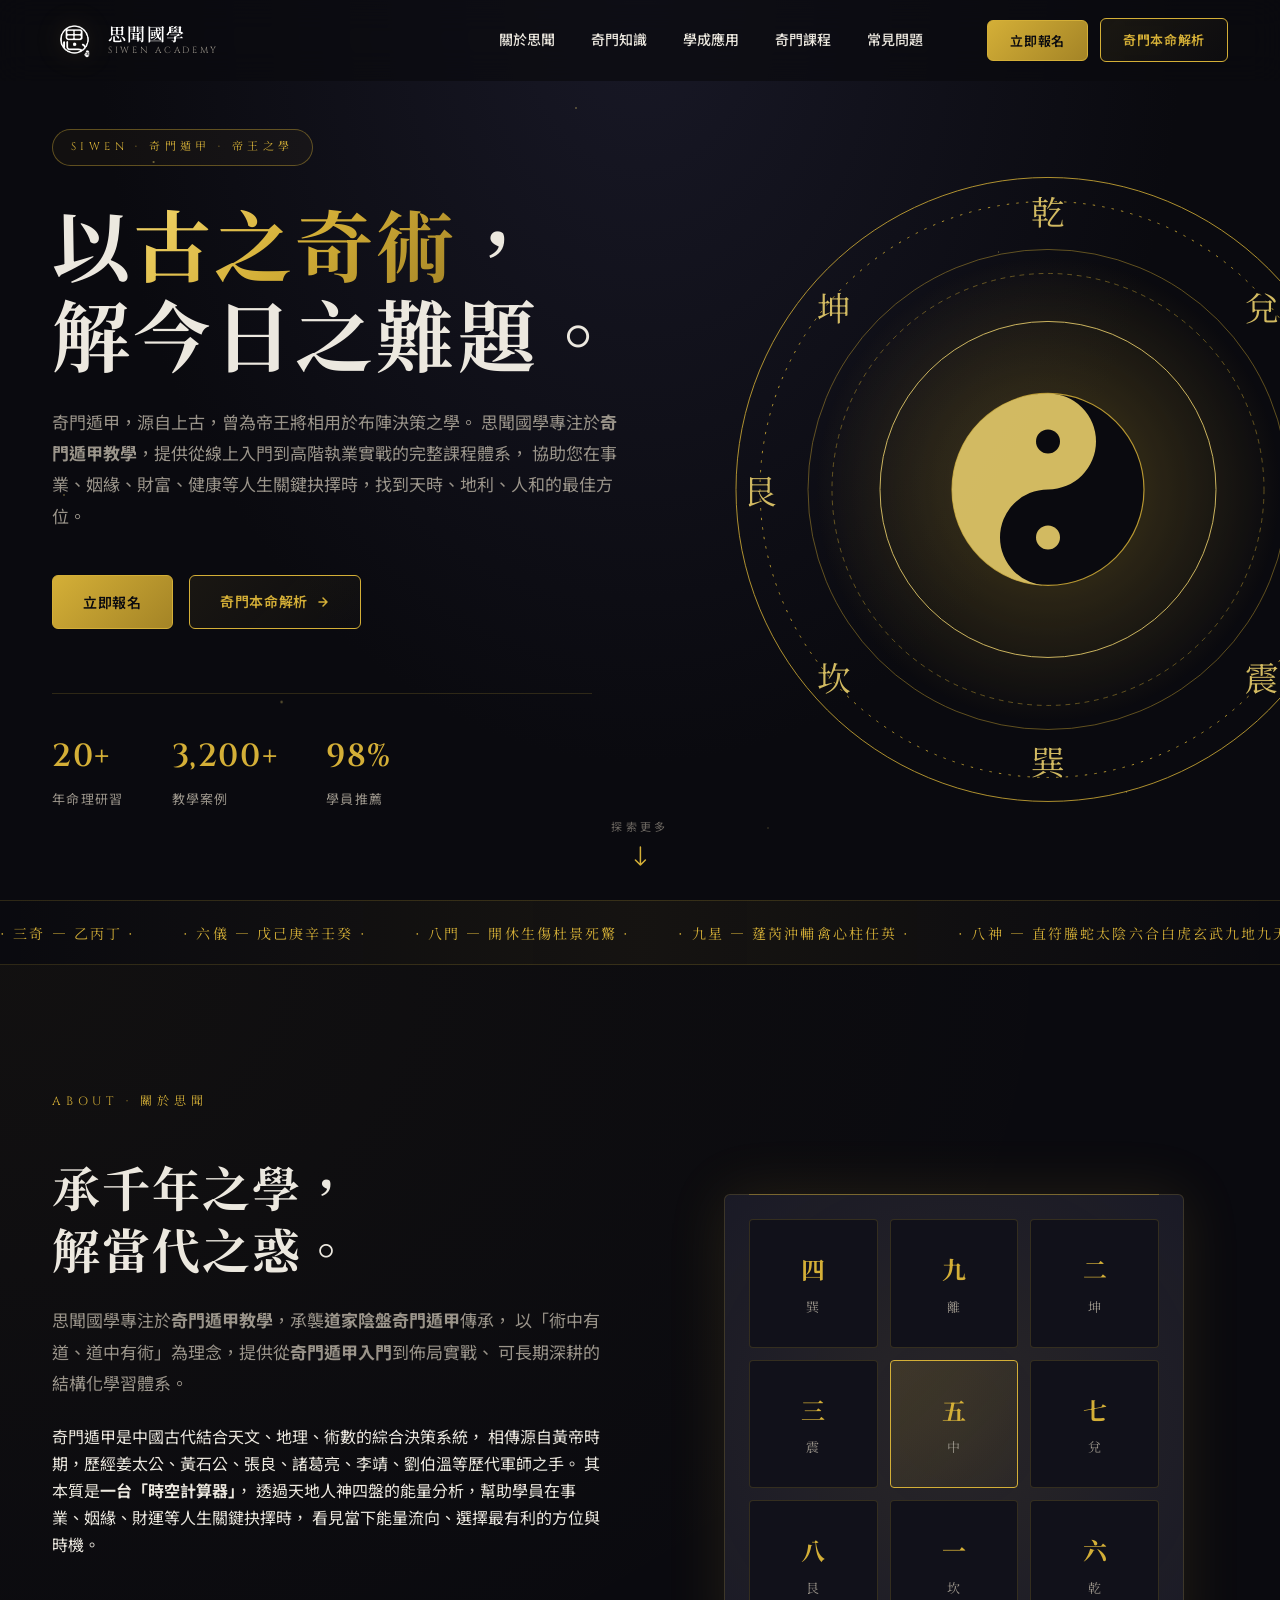
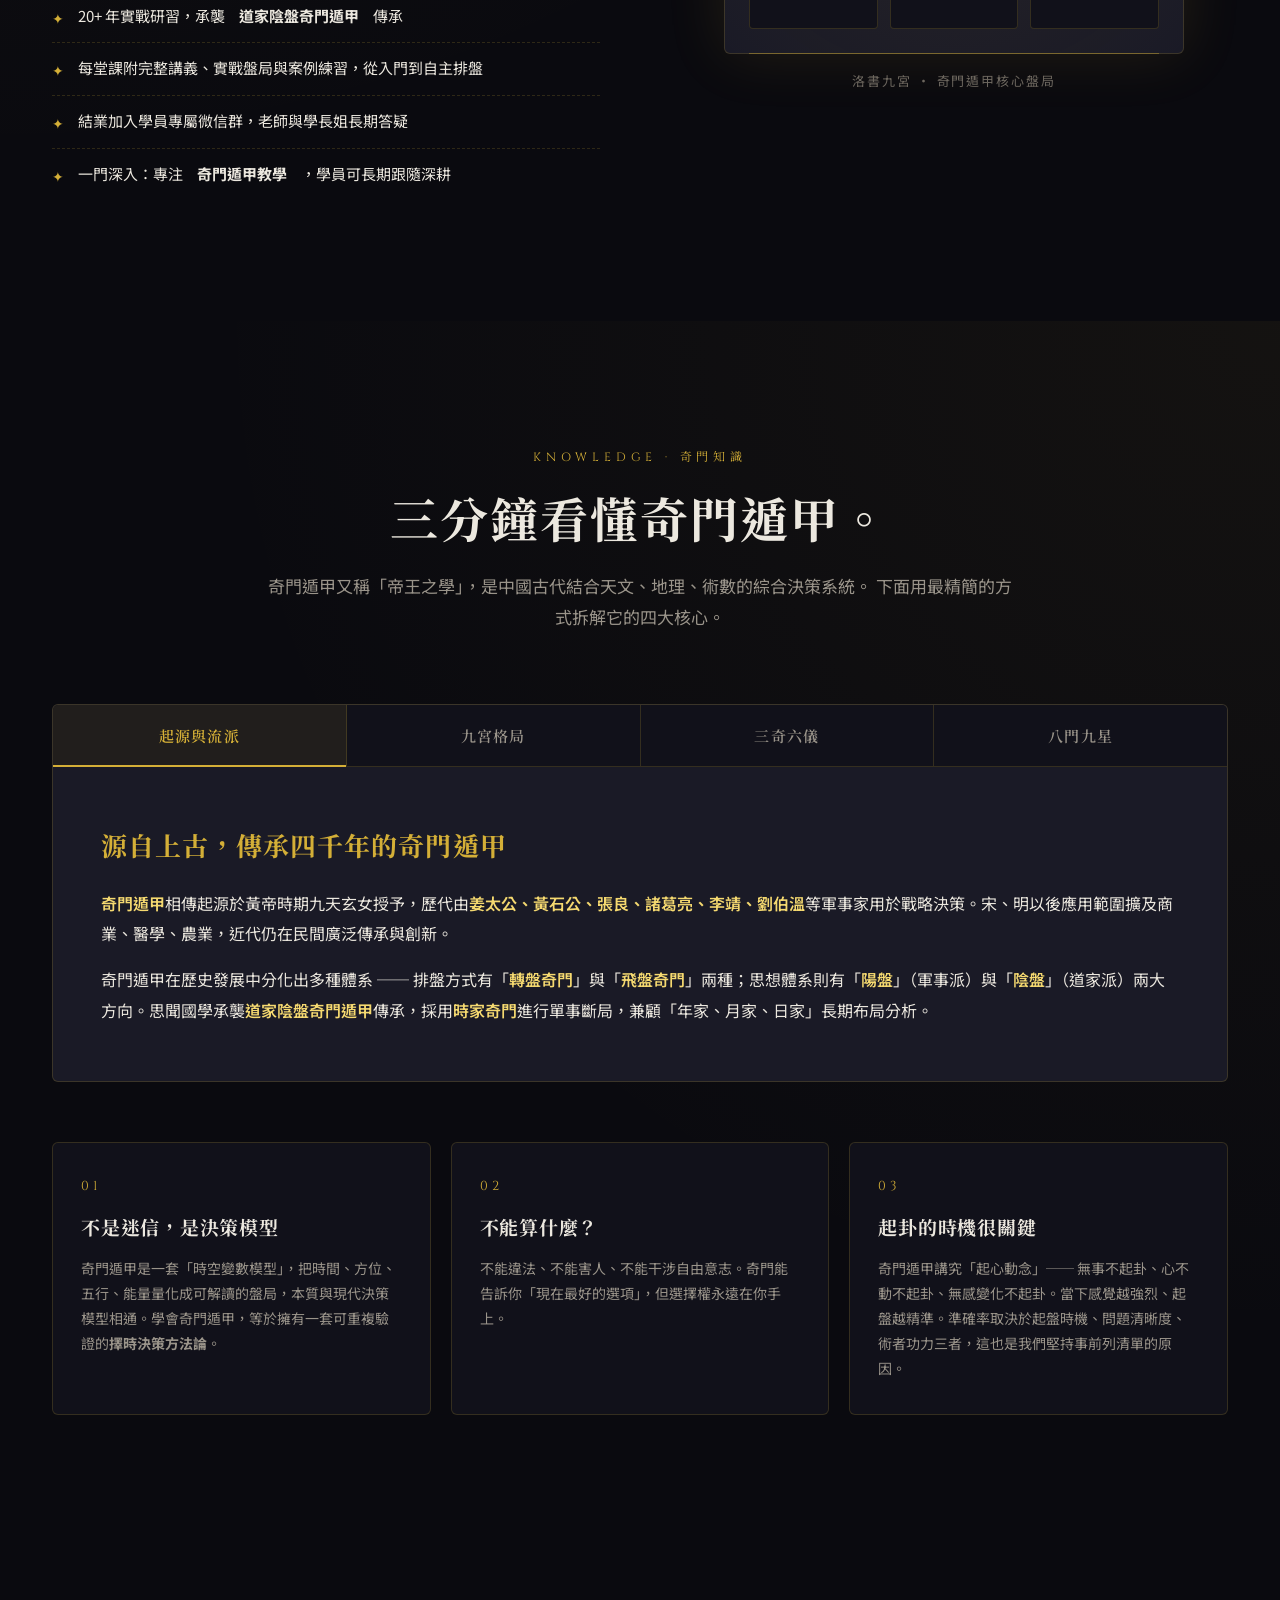
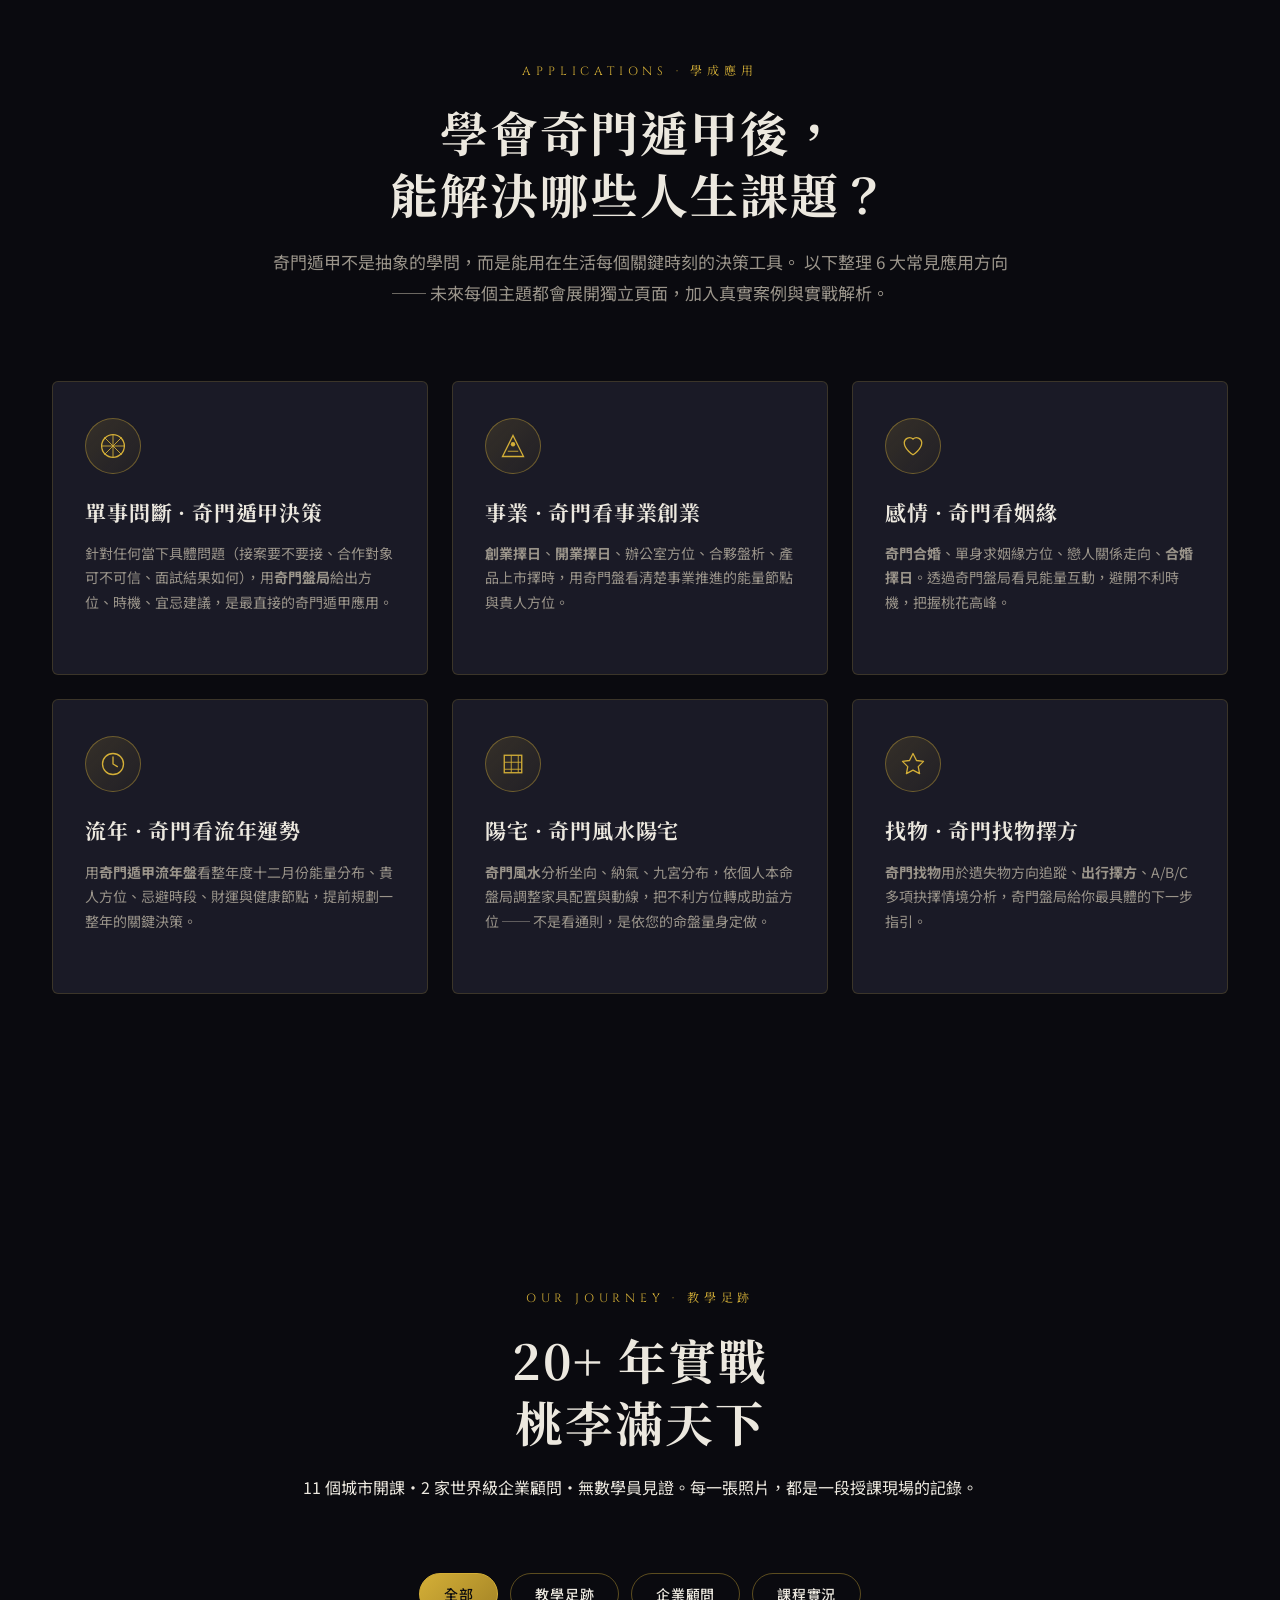
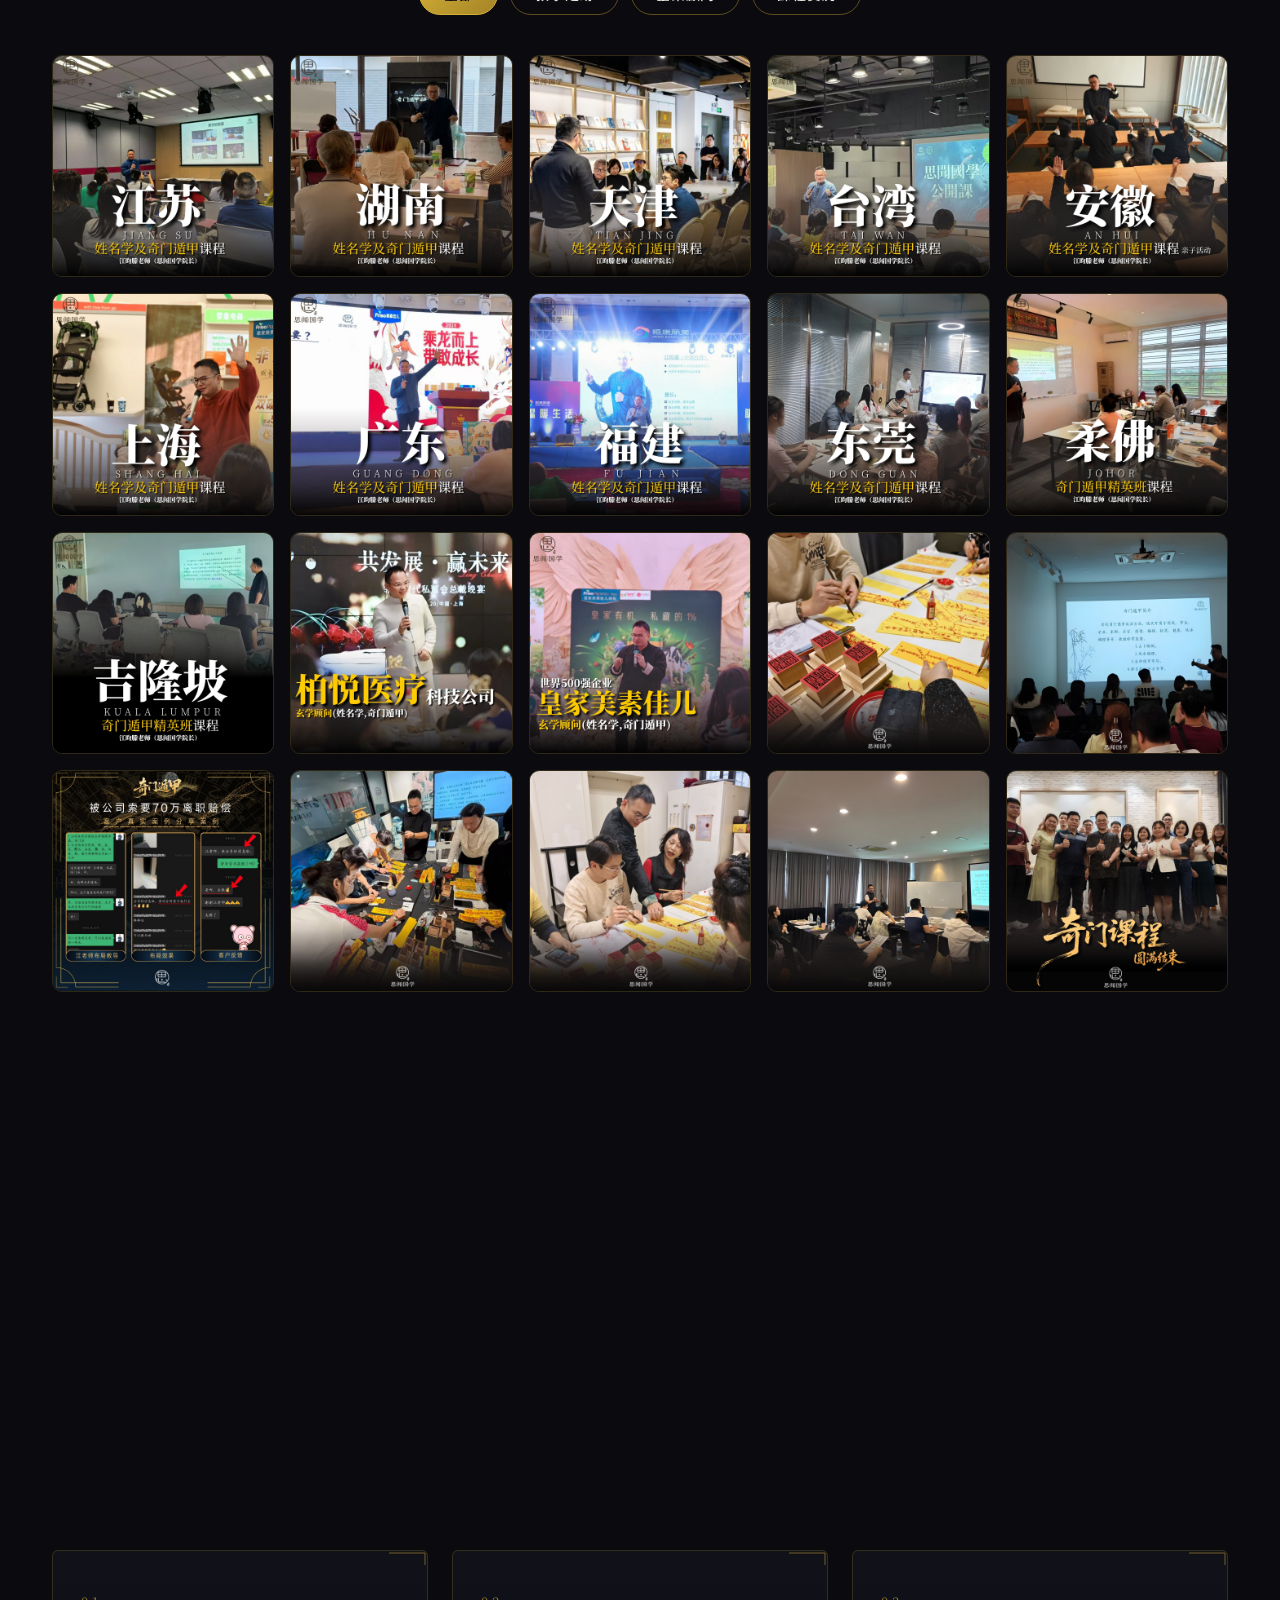
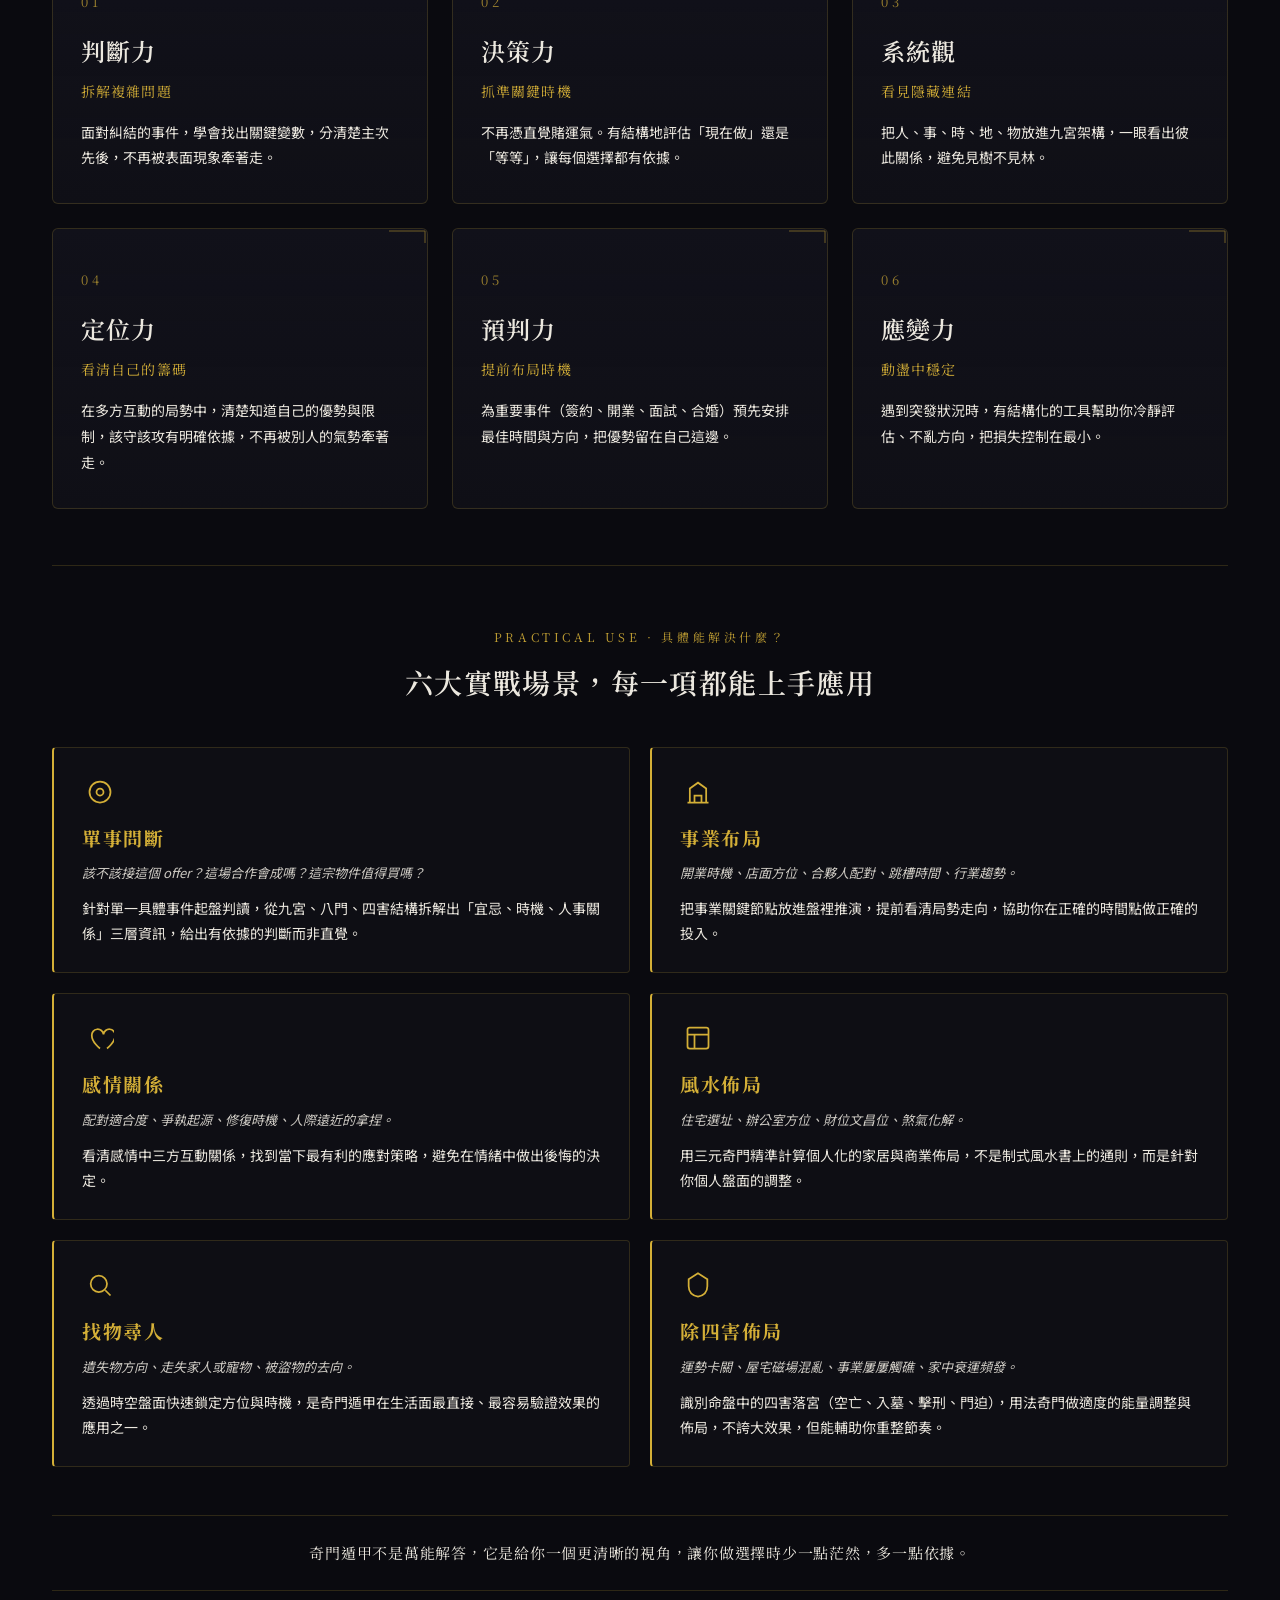
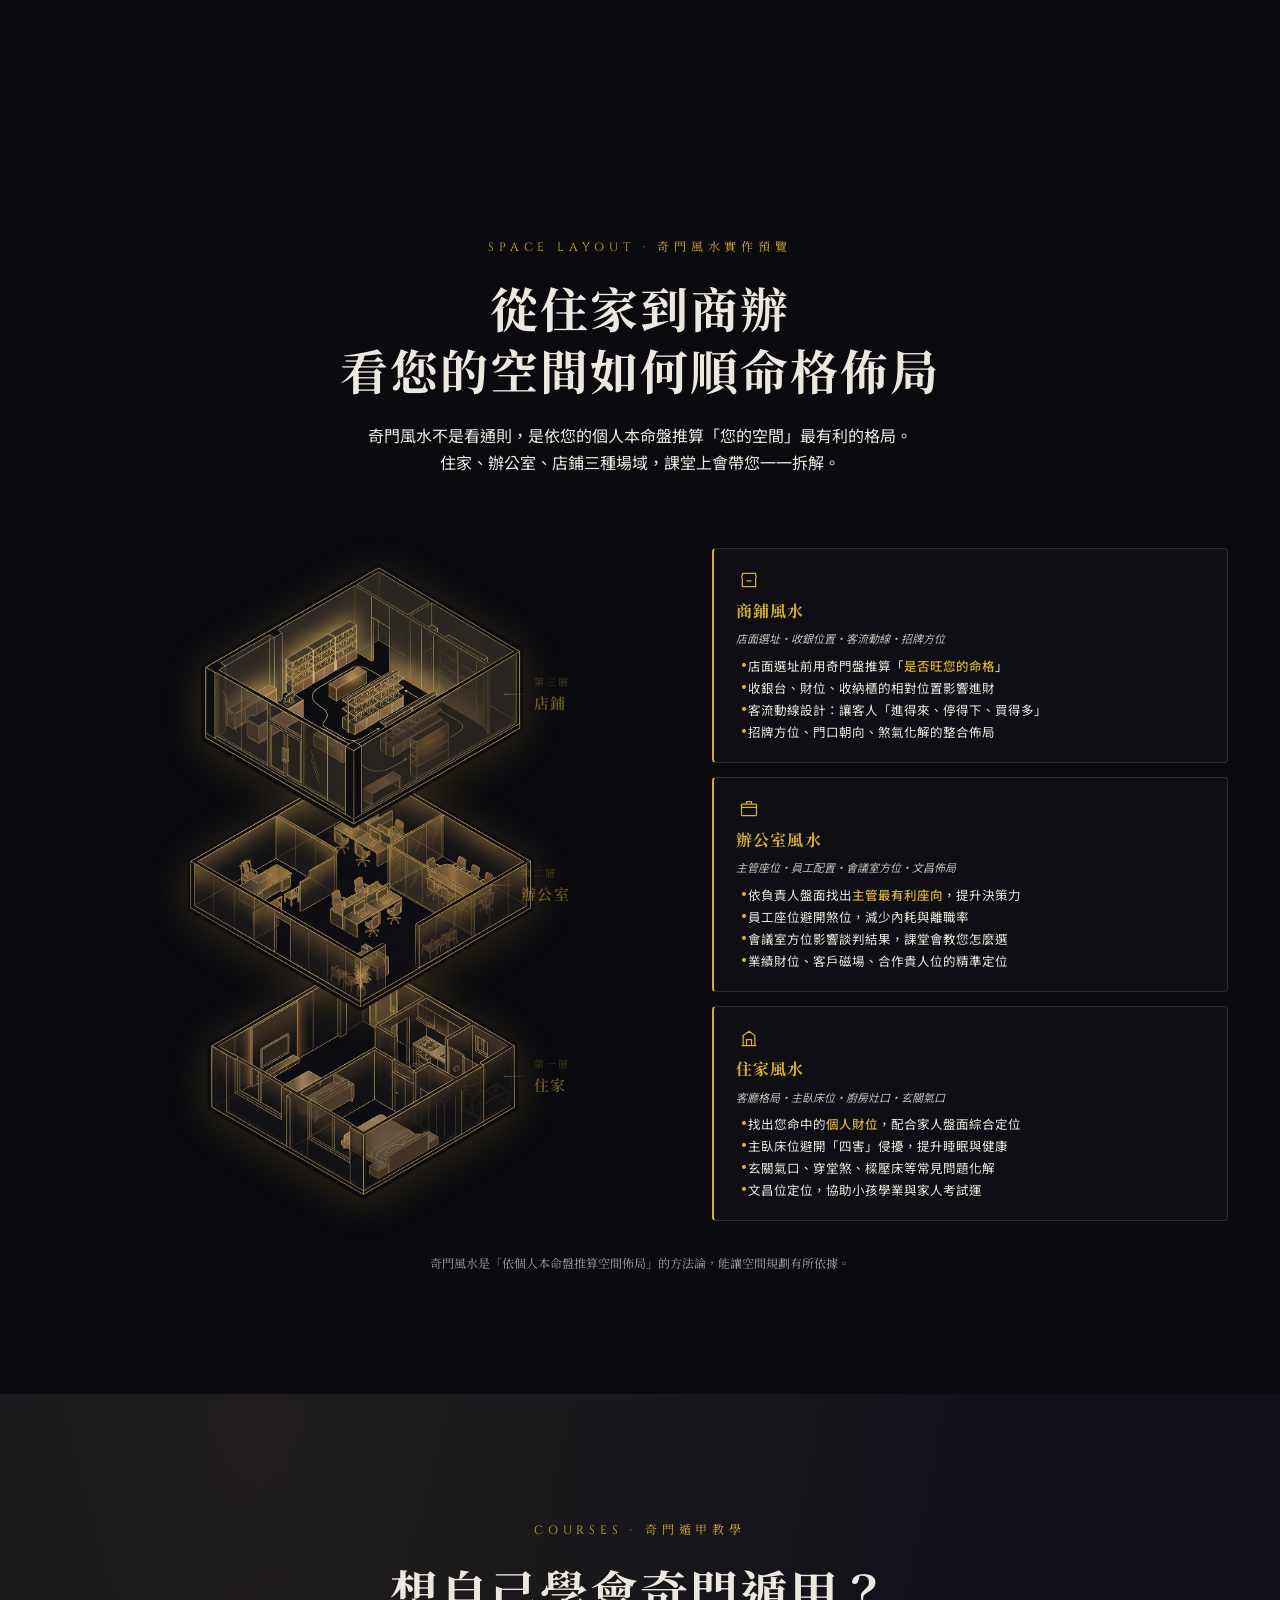
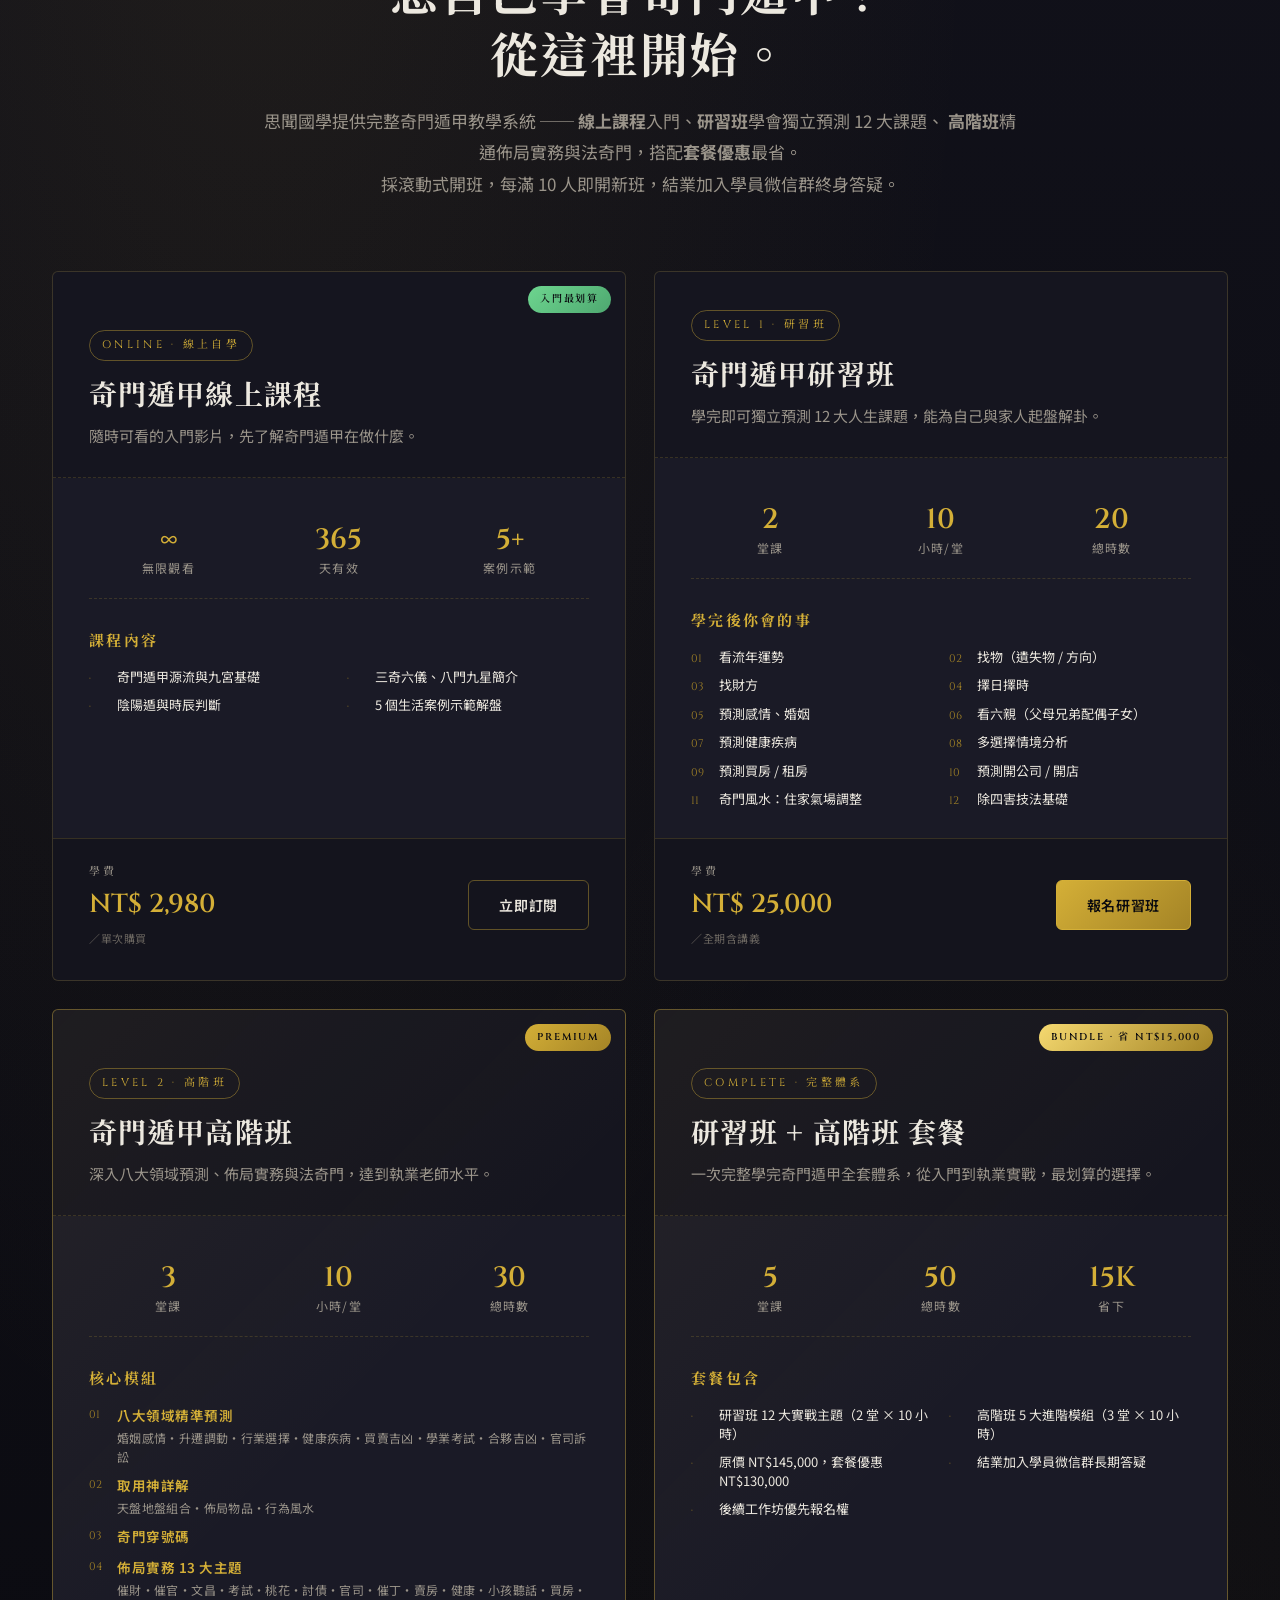
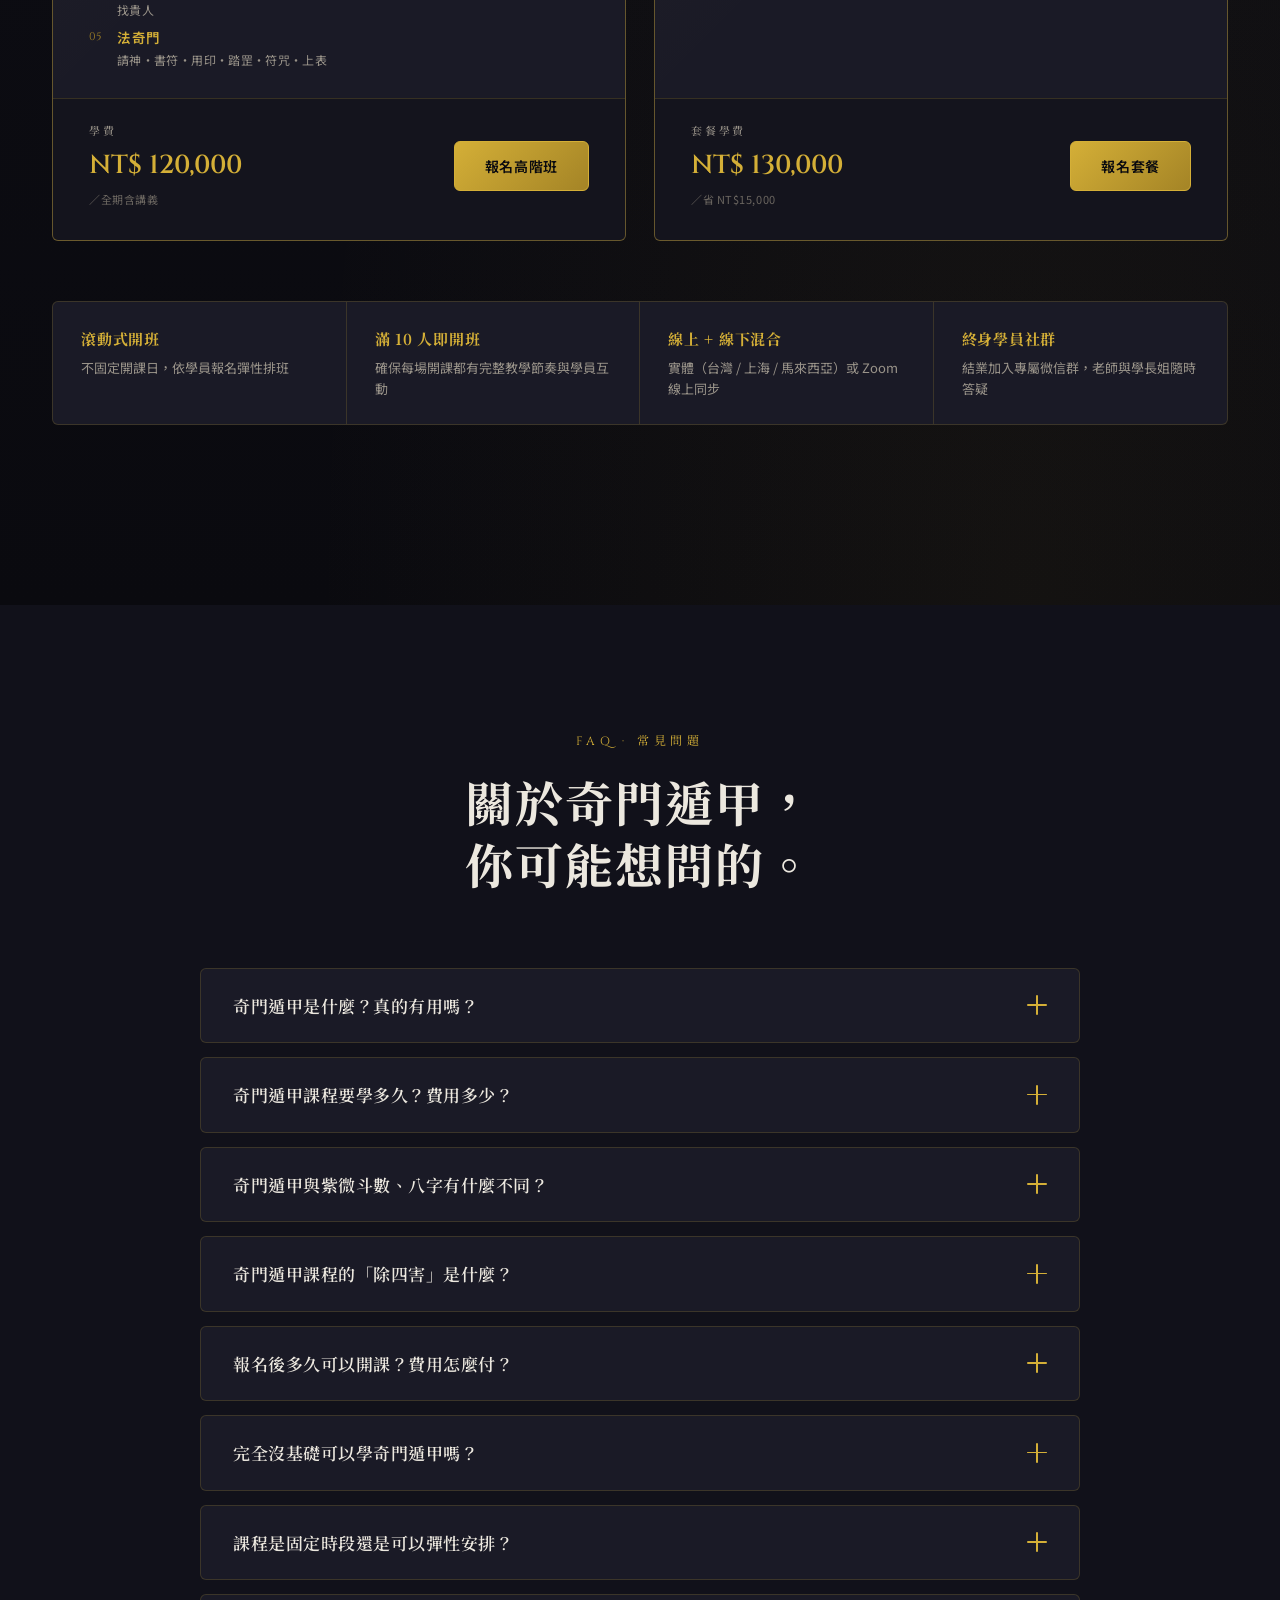
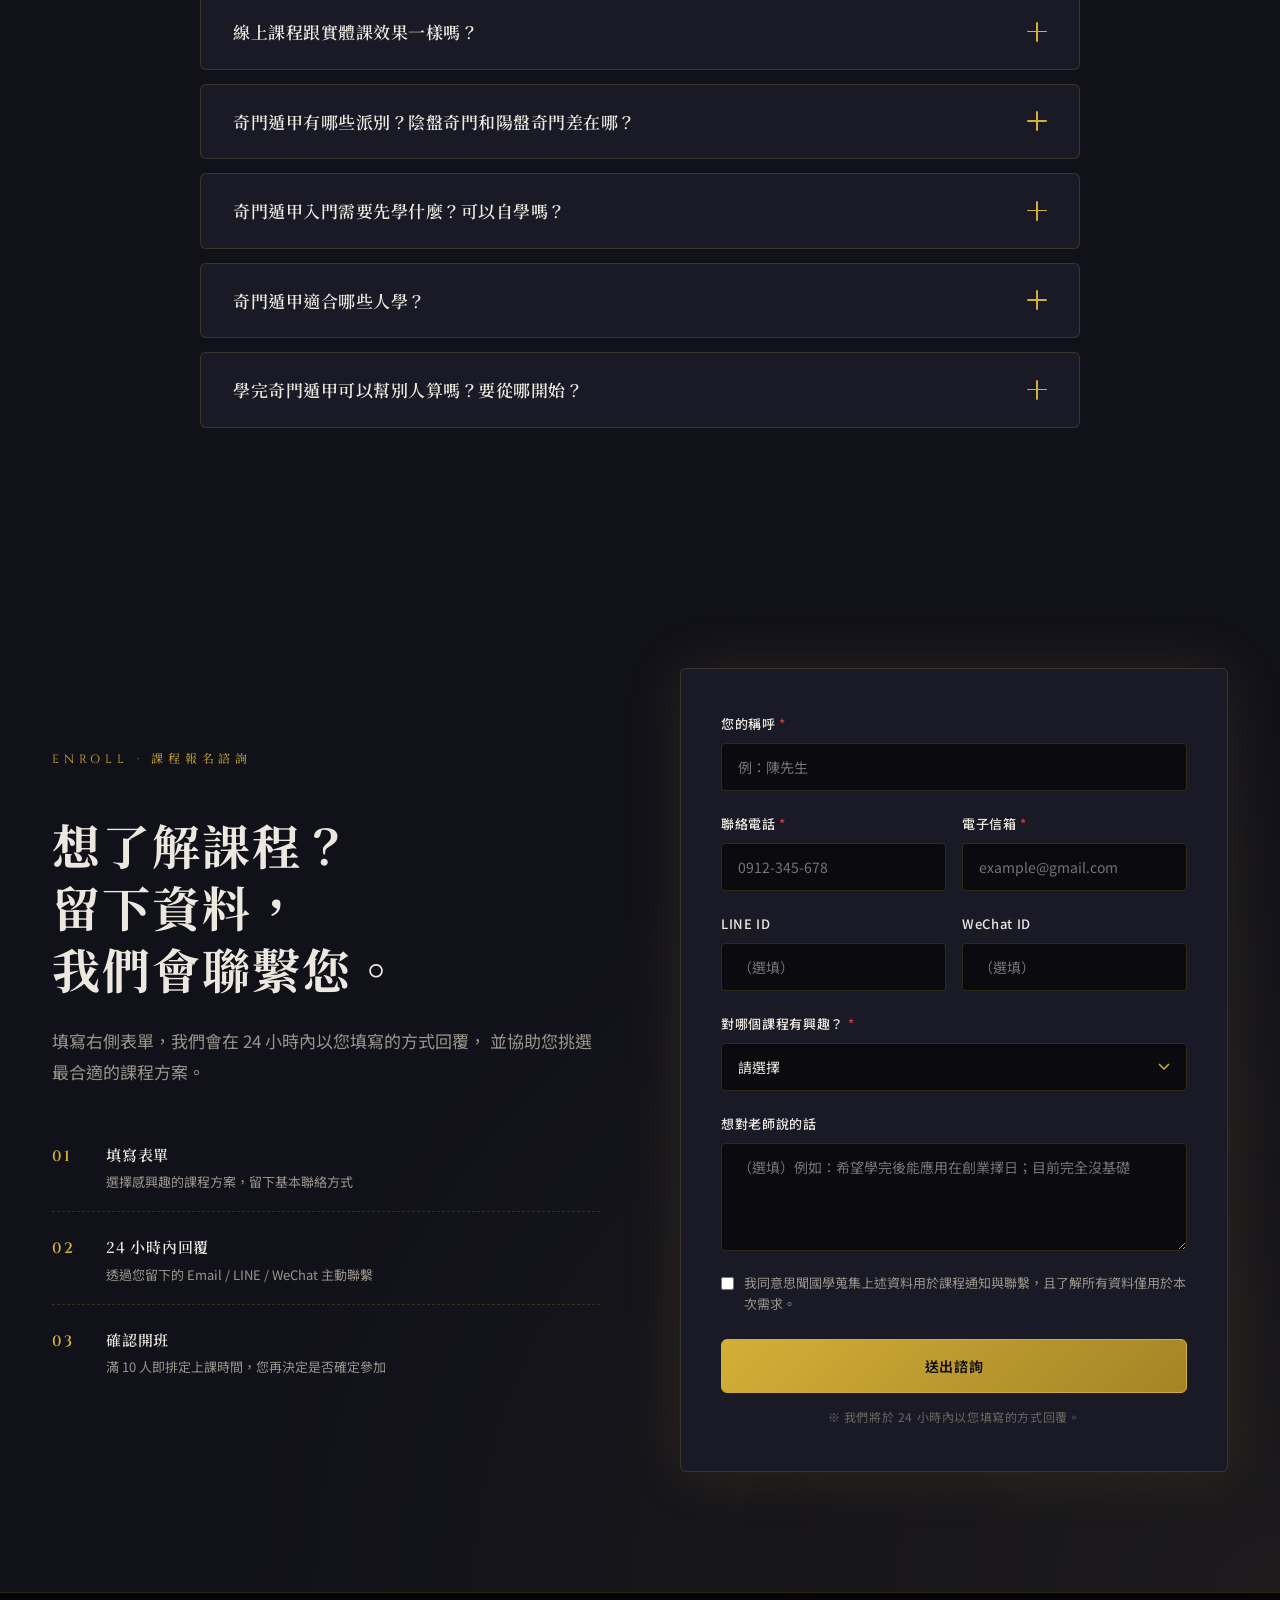
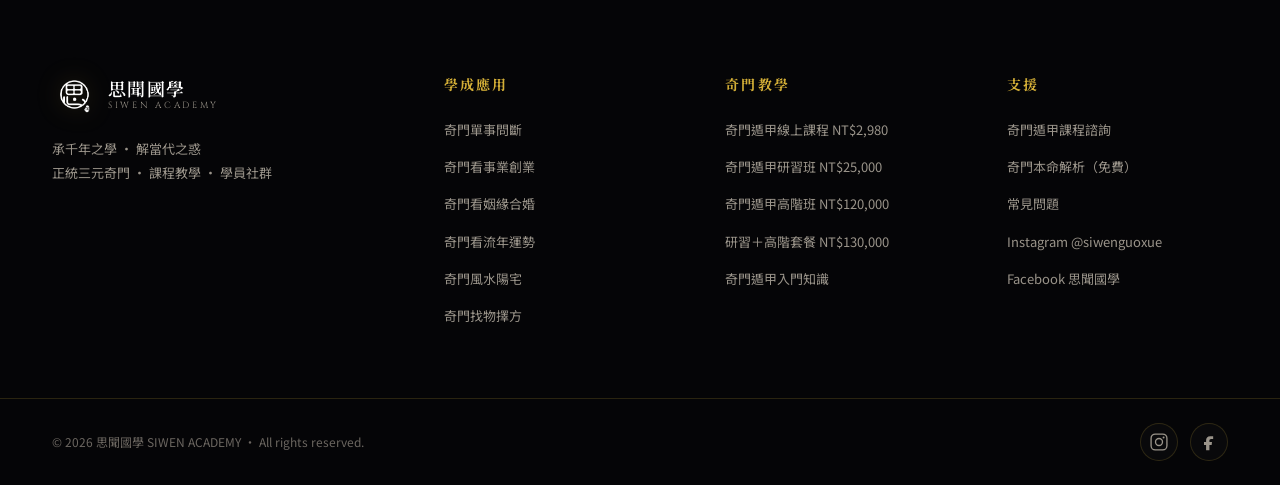
==== commit 2aa539fa: "Add files via upload" ====
--- a/index.html
+++ b/index.html
@@ -6,7 +6,7 @@
 
   <!-- ===== SEO 基礎 ===== -->
   <title>思聞國學 ｜ 奇門遁甲教學・線上課程／實體課｜正統三元奇門</title>
-  <meta name="description" content="思聞國學專營奇門遁甲教學，承襲道家陰盤奇門遁甲傳承。提供線上課程 NT$2,980、研習班、高階班至 NT$130,000 套餐共四種方案，十六年實戰經驗。從奇門遁甲入門到精通，學會獨立排盤、奇門看流年、奇門看姻緣、創業擇日、奇門風水陽宅佈局，並可免費使用奇門本命解析工具。" />
+  <meta name="description" content="思聞國學專營奇門遁甲教學，承襲道家陰盤奇門遁甲傳承。提供線上課程 NT$2,980、研習班、高階班至 NT$130,000 套餐共四種方案，20+ 年實戰經驗。從奇門遁甲入門到精通，學會獨立排盤、奇門看流年、奇門看姻緣、創業擇日、奇門風水陽宅佈局，並可免費使用奇門本命解析工具。" />
   <meta name="keywords" content="奇門本命解析, 奇門遁甲, 奇門遁甲教學, 奇門遁甲課程, 奇門遁甲老師, 學習奇門遁甲, 奇門遁甲入門, 自學奇門遁甲, 奇門遁甲費用, 奇門遁甲推薦, 奇門開盤, 奇門解盤, 奇門遁甲除四害, 奇門看流年, 奇門看姻緣, 奇門看財運, 奇門擇日, 奇門擇時, 奇門找物, 奇門合婚, 奇門風水, 奇門陽宅, 奇門決策, 陰盤奇門, 道家陰盤奇門, 三元奇門, 時家奇門, 轉盤奇門, 陽盤奇門, 創業擇日, 開業擇日, 合婚擇日, 姻緣合盤, 流年運勢, 命理解析, 八卦, 九宮, 國學, 帝王學, 台北奇門遁甲, 上海奇門遁甲, 馬來西亞奇門遁甲, 思聞國學, 思聞奇門" />
   <meta name="author" content="思聞國學 SIWEN ACADEMY" />
   <meta name="robots" content="index,follow,max-snippet:-1,max-image-preview:large,max-video-preview:-1" />
@@ -18,14 +18,14 @@
   <meta property="og:locale" content="zh_TW" />
   <meta property="og:site_name" content="思聞國學 SIWEN ACADEMY" />
   <meta property="og:title" content="思聞國學 ｜ 奇門遁甲教學・線上課程／實體課" />
-  <meta property="og:description" content="道家陰盤奇門遁甲教學｜十六年實戰｜四種課程方案 NT$2,980 ─ NT$130,000，學會獨立排盤、奇門看流年、奇門擇日、奇門風水陽宅佈局與法奇門。" />
+  <meta property="og:description" content="道家陰盤奇門遁甲教學｜20+ 年實戰｜四種課程方案 NT$2,980 ─ NT$130,000，學會獨立排盤、奇門看流年、奇門擇日、奇門風水陽宅佈局與法奇門。" />
   <meta property="og:url" content="https://siwen.site/" />
   <meta property="og:image" content="https://siwen.site/images/og-cover.jpg" />
 
   <!-- ===== Twitter Card ===== -->
   <meta name="twitter:card" content="summary_large_image" />
   <meta name="twitter:title" content="思聞國學 ｜ 奇門遁甲教學" />
-  <meta name="twitter:description" content="正統三元奇門｜十六年實戰｜線上 / 研習 / 高階 / 套餐 四種課程方案" />
+  <meta name="twitter:description" content="正統三元奇門｜20+ 年實戰｜線上 / 研習 / 高階 / 套餐 四種課程方案" />
   <meta name="twitter:image" content="https://siwen.site/images/og-cover.jpg" />
 
   <!-- ===== Favicon ===== -->
@@ -47,7 +47,7 @@
     "@id": "https://siwen.site/#organization",
     "name": "思聞國學",
     "alternateName": ["SIWEN ACADEMY", "思聞奇門遁甲"],
-    "description": "專營奇門遁甲教學，正統三元奇門傳承，提供線上課程、研習班、高階班與完整體系套餐。學員可獨立排盤、預測八大領域，並掌握佈局實務與法奇門。十六年實戰教學經驗，桃李遍及台灣、中國上海、馬來西亞、新加坡。",
+    "description": "專營奇門遁甲教學，正統三元奇門傳承，提供線上課程、研習班、高階班與完整體系套餐。學員可獨立排盤、預測八大領域，並掌握佈局實務與法奇門。20+ 年實戰教學經驗，桃李遍及台灣、中國上海、馬來西亞、新加坡。",
     "url": "https://siwen.site/",
     "logo": {
       "@type": "ImageObject",
@@ -400,7 +400,7 @@
           </a>
         </div>
         <div class="hero-stats">
-          <div><strong>16+</strong><span>年命理研習</span></div>
+          <div><strong>20+</strong><span>年命理研習</span></div>
           <div><strong>3,200+</strong><span>教學案例</span></div>
           <div><strong>98%</strong><span>學員推薦</span></div>
         </div>
@@ -448,7 +448,7 @@
           看見當下能量流向、選擇最有利的方位與時機。
         </p>
         <ul class="check-list">
-          <li><span class="check">✦</span>十六年實戰研習，承襲<strong>道家陰盤奇門遁甲</strong>傳承</li>
+          <li><span class="check">✦</span>20+ 年實戰研習，承襲<strong>道家陰盤奇門遁甲</strong>傳承</li>
           <li><span class="check">✦</span>每堂課附完整講義、實戰盤局與案例練習，從入門到自主排盤</li>
           <li><span class="check">✦</span>結業加入學員專屬微信群，老師與學長姐長期答疑</li>
           <li><span class="check">✦</span>一門深入：專注<strong>奇門遁甲教學</strong>，學員可長期跟隨深耕</li>
@@ -606,7 +606,7 @@
     <div class="container">
       <div class="section-head reveal">
         <span class="section-label">OUR JOURNEY · 教學足跡</span>
-        <h2 class="section-title">十六年實戰<br/>桃李滿天下</h2>
+        <h2 class="section-title">20+ 年實戰<br/>桃李滿天下</h2>
         <p class="section-desc">11 個城市開課・2 家世界級企業顧問・無數學員見證。每一張照片，都是一段授課現場的記錄。</p>
       </div>
 
@@ -1345,6 +1345,7 @@
             <option>奇門遁甲研習班 NT$25,000</option>
             <option>奇門遁甲高階班 NT$120,000</option>
             <option>研習班＋高階班套餐 NT$130,000</option>
+            <option>免費公開課（不限時舉辦）</option>
             <option>還在比較 / 想先諮詢</option>
           </select>
         </div>
@@ -1455,6 +1456,7 @@
             <option value="奇門遁甲研習班 NT$25,000">奇門遁甲研習班 NT$25,000</option>
             <option value="奇門遁甲高階班 NT$120,000">奇門遁甲高階班 NT$120,000</option>
             <option value="研習班+高階班套餐 NT$130,000">研習班+高階班套餐 NT$130,000</option>
+            <option value="免費公開課（不限時舉辦）">免費公開課（不限時舉辦）</option>
             <option value="還在比較 / 想諮詢">還在比較 / 想諮詢</option>
           </select>
           <small class="field-hint" id="course-consult-hint" style="display:none;color:var(--gold);font-size:12px;margin-top:6px;">※ 想了解更多細節？建議關閉此視窗，滑到下方「課程諮詢」表單填寫，可以詳細說明您的狀況。</small>
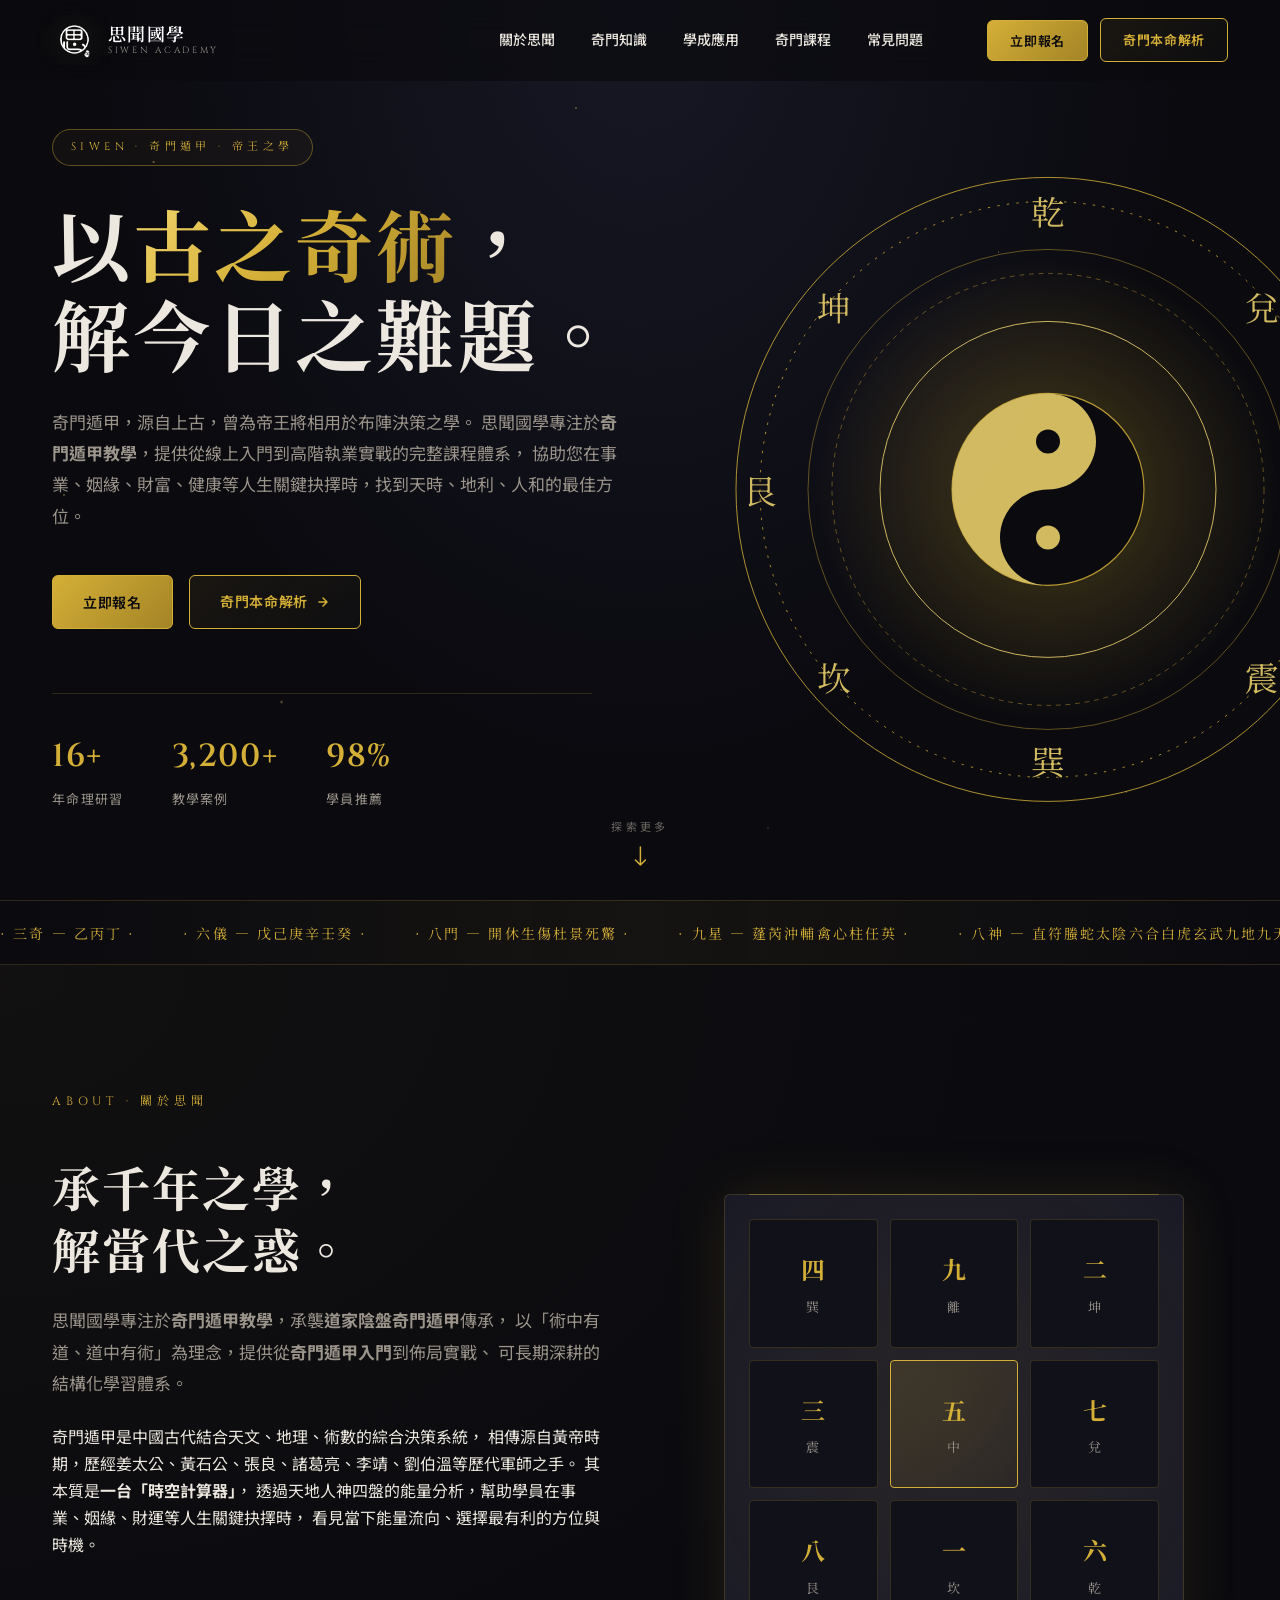
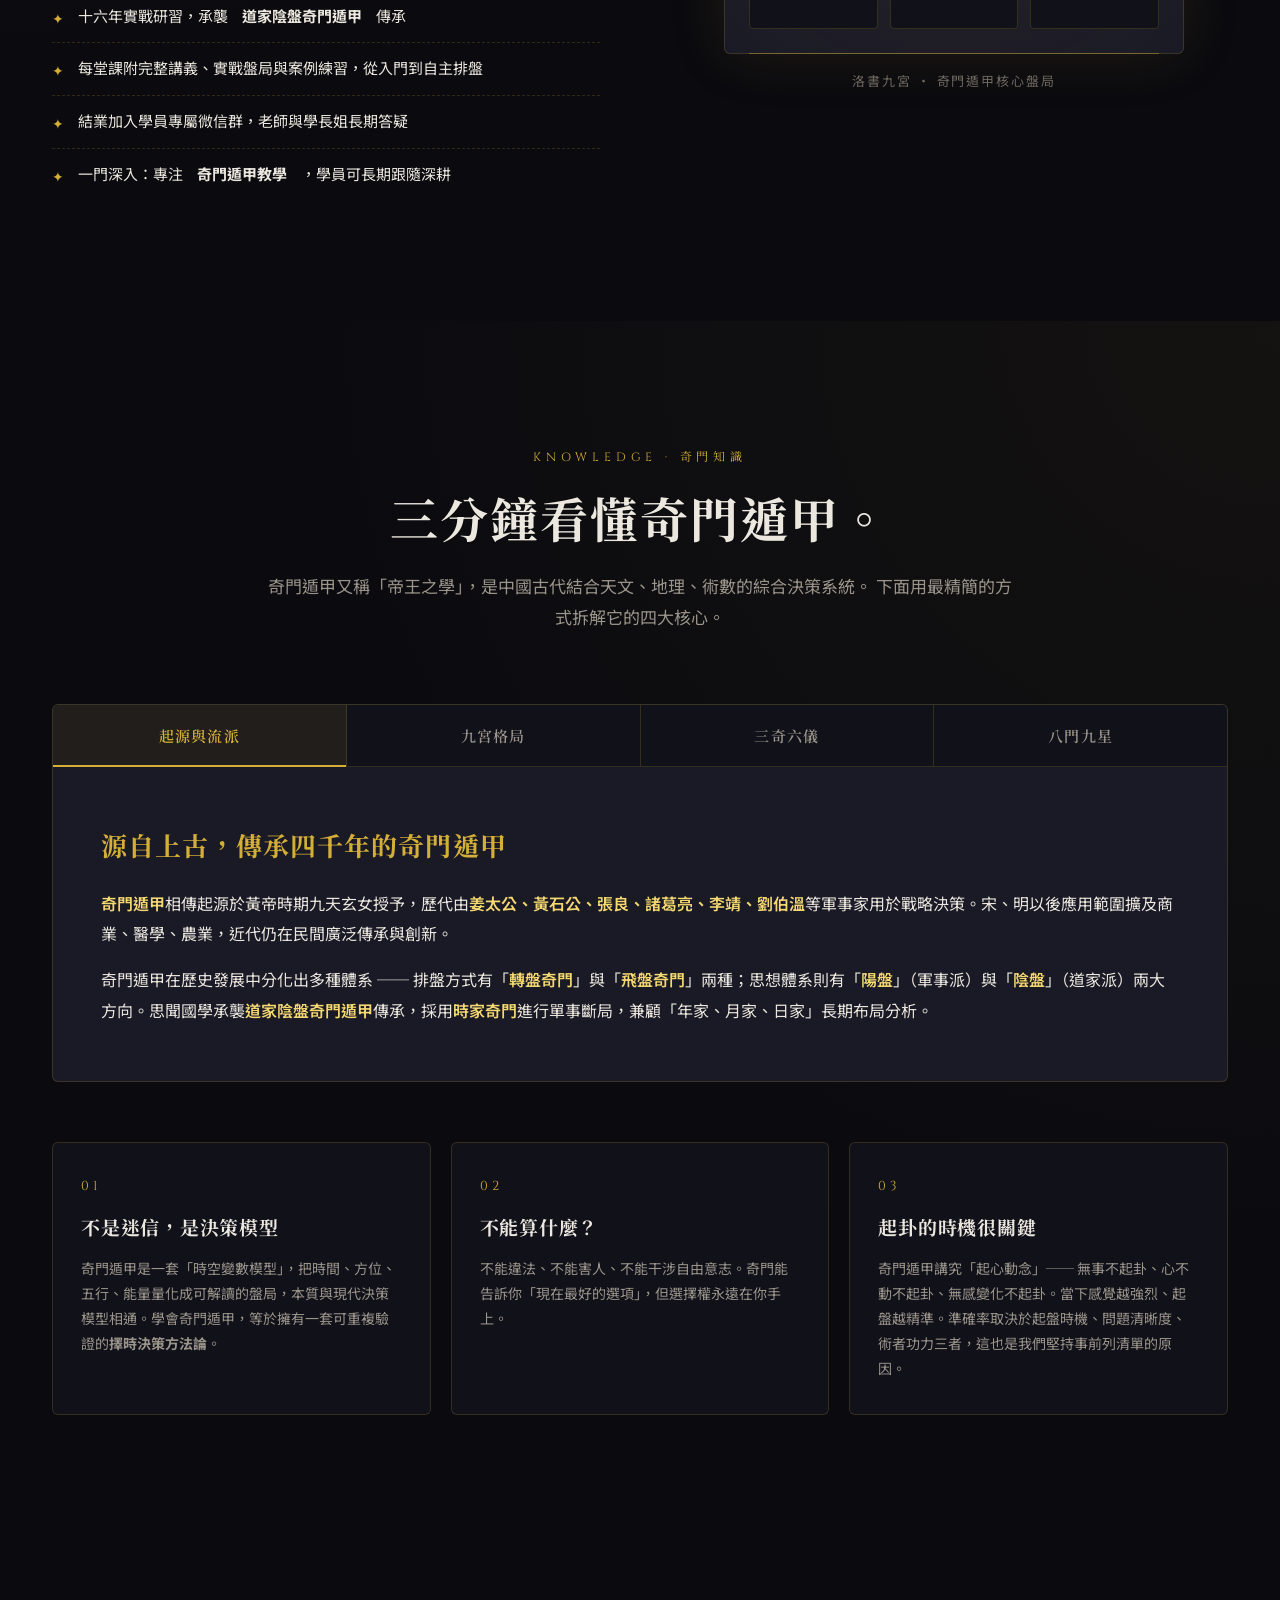
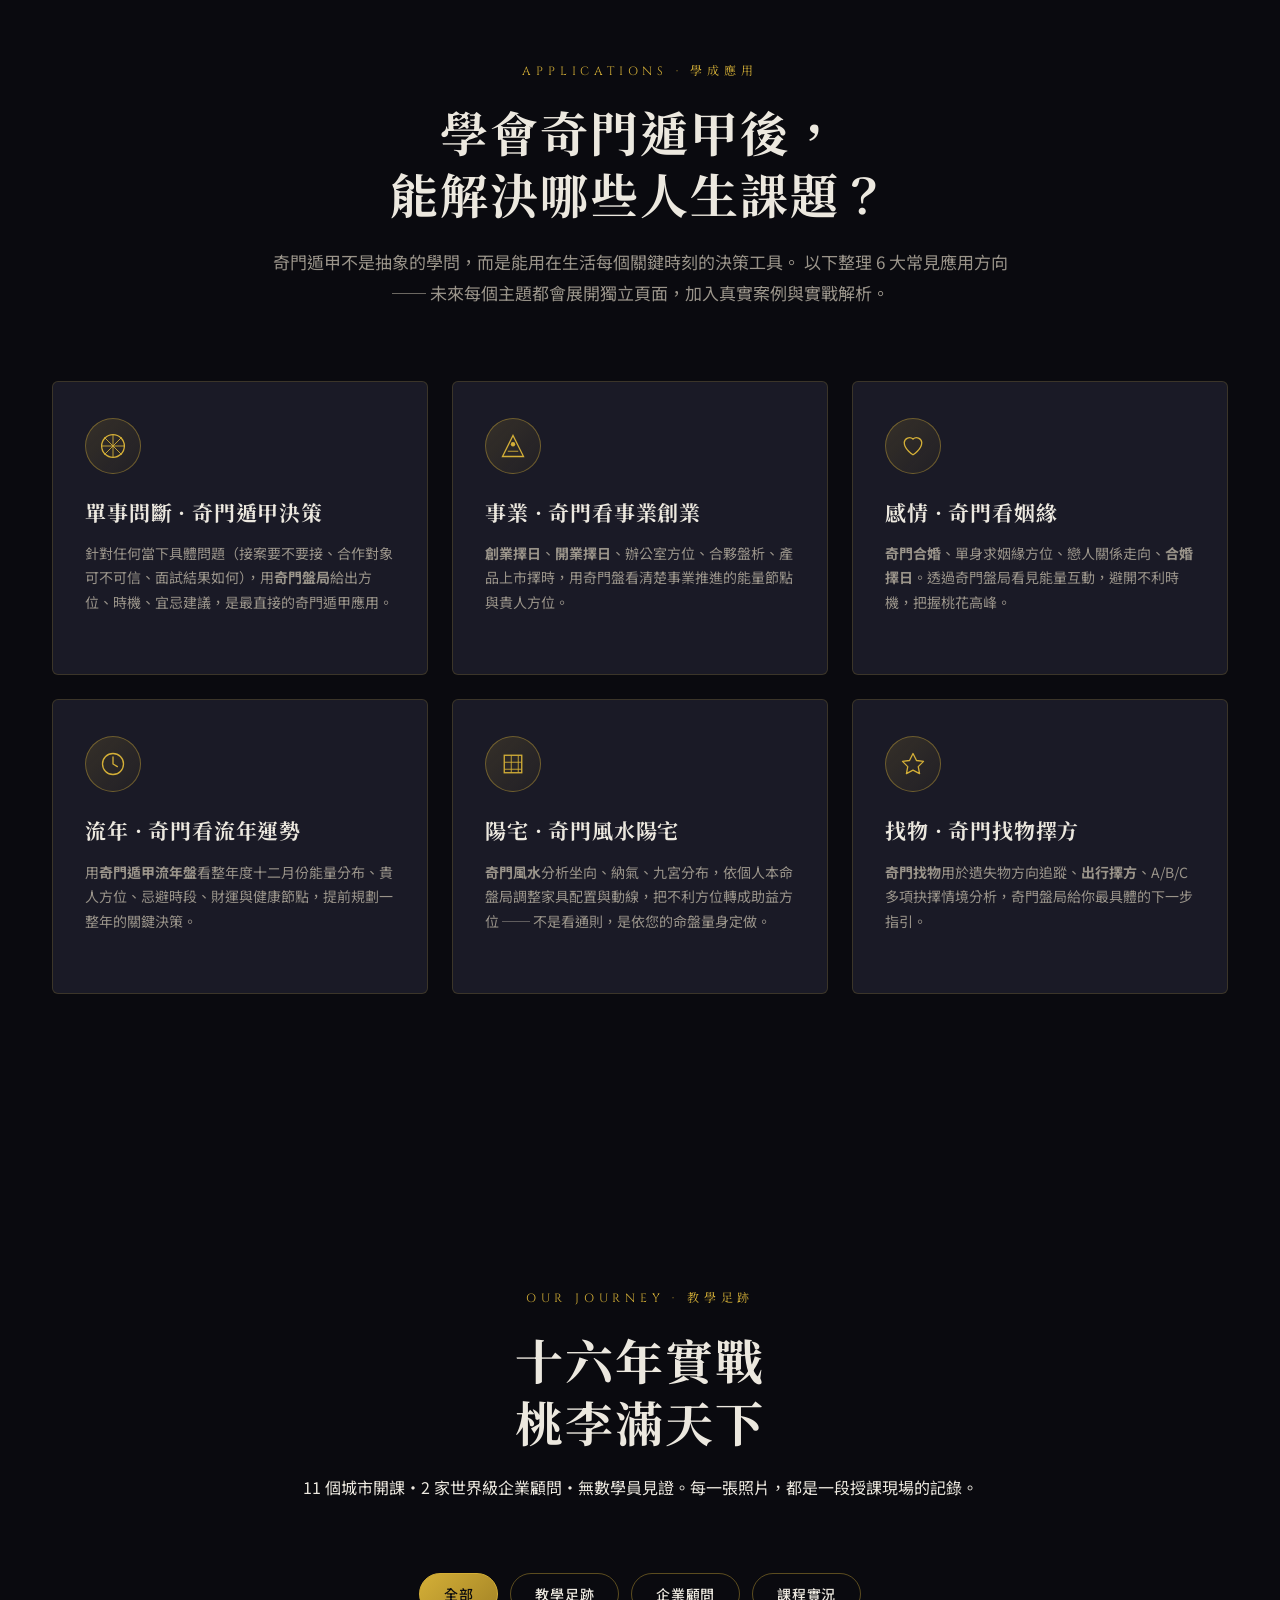
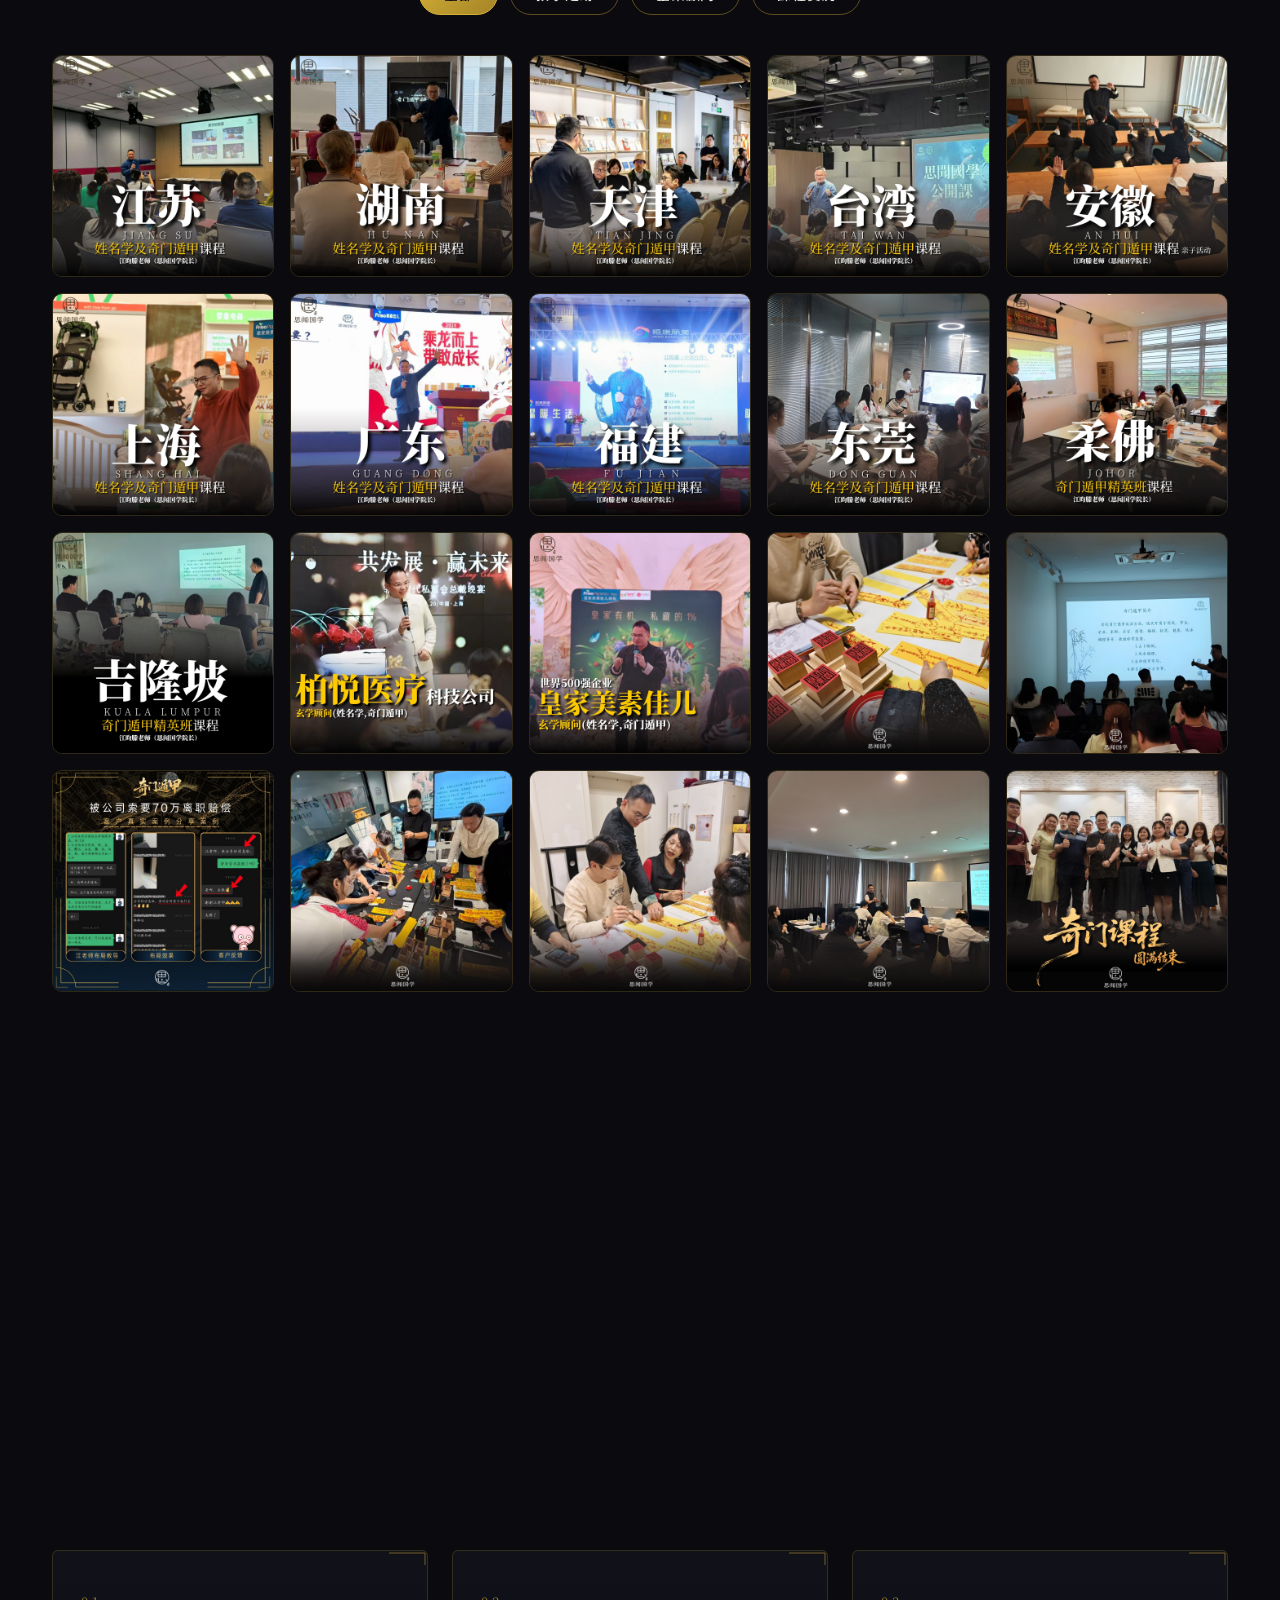
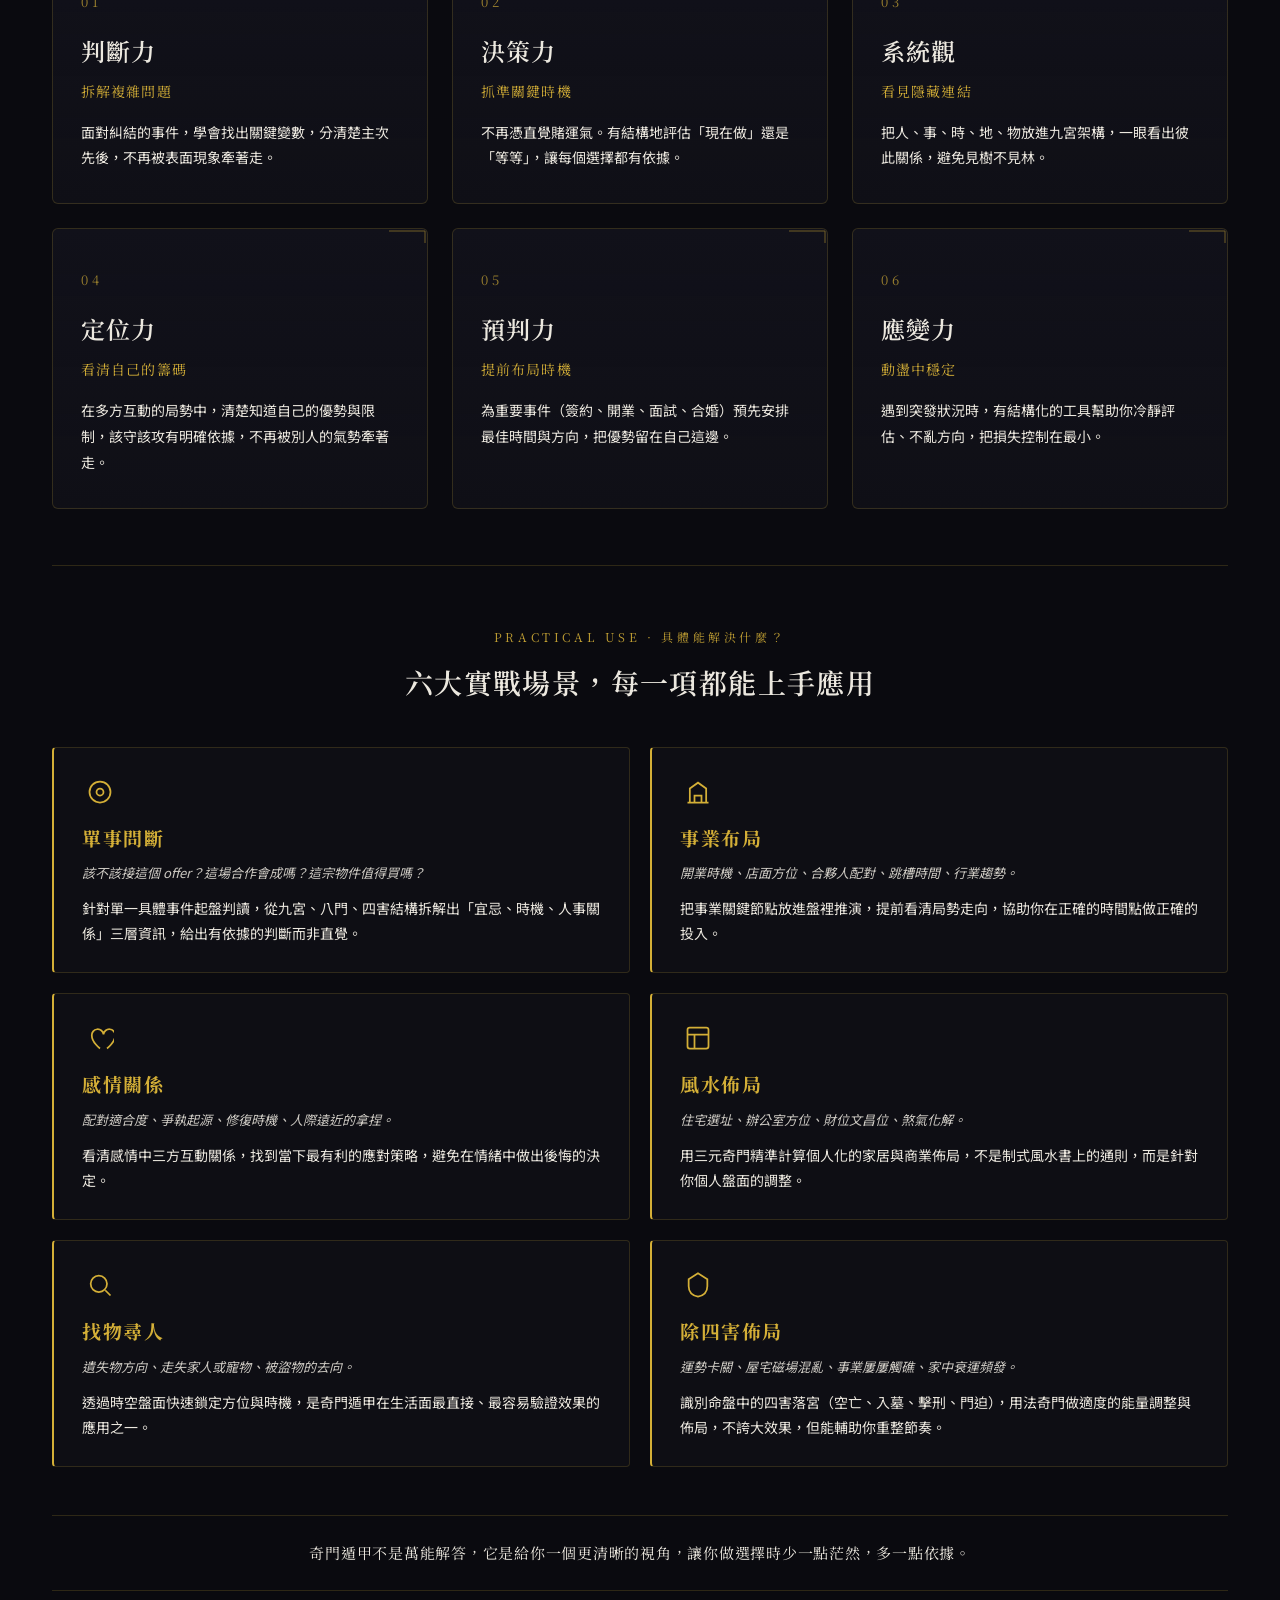
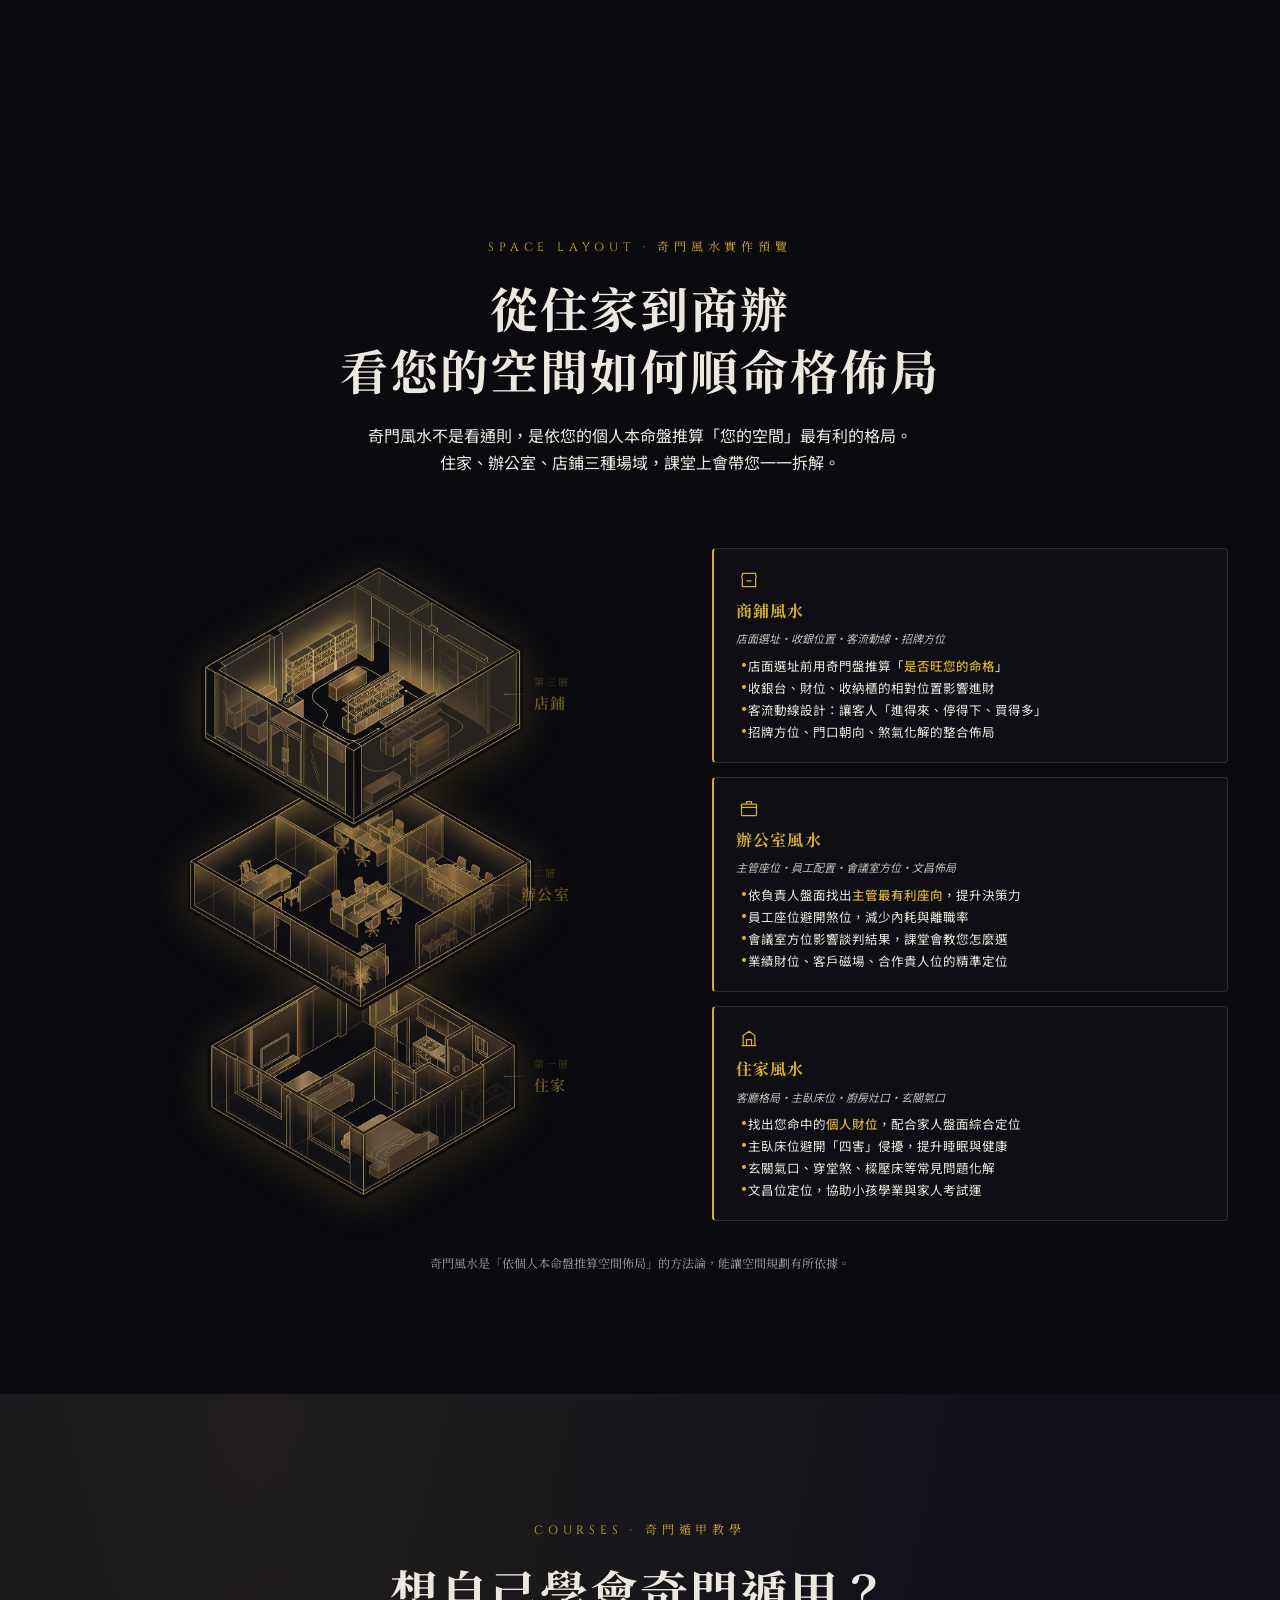
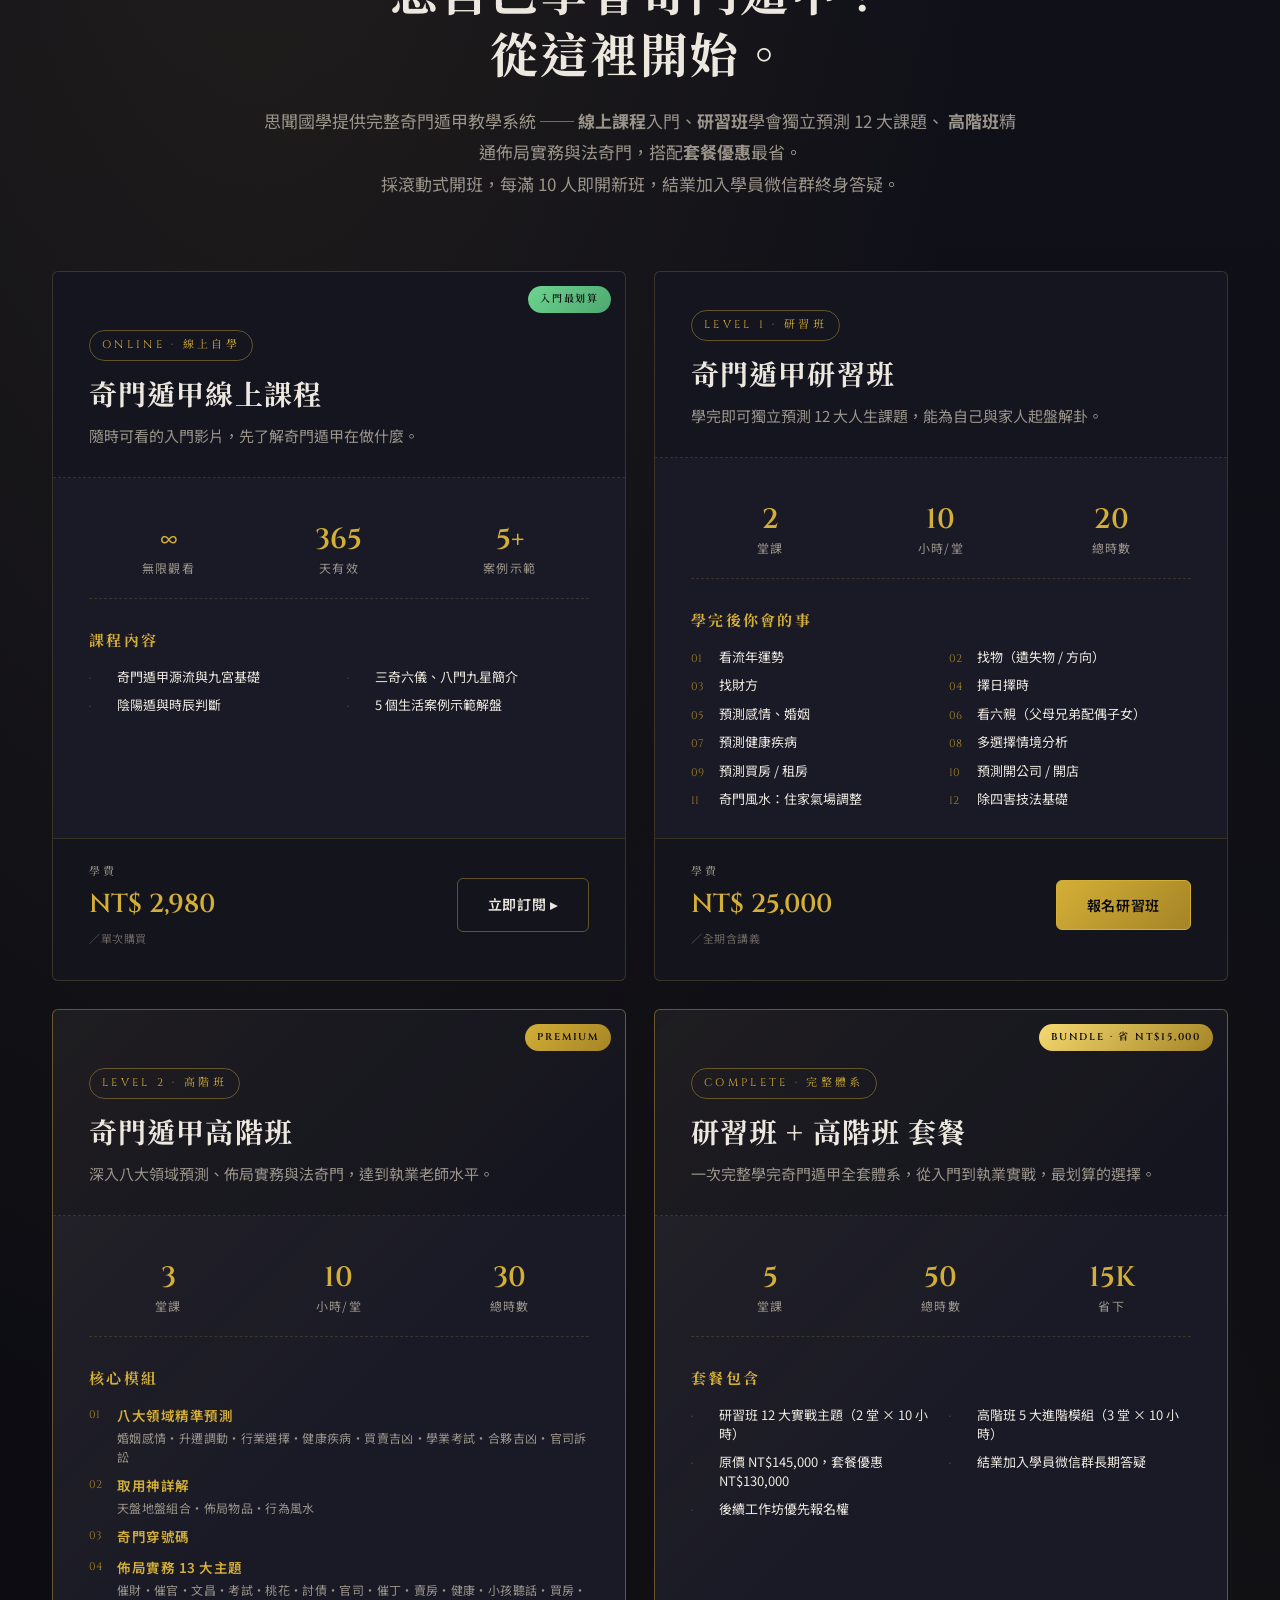
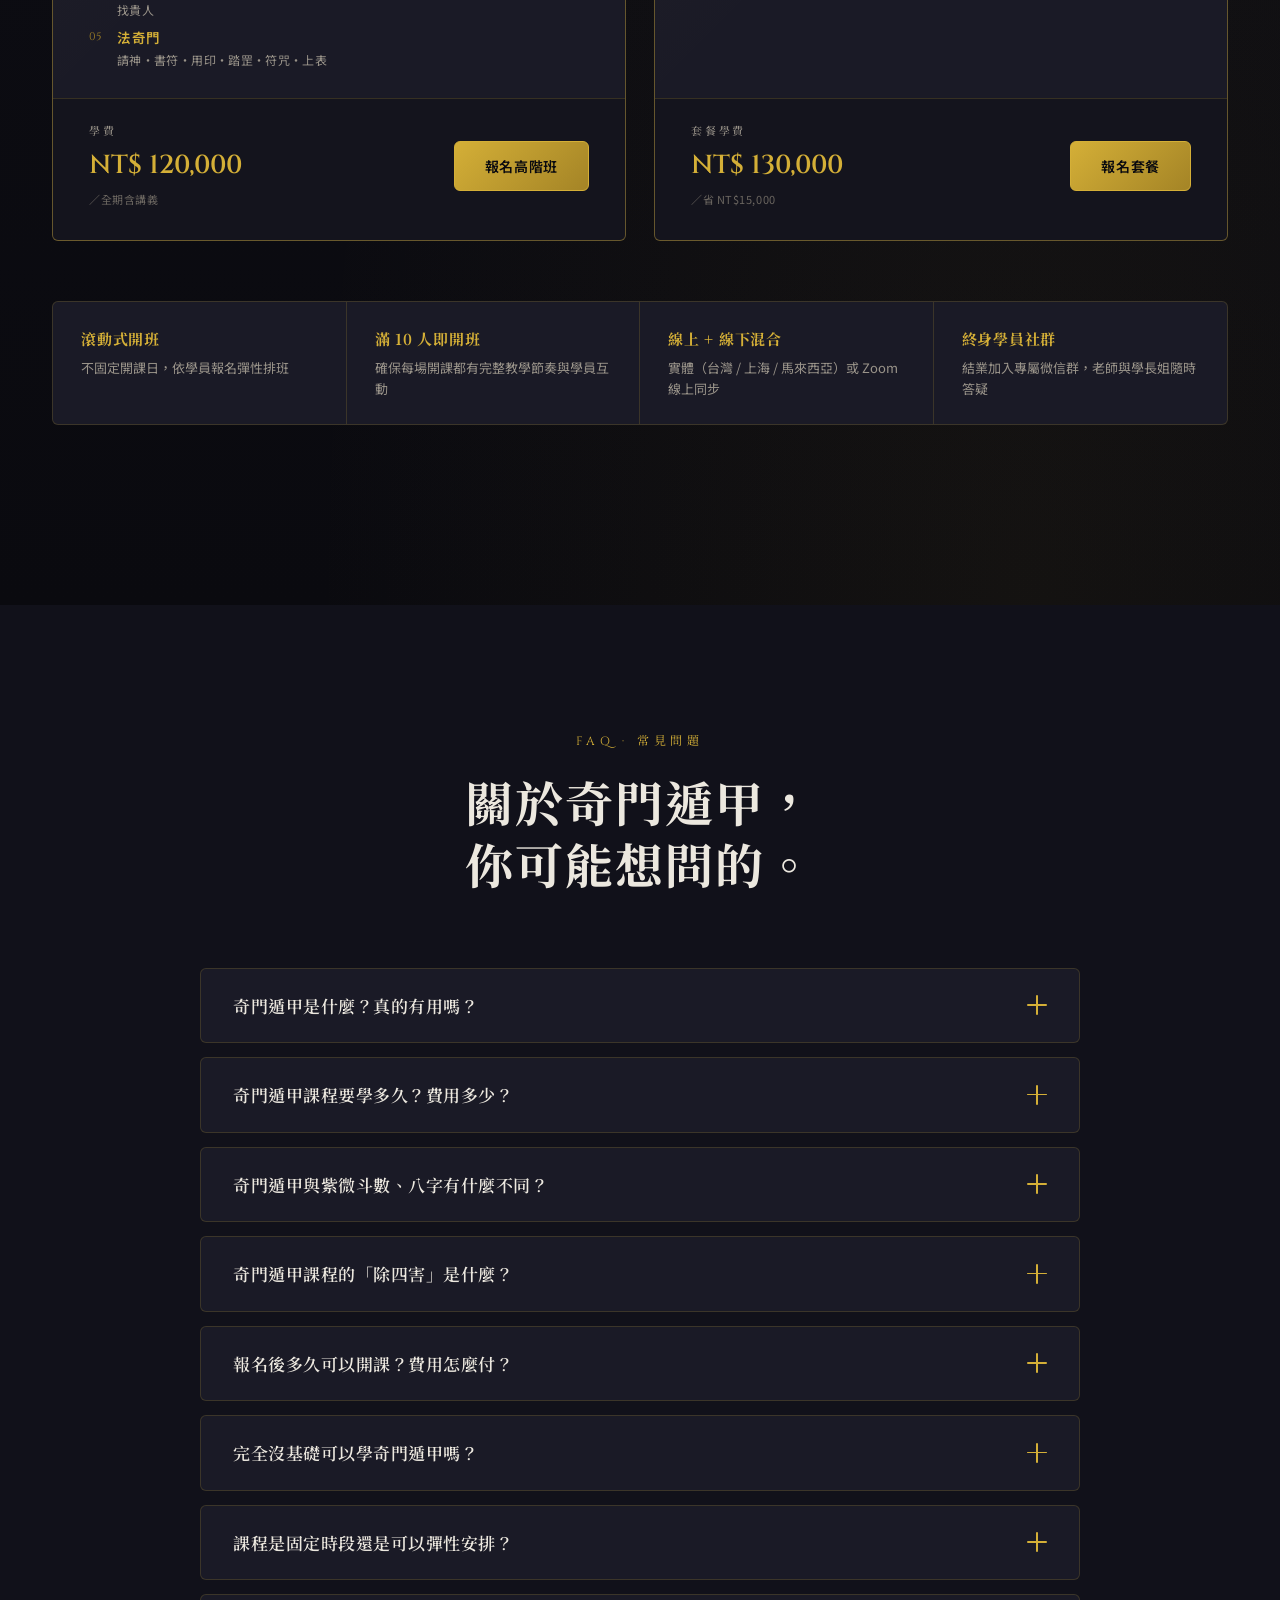
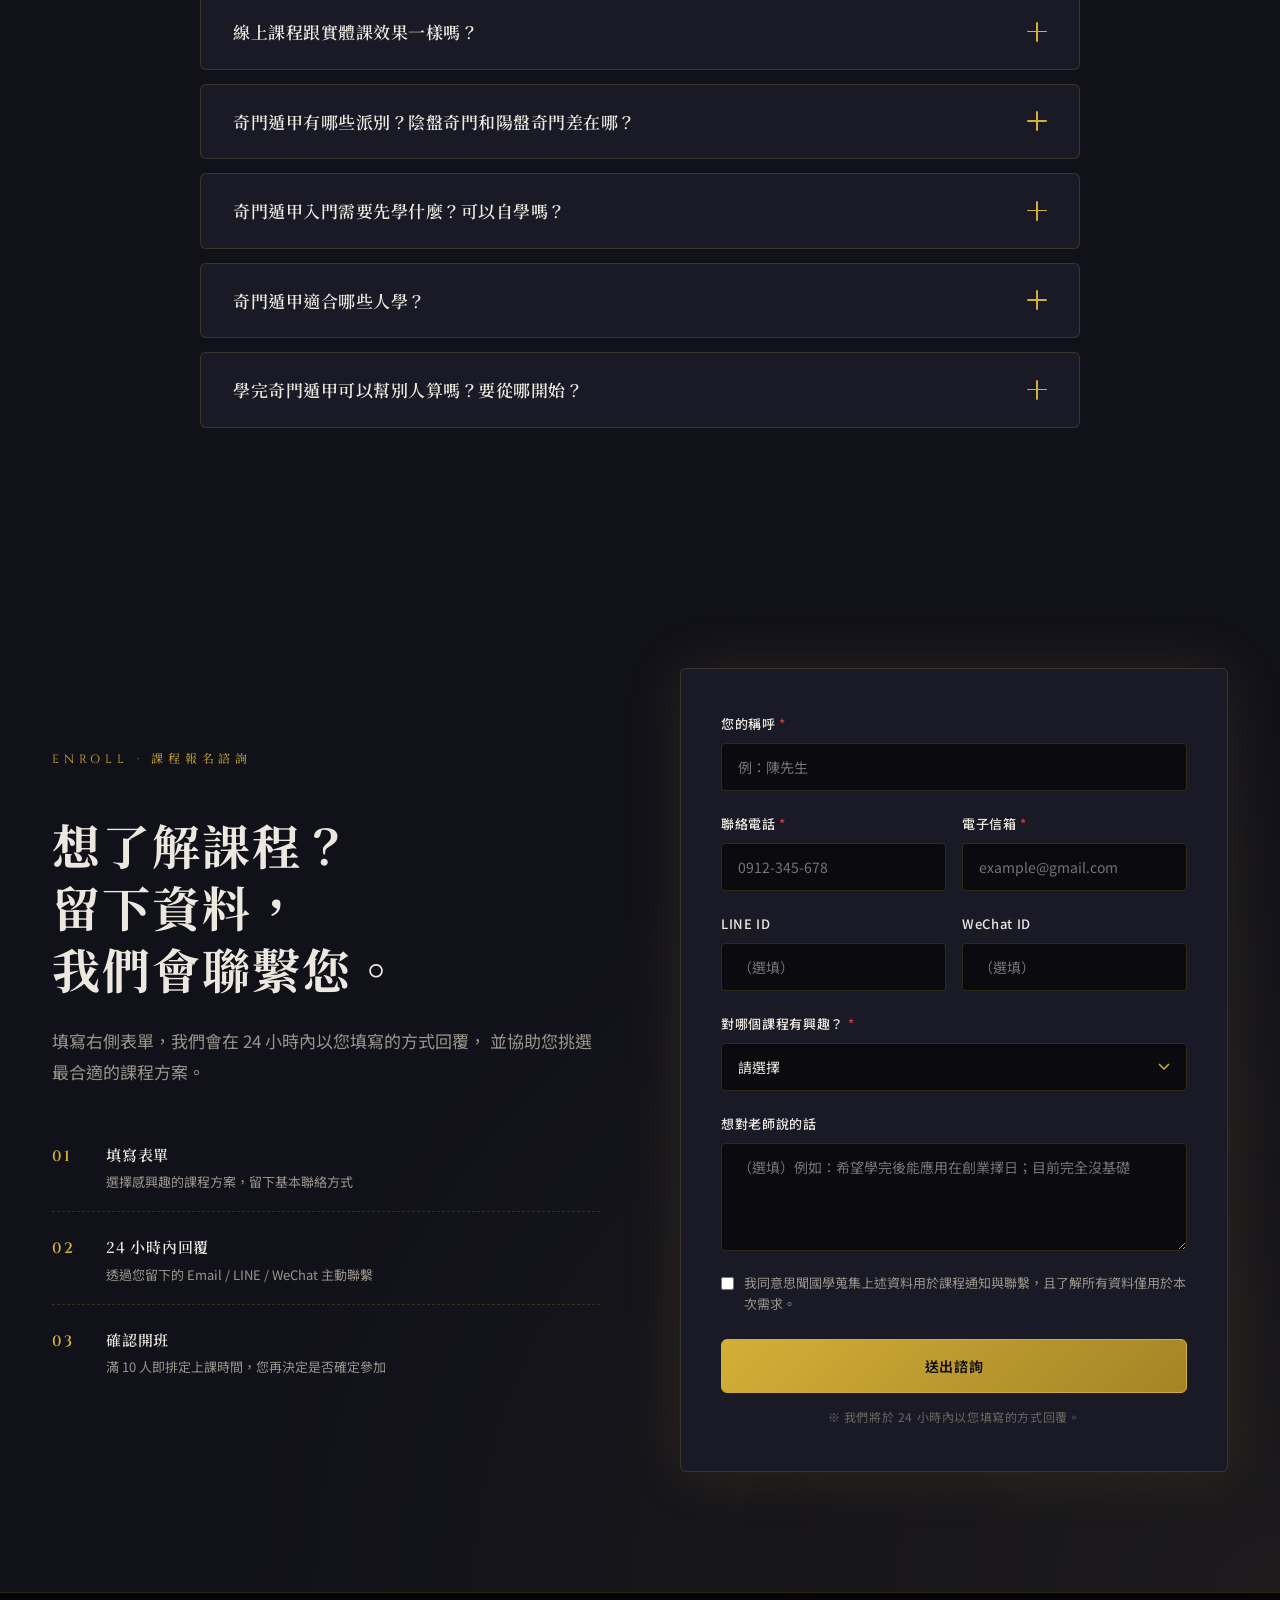
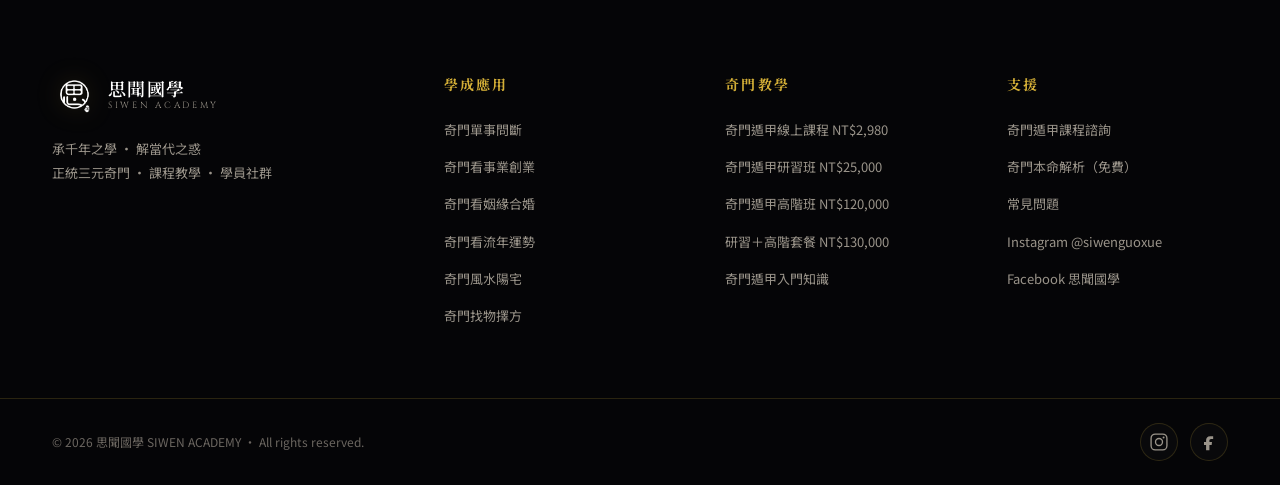
==== commit 9f69aa45: "Add files via upload" ====
--- a/index.html
+++ b/index.html
@@ -6,7 +6,7 @@
 
   <!-- ===== SEO 基礎 ===== -->
   <title>思聞國學 ｜ 奇門遁甲教學・線上課程／實體課｜正統三元奇門</title>
-  <meta name="description" content="思聞國學專營奇門遁甲教學，承襲道家陰盤奇門遁甲傳承。提供線上課程 NT$2,980、研習班、高階班至 NT$130,000 套餐共四種方案，20+ 年實戰經驗。從奇門遁甲入門到精通，學會獨立排盤、奇門看流年、奇門看姻緣、創業擇日、奇門風水陽宅佈局，並可免費使用奇門本命解析工具。" />
+  <meta name="description" content="思聞國學專營奇門遁甲教學，承襲道家陰盤奇門遁甲傳承。提供線上課程 NT$2,980、研習班、高階班至 NT$130,000 套餐共四種方案，十六年實戰經驗。從奇門遁甲入門到精通，學會獨立排盤、奇門看流年、奇門看姻緣、創業擇日、奇門風水陽宅佈局，並可免費使用奇門本命解析工具。" />
   <meta name="keywords" content="奇門本命解析, 奇門遁甲, 奇門遁甲教學, 奇門遁甲課程, 奇門遁甲老師, 學習奇門遁甲, 奇門遁甲入門, 自學奇門遁甲, 奇門遁甲費用, 奇門遁甲推薦, 奇門開盤, 奇門解盤, 奇門遁甲除四害, 奇門看流年, 奇門看姻緣, 奇門看財運, 奇門擇日, 奇門擇時, 奇門找物, 奇門合婚, 奇門風水, 奇門陽宅, 奇門決策, 陰盤奇門, 道家陰盤奇門, 三元奇門, 時家奇門, 轉盤奇門, 陽盤奇門, 創業擇日, 開業擇日, 合婚擇日, 姻緣合盤, 流年運勢, 命理解析, 八卦, 九宮, 國學, 帝王學, 台北奇門遁甲, 上海奇門遁甲, 馬來西亞奇門遁甲, 思聞國學, 思聞奇門" />
   <meta name="author" content="思聞國學 SIWEN ACADEMY" />
   <meta name="robots" content="index,follow,max-snippet:-1,max-image-preview:large,max-video-preview:-1" />
@@ -18,14 +18,14 @@
   <meta property="og:locale" content="zh_TW" />
   <meta property="og:site_name" content="思聞國學 SIWEN ACADEMY" />
   <meta property="og:title" content="思聞國學 ｜ 奇門遁甲教學・線上課程／實體課" />
-  <meta property="og:description" content="道家陰盤奇門遁甲教學｜20+ 年實戰｜四種課程方案 NT$2,980 ─ NT$130,000，學會獨立排盤、奇門看流年、奇門擇日、奇門風水陽宅佈局與法奇門。" />
+  <meta property="og:description" content="道家陰盤奇門遁甲教學｜十六年實戰｜四種課程方案 NT$2,980 ─ NT$130,000，學會獨立排盤、奇門看流年、奇門擇日、奇門風水陽宅佈局與法奇門。" />
   <meta property="og:url" content="https://siwen.site/" />
   <meta property="og:image" content="https://siwen.site/images/og-cover.jpg" />
 
   <!-- ===== Twitter Card ===== -->
   <meta name="twitter:card" content="summary_large_image" />
   <meta name="twitter:title" content="思聞國學 ｜ 奇門遁甲教學" />
-  <meta name="twitter:description" content="正統三元奇門｜20+ 年實戰｜線上 / 研習 / 高階 / 套餐 四種課程方案" />
+  <meta name="twitter:description" content="正統三元奇門｜十六年實戰｜線上 / 研習 / 高階 / 套餐 四種課程方案" />
   <meta name="twitter:image" content="https://siwen.site/images/og-cover.jpg" />
 
   <!-- ===== Favicon ===== -->
@@ -47,7 +47,7 @@
     "@id": "https://siwen.site/#organization",
     "name": "思聞國學",
     "alternateName": ["SIWEN ACADEMY", "思聞奇門遁甲"],
-    "description": "專營奇門遁甲教學，正統三元奇門傳承，提供線上課程、研習班、高階班與完整體系套餐。學員可獨立排盤、預測八大領域，並掌握佈局實務與法奇門。20+ 年實戰教學經驗，桃李遍及台灣、中國上海、馬來西亞、新加坡。",
+    "description": "專營奇門遁甲教學，正統三元奇門傳承，提供線上課程、研習班、高階班與完整體系套餐。學員可獨立排盤、預測八大領域，並掌握佈局實務與法奇門。十六年實戰教學經驗，桃李遍及台灣、中國上海、馬來西亞、新加坡。",
     "url": "https://siwen.site/",
     "logo": {
       "@type": "ImageObject",
@@ -400,7 +400,7 @@
           </a>
         </div>
         <div class="hero-stats">
-          <div><strong>20+</strong><span>年命理研習</span></div>
+          <div><strong>16+</strong><span>年命理研習</span></div>
           <div><strong>3,200+</strong><span>教學案例</span></div>
           <div><strong>98%</strong><span>學員推薦</span></div>
         </div>
@@ -448,7 +448,7 @@
           看見當下能量流向、選擇最有利的方位與時機。
         </p>
         <ul class="check-list">
-          <li><span class="check">✦</span>20+ 年實戰研習，承襲<strong>道家陰盤奇門遁甲</strong>傳承</li>
+          <li><span class="check">✦</span>十六年實戰研習，承襲<strong>道家陰盤奇門遁甲</strong>傳承</li>
           <li><span class="check">✦</span>每堂課附完整講義、實戰盤局與案例練習，從入門到自主排盤</li>
           <li><span class="check">✦</span>結業加入學員專屬微信群，老師與學長姐長期答疑</li>
           <li><span class="check">✦</span>一門深入：專注<strong>奇門遁甲教學</strong>，學員可長期跟隨深耕</li>
@@ -606,7 +606,7 @@
     <div class="container">
       <div class="section-head reveal">
         <span class="section-label">OUR JOURNEY · 教學足跡</span>
-        <h2 class="section-title">20+ 年實戰<br/>桃李滿天下</h2>
+        <h2 class="section-title">十六年實戰<br/>桃李滿天下</h2>
         <p class="section-desc">11 個城市開課・2 家世界級企業顧問・無數學員見證。每一張照片，都是一段授課現場的記錄。</p>
       </div>
 
@@ -988,7 +988,7 @@
               <span class="cp-amount">NT$ 2,980</span>
               <span class="cp-note">／單次購買</span>
             </div>
-            <button type="button" class="btn btn-ghost course-enroll-btn">立即訂閱</button>
+            <a id="course-online-link" href="#" target="_blank" rel="noopener noreferrer" class="btn btn-ghost">立即訂閱 ▸</a>
           </div>
         </article>
 
@@ -1345,7 +1345,6 @@
             <option>奇門遁甲研習班 NT$25,000</option>
             <option>奇門遁甲高階班 NT$120,000</option>
             <option>研習班＋高階班套餐 NT$130,000</option>
-            <option>免費公開課（不限時舉辦）</option>
             <option>還在比較 / 想先諮詢</option>
           </select>
         </div>
@@ -1456,11 +1455,26 @@
             <option value="奇門遁甲研習班 NT$25,000">奇門遁甲研習班 NT$25,000</option>
             <option value="奇門遁甲高階班 NT$120,000">奇門遁甲高階班 NT$120,000</option>
             <option value="研習班+高階班套餐 NT$130,000">研習班+高階班套餐 NT$130,000</option>
-            <option value="免費公開課（不限時舉辦）">免費公開課（不限時舉辦）</option>
             <option value="還在比較 / 想諮詢">還在比較 / 想諮詢</option>
           </select>
           <small class="field-hint" id="course-consult-hint" style="display:none;color:var(--gold);font-size:12px;margin-top:6px;">※ 想了解更多細節？建議關閉此視窗，滑到下方「課程諮詢」表單填寫，可以詳細說明您的狀況。</small>
         </div>
+
+        <!-- PressPlay 線上課程卡片（選「線上課程」時顯示，取代下方表單）-->
+        <div id="press-play-block" hidden>
+          <div class="pp-card">
+            <img src="images/online-course-cover.jpg" alt="奇門遁甲入門線上課・思聞國學 PressPlay" class="pp-cover" />
+            <div class="pp-card-body">
+              <h3>奇門遁甲入門線上課</h3>
+              <p class="pp-desc">這門課已上架到 <strong>PressPlay Academy</strong>。<br/>請點下方按鈕前往訂閱與觀看，購買後享 <strong>365 天無限觀看</strong>權利。</p>
+              <a id="pp-cta" href="#" target="_blank" rel="noopener noreferrer" class="btn btn-primary btn-block">前往 PressPlay 訂閱 ▸</a>
+              <p class="pp-note">※ 課程觀看連結與付款流程由 PressPlay Academy 負責，思聞國學不直接處理。</p>
+            </div>
+          </div>
+        </div>
+
+        <!-- 表單其他欄位 wrapper（選線上課程時整組隱藏）-->
+        <div id="cf-form-rest">
 
         <div class="field">
           <label for="cf-name">您的稱呼 <span class="req">*</span></label>
@@ -1679,6 +1693,8 @@
         </label>
         <button type="submit" class="btn btn-primary btn-block">送出報名意願</button>
         <p class="form-hint">※ 開班時間確定後，我們會以 LINE 或 Email 通知您，您再決定是否確定參加。</p>
+
+        </div><!-- /#cf-form-rest -->
       </form>
     </div>
   </div>
--- a/css/style.css
+++ b/css/style.css
@@ -2745,3 +2745,61 @@
 
 /* === birthchart 頁的 #qm-form 表單上方留 padding 讓 scroll-to 不卡 nav === */
 body.birthchart-page #qm-form { scroll-margin-top: 100px; }
+
+/* ============================================================
+   PressPlay 線上課程卡片 (v4 modal 內，選「線上課程」時顯示)
+   ============================================================ */
+#press-play-block {
+  margin-top: 18px;
+}
+.pp-card {
+  display: flex;
+  flex-direction: column;
+  background: rgba(20, 20, 28, 0.55);
+  border: 1px solid var(--gold, #d4af37);
+  border-radius: 8px;
+  overflow: hidden;
+  box-shadow: 0 8px 28px rgba(212, 175, 55, 0.15);
+}
+.pp-cover {
+  width: 100%;
+  height: auto;
+  display: block;
+  border-bottom: 1px solid var(--line, rgba(255,255,255,0.08));
+}
+.pp-card-body {
+  padding: 22px 24px 18px;
+}
+.pp-card-body h3 {
+  font-family: var(--serif, 'Noto Serif TC', serif);
+  font-size: 20px;
+  color: var(--gold, #d4af37);
+  margin: 0 0 12px;
+  letter-spacing: 0.04em;
+}
+.pp-card-body .pp-desc {
+  font-size: 14px;
+  line-height: 1.75;
+  color: var(--text, #e8e8e8);
+  margin: 0 0 18px;
+}
+.pp-card-body .pp-desc strong {
+  color: var(--gold, #d4af37);
+}
+#pp-cta {
+  margin-bottom: 12px;
+  letter-spacing: 0.08em;
+}
+.pp-card-body .pp-note {
+  margin: 8px 0 0;
+  font-size: 11px;
+  color: var(--text-soft, #a8a8a8);
+  opacity: 0.7;
+  line-height: 1.6;
+  font-style: italic;
+}
+@media (max-width: 600px) {
+  .pp-card-body { padding: 18px 18px 14px; }
+  .pp-card-body h3 { font-size: 17px; }
+  .pp-card-body .pp-desc { font-size: 13px; }
+}
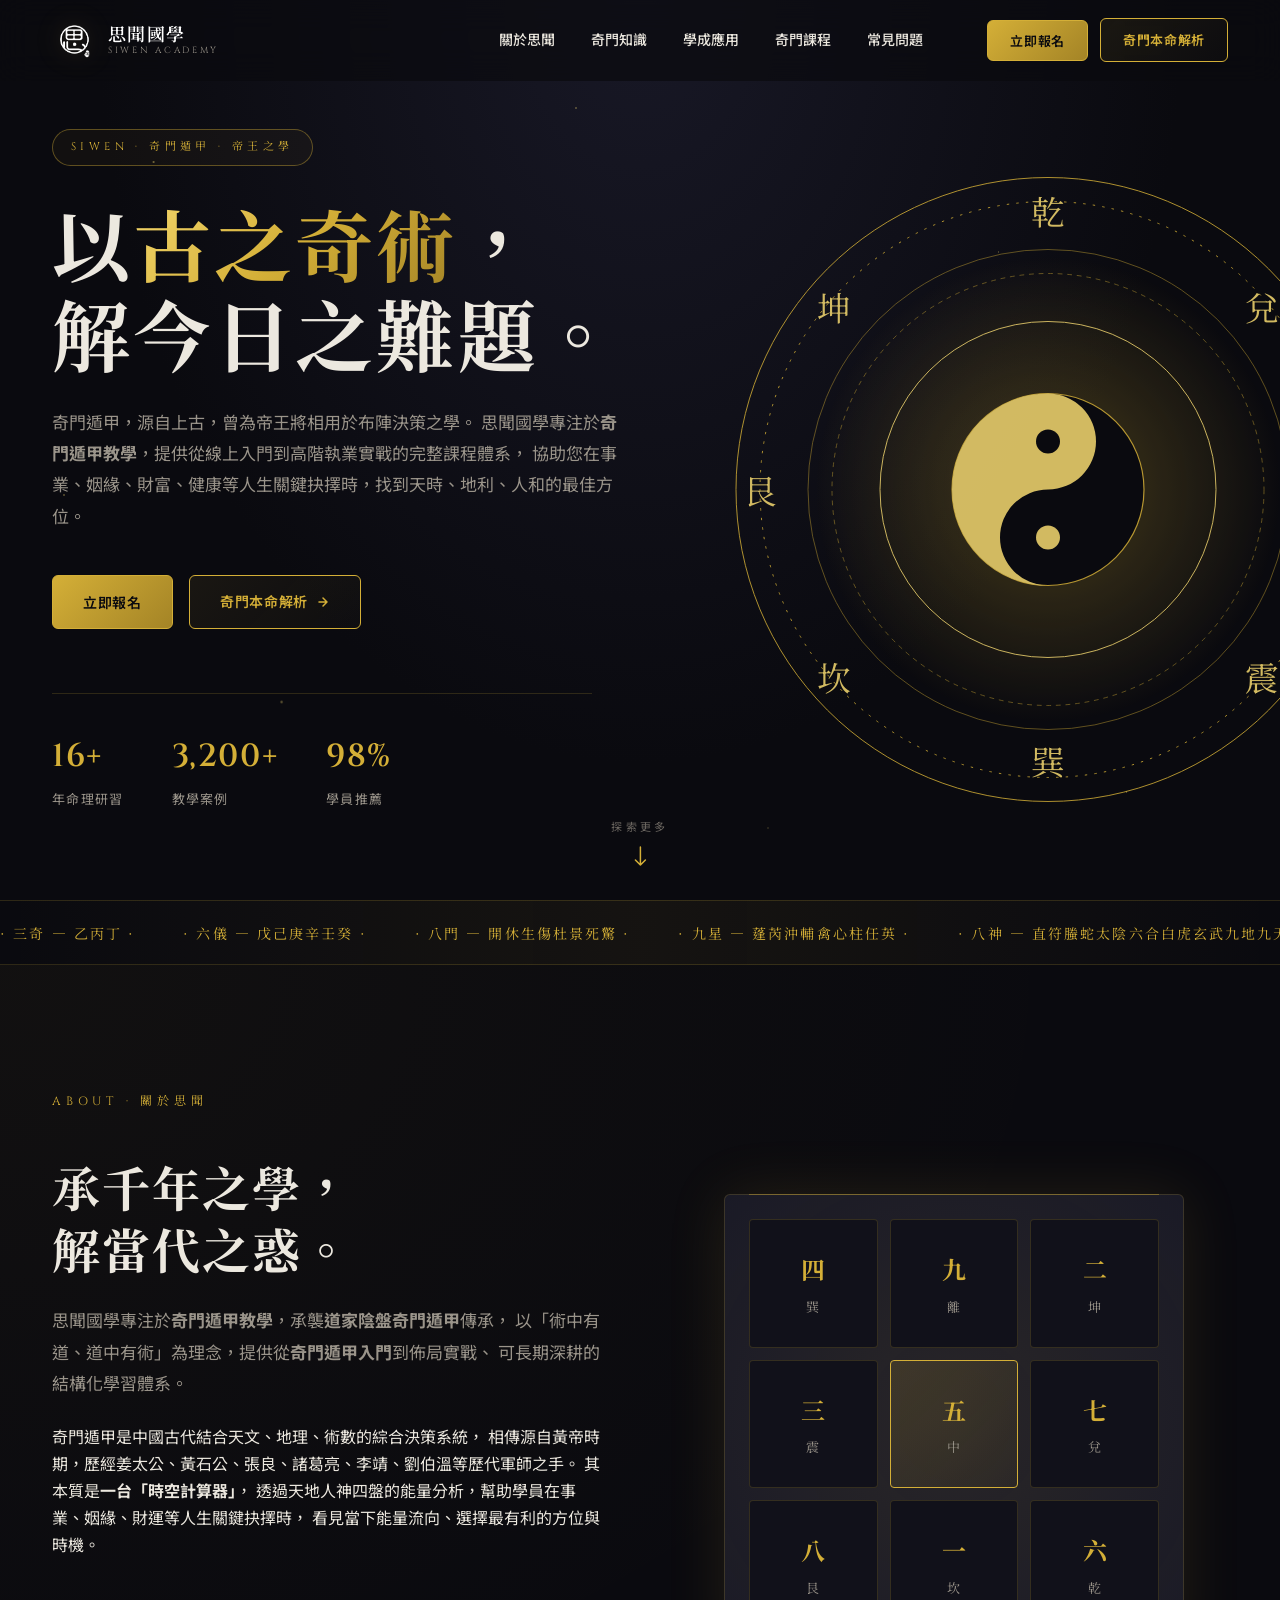
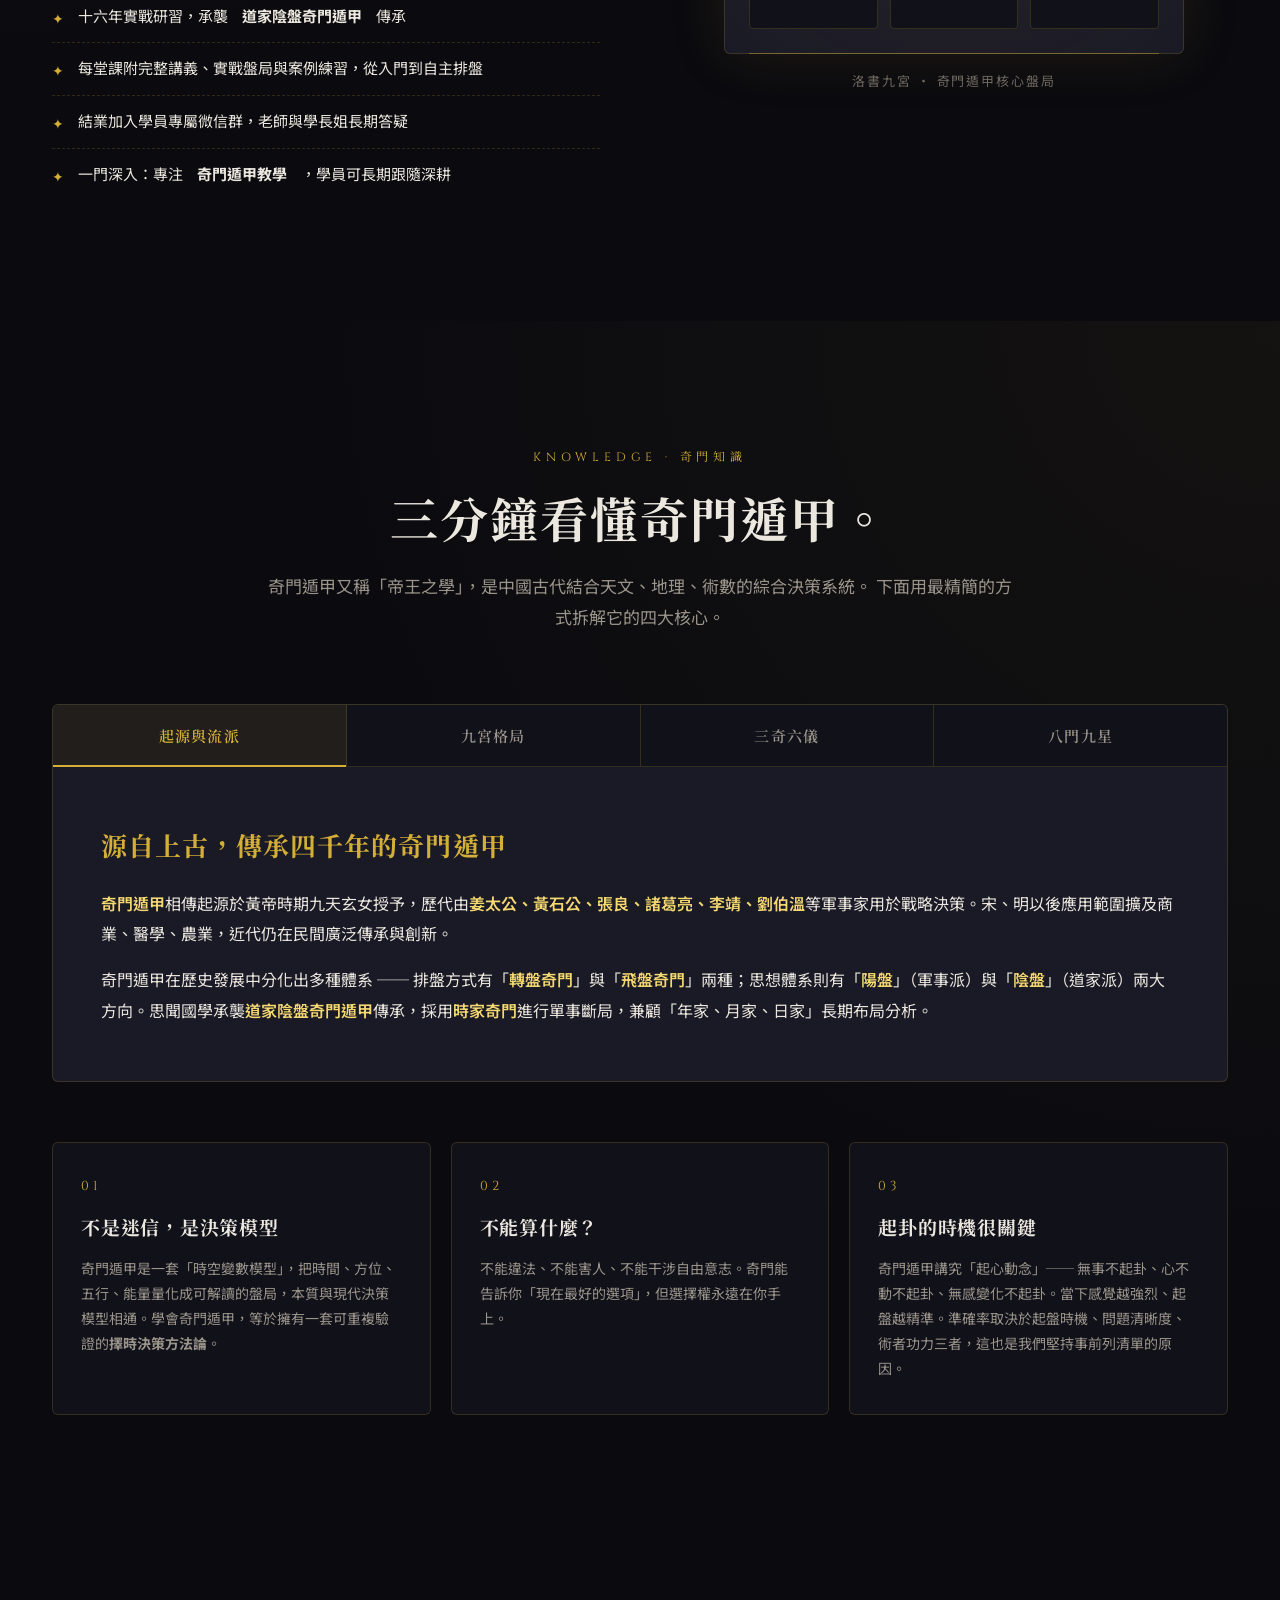
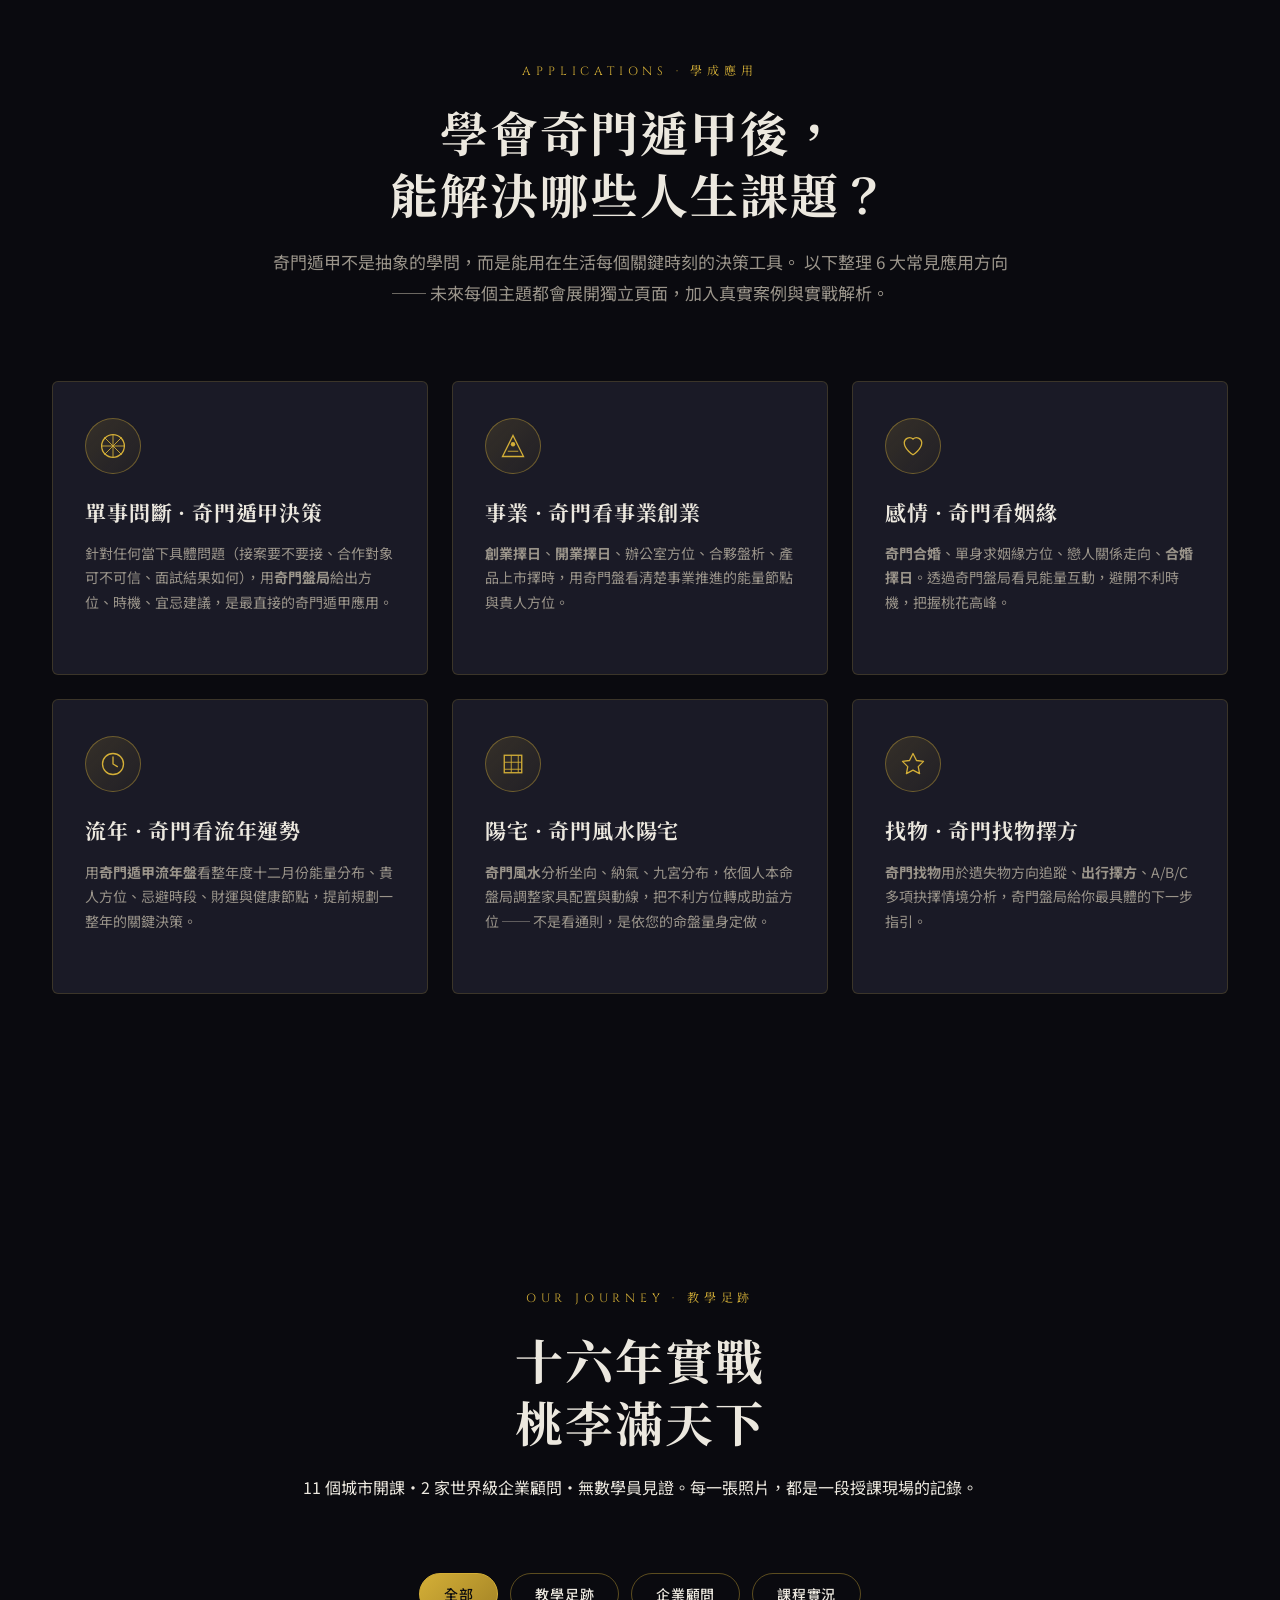
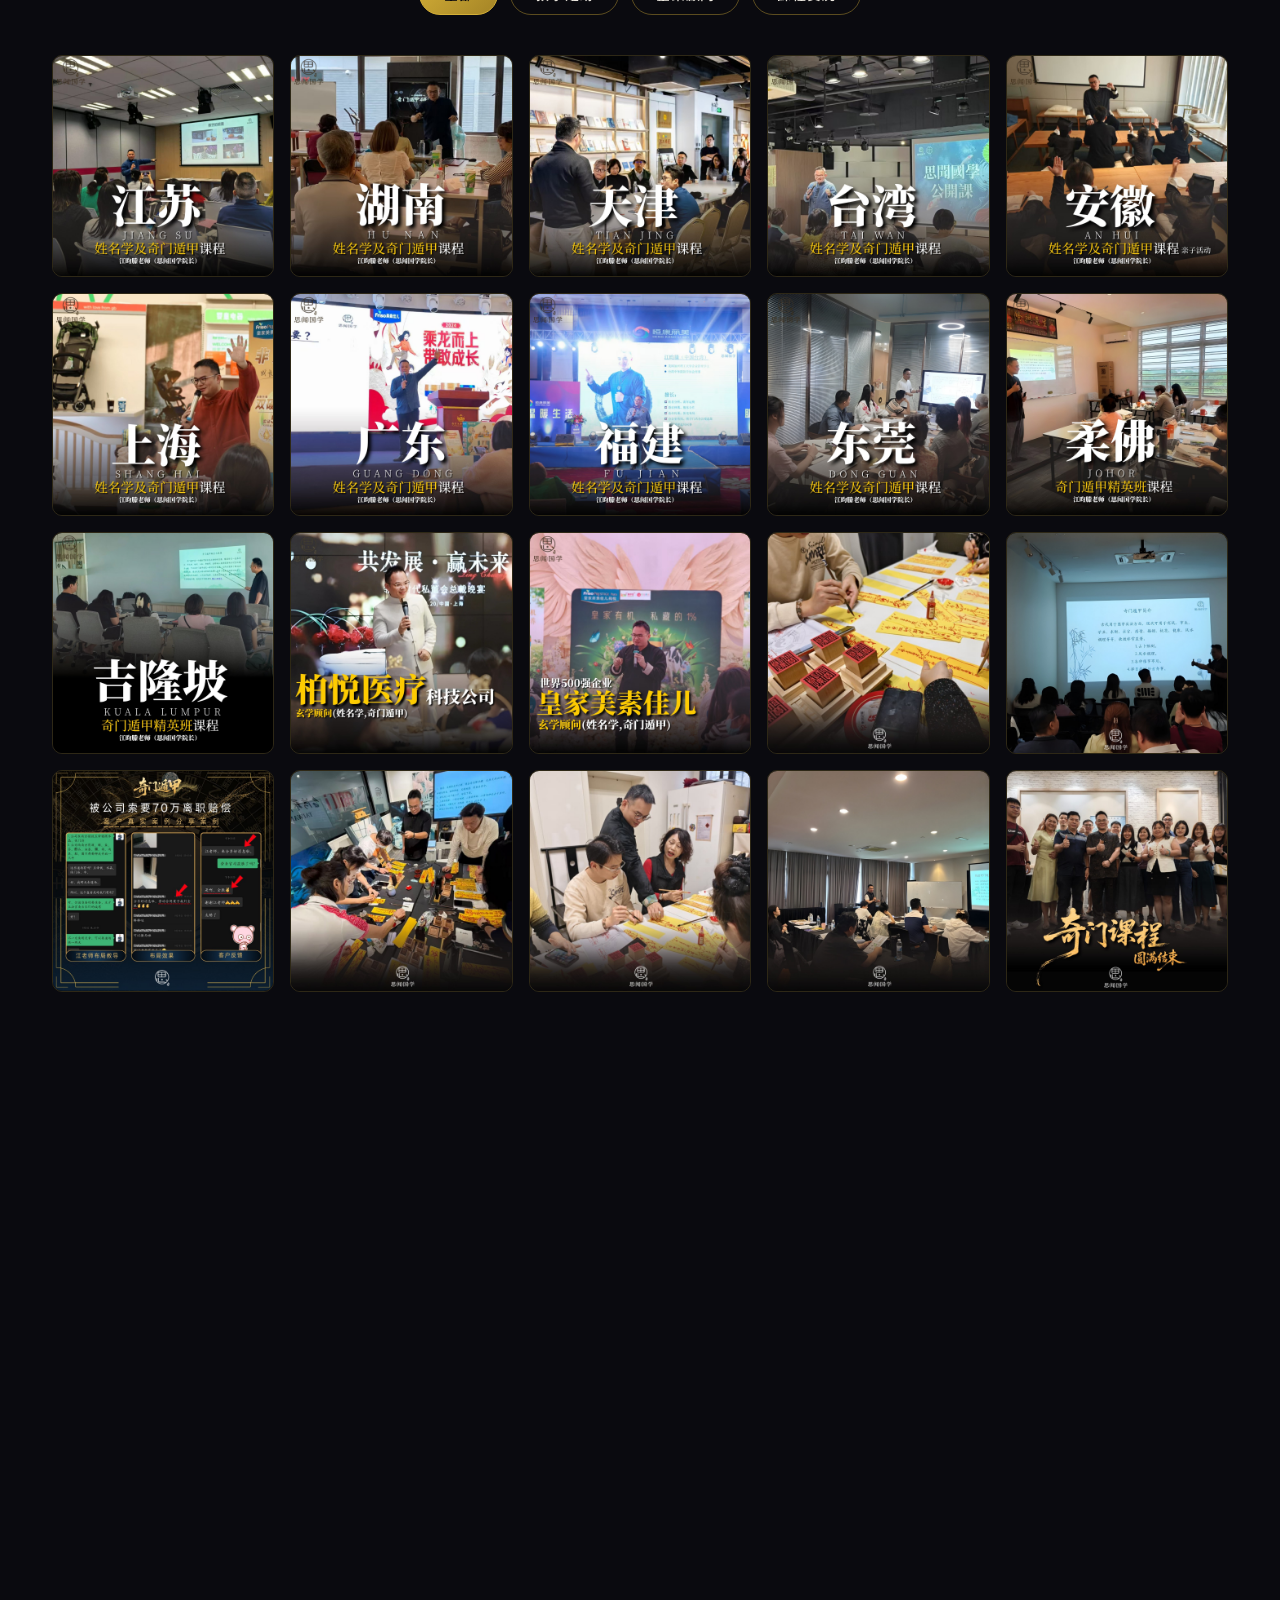
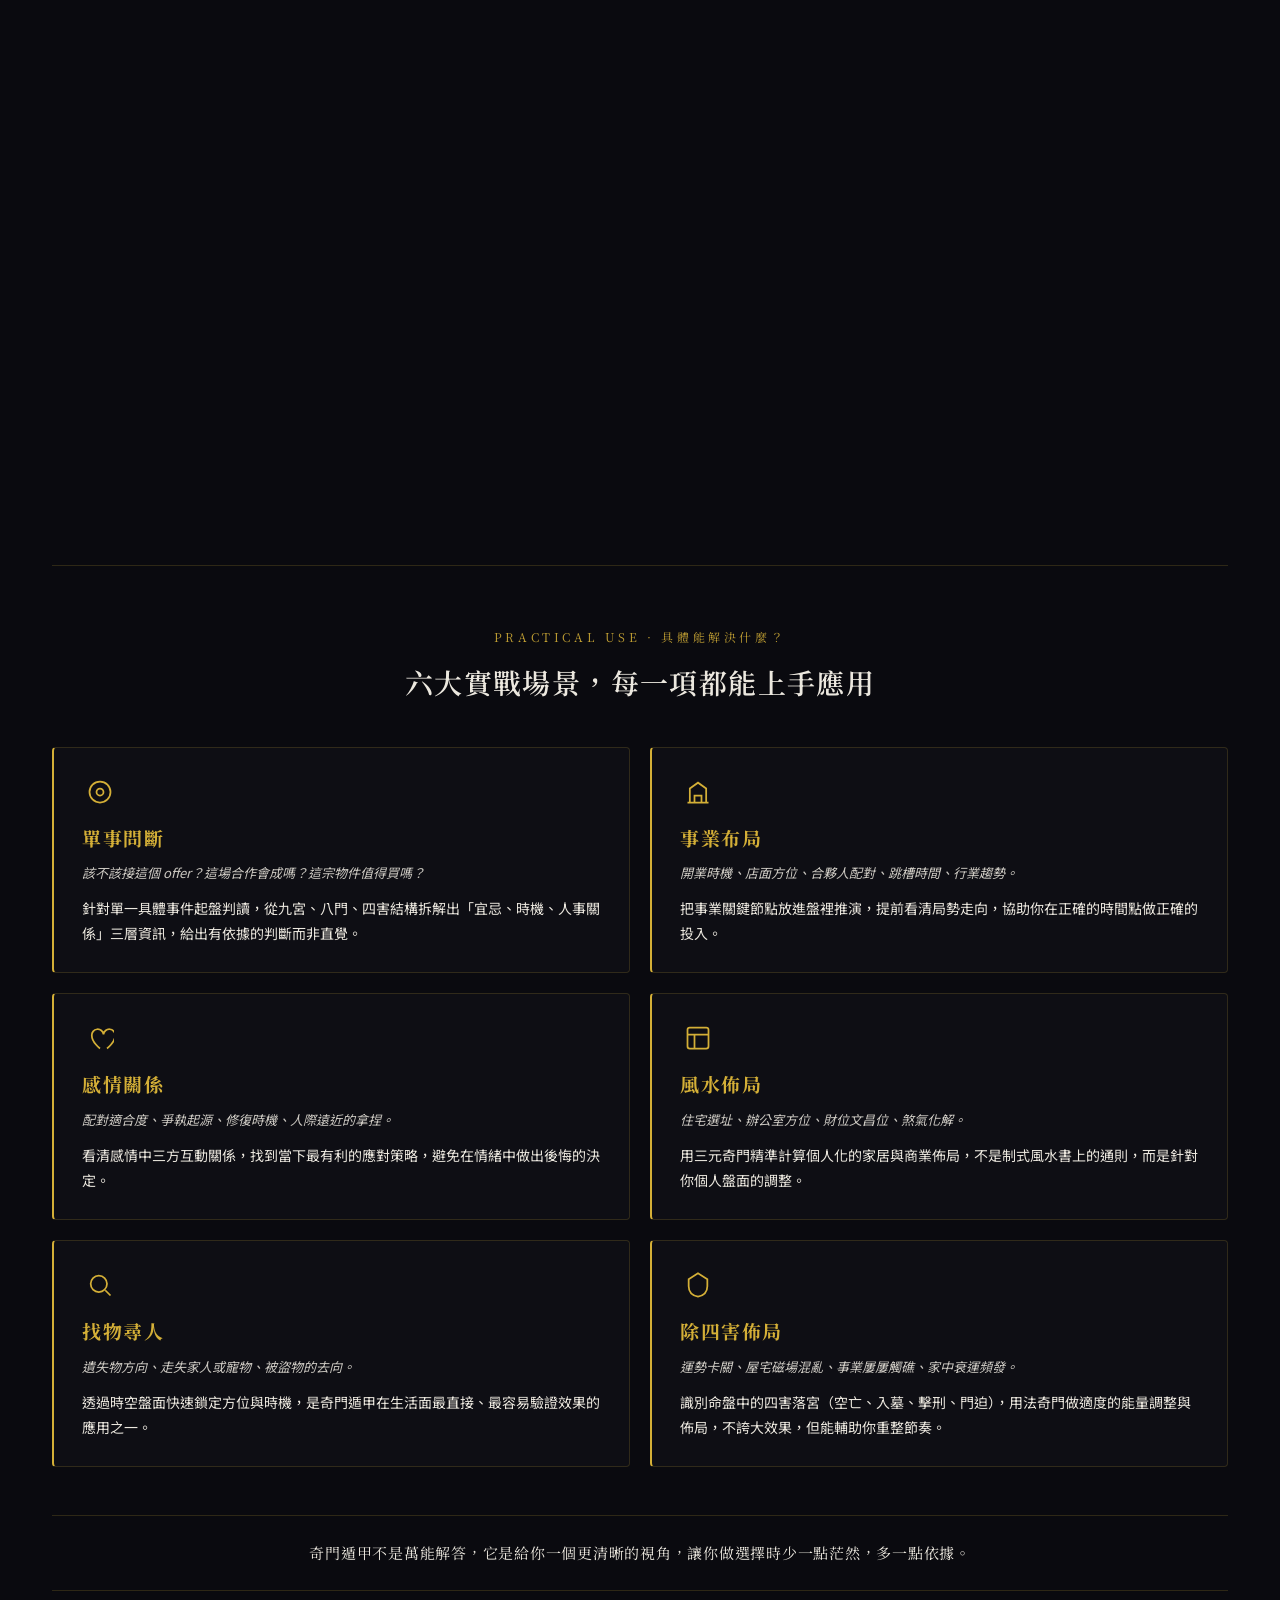
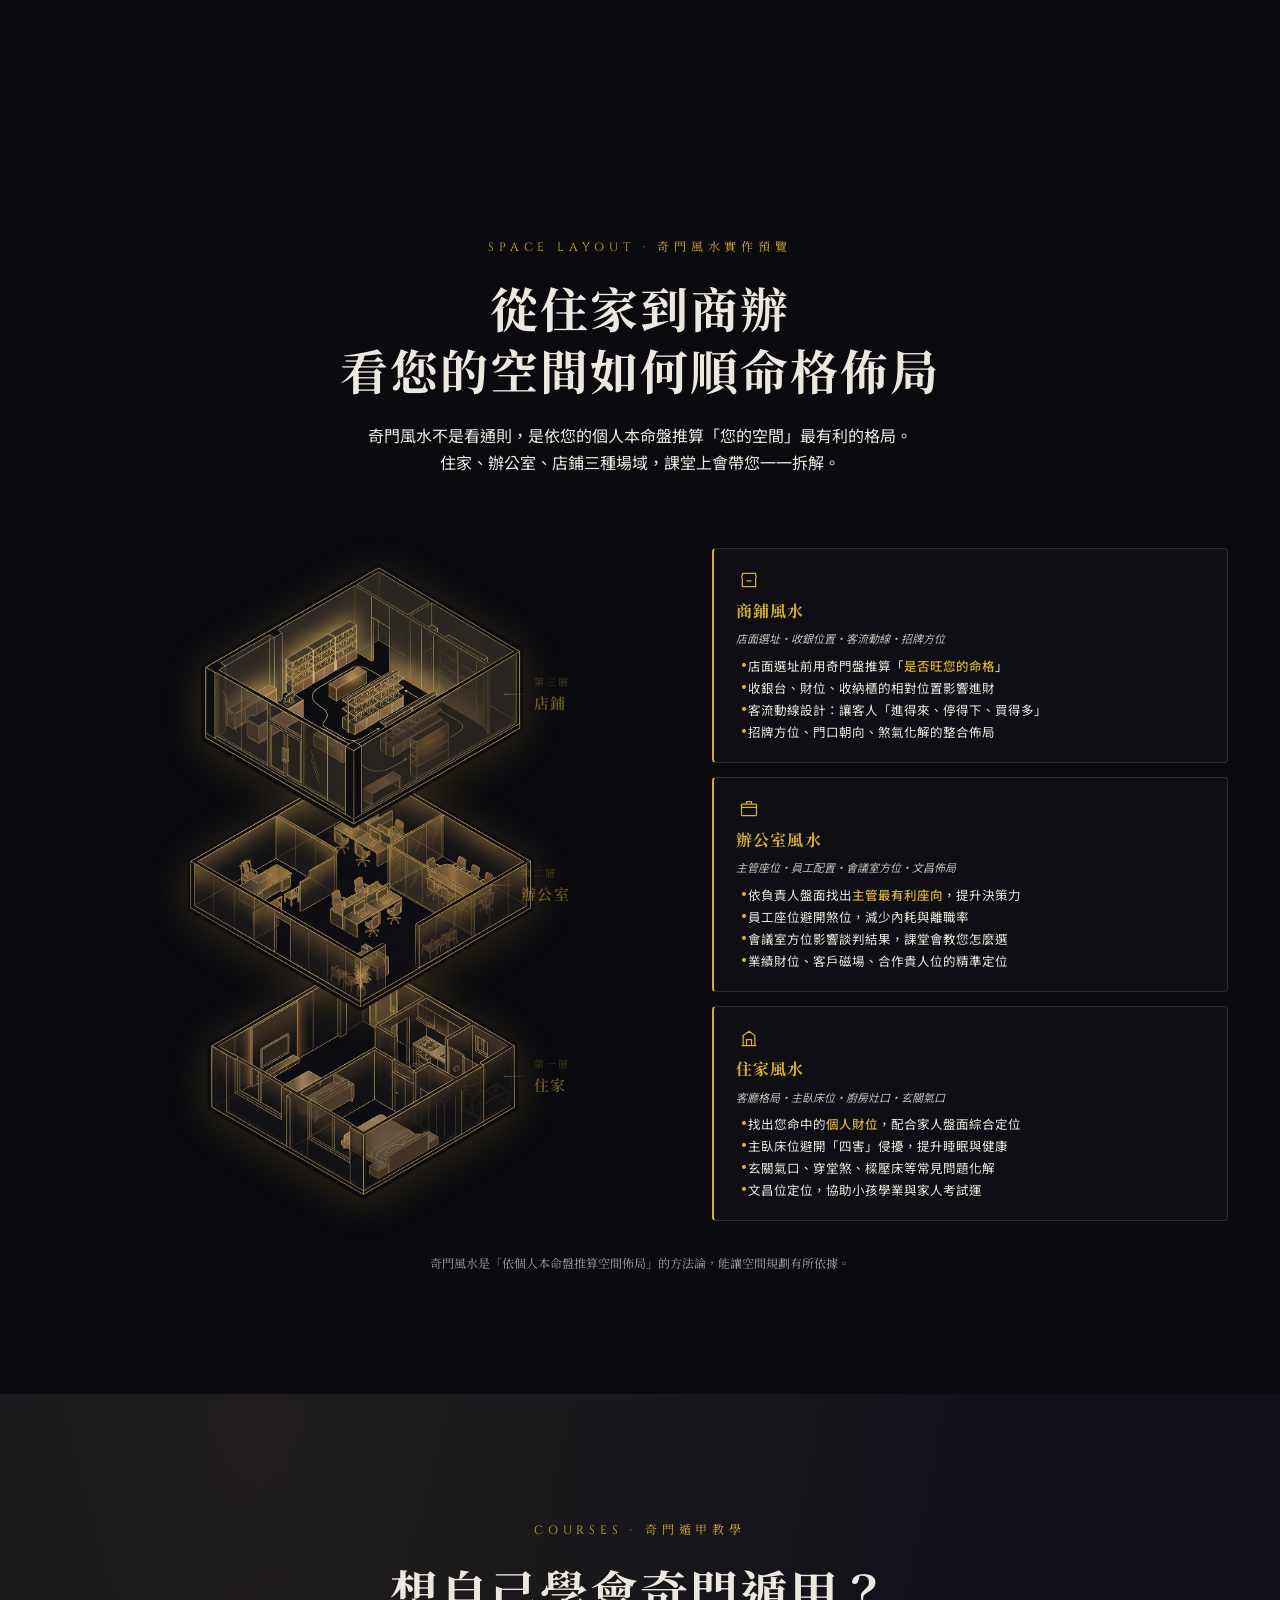
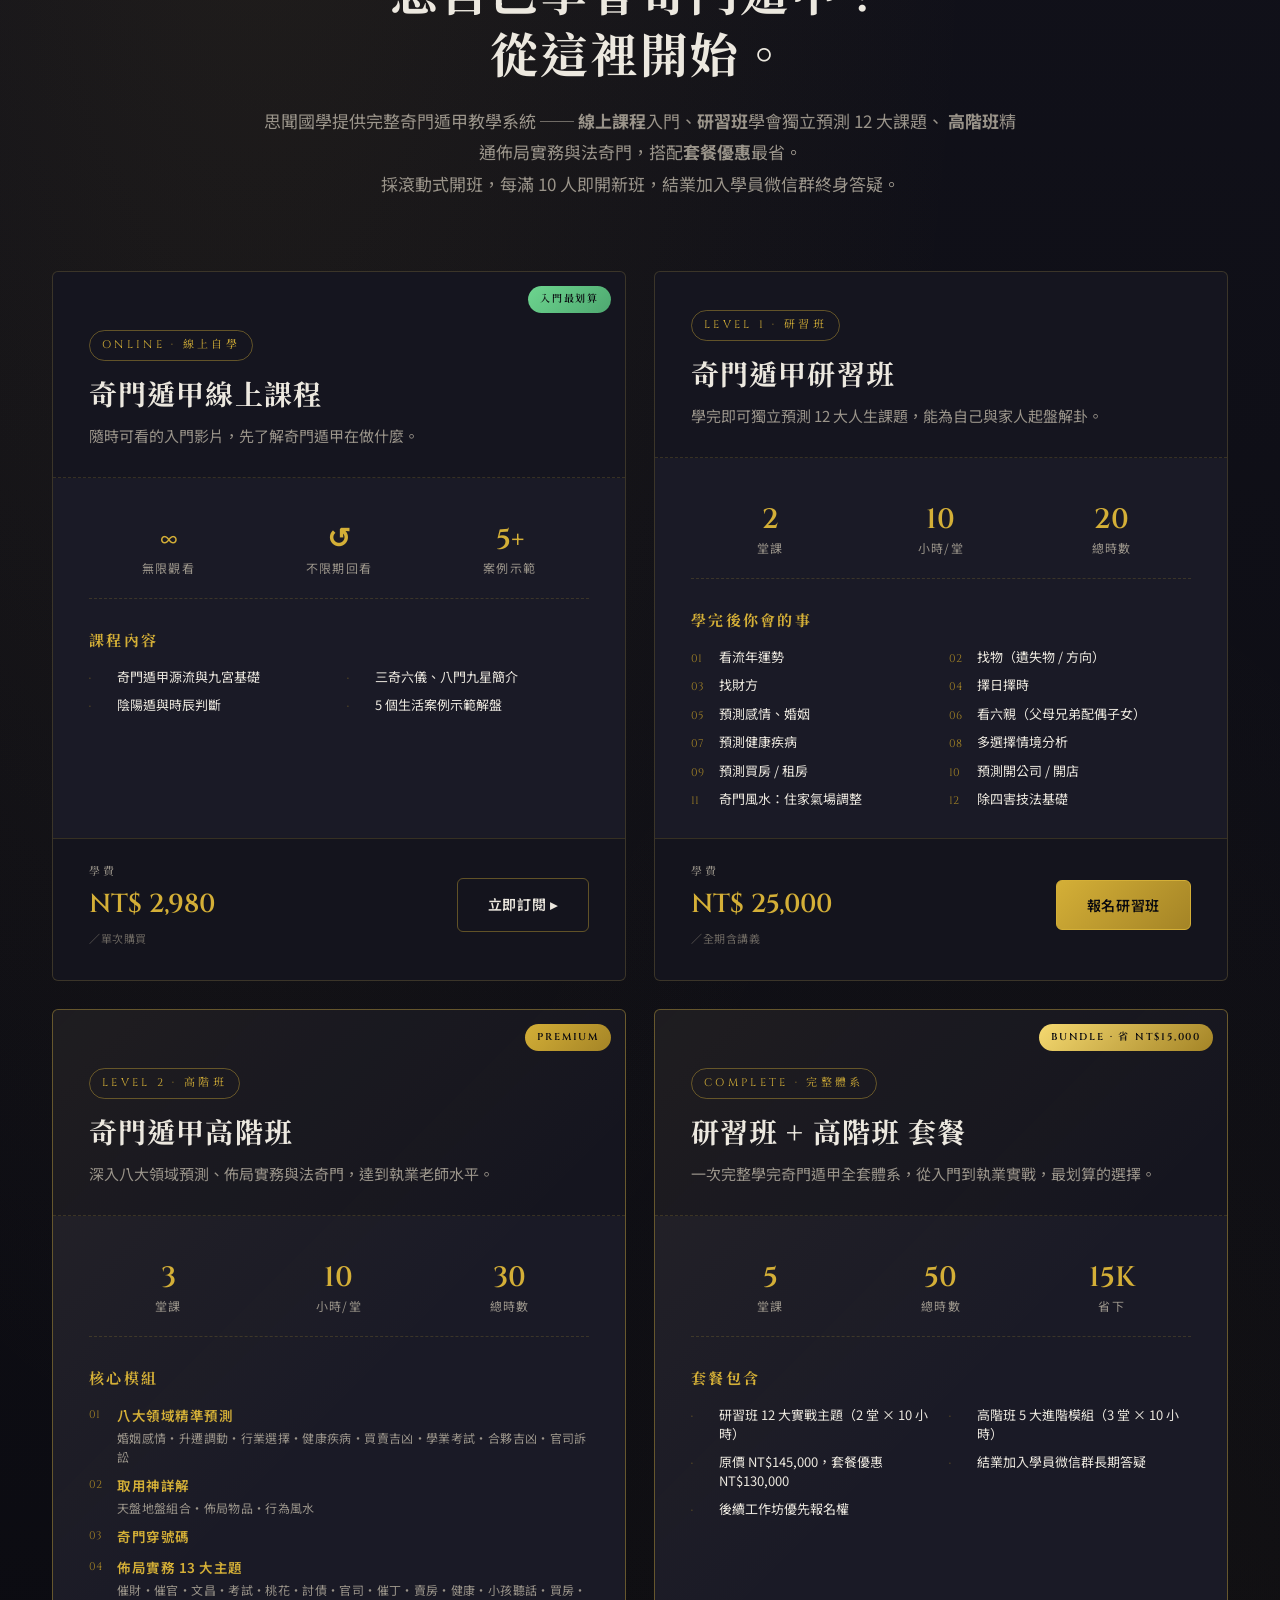
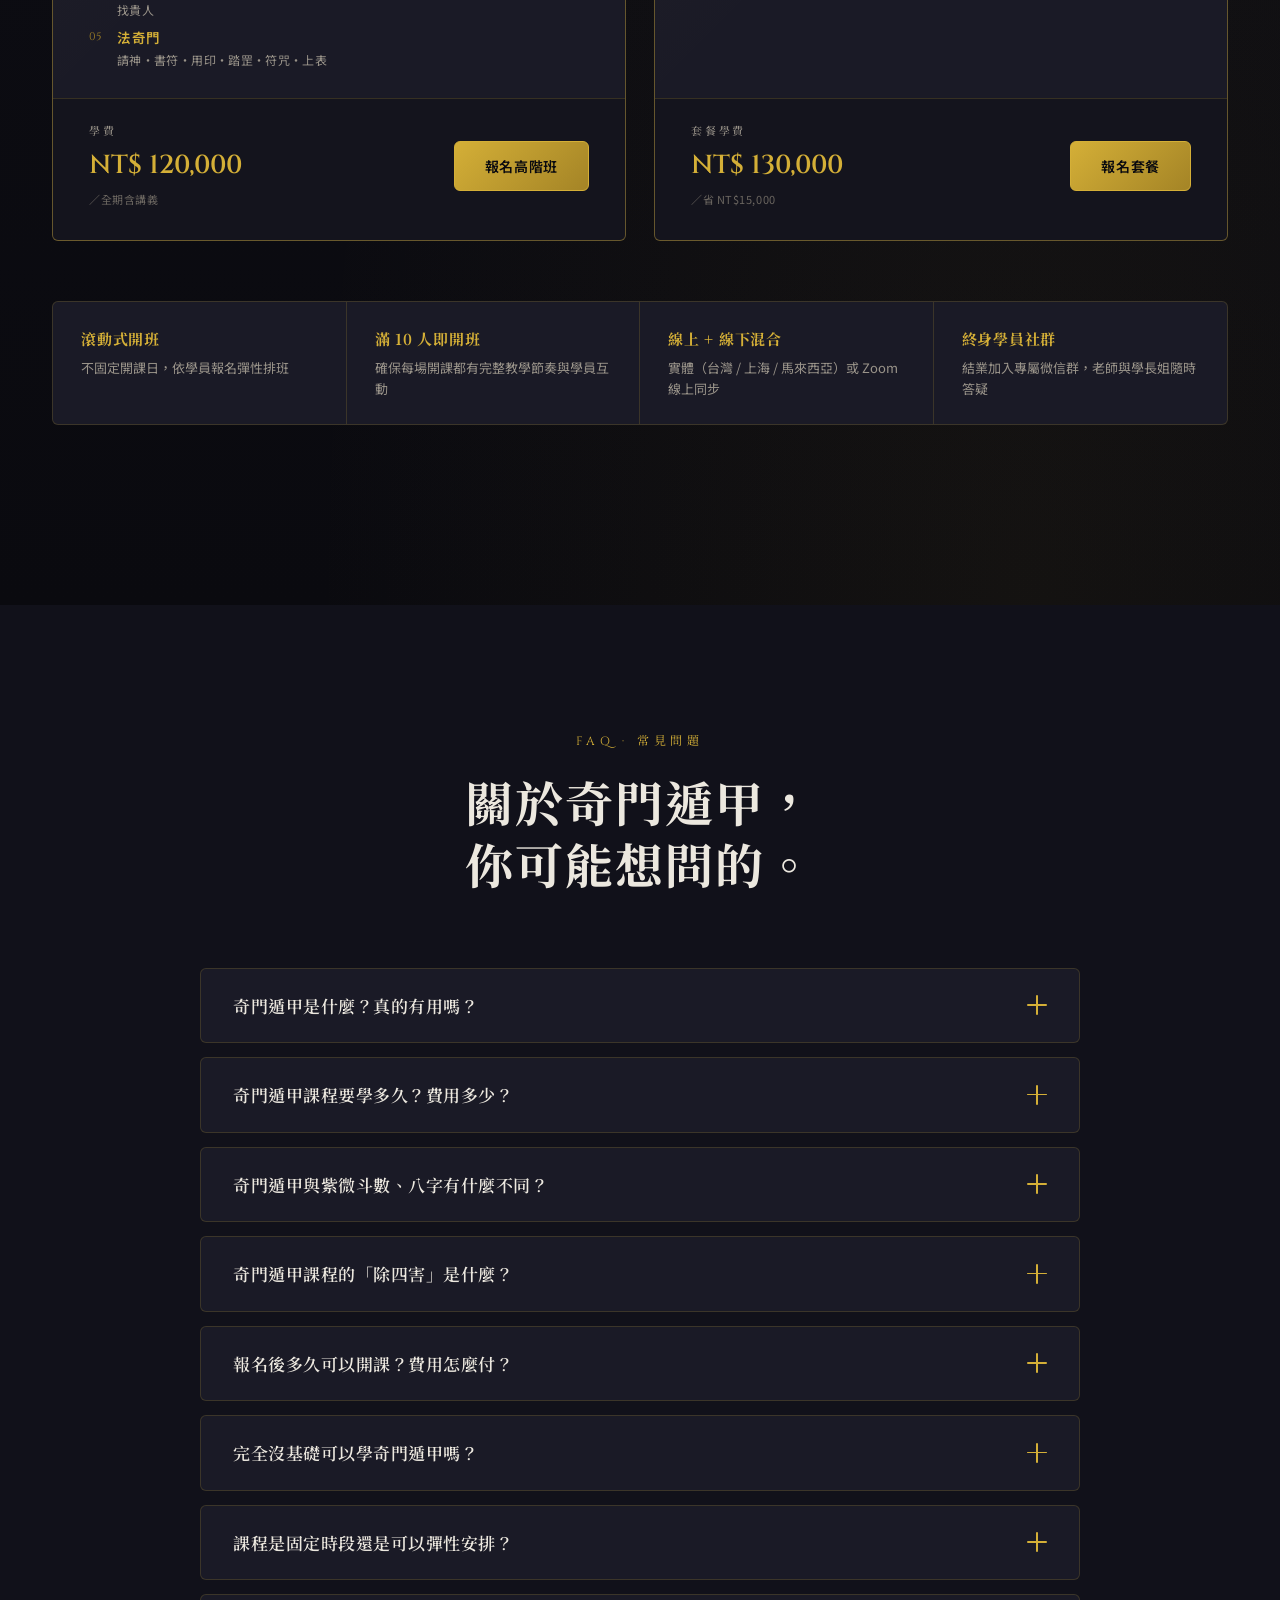
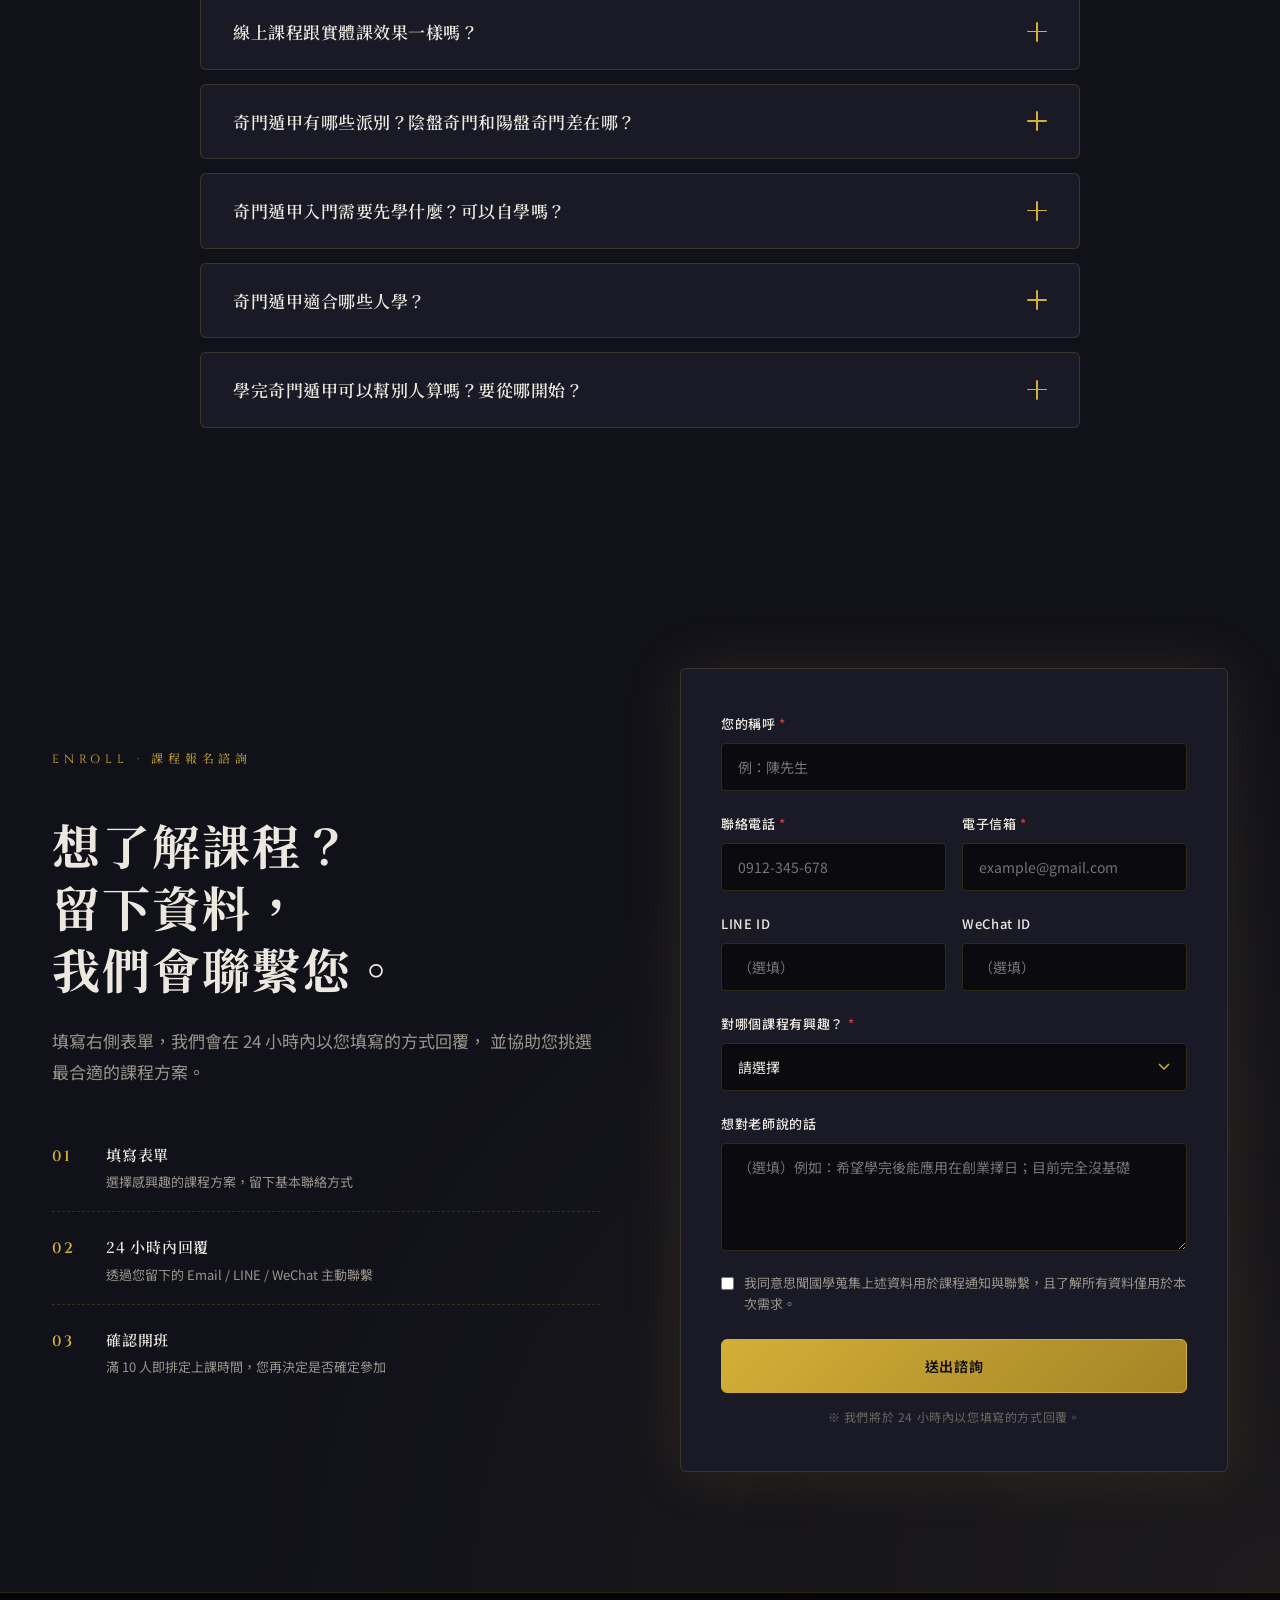
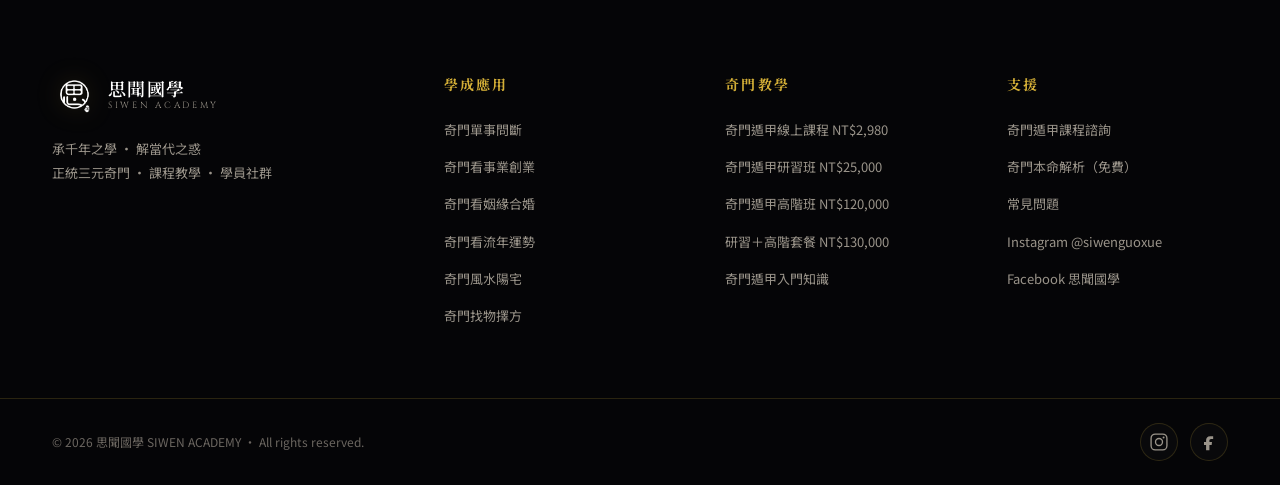
==== commit ce0f692d: "Add files via upload" ====
--- a/index.html
+++ b/index.html
@@ -116,7 +116,7 @@
       {
         "@type": "Course",
         "name": "奇門遁甲線上課程",
-        "description": "奇門遁甲入門影片課程，介紹源流、九宮基礎、三奇六儀、八門九星與時辰判斷，含 5 個生活案例示範解盤。365 天無限次觀看。",
+        "description": "奇門遁甲入門影片課程，介紹源流、九宮基礎、三奇六儀、八門九星與時辰判斷，含 5 個生活案例示範解盤。不限期重複觀看。",
         "provider": { "@type": "Organization", "name": "思聞國學", "sameAs": "https://siwen.site/" },
         "offers": {
           "@type": "Offer",
@@ -211,7 +211,7 @@
         "name": "奇門遁甲課程要學多久？費用多少？",
         "acceptedAnswer": {
           "@type": "Answer",
-          "text": "思聞國學提供四種課程方案：線上課程 NT$2,980（365 天無限觀看）、研習班 NT$25,000（共 2 堂、每堂 10 小時、總時數 20 小時，學會 12 大實戰主題）、高階班 NT$120,000（共 3 堂、每堂 10 小時、總時數 30 小時，含八大領域預測、佈局實務、法奇門）、研習＋高階套餐 NT$130,000（省 NT$15,000）。所有課程附完整講義與練習盤。"
+          "text": "思聞國學提供四種課程方案：線上課程 NT$2,980（不限期觀看）、研習班 NT$25,000（共 2 堂、每堂 10 小時、總時數 20 小時，學會 12 大實戰主題）、高階班 NT$120,000（共 3 堂、每堂 10 小時、總時數 30 小時，含八大領域預測、佈局實務、法奇門）、研習＋高階套餐 NT$130,000（省 NT$15,000）。所有課程附完整講義與練習盤。"
         }
       },
       {
@@ -969,7 +969,7 @@
           <div class="course-body">
             <div class="course-stats">
               <div><span class="cs-num">∞</span><span class="cs-lbl">無限觀看</span></div>
-              <div><span class="cs-num">365</span><span class="cs-lbl">天有效</span></div>
+              <div><span class="cs-num">↺</span><span class="cs-lbl">不限期回看</span></div>
               <div><span class="cs-num">5+</span><span class="cs-lbl">案例示範</span></div>
             </div>
             <div class="course-syllabus">
@@ -1166,7 +1166,7 @@
             <span class="caret"></span>
           </summary>
           <div class="a">
-            <p>思聞國學提供四種課程方案：<strong>線上課程</strong> NT$2,980（365 天無限觀看）、<strong>研習班</strong> NT$25,000（共 2 堂、每堂 10 小時、總時數 20 小時，學會 12 大實戰主題）、<strong>高階班</strong> NT$120,000（共 3 堂、每堂 10 小時、總時數 30 小時，含八大領域預測、佈局實務、法奇門）、<strong>研習＋高階套餐</strong> NT$130,000（省 NT$15,000）。所有課程附完整講義與練習盤。</p>
+            <p>思聞國學提供四種課程方案：<strong>線上課程</strong> NT$2,980（不限期觀看）、<strong>研習班</strong> NT$25,000（共 2 堂、每堂 10 小時、總時數 20 小時，學會 12 大實戰主題）、<strong>高階班</strong> NT$120,000（共 3 堂、每堂 10 小時、總時數 30 小時，含八大領域預測、佈局實務、法奇門）、<strong>研習＋高階套餐</strong> NT$130,000（省 NT$15,000）。所有課程附完整講義與練習盤。</p>
           </div>
         </details>
 
@@ -1466,7 +1466,7 @@
             <img src="images/online-course-cover.jpg" alt="奇門遁甲入門線上課・思聞國學 PressPlay" class="pp-cover" />
             <div class="pp-card-body">
               <h3>奇門遁甲入門線上課</h3>
-              <p class="pp-desc">這門課已上架到 <strong>PressPlay Academy</strong>。<br/>請點下方按鈕前往訂閱與觀看，購買後享 <strong>365 天無限觀看</strong>權利。</p>
+              <p class="pp-desc">這門課已上架到 <strong>PressPlay Academy</strong>。<br/>請點下方按鈕前往訂閱與觀看，購買後享 <strong>不限期重複觀看</strong>權利。</p>
               <a id="pp-cta" href="#" target="_blank" rel="noopener noreferrer" class="btn btn-primary btn-block">前往 PressPlay 訂閱 ▸</a>
               <p class="pp-note">※ 課程觀看連結與付款流程由 PressPlay Academy 負責，思聞國學不直接處理。</p>
             </div>
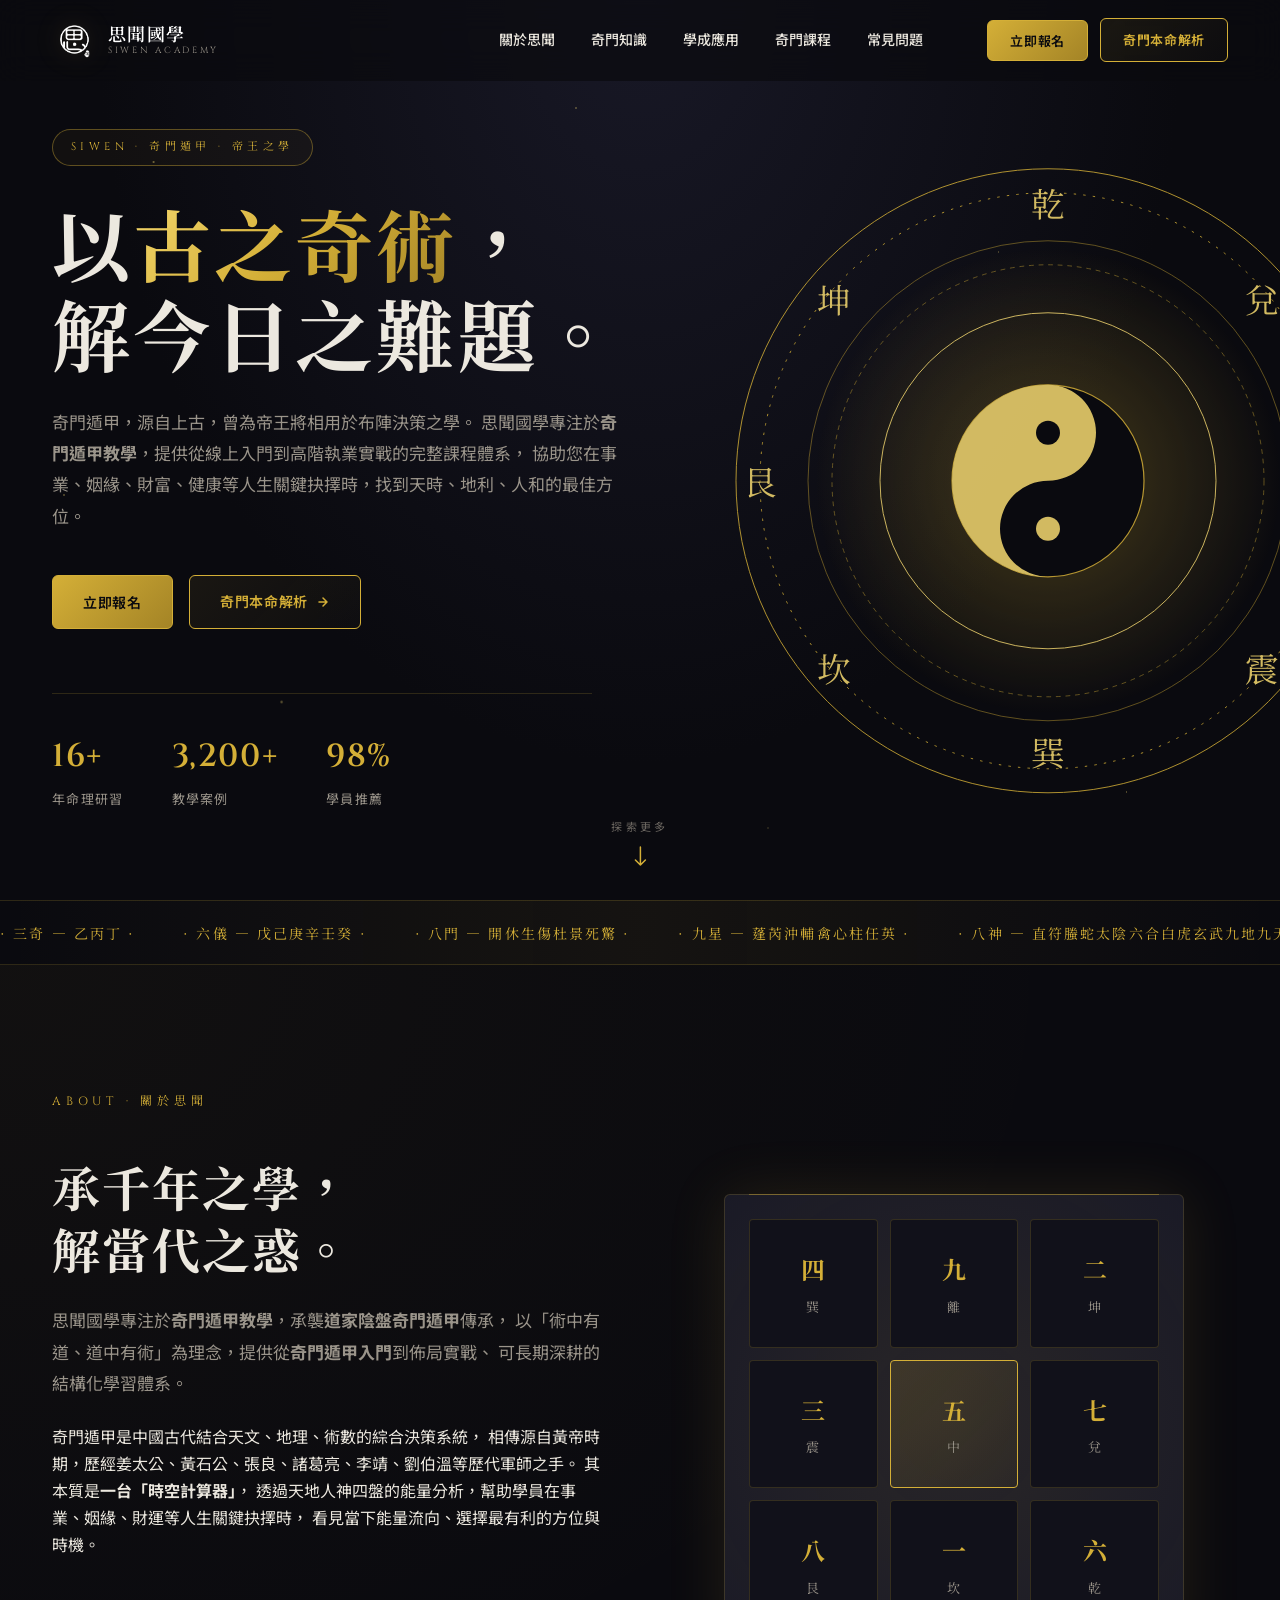
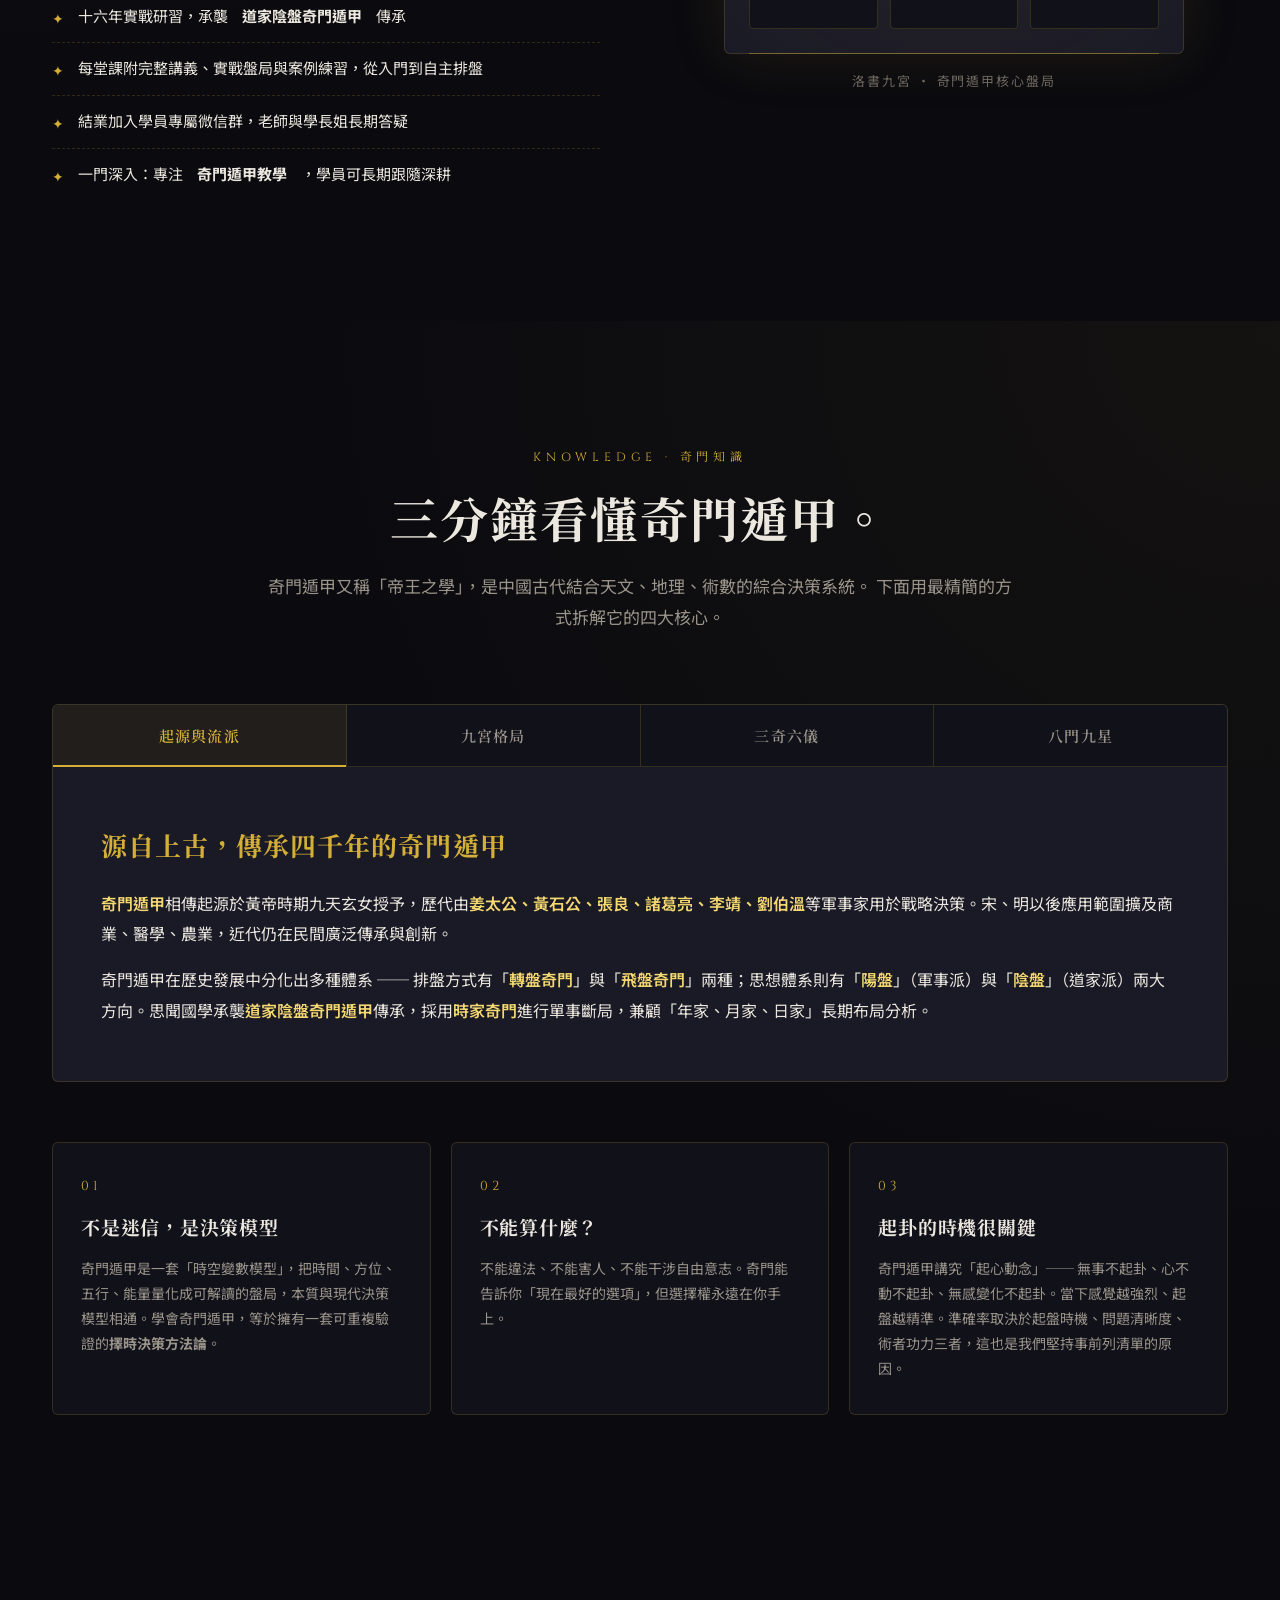
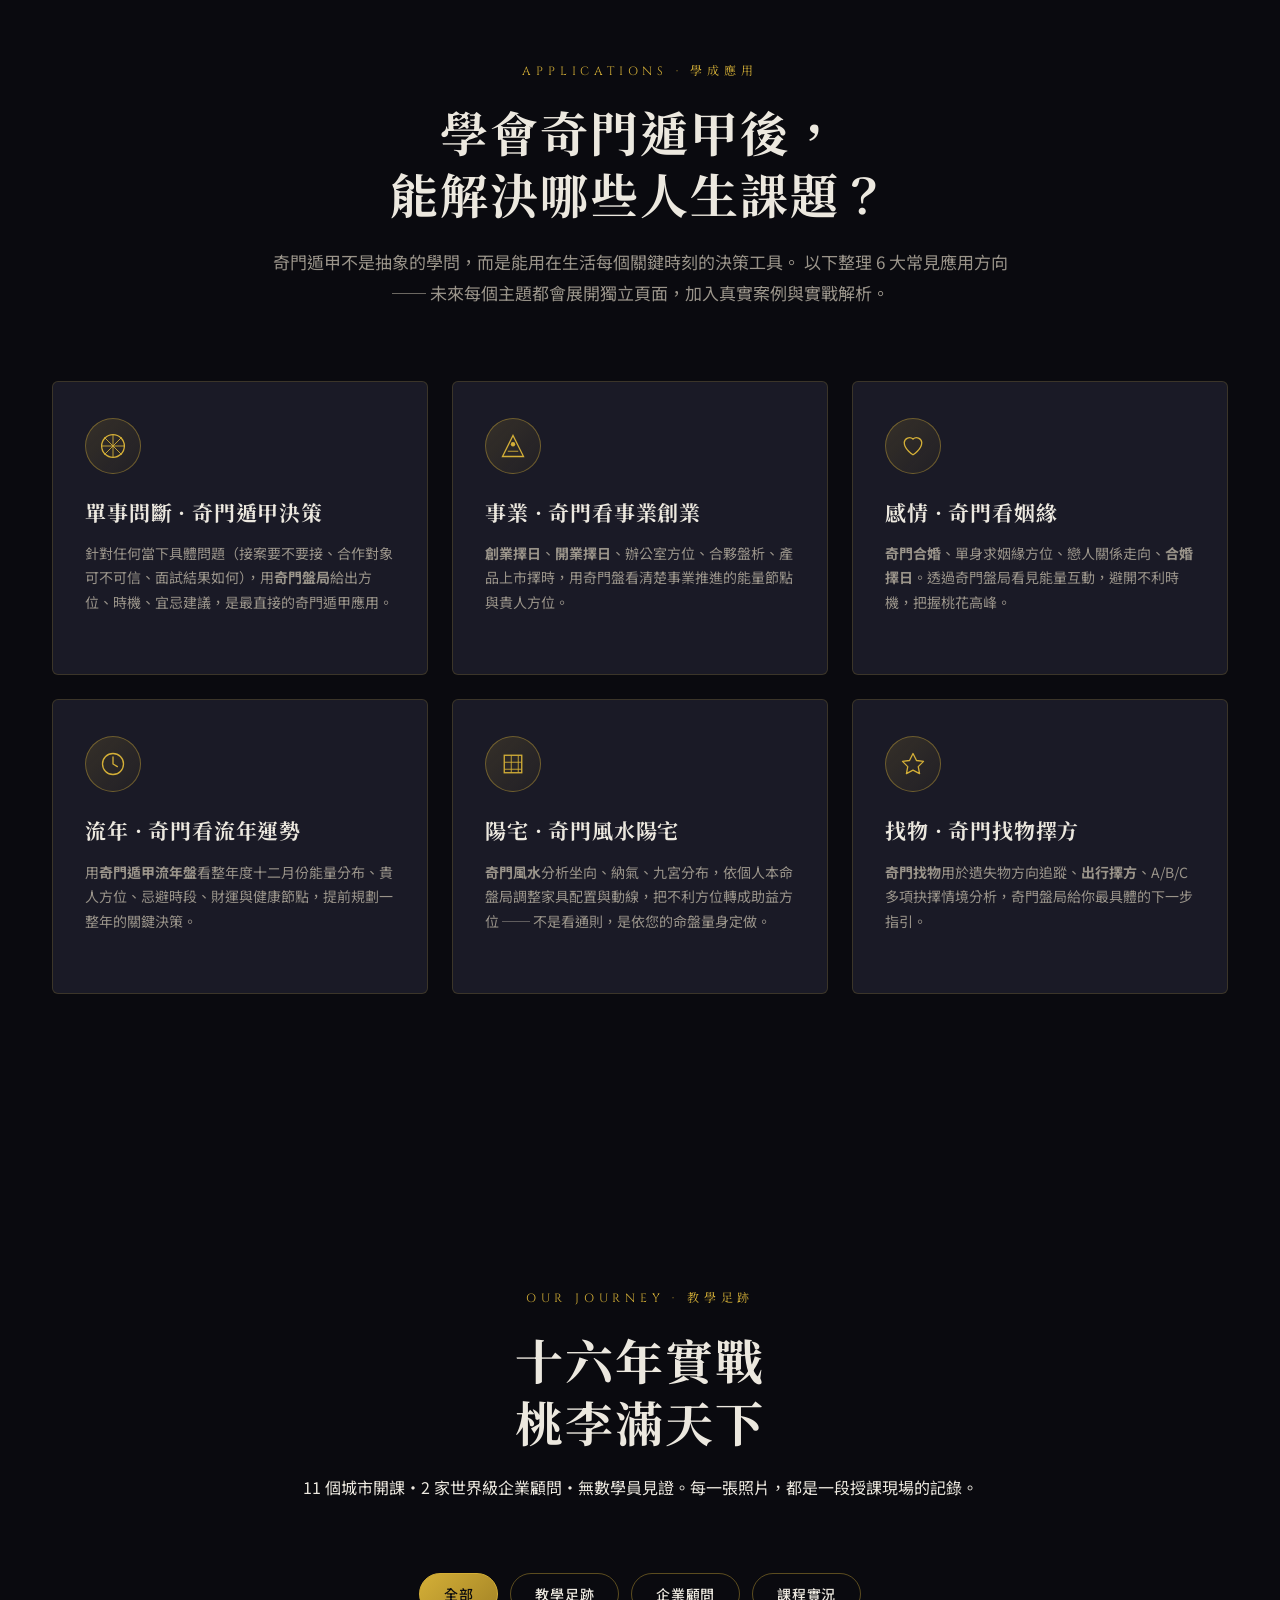
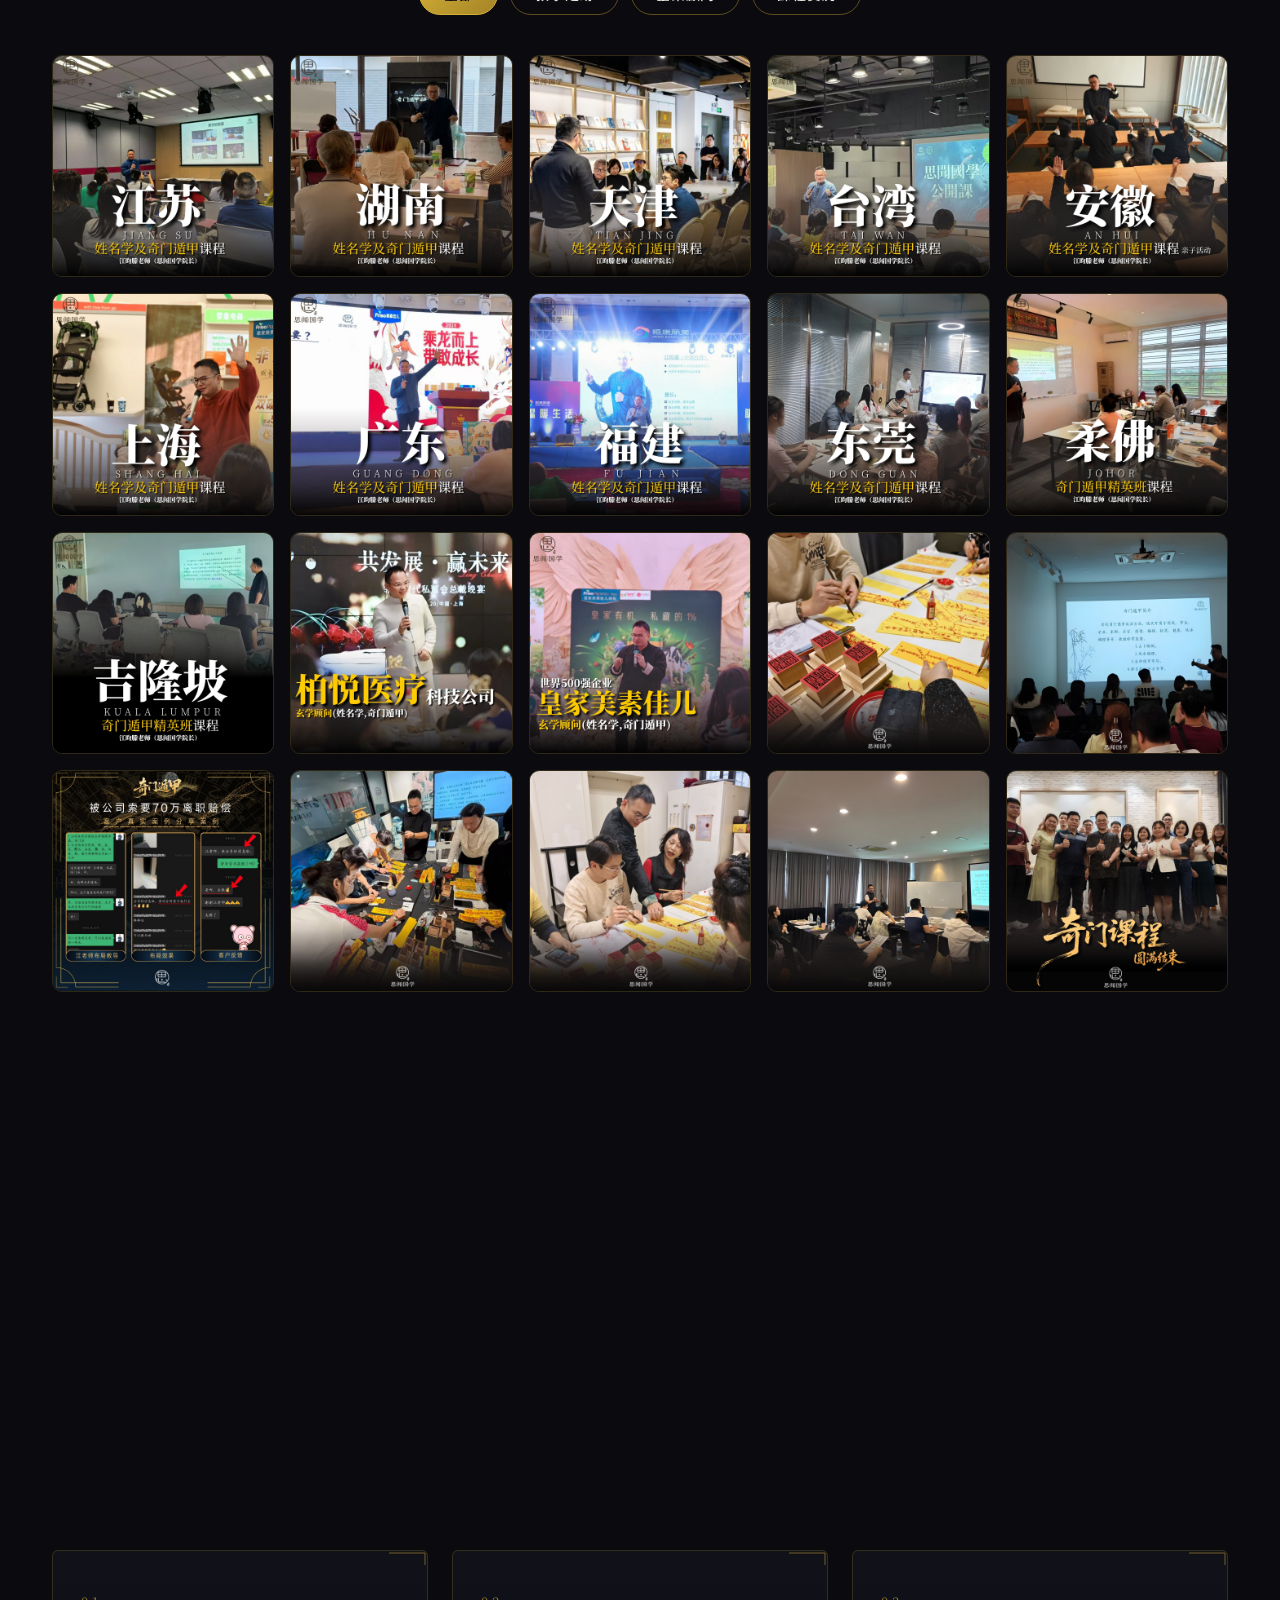
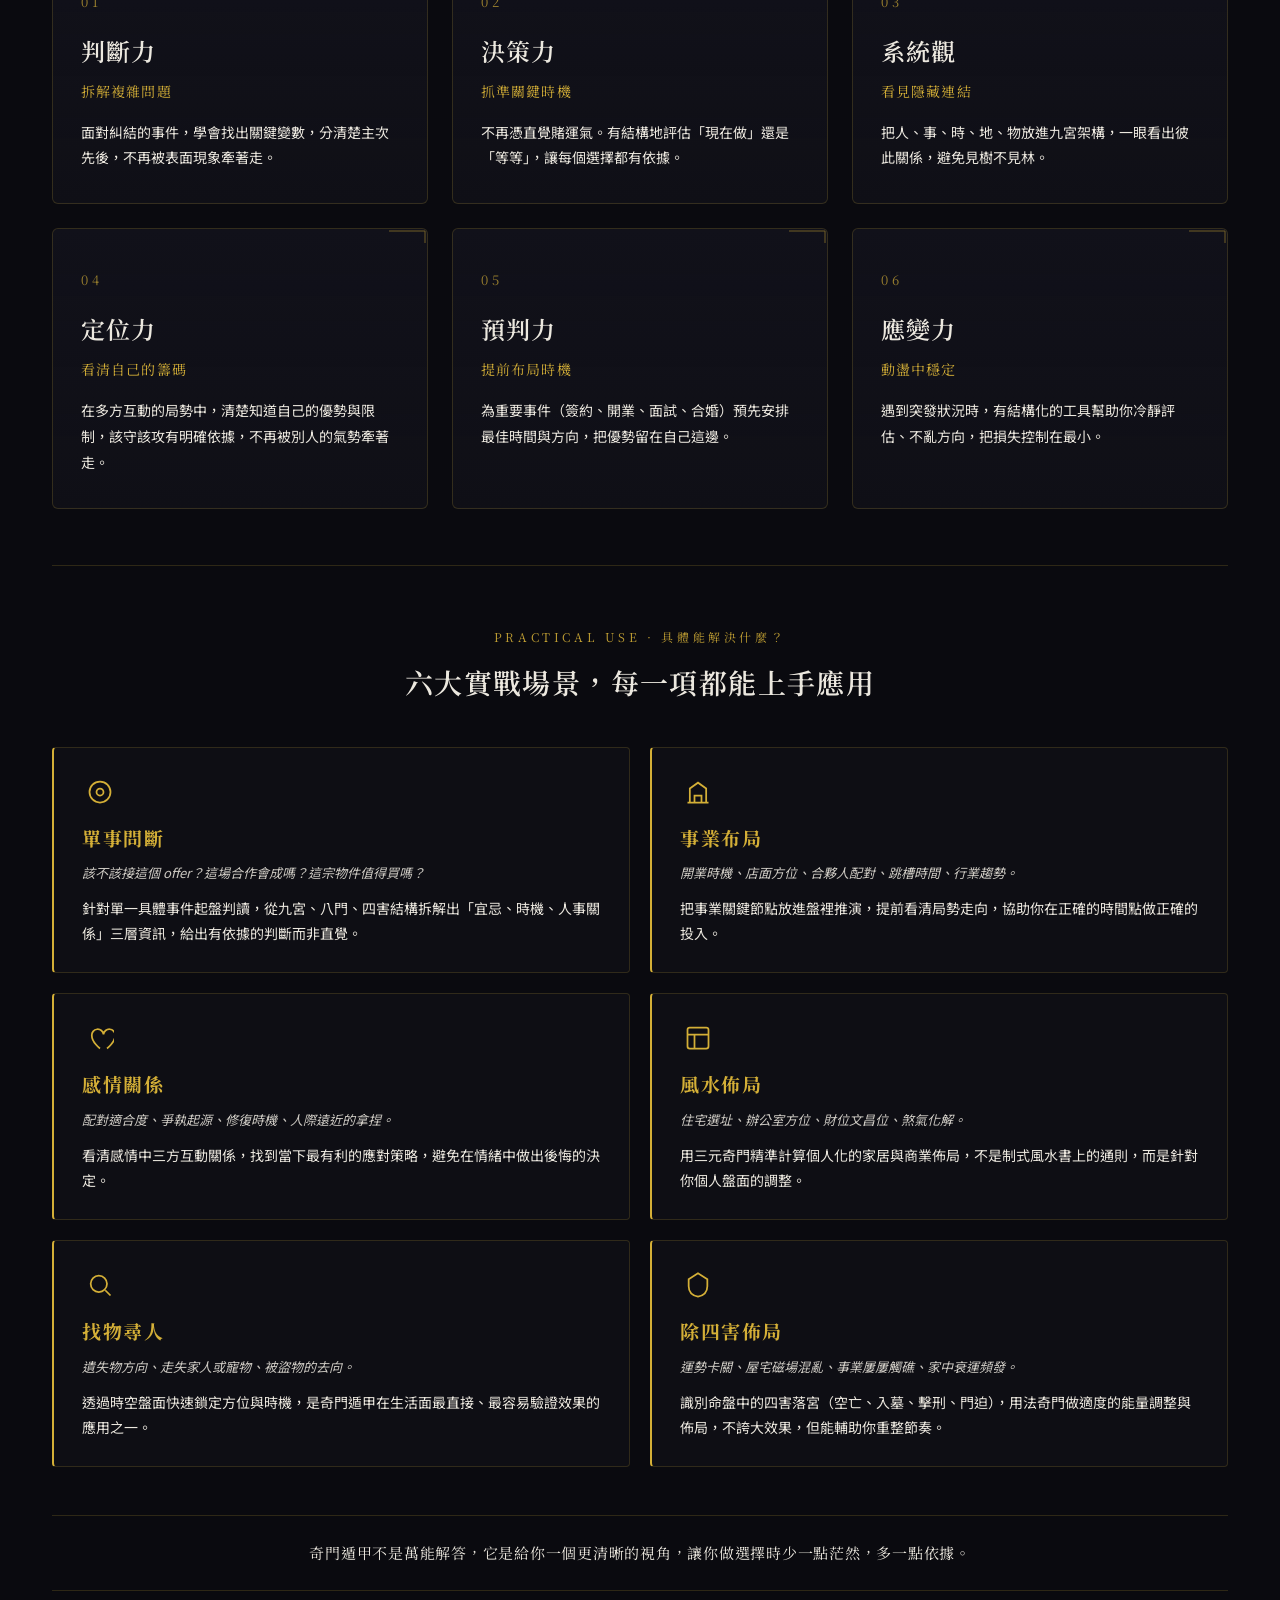
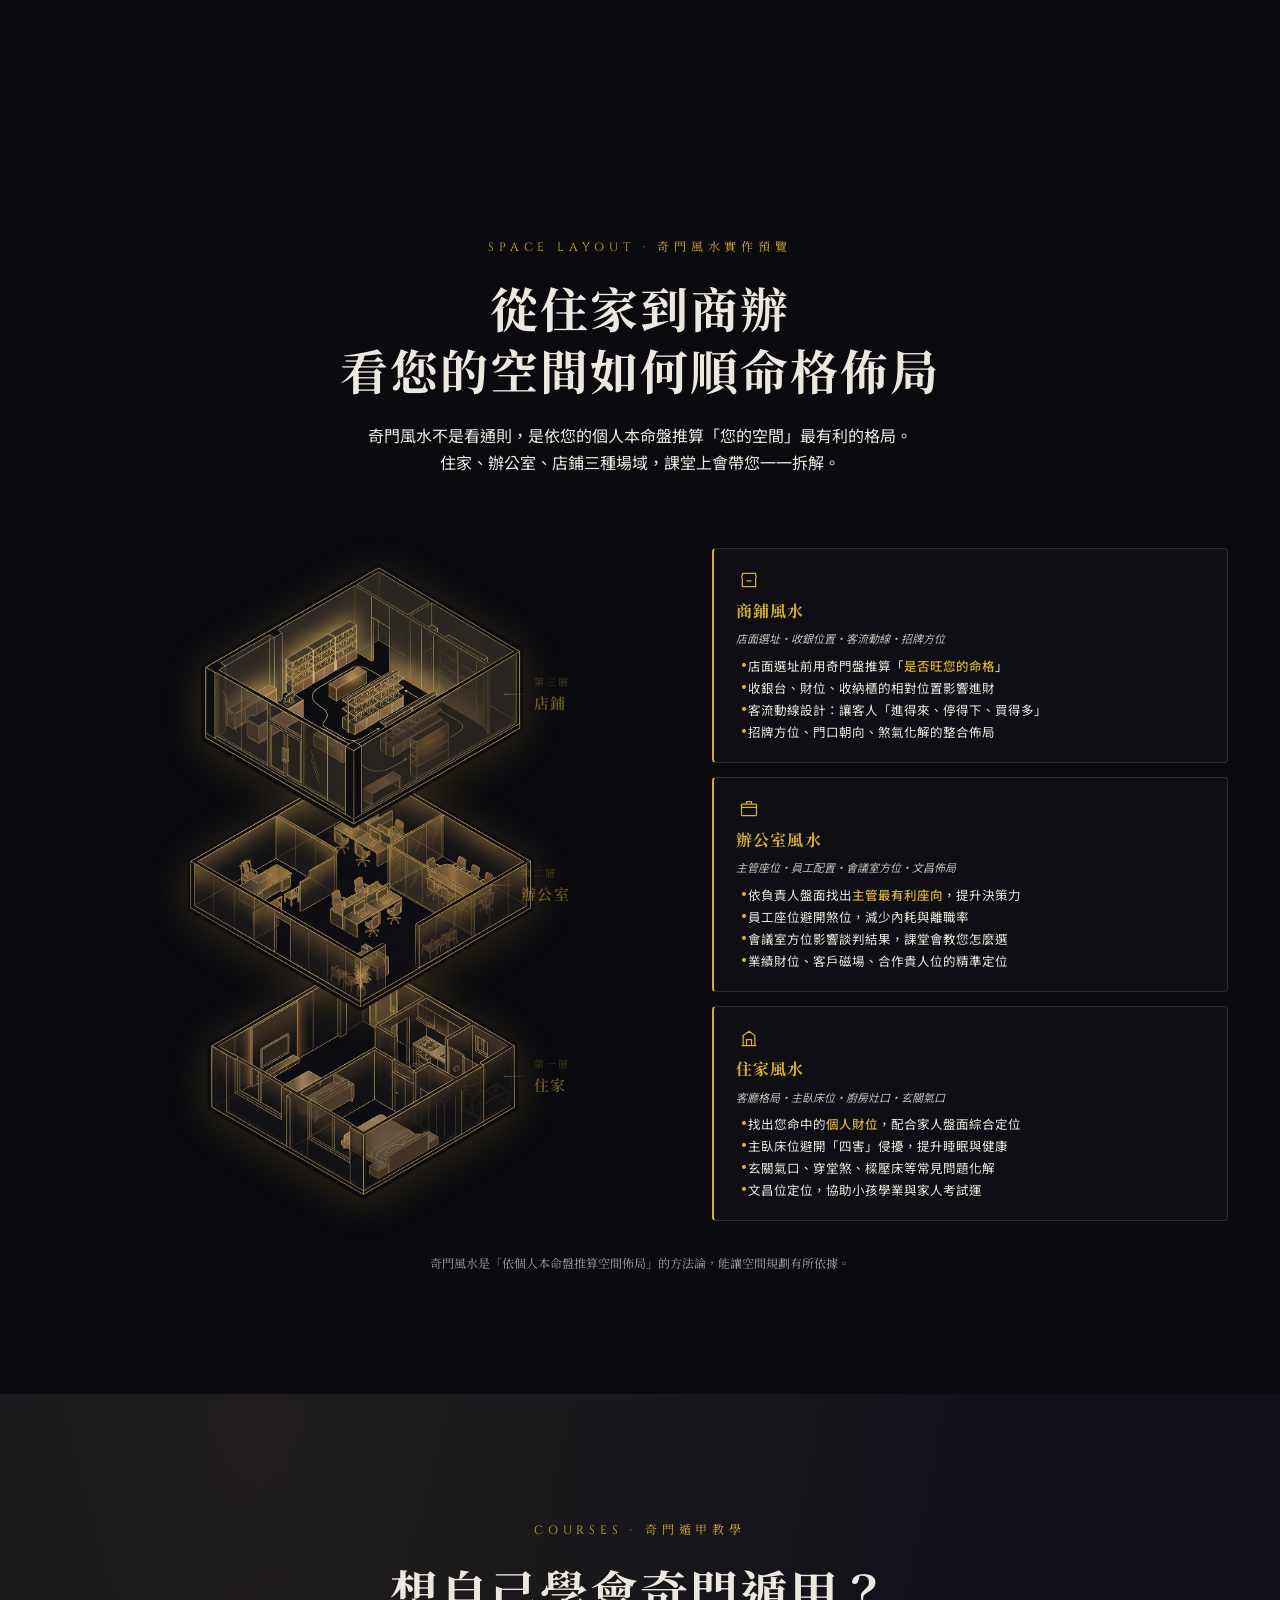
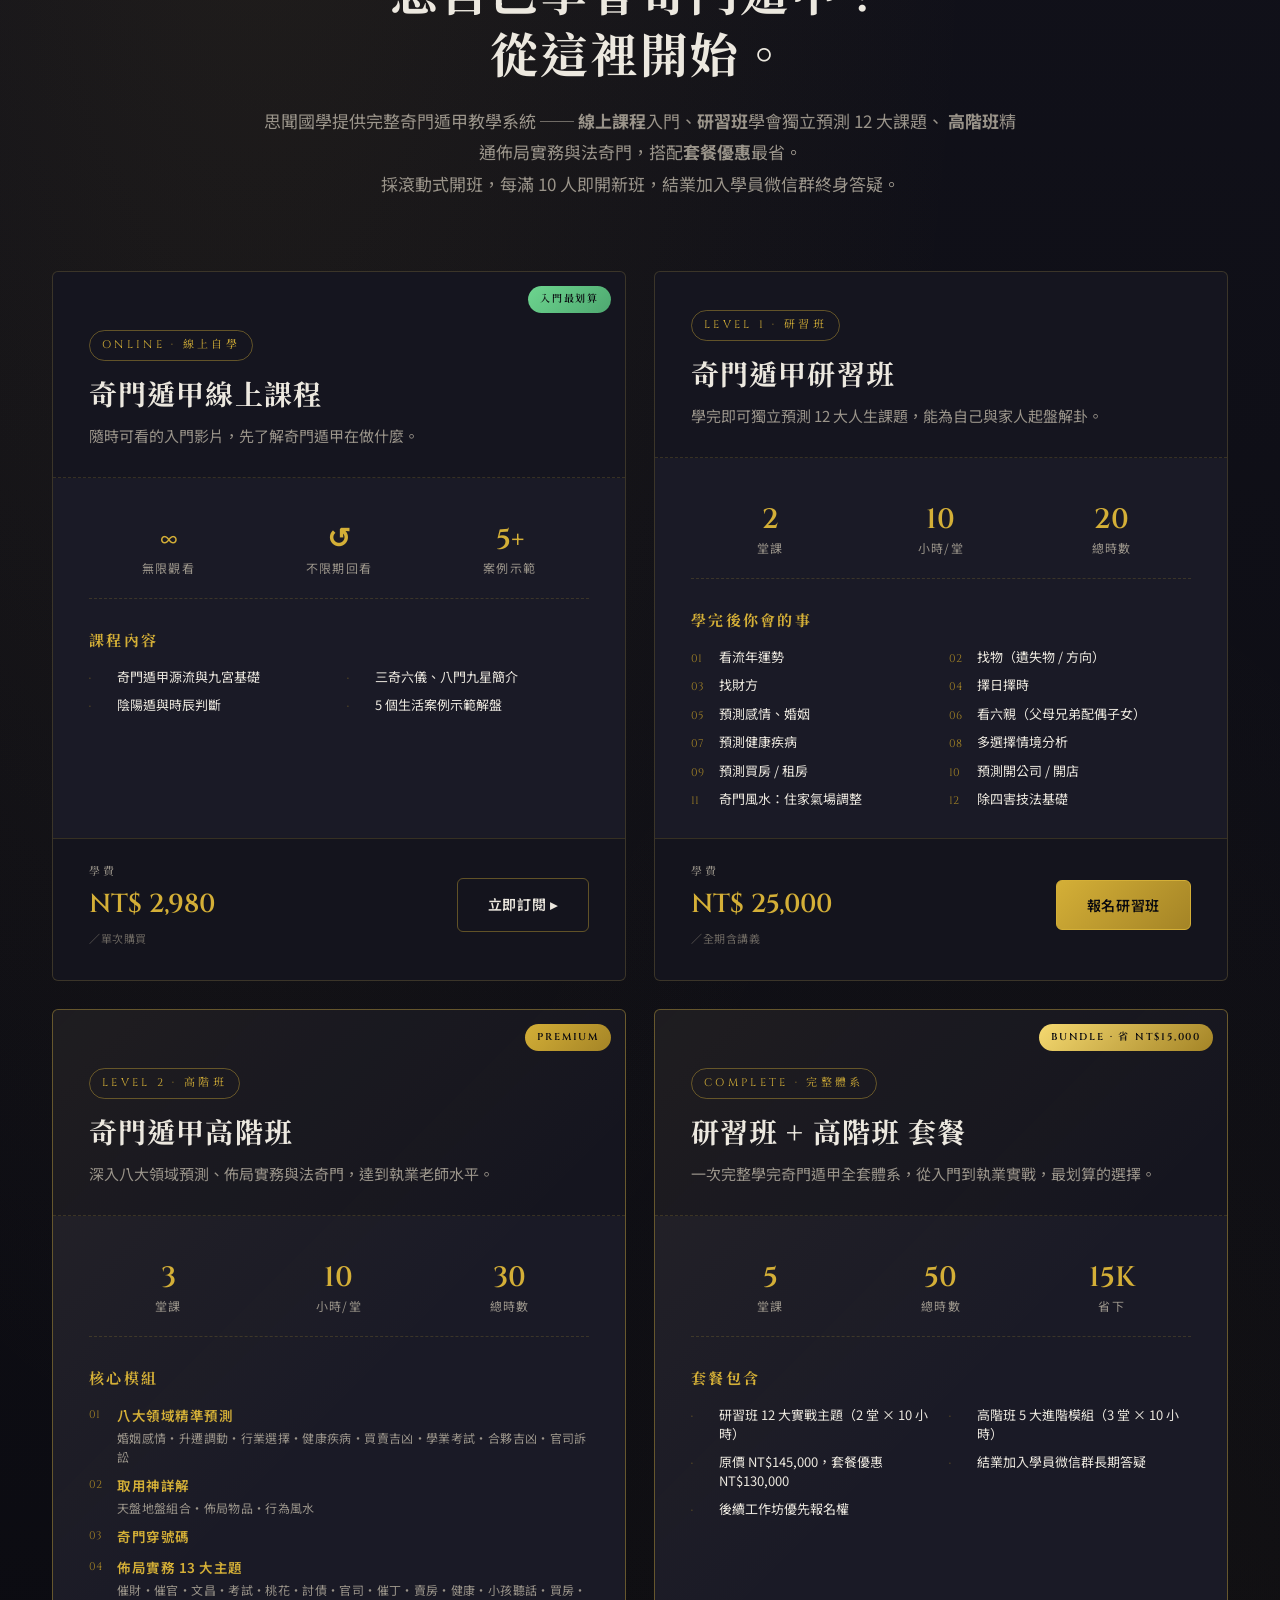
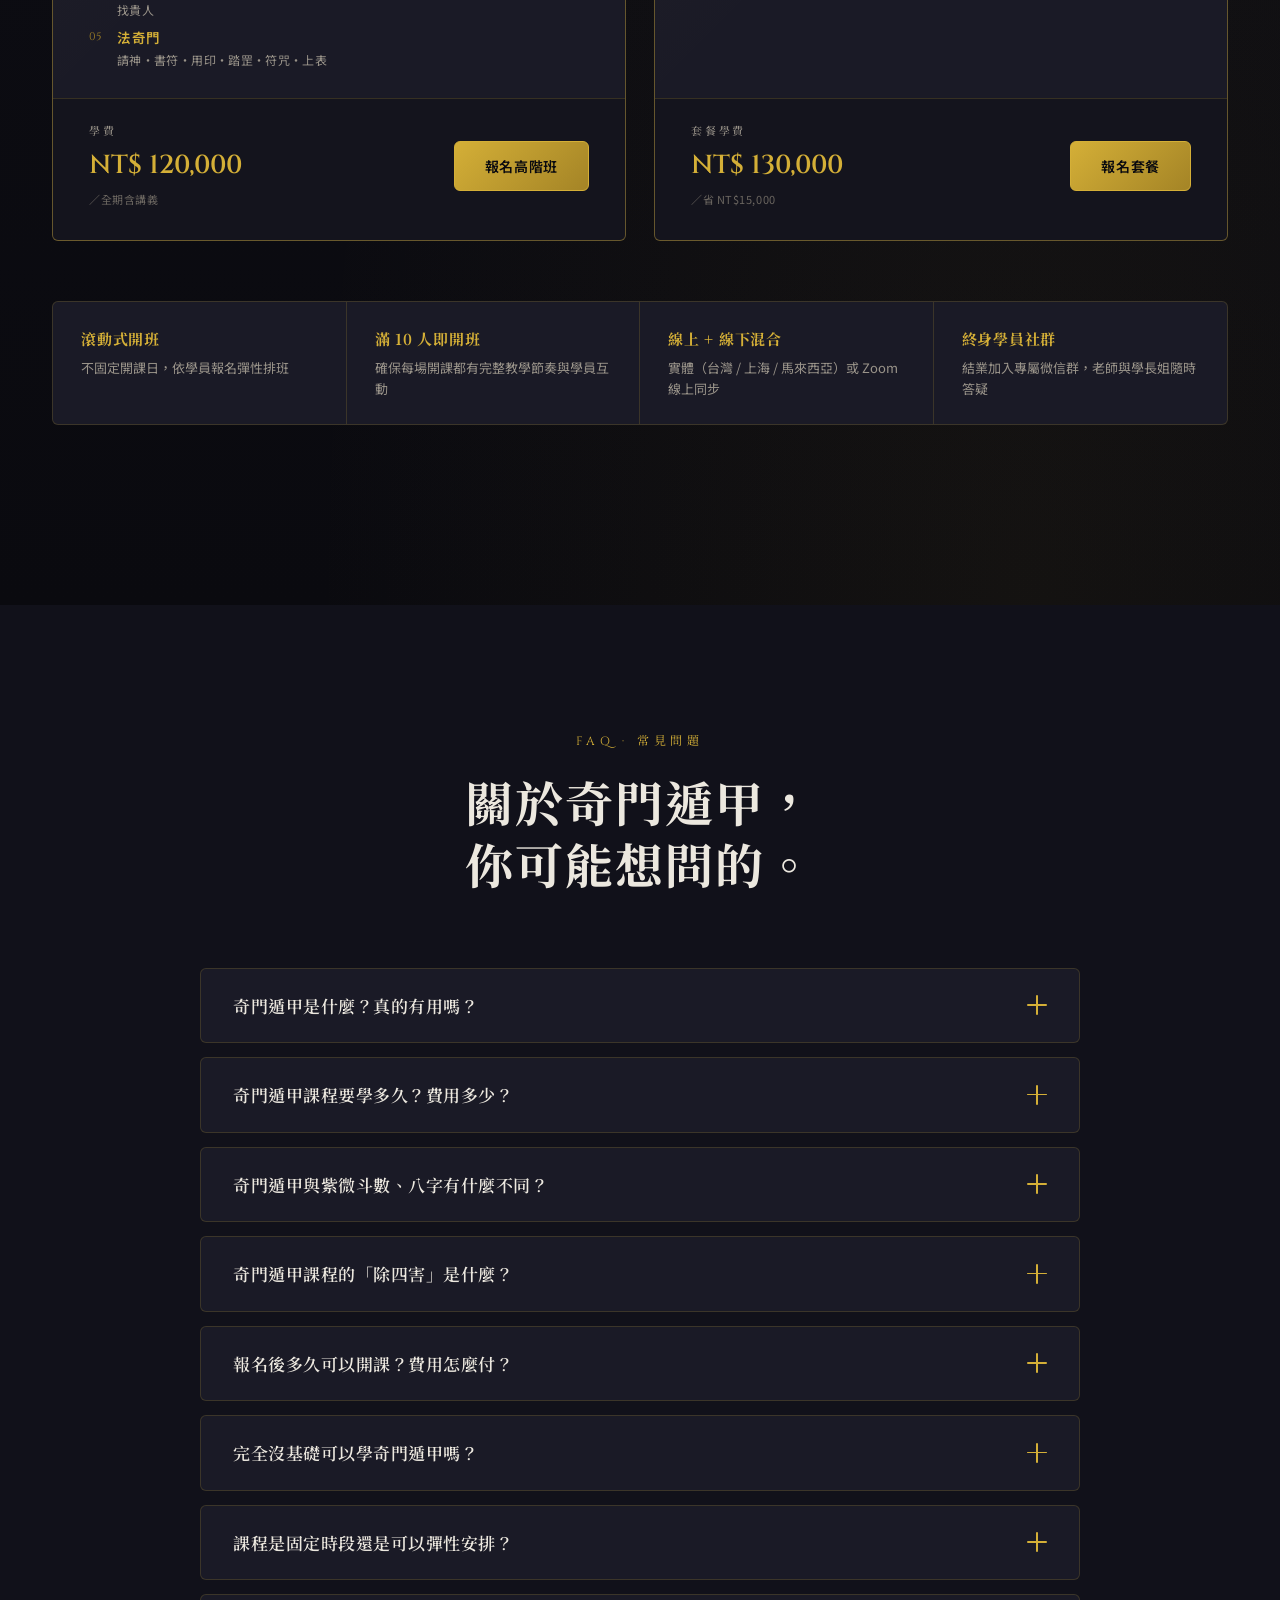
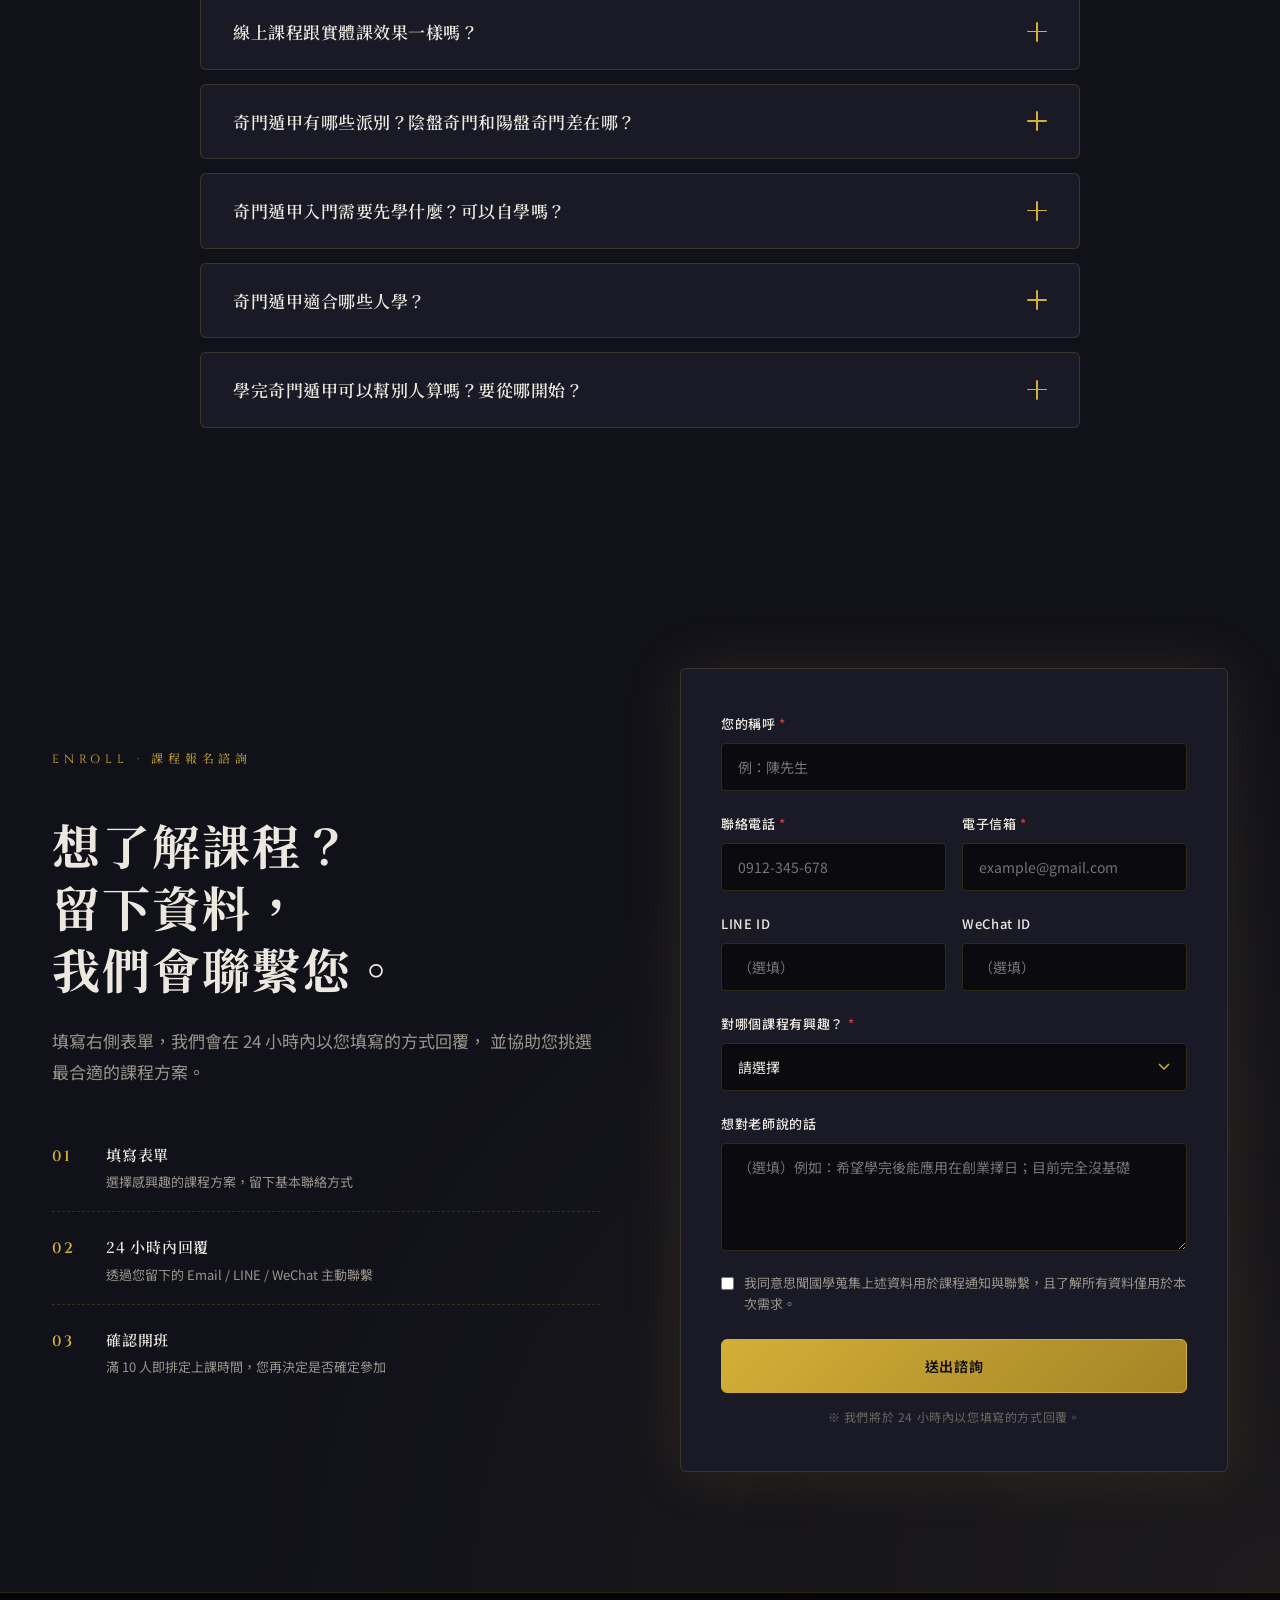
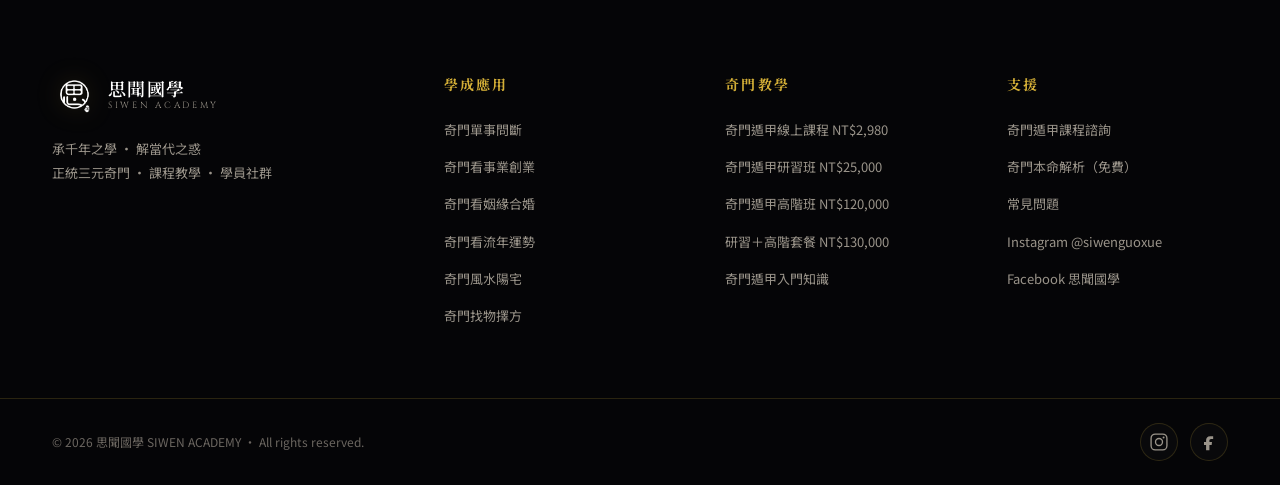
==== commit 7cdf4dca: "Add files via upload" ====
--- a/index.html
+++ b/index.html
@@ -1652,36 +1652,23 @@
         </div>
         <div class="field-row">
           <div class="field">
-            <label for="cf-location">所在地 <span class="req">*</span></label>
-            <select id="cf-location" name="location" required>
-              <option value="">請選擇</option>
-              <optgroup label="台灣">
-                <option>台北</option>
-                <option>新北</option>
-                <option>桃園</option>
-                <option>新竹</option>
-                <option>台中</option>
-                <option>嘉義</option>
-                <option>台南</option>
-                <option>高雄</option>
-                <option>宜蘭</option>
-                <option>花蓮</option>
-                <option>其他（台灣縣市）</option>
-              </optgroup>
-              <option value="海外">海外（其他國家）</option>
-            </select>
-            <small class="field-hint" id="locationHint" style="color:var(--text-dim);font-size:11px;margin-top:4px;">海外學員可選「海外」, 詳細地點請於下方留言告知</small>
+            <label for="cf-location-country">所在國家 <span class="req">*</span></label>
+            <input type="text" id="cf-location-country" name="location_country" required placeholder="例：台灣" />
           </div>
           <div class="field">
-            <label for="cf-exp">命理基礎</label>
-            <select id="cf-exp" name="exp">
-              <option value="">請選擇</option>
-              <option>完全沒接觸過</option>
-              <option>讀過一些書／影片</option>
-              <option>有學過其他命理</option>
-              <option>有學過奇門基礎</option>
-            </select>
-          </div>
+            <label for="cf-location-city">所在城市 <span class="req">*</span></label>
+            <input type="text" id="cf-location-city" name="location_city" required placeholder="例：台北" />
+          </div>
+        </div>
+        <div class="field">
+          <label for="cf-exp">命理基礎</label>
+          <select id="cf-exp" name="exp">
+            <option value="">請選擇</option>
+            <option>完全沒接觸過</option>
+            <option>讀過一些書／影片</option>
+            <option>有學過其他命理</option>
+            <option>有學過奇門基礎</option>
+          </select>
         </div>
         <div class="field">
           <label for="cf-msg">想對老師說的話</label>
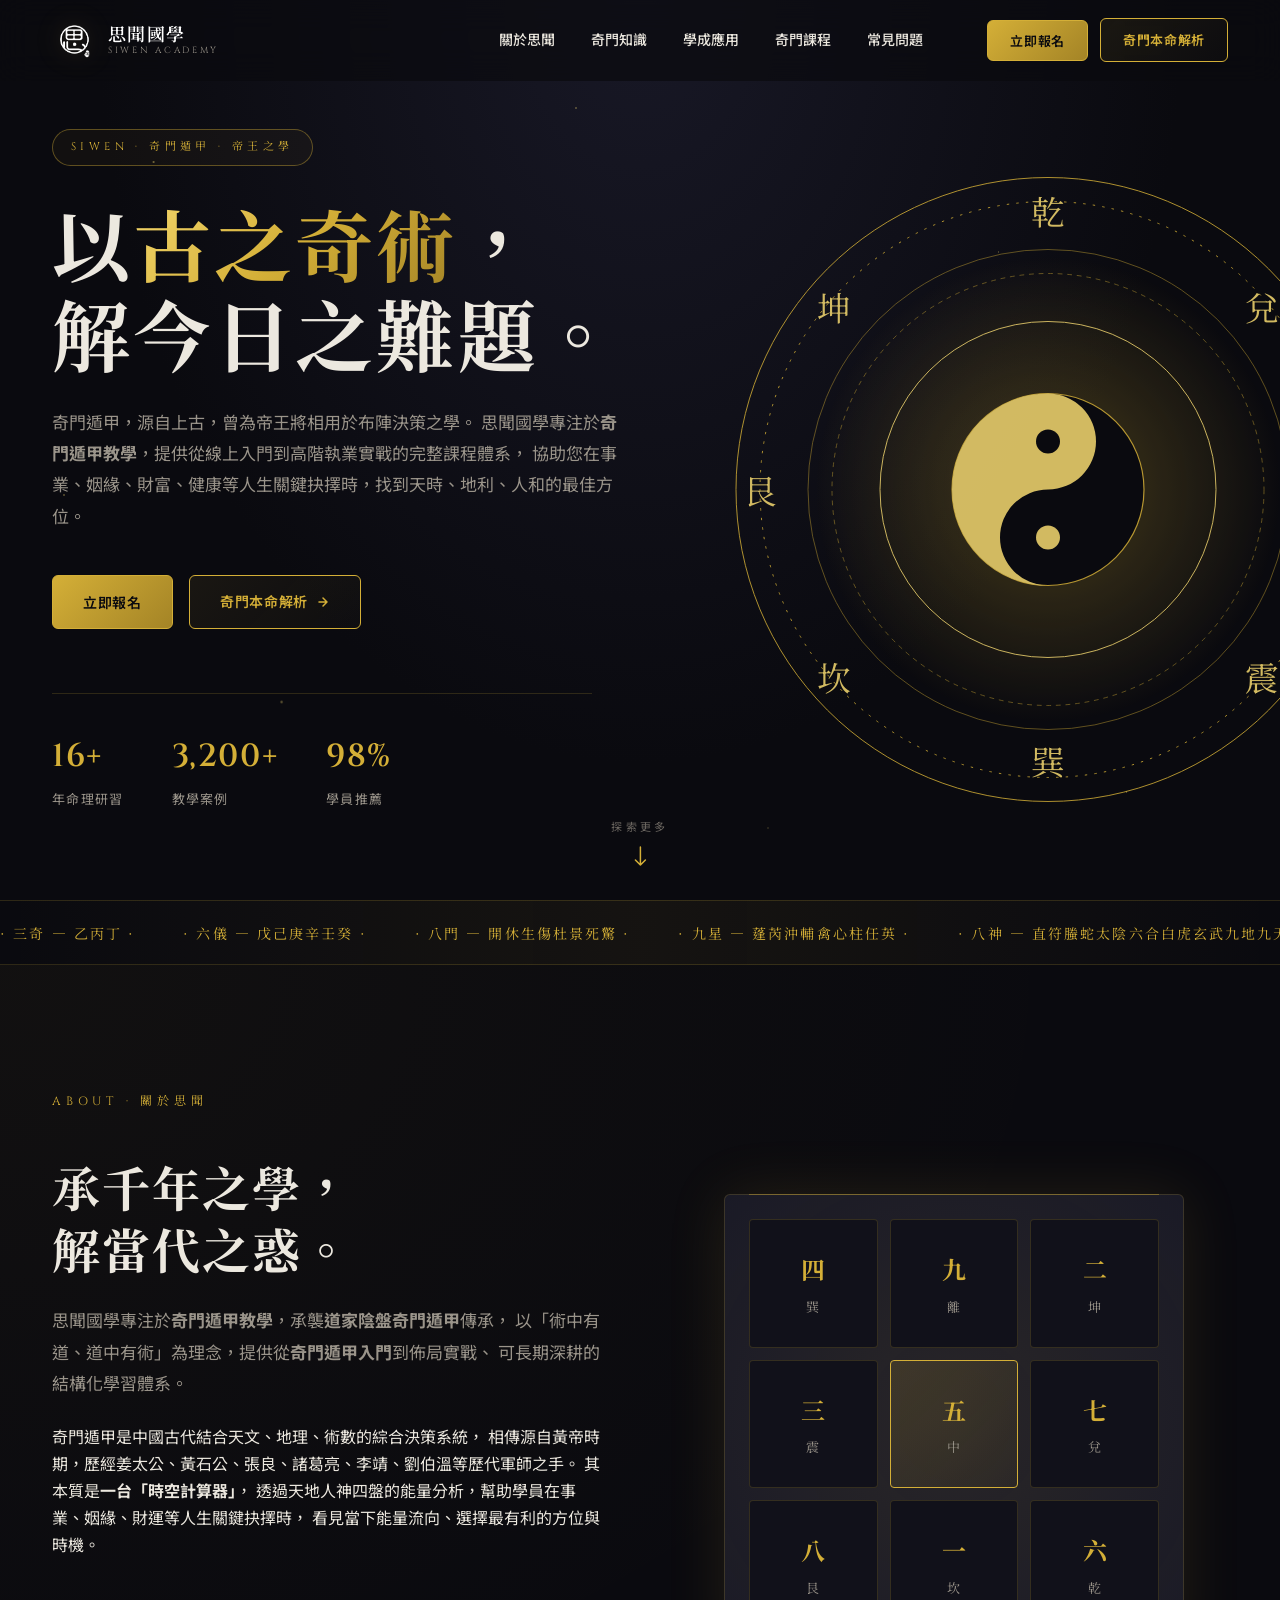
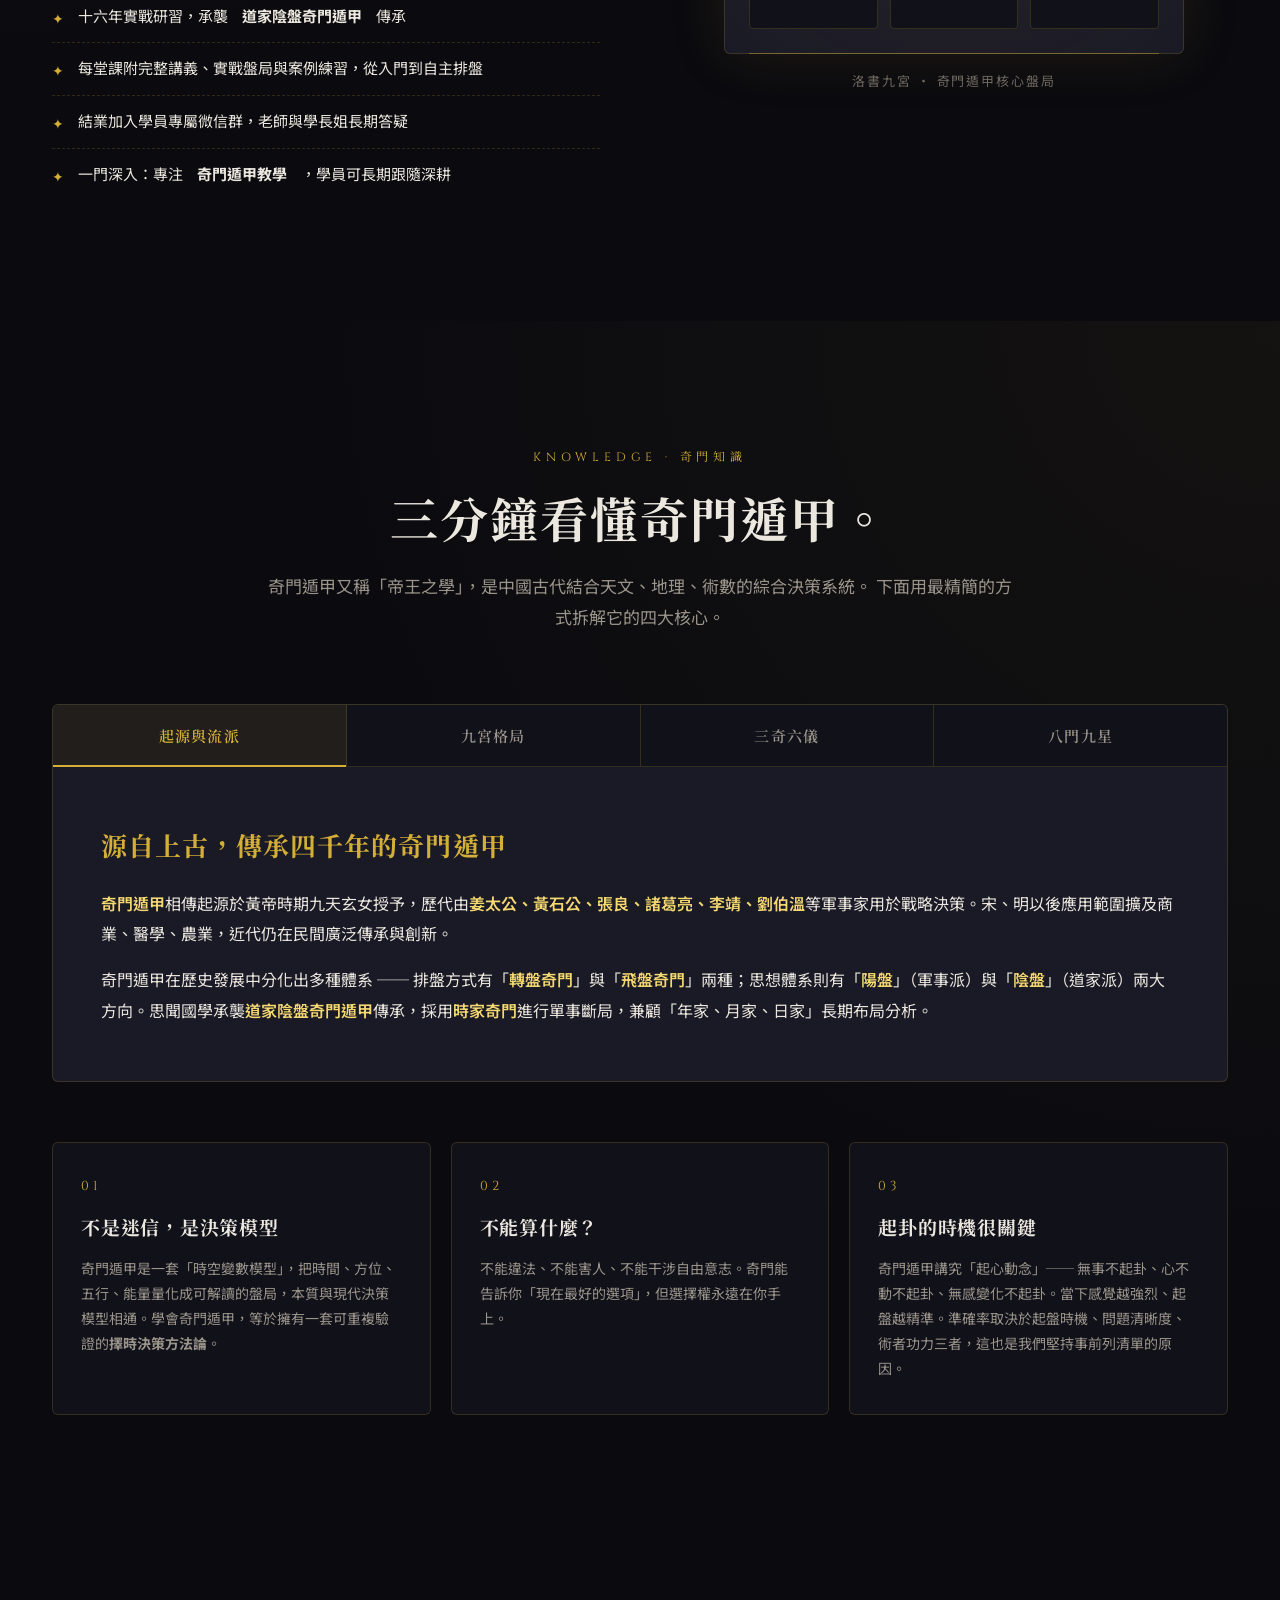
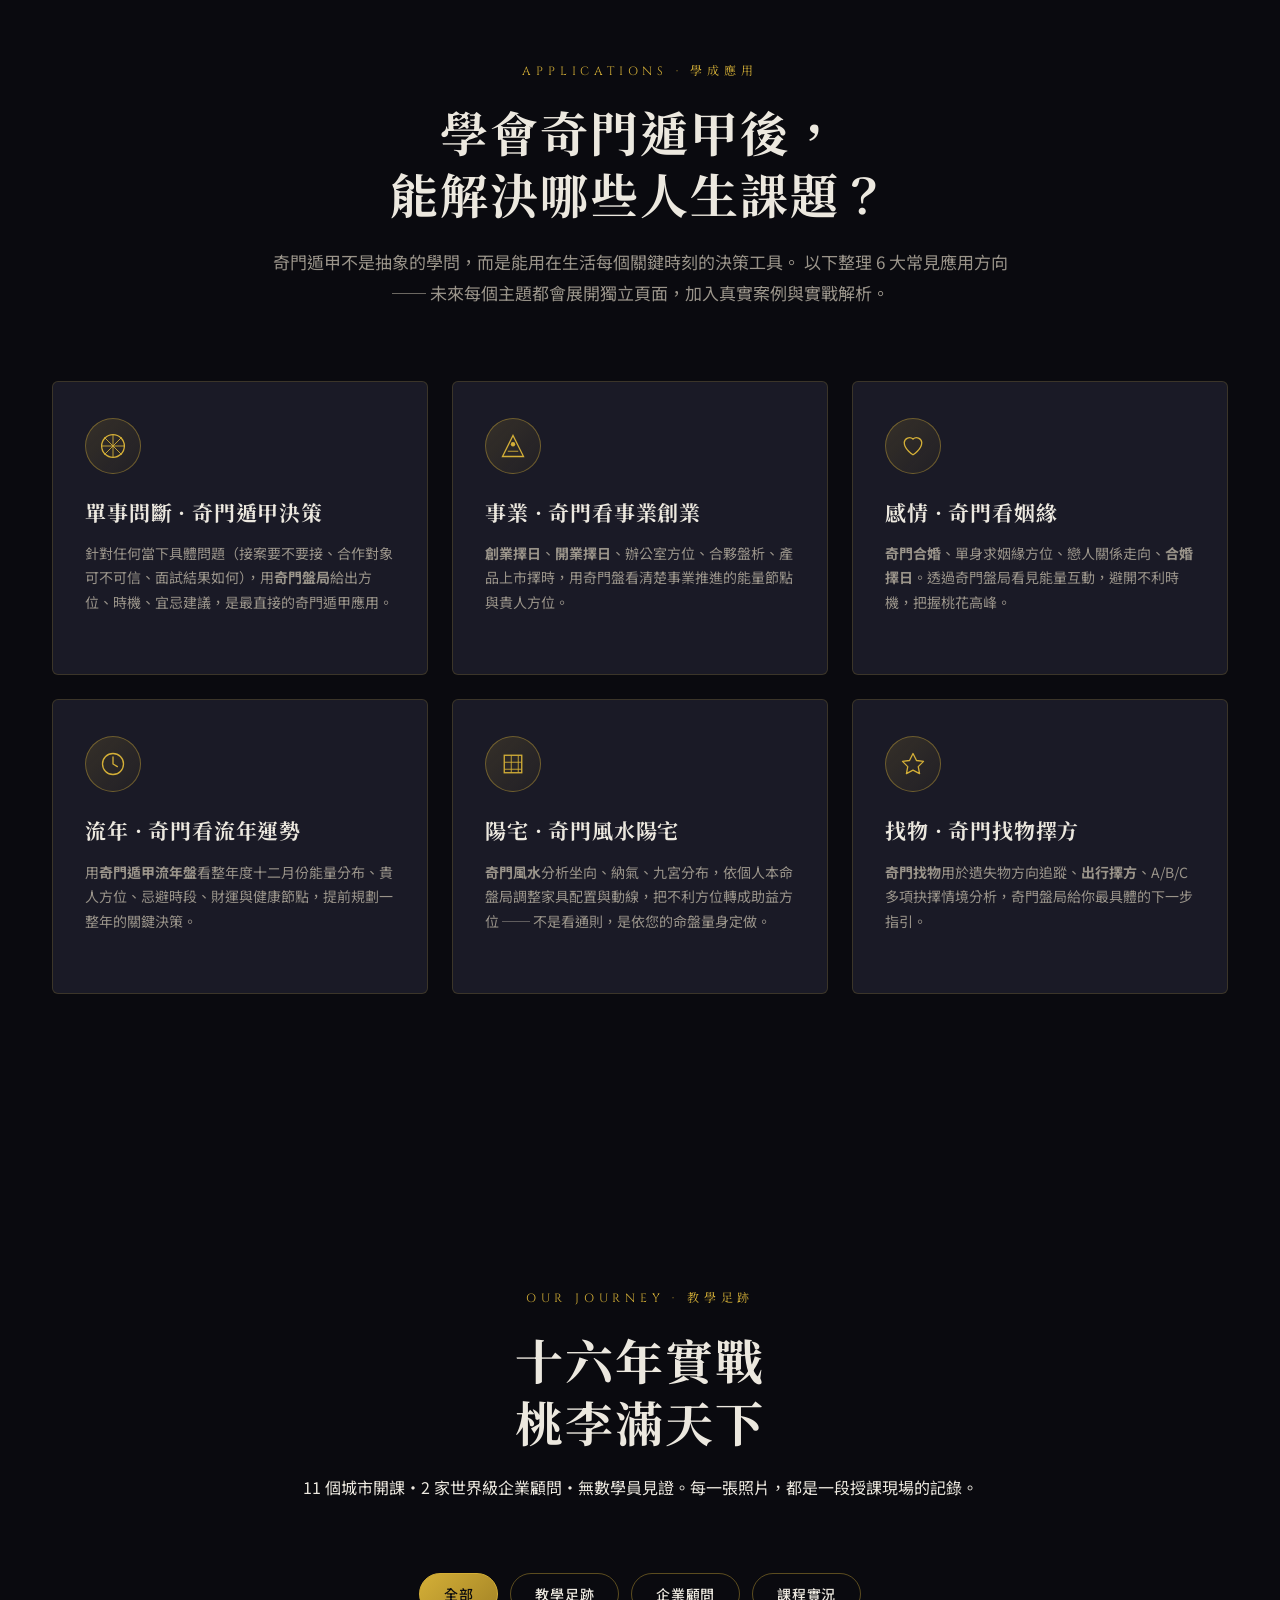
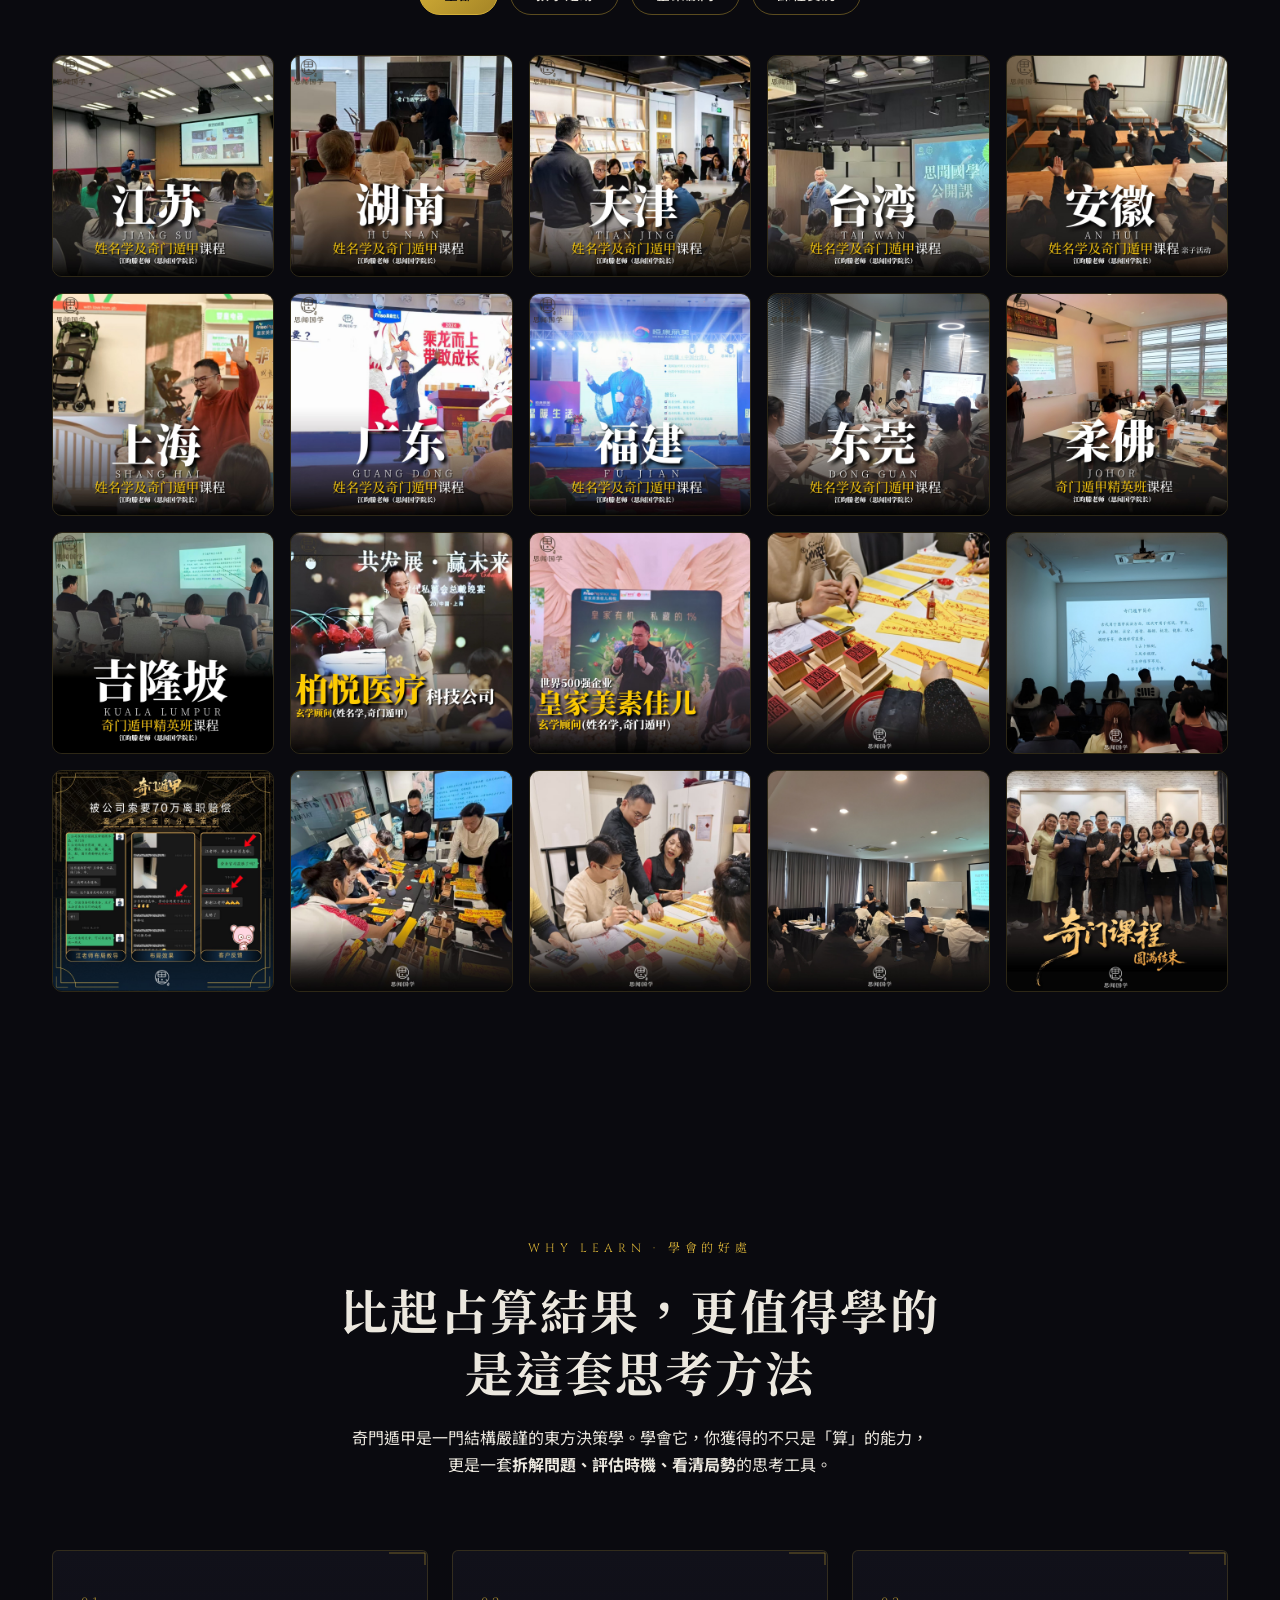
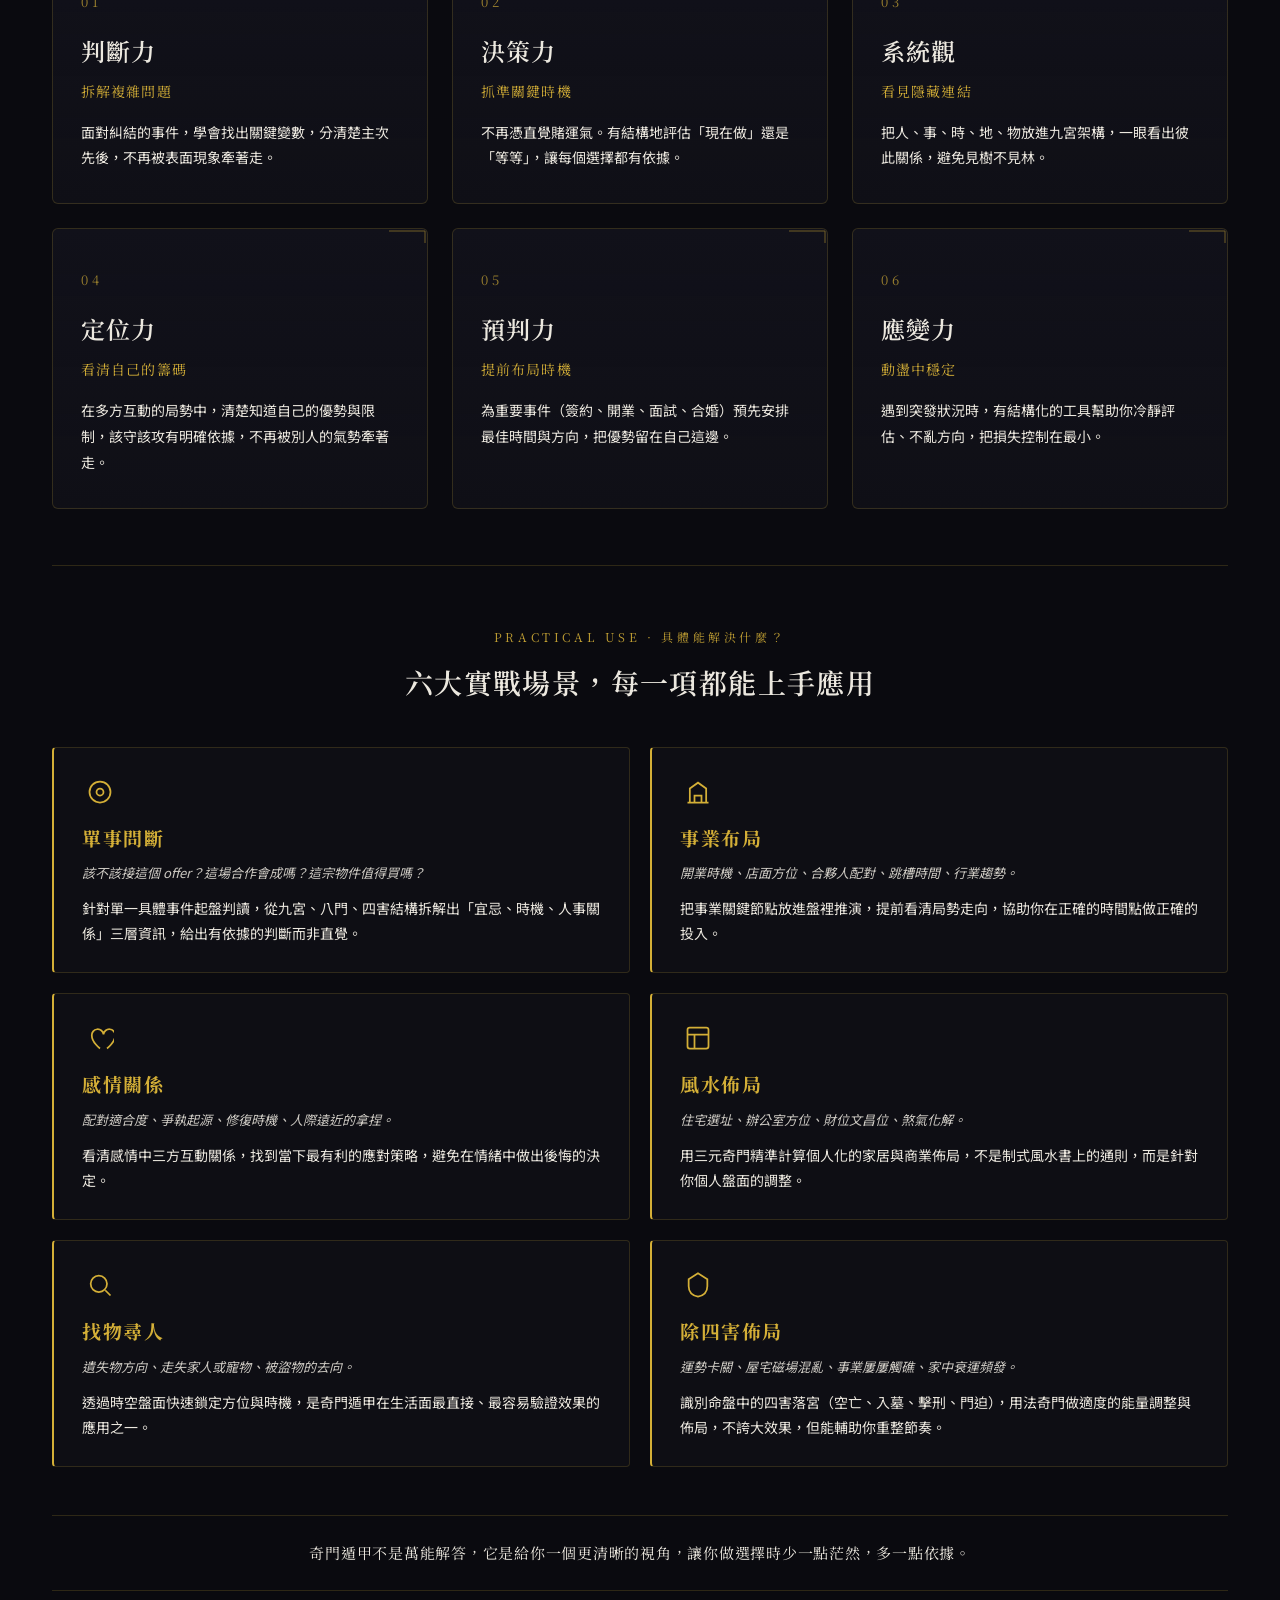
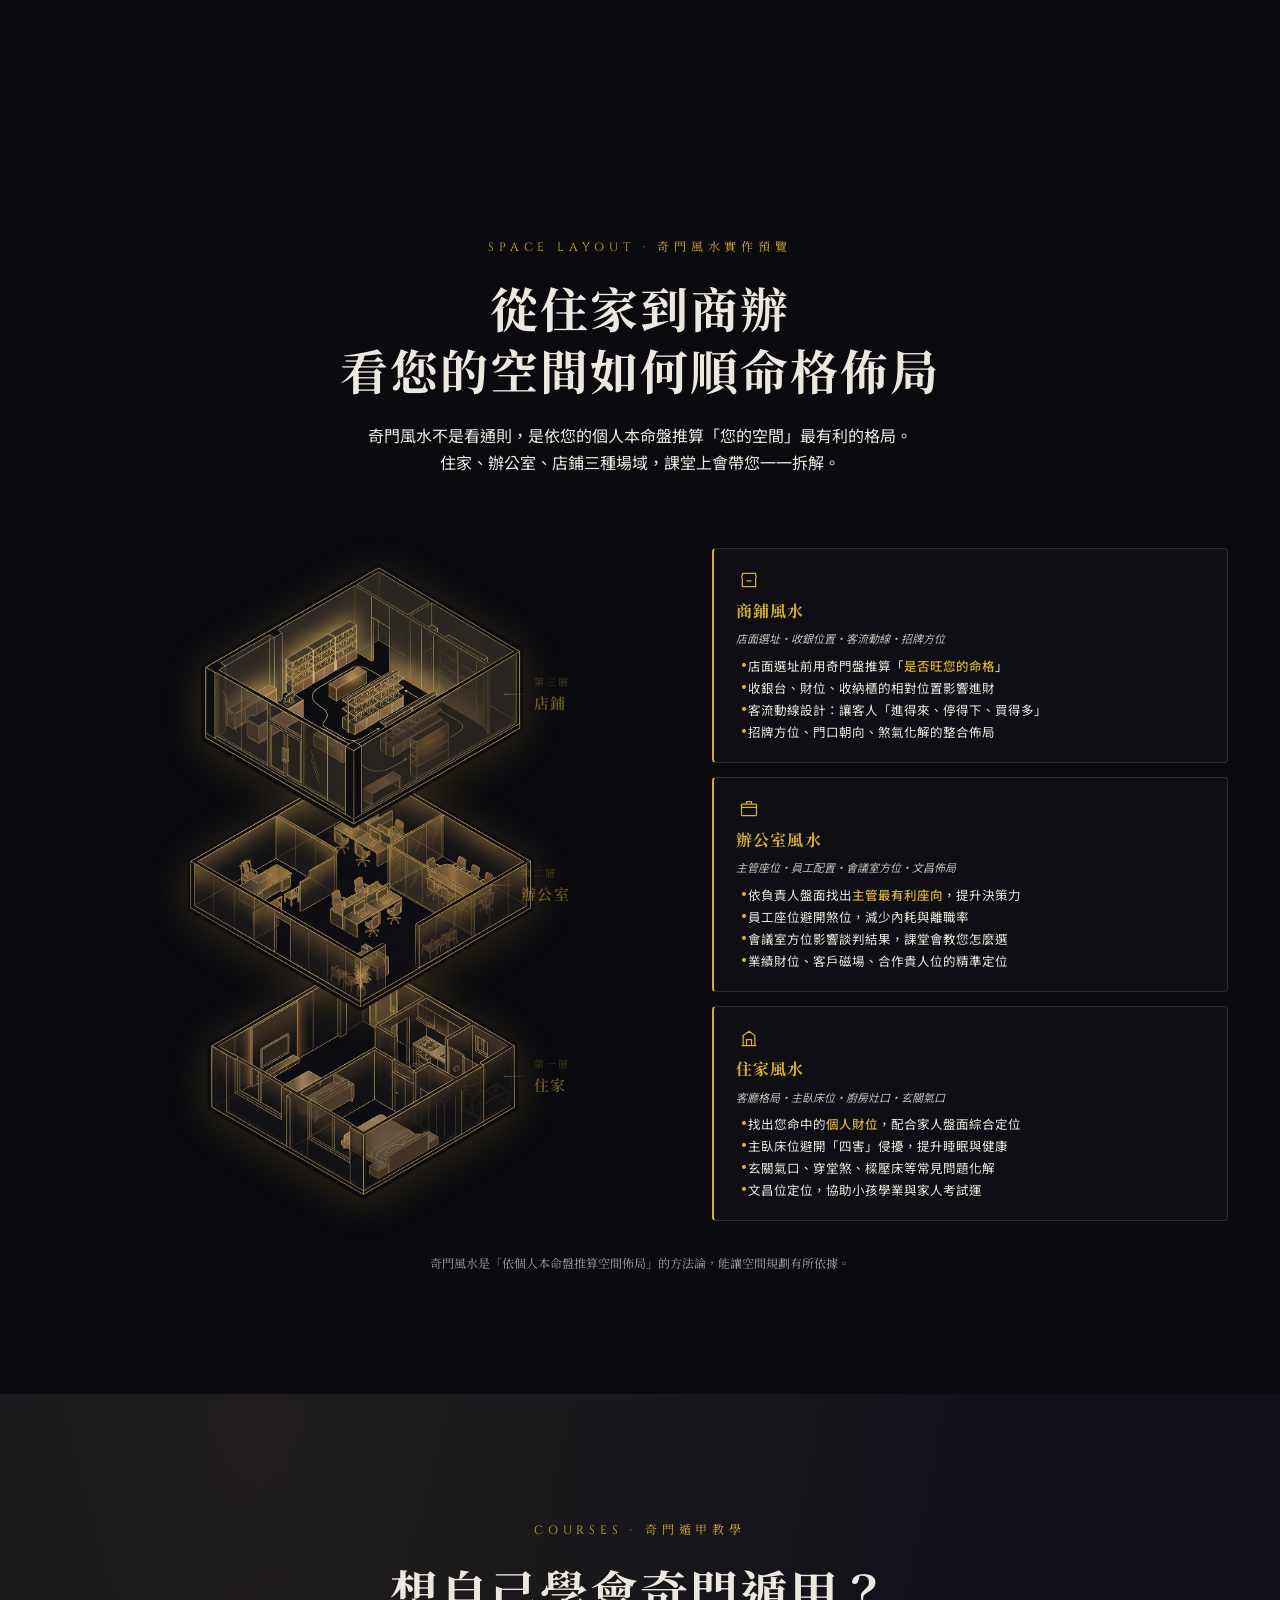
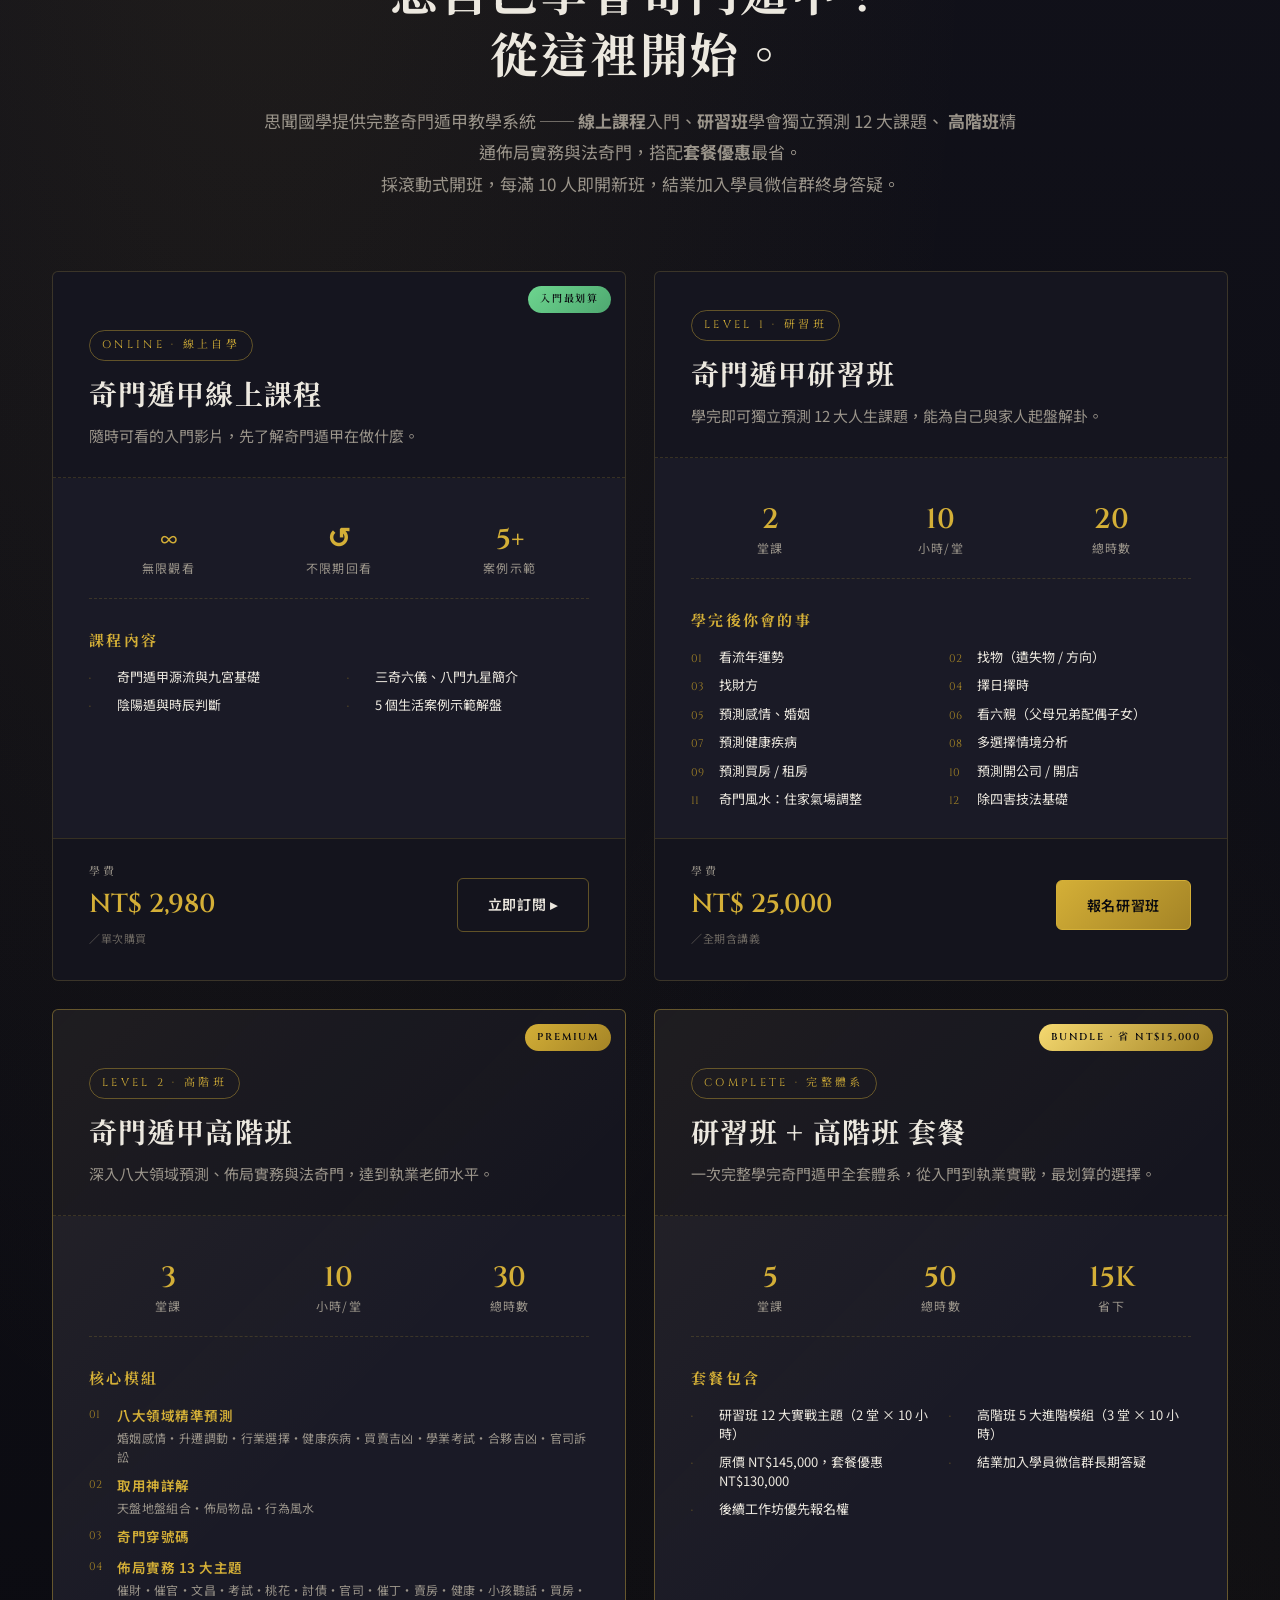
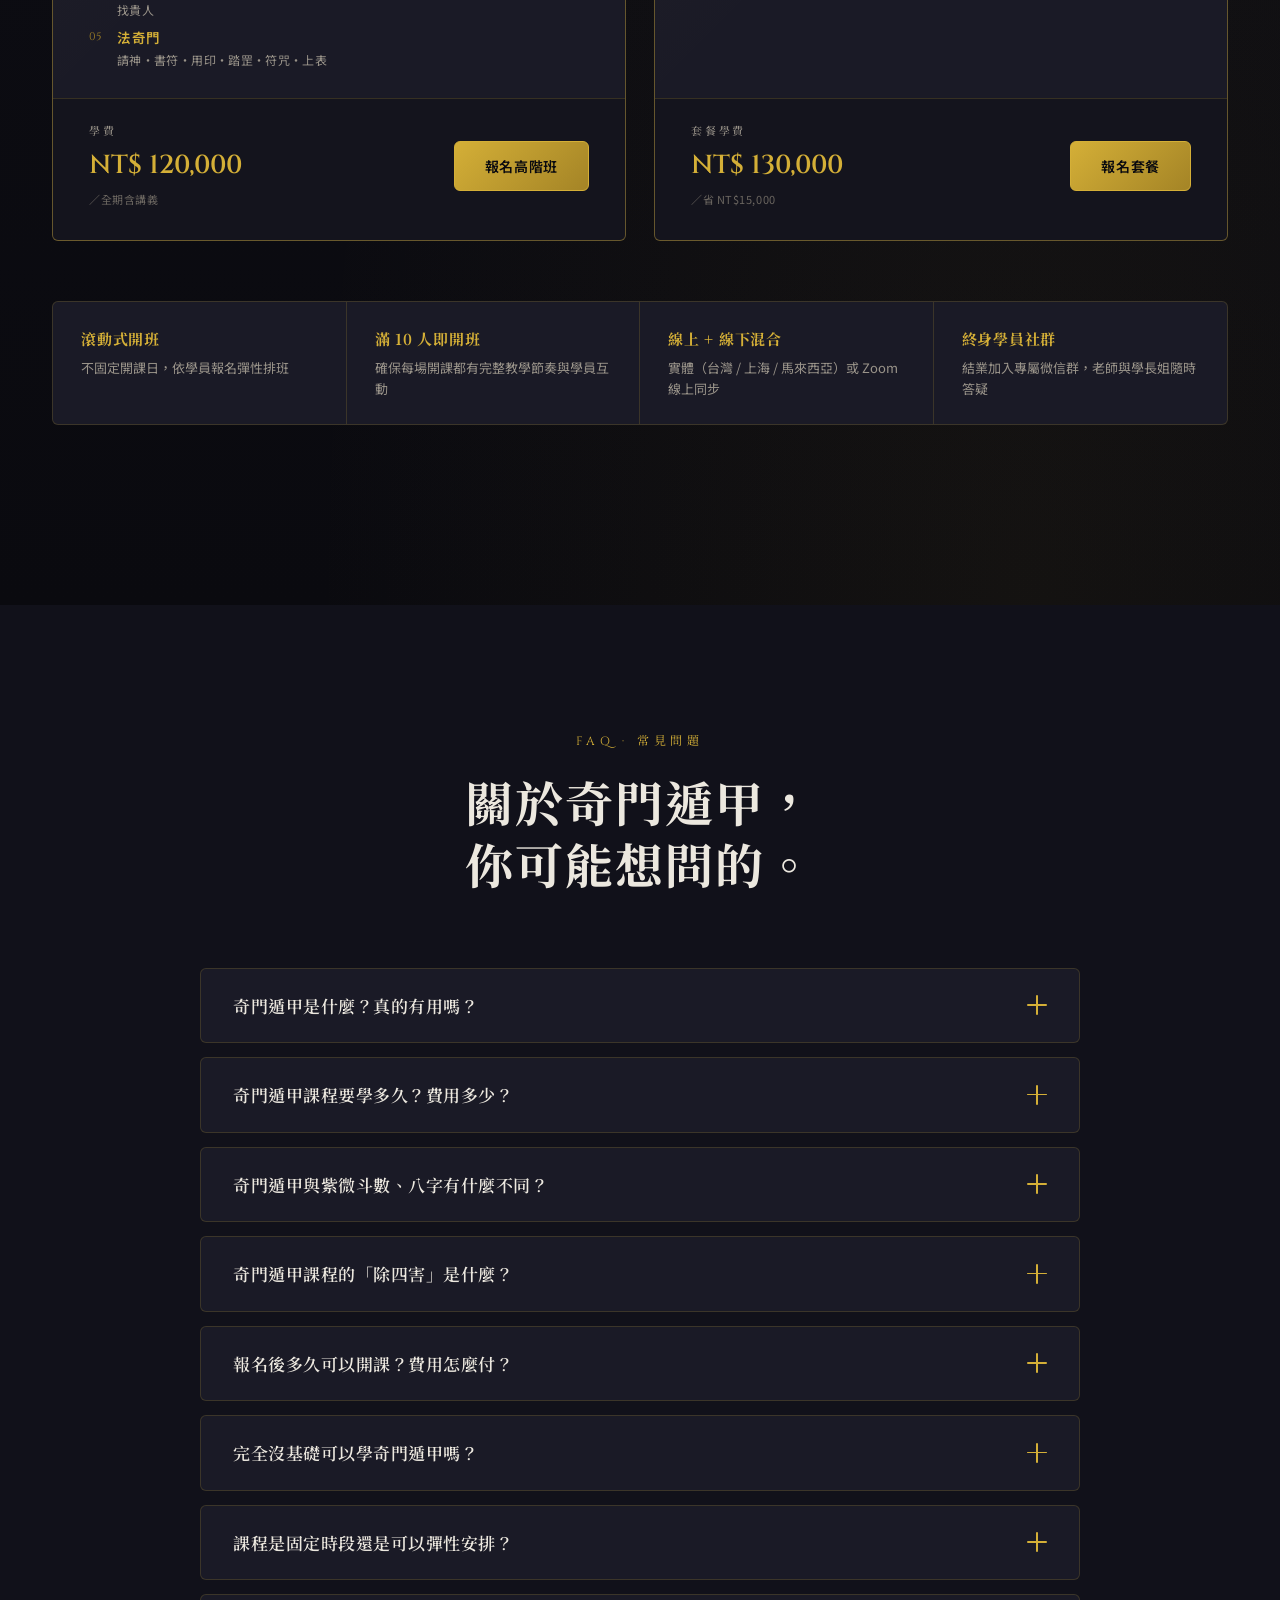
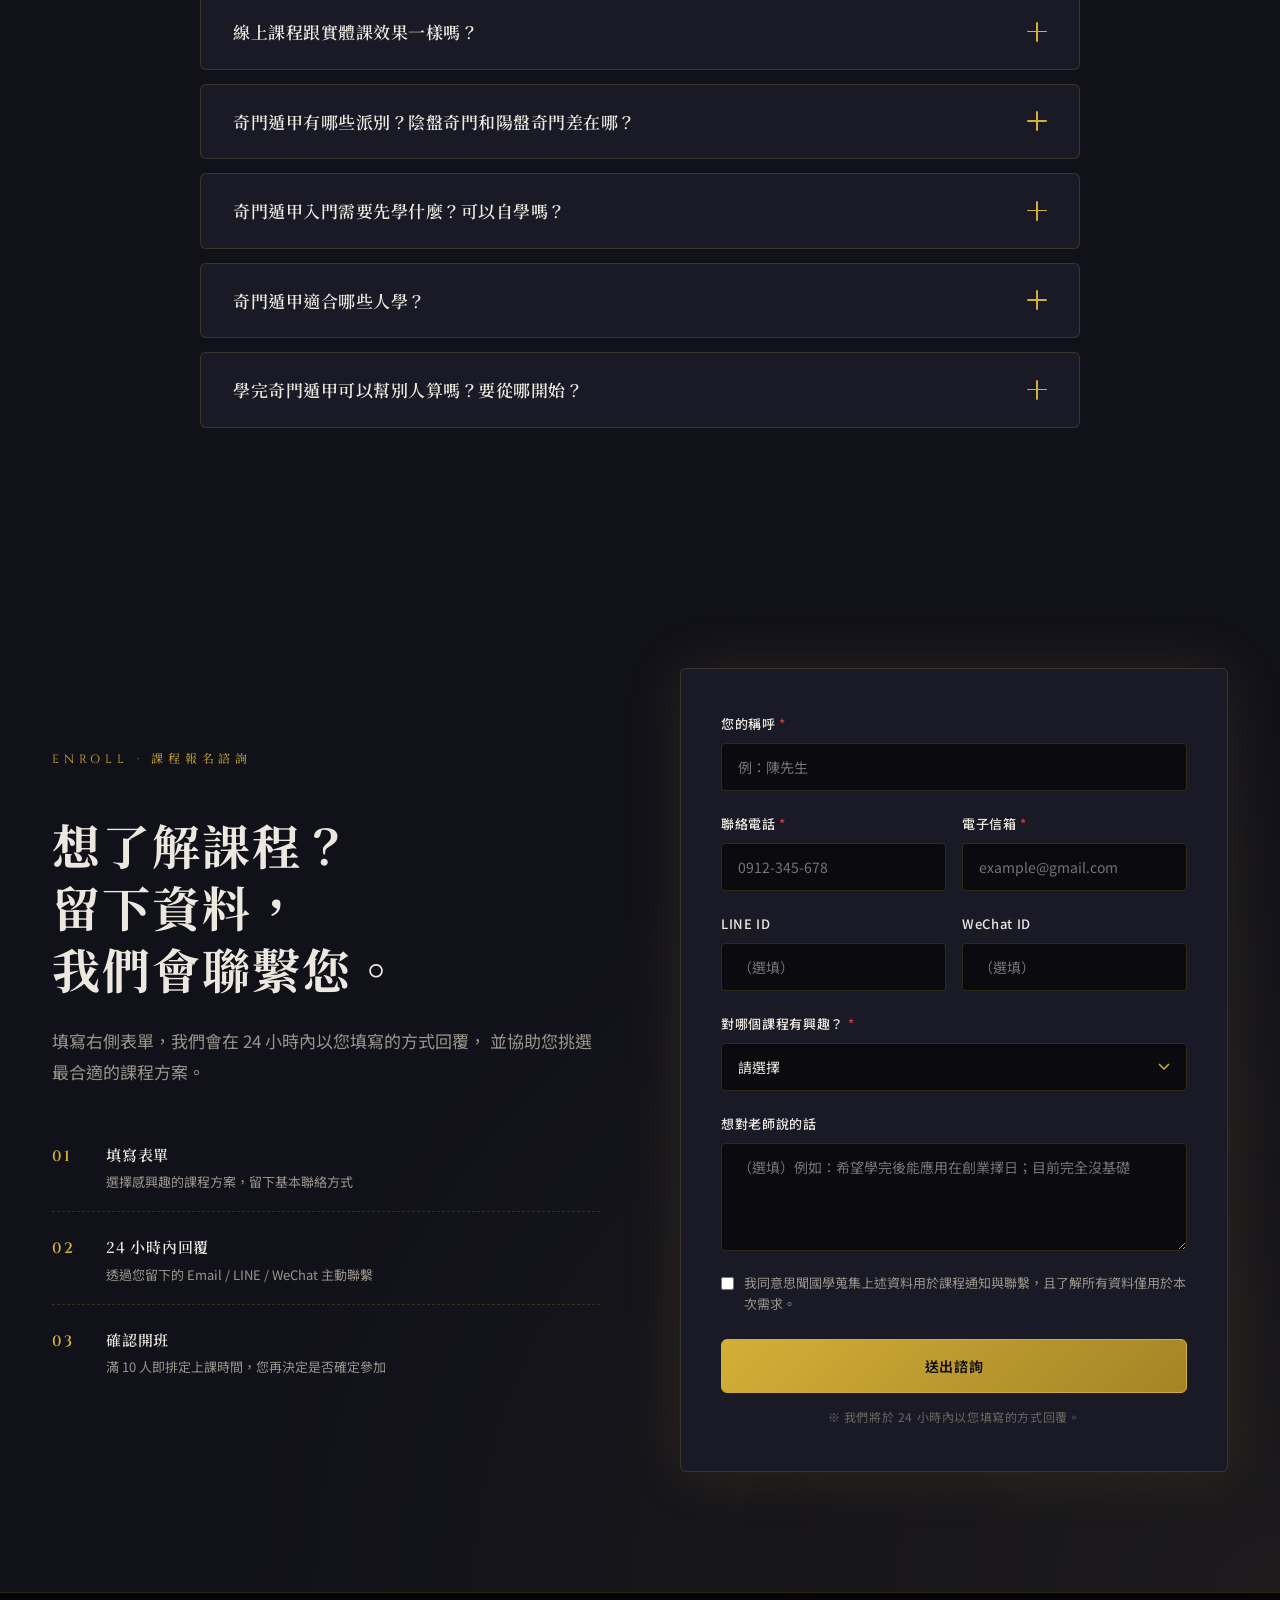
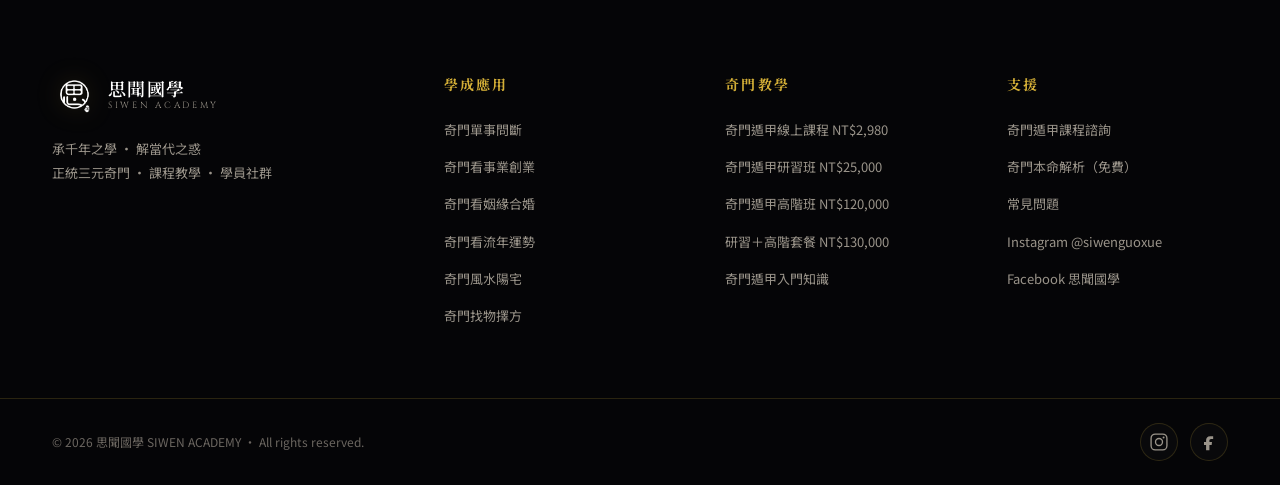
==== commit a05d0818: "Add files via upload" ====
--- a/index.html
+++ b/index.html
@@ -1650,15 +1650,9 @@
           </div>
           <small class="field-note">※ 選填。若您願意提供，老師將於上課當天為您印製專屬命盤，課堂中可對照您本人的命盤互動解析，讓學習更切身、收穫更深。</small>
         </div>
-        <div class="field-row">
-          <div class="field">
-            <label for="cf-location-country">所在國家 <span class="req">*</span></label>
-            <input type="text" id="cf-location-country" name="location_country" required placeholder="例：台灣" />
-          </div>
-          <div class="field">
-            <label for="cf-location-city">所在城市 <span class="req">*</span></label>
-            <input type="text" id="cf-location-city" name="location_city" required placeholder="例：台北" />
-          </div>
+        <div class="field">
+          <label for="cf-location">所在城市 <span class="req">*</span></label>
+          <input type="text" id="cf-location" name="location" required placeholder="例：台灣台北" />
         </div>
         <div class="field">
           <label for="cf-exp">命理基礎</label>
